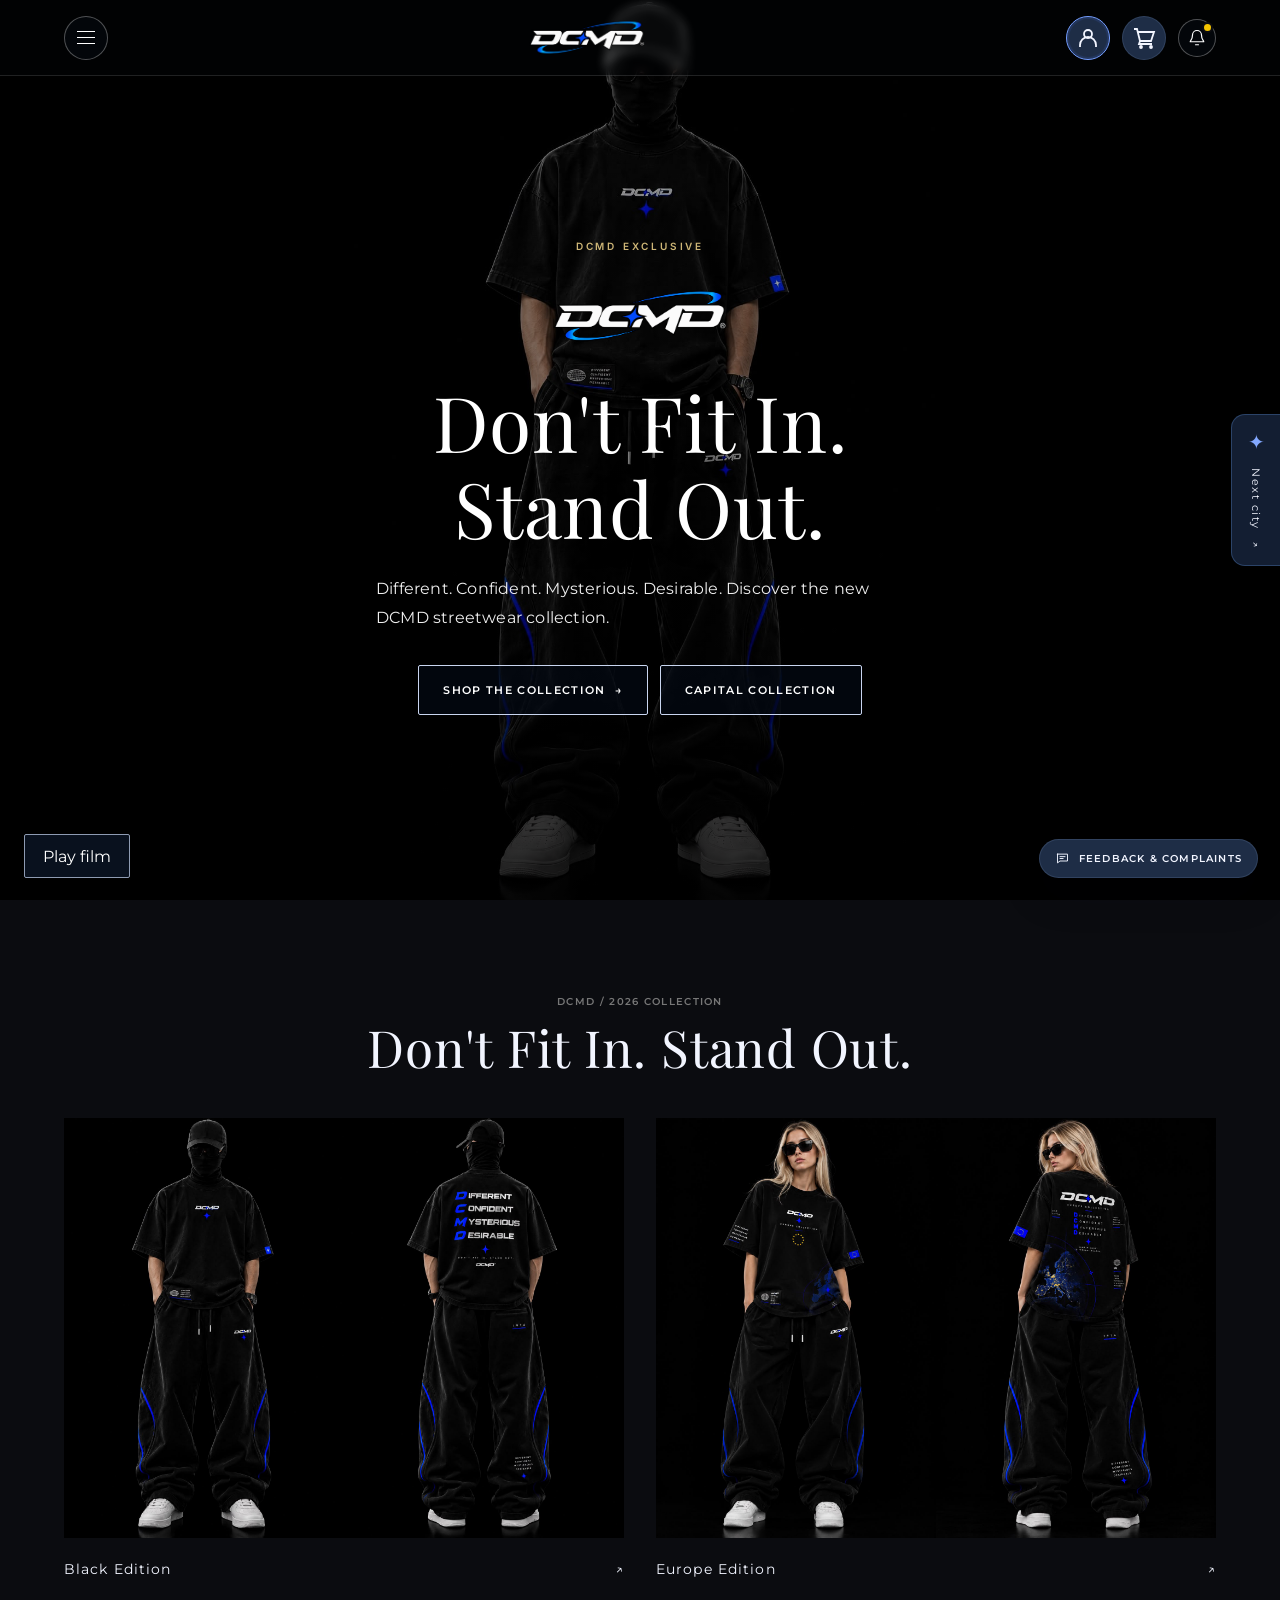
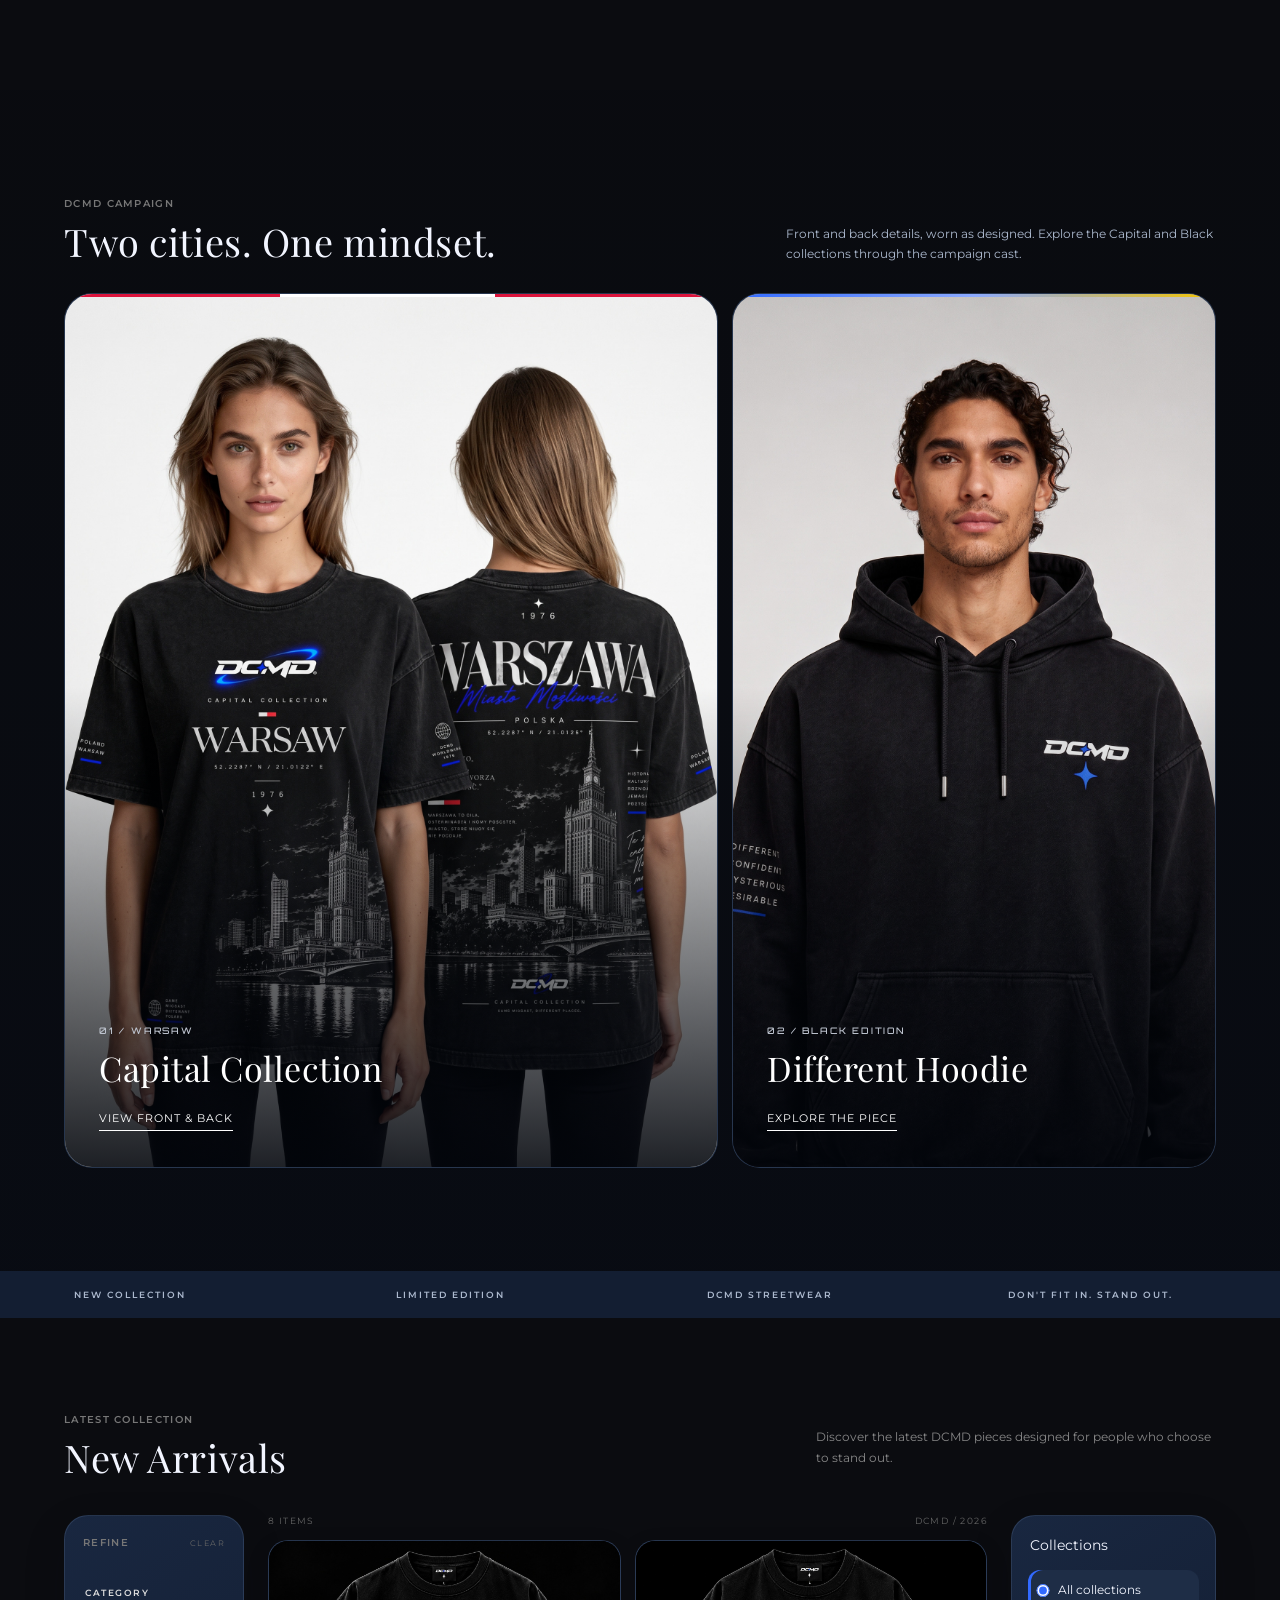
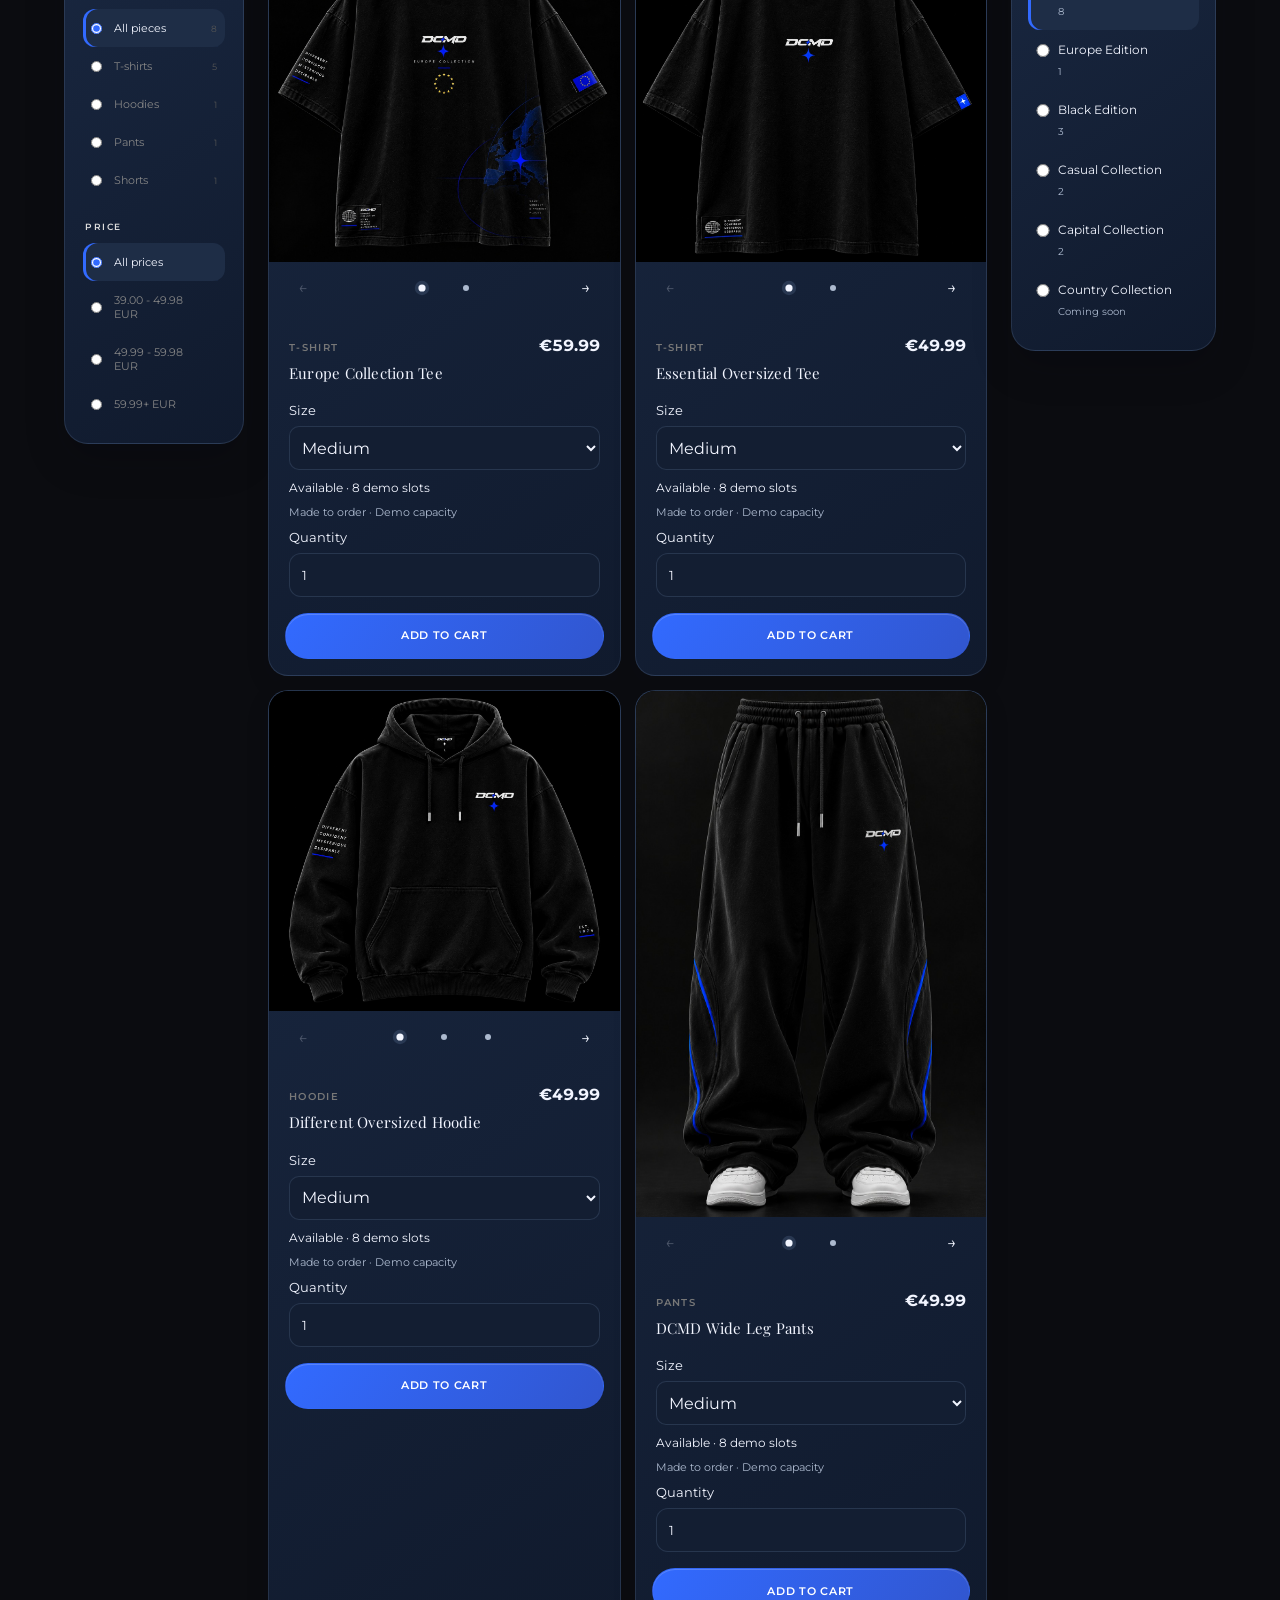
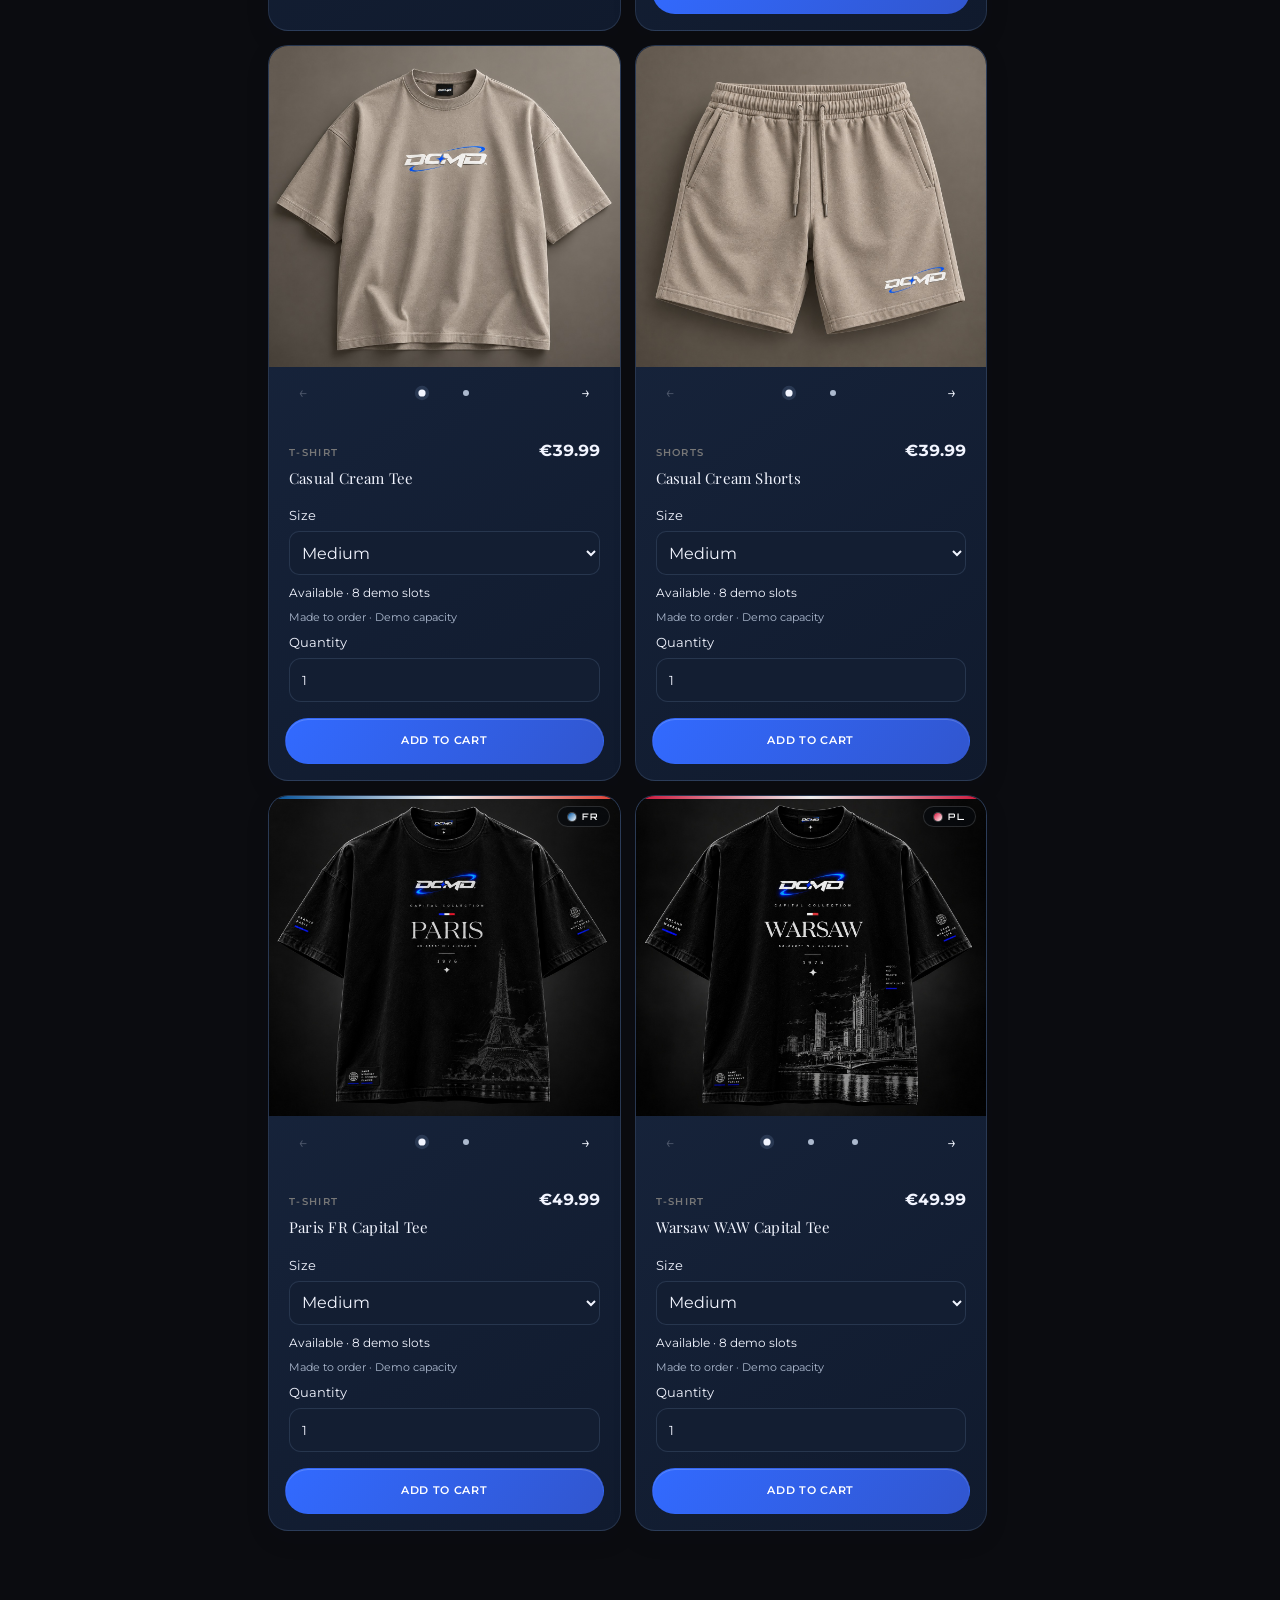
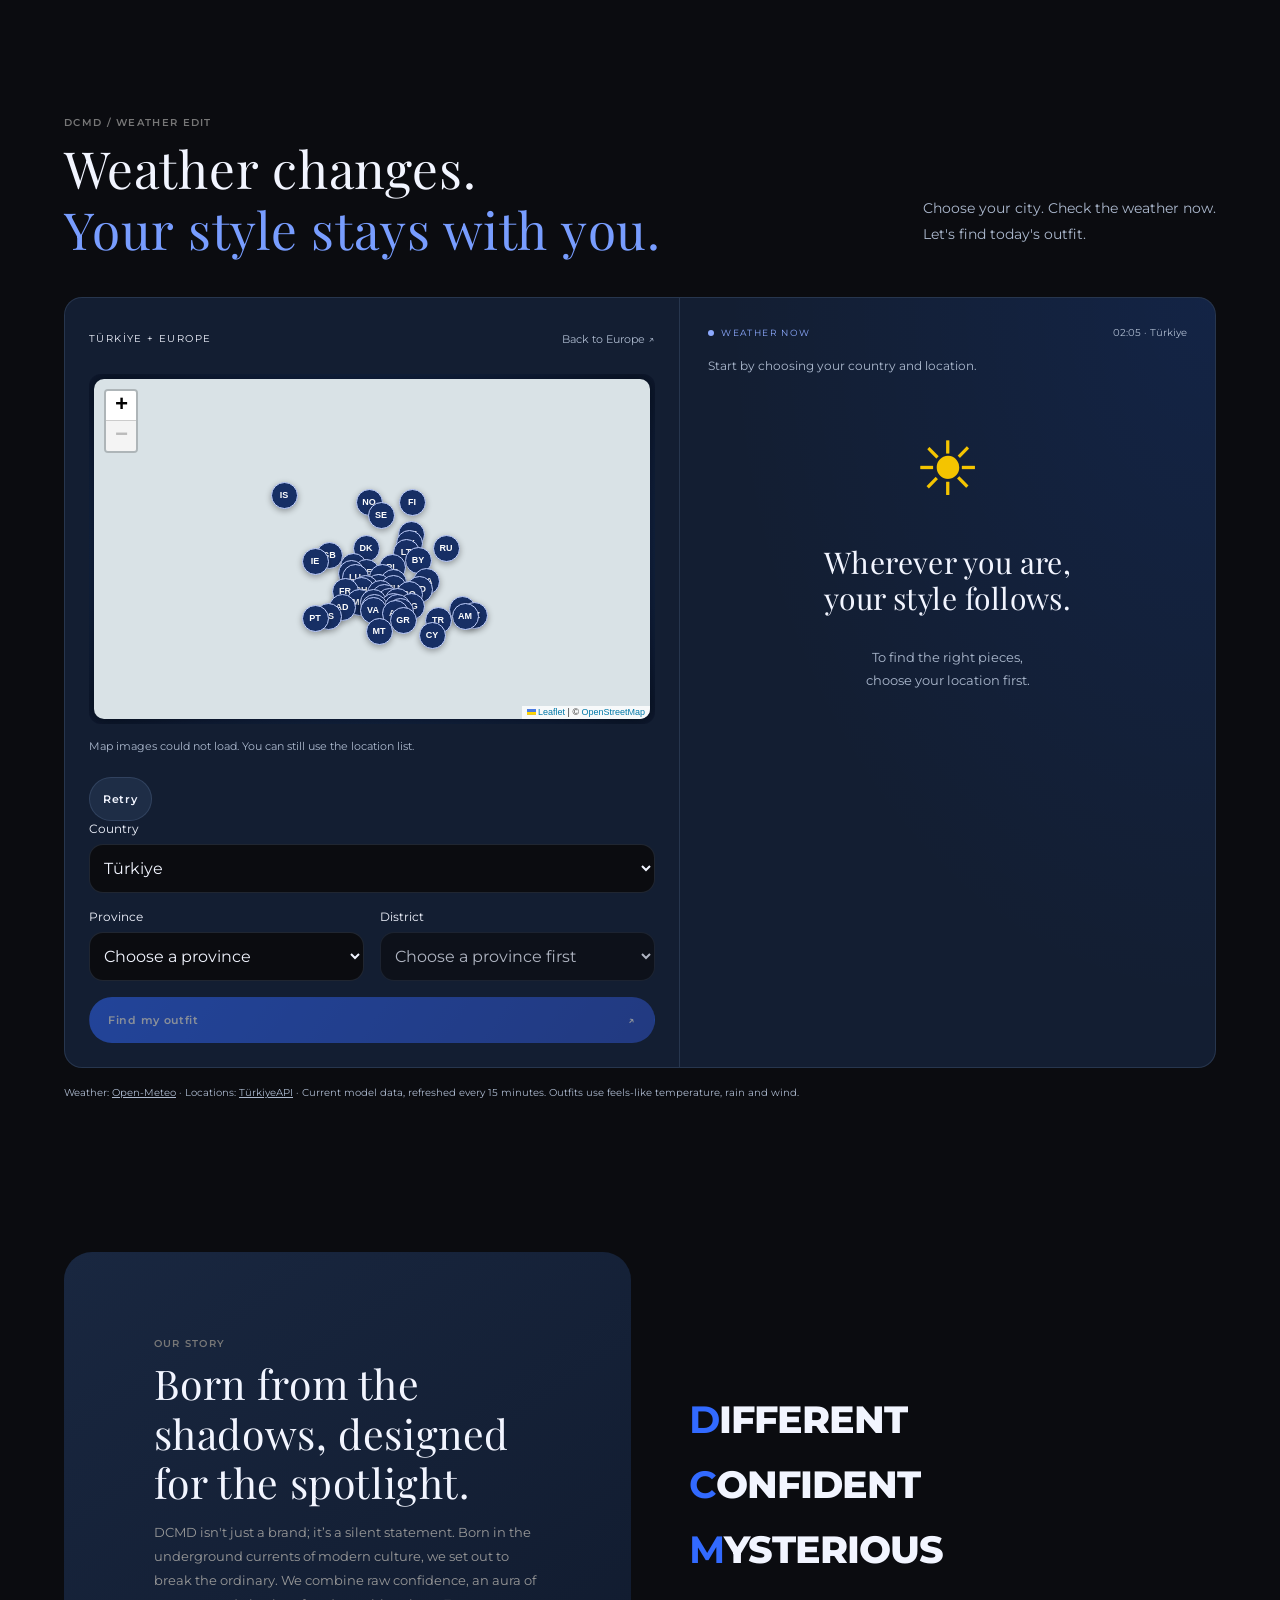
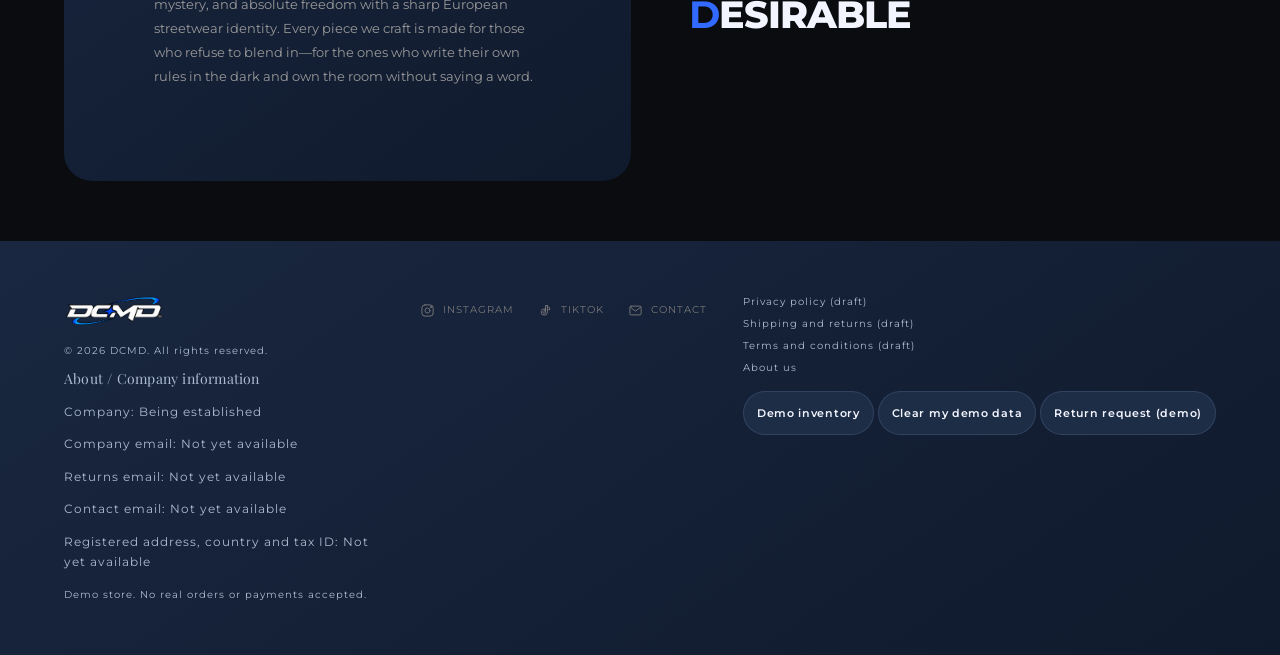
==== index.html @ 9ed7d3ac "Fix story translation source mismatch and assert paragraph localization" ====
<!DOCTYPE html>
<html lang="en">
<head>
  <meta charset="UTF-8">
  <meta name="viewport" content="width=device-width, initial-scale=1.0">
  <title>DCMD Store</title>
  <link rel="preconnect" href="https://fonts.googleapis.com">
  <link rel="preconnect" href="https://fonts.gstatic.com" crossorigin>
  <link href="https://fonts.googleapis.com/css2?family=Montserrat:wght@300;400;500;600&amp;family=Playfair+Display:ital,wght@0,400;0,600;1,400&amp;display=swap" rel="stylesheet">
  <link rel="stylesheet" href="style.css?v=poll-1">
  <link rel="stylesheet" href="vendor/leaflet.css">
  <link rel="stylesheet" href="weather.css?v=recovery-1">
  <link rel="stylesheet" href="languages.css">
  <link rel="stylesheet" href="dcmd-enhance.css?v=4">
  <link rel="stylesheet" href="dcmd-system.css?v=3">
  <link rel="stylesheet" href="dcmd-editorial.css?v=luxury-4">
</head>
<body>
  <div class="site-stars site-stars-one" aria-hidden="true"></div>
  <div class="site-stars site-stars-two" aria-hidden="true"></div>

  <nav class="site-nav" aria-label="Main navigation">
    <button id="menuOpen" class="menu-toggle" type="button" aria-label="Open menu" aria-haspopup="dialog" aria-controls="siteMenu" aria-expanded="false"><span></span><span></span><span></span></button>
    <a class="nav-brand" href="#" aria-label="DCMD home"><img src="images/dcmd-logo-transparent.png" alt="DCMD logo"></a>
    <button class="icon cart-trigger" id="accountOpen" type="button" aria-label="Sign in" aria-haspopup="dialog" aria-controls="accountDialog"><svg viewBox="0 0 24 24" aria-hidden="true"><circle cx="12" cy="8" r="4"></circle><path d="M4 21v-2a8 8 0 0 1 16 0v2"></path></svg></button>
    <button class="icon cart-trigger" id="cartButton" type="button" aria-label="CART" aria-controls="cartPanel"><svg viewBox="0 0 24 24" aria-hidden="true"><path d="M2 3h3l3 12h11l3-9H6M8 15l-1 3h13"></path><circle cx="9" cy="21" r="1"></circle><circle cx="19" cy="21" r="1"></circle></svg><span id="cartBadge" class="cart-badge" hidden>0</span></button>
    <span id="cartAnnouncement" class="sr-only" role="status" aria-live="polite"></span>
    <button id="notificationsButton" class="notifications-button" type="button" aria-label="Bildirimler" aria-haspopup="dialog" aria-controls="notificationsDialog" title="Bildirimler">
      <svg viewBox="0 0 24 24" aria-hidden="true"><path d="M18 8a6 6 0 0 0-12 0c0 7-3 7-3 9h18c0-2-3-2-3-9Z"></path><path d="M10 21h4"></path></svg>
      <span id="notificationsUnread" class="notifications-unread" aria-label="Yeni duyurular"></span>
    </button>
  </nav>

  <dialog id="accountDialog" class="checkout-dialog account-dialog" aria-labelledby="accountTitle">
    <div class="checkout-heading"><h2 id="accountTitle">Sign in</h2><button id="accountClose" type="button" aria-label="CLOSE">×</button></div>
    <p>Accounts are not available yet. No email or password is collected.</p>
    <fieldset class="checkout-fields" disabled><legend>Email &amp; password</legend>
      <label>Email<input type="email" autocomplete="off" disabled></label>
      <label>Password<input type="password" autocomplete="off" disabled></label>
      <button class="checkout-submit" type="button" disabled>Sign in / Create account</button>
    </fieldset>
    <p>Planned account features: profile, order history and saved preferences.</p>
  </dialog>
  <dialog id="siteMenu" class="site-menu" aria-labelledby="menuTitle">
    <div class="menu-heading"><h2 id="menuTitle">DCMD</h2><button id="menuClose" class="menu-close" type="button" aria-label="Close menu">&times;</button></div>
    <div class="menu-links">
      <a class="menu-featured" href="#products" data-collection-link="all">New Arrivals <span aria-hidden="true">&#8599;</span></a>
      <p class="eyebrow">Collections</p>
      <a href="#products" data-collection-link="europe">Europe Edition <span aria-hidden="true">&#8599;</span></a>
      <a href="#products" data-collection-link="black">Black Edition <span aria-hidden="true">&#8599;</span></a>
      <a href="#products" data-collection-link="country">Country Collection <span aria-hidden="true">&#8599;</span></a>
      <a href="#products" data-collection-link="casual">Casual Collection <span aria-hidden="true">&#8599;</span></a>
      <a href="#products" data-collection-link="capital">Capital Collection <span aria-hidden="true">&#8599;</span></a>
      <div class="menu-secondary"><a href="#weather-style">Havaya G&#246;re Giyin</a><a href="#story">Our Story</a><a href="#contact">Contact</a></div>
    </div>
    <div class="menu-language"><p class="eyebrow">Language</p>
    <div class="language-switcher" role="group" aria-label="Language">
      <span aria-hidden="true">◎</span>
      <button type="button" data-language="en" lang="en" title="English">EN</button>
      <button type="button" data-language="tr" lang="tr" title="Türkçe">TR</button>
      <button type="button" data-language="pl" lang="pl" title="Polski">PL</button>
      <button type="button" data-language="de" lang="de" title="Deutsch">DE</button>
      <button type="button" data-language="ru" lang="ru" title="Русский">RU</button>
      <button type="button" data-language="zh" lang="zh" title="中文（简体）">中文</button>
    </div>
    </div>
    <div class="menu-tools">
    <div class="navright">
      <button class="theme-toggle" id="themeToggle" type="button" aria-label="Switch to light mode" title="Switch theme">
        <span class="theme-orb" aria-hidden="true"></span>
      </button>
      <button class="icon" id="searchButton" type="button">SEARCH</button>

    </div>
    </div>
  </dialog>

  <header class="hero hero--split hero--luxury">

  <div class="stars stars-one" aria-hidden="true"></div>
  <div class="stars stars-two" aria-hidden="true"></div>
  <div class="shooting-star" aria-hidden="true"></div>

  <div class="hero-media" aria-hidden="true">
    <video id="campaignVideo" muted loop playsinline preload="none" poster="images/campaign-black-front.jpeg" tabindex="-1" data-src="images/dcmd-campaign.mp4"></video>
  </div>

  <div class="hero-copy">
    <span class="eyebrow hero-eyebrow">DCMD EXCLUSIVE</span>
    <img
      class="logo"
      src="images/dcmd-logo-transparent.png"
      alt="DCMD logo"
     >
     
     <h1>Don't Fit In.<br>Stand Out.</h1>

     <p>
      Different. Confident. Mysterious. Desirable.
      Discover the new DCMD streetwear collection.
     </p>

     <div class="hero-cta-row">
       <a class="cta-pill" href="#products" data-collection-link="all">
        Shop the collection <span aria-hidden="true">&#8594;</span>
       </a>
       <a class="cta-pill-outline" href="#products" data-collection-link="capital">
        Capital Collection
       </a>
     </div>
     <a class="mobile-weather-link" href="#weather-style">⌖ Haritadan havana göre kombin bul ↗</a>
  </div>
  <button id="campaignPlayback" class="campaign-playback" type="button" aria-controls="campaignVideo" aria-pressed="false">Play film</button>
  </header>

  <section class="campaign-editorial" aria-labelledby="campaignTitle">
    <div class="campaign-heading"><span class="eyebrow">DCMD / 2026 COLLECTION</span><h2 id="campaignTitle">Don't Fit In. Stand Out.</h2></div>
    <div class="campaign-pairs">
      <article class="campaign-pair">
        <div class="campaign-photos">
          <img src="images/campaign-black-front.jpeg" width="1024" height="1536" loading="lazy" alt="DCMD Black Edition — front">
          <img src="images/campaign-black-back.jpeg" width="1024" height="1536" loading="lazy" alt="DCMD Black Edition — back">
        </div>
        <a href="#products" data-collection-link="black">Black Edition <span aria-hidden="true">↗</span></a>
      </article>
      <article class="campaign-pair">
        <div class="campaign-photos">
          <img src="images/campaign-europe-front.jpeg" width="1024" height="1536" loading="lazy" alt="DCMD Europe Edition — front">
          <img src="images/campaign-europe-back.jpeg" width="1024" height="1536" loading="lazy" alt="DCMD Europe Edition — back">
        </div>
        <a href="#products" data-collection-link="europe">Europe Edition <span aria-hidden="true">↗</span></a>
      </article>
    </div>
  </section>

  <section class="model-showcase" aria-labelledby="modelShowcaseTitle">
    <div class="model-showcase-head">
      <div>
        <span class="eyebrow">DCMD campaign</span>
        <h2 id="modelShowcaseTitle">Two cities. One mindset.</h2>
      </div>
      <p>Front and back details, worn as designed. Explore the Capital and Black collections through the campaign cast.</p>
    </div>

    <div class="model-showcase-grid">
      <article class="model-window model-window-warsaw">
        <img src="images/model-warsaw-front-back.jpg" alt="Female model showing the front and back of the DCMD Warsaw Capital Collection T-shirt">
        <div class="model-window-copy">
          <span>01 / WARSAW</span>
          <h3>Capital Collection</h3>
          <a href="#products" data-collection-link="capital">View front &amp; back</a>
        </div>
      </article>

      <article class="model-window model-window-black">
        <img src="images/model-black-hoodie-front.jpg" alt="Male model wearing the DCMD Black Edition hoodie">
        <div class="model-window-copy">
          <span>02 / BLACK EDITION</span>
          <h3>Different Hoodie</h3>
          <a href="#products" data-collection-link="black">Explore the piece</a>
        </div>
      </article>
    </div>
  </section>

  <!-- Moving announcement bar -->
  <div class="marquee">
    <div class="marquee-track">
      <div class="marquee-content">
        <span>NEW COLLECTION</span>
        <span>LIMITED EDITION</span>
        <span>DCMD STREETWEAR</span>
        <span>DON'T FIT IN. STAND OUT.</span>
      </div>

      <div class="marquee-content" aria-hidden="true">
        <span>NEW COLLECTION</span>
        <span>LIMITED EDITION</span>
        <span>DCMD STREETWEAR</span>
        <span>DON'T FIT IN. STAND OUT.</span>
      </div>
    </div>
  </div>




<!-- Products section -->
  <section id="products">
    <div class="section-head">
      <div>
        <span class="eyebrow">Latest collection</span>
        <h2 id="selectedCollectionTitle">New Arrivals</h2>
      </div>

      <p>
        Discover the latest DCMD pieces designed for people
        who choose to stand out.
      </p>
    </div>

    <div class="shop-layout">

      <aside class="filters" aria-label="Product filters">
        <div class="filter-heading">
          <span class="eyebrow">Refine</span>
          <button id="clearFilters" type="button">CLEAR</button>
        </div>

        <fieldset>
          <legend>Category</legend>

          <label>
            <input type="radio" name="category" value="all" checked>
            <span>All pieces</span>
            <small>4</small>
          </label>

          <label>
            <input type="radio" name="category" value="tshirt">
            <span>T-shirts</span>
            <small>2</small>
          </label>

          <label>
            <input type="radio" name="category" value="hoodie">
            <span>Hoodies</span>
            <small>1</small>
          </label>

          <label>
            <input type="radio" name="category" value="pants">
            <span>Pants</span>
            <small>1</small>
          </label>
          <label><input type="radio" name="category" value="shorts"><span>Shorts</span><small>1</small></label>
        </fieldset>

        <fieldset>
          <legend>Price</legend>

          <label>
            <input type="radio" name="price" value="all" checked>
            <span>All prices</span>
          </label>

          <label>
            <input type="radio" name="price" value="39-49.98">
            <span>39.00 - 49.98 EUR</span>
          </label>

          <label>
            <input type="radio" name="price" value="49.99-59.98">
            <span>49.99 - 59.98 EUR</span>
          </label>

          <label>
            <input type="radio" name="price" value="59.99-999">
            <span>59.99+ EUR</span>
          </label>
        </fieldset>
      </aside>

      <div class="products-area">
        <div class="results-line">
          <span id="resultCount">4 pieces</span>
          <span>DCMD / 2026</span>
        </div>

        <div class="grid">

      <!-- Europe T-Shirt -->
      <article class="product-card" data-collection="europe" data-category="tshirt" data-price="59.99" data-name="Europe Collection Tee">
        <div class="product-gallery" role="group" aria-label="DCMD Europe Collection T-shirt">
          <div class="product-img" tabindex="0" aria-label="Product photos">
            <img src="images/europe-tshirt-front.jpeg" alt="DCMD Europe Collection T-shirt - front" draggable="false">
            <img src="images/europe-tshirt-back.jpeg?v=poll-1" alt="DCMD Europe Collection T-shirt - back" loading="lazy" draggable="false">
          </div>
          <div class="gallery-controls"><button type="button" class="gallery-prev" aria-label="Previous photo">&#8592;</button><div class="gallery-dots"><button type="button" aria-label="Front" aria-pressed="true" data-slide="0"></button><button type="button" aria-label="Back" aria-pressed="false" data-slide="1"></button></div><button type="button" class="gallery-next" aria-label="Next photo">&#8594;</button></div>
        </div>

        <div class="product-info">
          <div>
            <span class="eyebrow">T-shirt</span>
            <h3>Europe Collection Tee</h3>
          </div>

          <strong>59.99 EUR</strong>
        </div>

        <button class="add" type="button">
          ADD TO CART
        </button>
      </article>

      <!-- Essential T-shirt -->
      <article class="product-card" data-collection="black" data-category="tshirt" data-price="49.99" data-name="Essential Oversized Tee">
        <div class="product-gallery" role="group" aria-label="DCMD Essential Collection T-shirt">
          <div class="product-img" tabindex="0" aria-label="Product photos">
            <img src="images/essential-tshirt-front.jpeg" alt="DCMD Essential Collection T-shirt - front" draggable="false">
            <img src="images/essential-tshirt-back.jpeg?v=poll-1" alt="DCMD Essential Collection T-shirt - back" loading="lazy" draggable="false">
          </div>
          <div class="gallery-controls"><button type="button" class="gallery-prev" aria-label="Previous photo">&#8592;</button><div class="gallery-dots"><button type="button" aria-label="Front" aria-pressed="true" data-slide="0"></button><button type="button" aria-label="Back" aria-pressed="false" data-slide="1"></button></div><button type="button" class="gallery-next" aria-label="Next photo">&#8594;</button></div>
        </div>

        <div class="product-info">
          <div>
            <span class="eyebrow">T-shirt</span>
            <h3>Essential Oversized Tee</h3>
          </div>

          <strong>49.99 EUR</strong>
        </div>

        <button class="add" type="button">
          ADD TO CART
        </button>
      </article>

      <!-- Hoodie -->
      <article class="product-card" data-collection="black" data-category="hoodie" data-price="49.99" data-name="Different Oversized Hoodie">
        <div class="product-gallery" role="group" aria-label="DCMD Black Hoodie">
          <div class="product-img" tabindex="0" aria-label="Product photos">
            <img src="images/hoodie-front.jpeg" alt="DCMD Black Hoodie - front" draggable="false">
            <img src="images/hoodie-back.jpeg?v=poll-1" alt="DCMD Black Hoodie - back" loading="lazy" draggable="false">
            <img src="images/model-black-hoodie-front.jpg" alt="DCMD Black Hoodie worn by a male campaign model" loading="lazy" draggable="false">
          </div>
          <div class="gallery-controls"><button type="button" class="gallery-prev" aria-label="Previous photo">&#8592;</button><div class="gallery-dots"><button type="button" aria-label="Front" aria-pressed="true" data-slide="0"></button><button type="button" aria-label="Back" aria-pressed="false" data-slide="1"></button><button type="button" aria-label="On model" aria-pressed="false" data-slide="2"></button></div><button type="button" class="gallery-next" aria-label="Next photo">&#8594;</button></div>
        </div>

        <div class="product-info">
          <div>
            <span class="eyebrow">Hoodie</span>
            <h3>Different Oversized Hoodie</h3>
          </div>

          <strong>49.99 EUR</strong>
        </div>

        <button class="add" type="button">
          ADD TO CART
        </button>
      </article>

      <!-- Pants -->
      <article class="product-card" data-collection="black" data-category="pants" data-price="49.99" data-name="DCMD Wide Leg Pants">
        <div class="product-gallery" role="group" aria-label="DCMD Black Pants">
          <div class="product-img" tabindex="0" aria-label="Product photos">
            <img src="images/pants-front.jpeg" alt="DCMD Black Pants - front" draggable="false">
            <img src="images/pants-back.jpeg?v=poll-1" alt="DCMD Black Pants - back" loading="lazy" draggable="false">
          </div>
          <div class="gallery-controls"><button type="button" class="gallery-prev" aria-label="Previous photo">&#8592;</button><div class="gallery-dots"><button type="button" aria-label="Front" aria-pressed="true" data-slide="0"></button><button type="button" aria-label="Back" aria-pressed="false" data-slide="1"></button></div><button type="button" class="gallery-next" aria-label="Next photo">&#8594;</button></div>
        </div>

        <div class="product-info">
          <div>
            <span class="eyebrow">Pants</span>
            <h3>DCMD Wide Leg Pants</h3>
          </div>

          <strong>49.99 EUR</strong>
        </div>

        <button class="add" type="button">
          ADD TO CART
        </button>
      </article>

<article class="product-card" data-collection="casual" data-category="tshirt" data-price="39.99" data-name="Casual Cream Tee">
        <div class="product-gallery" role="group" aria-label="Casual Cream Tee">
          <div class="product-img" tabindex="0" aria-label="Product photos">
            <img src="images/casual-tee-front.jpeg" alt="Casual Cream Tee - front" draggable="false">
            <img src="images/casual-tee-back.jpeg?v=poll-1" alt="Casual Cream Tee - back" loading="lazy" draggable="false">
          </div>
          <div class="gallery-controls"><button type="button" class="gallery-prev" aria-label="Previous photo">&#8592;</button><div class="gallery-dots"><button type="button" aria-label="Front" aria-pressed="true" data-slide="0"></button><button type="button" aria-label="Back" aria-pressed="false" data-slide="1"></button></div><button type="button" class="gallery-next" aria-label="Next photo">&#8594;</button></div>
        </div>

        <div class="product-info">
          <div>
            <span class="eyebrow">T-shirt</span>
            <h3>Casual Cream Tee</h3>
          </div>

          <strong>39.99 EUR</strong>
        </div>

        <button class="add" type="button">
          ADD TO CART
        </button>
      </article>
<article class="product-card" data-collection="casual" data-category="shorts" data-price="39.99" data-name="Casual Cream Shorts">
        <div class="product-gallery" role="group" aria-label="Casual Cream Shorts">
          <div class="product-img" tabindex="0" aria-label="Product photos">
            <img src="images/casual-shorts-front.jpeg" alt="Casual Cream Shorts - front" draggable="false">
            <img src="images/casual-shorts-back.jpeg?v=poll-1" alt="Casual Cream Shorts - back" loading="lazy" draggable="false">
          </div>
          <div class="gallery-controls"><button type="button" class="gallery-prev" aria-label="Previous photo">&#8592;</button><div class="gallery-dots"><button type="button" aria-label="Front" aria-pressed="true" data-slide="0"></button><button type="button" aria-label="Back" aria-pressed="false" data-slide="1"></button></div><button type="button" class="gallery-next" aria-label="Next photo">&#8594;</button></div>
        </div>

        <div class="product-info">
          <div>
            <span class="eyebrow">Shorts</span>
            <h3>Casual Cream Shorts</h3>
          </div>

          <strong>39.99 EUR</strong>
        </div>

        <button class="add" type="button">
          ADD TO CART
        </button>
      </article>
<article class="product-card" data-collection="capital" data-country="fr" data-category="tshirt" data-price="49.99" data-name="Paris FR Capital Tee">
        <div class="product-gallery" role="group" aria-label="Paris FR Capital Tee">
          <div class="product-img" tabindex="0" aria-label="Product photos">
            <img src="images/capital-paris-front.jpeg" alt="Paris FR Capital Tee - front" draggable="false">
            <img src="images/capital-paris-back.jpeg?v=poll-1" alt="Paris FR Capital Tee - back" loading="lazy" draggable="false">
          </div>
          <div class="gallery-controls"><button type="button" class="gallery-prev" aria-label="Previous photo">&#8592;</button><div class="gallery-dots"><button type="button" aria-label="Front" aria-pressed="true" data-slide="0"></button><button type="button" aria-label="Back" aria-pressed="false" data-slide="1"></button></div><button type="button" class="gallery-next" aria-label="Next photo">&#8594;</button></div>
        </div>

        <div class="product-info">
          <div>
            <span class="eyebrow">T-shirt</span>
            <h3>Paris FR Capital Tee</h3>
          </div>

          <strong>49.99 EUR</strong>
        </div>

        <button class="add" type="button">
          ADD TO CART
        </button>
      </article>
<article class="product-card" data-collection="capital" data-country="pl" data-category="tshirt" data-price="49.99" data-name="Warsaw WAW Capital Tee">
        <div class="product-gallery" role="group" aria-label="Warsaw WAW Capital Tee">
          <div class="product-img" tabindex="0" aria-label="Product photos">
            <img src="images/capital-warsaw-front.jpeg" alt="Warsaw WAW Capital Tee - front" draggable="false">
            <img src="images/capital-warsaw-back.jpeg?v=poll-1" alt="Warsaw WAW Capital Tee - back" loading="lazy" draggable="false">
            <img src="images/model-warsaw-front-back.jpg" alt="Warsaw Capital Collection T-shirt shown on female campaign models, front and back" loading="lazy" draggable="false">
          </div>
          <div class="gallery-controls"><button type="button" class="gallery-prev" aria-label="Previous photo">&#8592;</button><div class="gallery-dots"><button type="button" aria-label="Front" aria-pressed="true" data-slide="0"></button><button type="button" aria-label="Back" aria-pressed="false" data-slide="1"></button><button type="button" aria-label="On models" aria-pressed="false" data-slide="2"></button></div><button type="button" class="gallery-next" aria-label="Next photo">&#8594;</button></div>
        </div>

        <div class="product-info">
          <div>
            <span class="eyebrow">T-shirt</span>
            <h3>Warsaw WAW Capital Tee</h3>
          </div>

          <strong>49.99 EUR</strong>
        </div>

        <button class="add" type="button">
          ADD TO CART
        </button>
      </article>
        </div><p id="productsEmpty" role="status" hidden></p>
      </div>
      <aside class="collection-picker" aria-label="Collections"><fieldset><legend>Collections</legend><label><input type="radio" name="collection" value="all" checked><span>All collections</span><small data-collection-count="all"></small></label><label><input type="radio" name="collection" value="europe" ><span>Europe Edition</span><small data-collection-count="europe"></small></label><label><input type="radio" name="collection" value="black" ><span>Black Edition</span><small data-collection-count="black"></small></label><label><input type="radio" name="collection" value="casual" ><span>Casual Collection</span><small data-collection-count="casual"></small></label><label><input type="radio" name="collection" value="capital" ><span>Capital Collection</span><small data-collection-count="capital"></small></label><label><input type="radio" name="collection" value="country" ><span>Country Collection</span><small data-collection-count="country"></small></label></fieldset></aside>
    </div>
  </section>

  <section id="weather-style" class="weather-style" lang="tr" aria-labelledby="weather-title">
    <div class="weather-heading">
      <div><span class="eyebrow">DCMD / WEATHER EDIT</span><h2 id="weather-title">Hava değişir.<br><span>Tarzın seninle.</span></h2></div>
      <p>Şehrini seç. Şu anın havasını keşfet.<br>Bugünün kombinini birlikte bulalım.</p>
    </div>
    <div class="weather-layout">
      <div class="weather-location">
        <div class="weather-map-head"><span id="weatherMapTitle">TÜRKİYE + AVRUPA</span><button id="resetWeatherMap" type="button">Avrupa'ya dön ↗</button></div>
        <div class="weather-map-space"><div id="weatherMap" aria-label="Türkiye ve Avrupa ülke seçim haritası"></div></div>
        <button id="expandWeatherMap" class="weather-map-expand" type="button" aria-controls="weatherMap" aria-expanded="false">Haritayı büyüt ⤢</button>
        <p class="map-hint" id="mapHint">Haritadaki ülke noktalarına dokun veya listeden ülkeni seç.</p>
        <form id="weatherForm" class="weather-form">
          <label class="weather-country">Ülke<select id="weatherCountry" disabled><option value="TR">Türkiye</option></select></label>
          <label id="weatherProvinceLabel">İl<select id="weatherProvince" required disabled><option value="">İller yükleniyor…</option></select></label>
          <label id="weatherDistrictLabel">İlçe<select id="weatherDistrict" disabled><option value="">Önce il seç</option></select></label>
          <div id="weatherCitySearch" class="weather-city-search" hidden>
            <label for="weatherCityQuery">Şehir / bölge / posta kodu</label>
            <div><input id="weatherCityQuery" type="search" placeholder="Örn. Varşova, Kraków…" minlength="2" maxlength="100" autocomplete="off"><button id="weatherFindCity" type="button">Ara</button></div>
            <p id="weatherCityStatus" role="status"></p>
            <label for="weatherCityResult">Bulunan konum<select id="weatherCityResult" disabled><option value="">Önce şehir ara</option></select></label>
          </div>
          <button id="weatherSubmit" type="submit" disabled>Kombinimi bul <span>↗</span></button>
        </form>
      </div>
      <div class="weather-panel" id="weatherPanel" aria-busy="false">
        <div class="weather-panel-top"><span class="weather-live">ŞU ANIN HAVASI</span><span id="turkeyClock"></span></div>
        <p id="weatherStatus" role="status" aria-live="polite">Ülkeni ve bulunduğun yeri seçerek başlayabilirsin.</p>
        <div id="weatherEmpty" class="weather-empty"><span aria-hidden="true">☀</span><h3>Sen neredesin,<br>tarzın orada.</h3><p>Sana uygun parçaları bulmak için<br>önce bulunduğun yeri seç.</p></div>
        <div id="weatherResult" hidden>
          <div class="weather-place"><h3 id="weatherPlace"></h3><span id="weatherDay"></span></div>
          <div class="weather-temperature"><strong id="weatherTemp"></strong><span id="weatherSymbol" aria-hidden="true"></span></div>
          <p id="weatherDescription"></p>
          <div class="weather-metrics"><div>Hissedilen<strong id="weatherFeels"></strong></div><div>Rüzgâr<strong id="weatherWind"></strong></div><div>Yağış<strong id="weatherRain"></strong></div></div>
          <p class="weather-timestamp" id="weatherTimestamp"></p>
          <div class="outfit-intro"><span class="eyebrow">ŞİMDİ NE GİYSEM?</span><h3 id="outfitTitle"></h3><p id="outfitReason"></p></div>
          <div id="outfitProducts" class="outfit-products"></div>
        </div>
      </div>
    </div>
    <p class="weather-credit">Hava: <a href="https://open-meteo.com/" target="_blank" rel="noopener">Open-Meteo</a> · Konumlar: <a href="https://turkiyeapi.dev/" target="_blank" rel="noopener">TürkiyeAPI</a> · Seçilen konumun güncel model verisi; 15 dakikada bir yenilenir. Öneriler hissedilen sıcaklık, yağış ve rüzgâra göre hazırlanır.</p>
  </section>

  <section class="story" id="story">
    <div>
      <span class="eyebrow">OUR STORY</span>
      <h2>Born from the shadows, designed for the spotlight.</h2>
      <p>DCMD isn't just a brand; it’s a silent statement. Born in the underground currents of modern culture, we set out to break the ordinary. We combine raw confidence, an aura of mystery, and absolute freedom with a sharp European streetwear identity. Every piece we craft is made for those who refuse to blend in—for the ones who write their own rules in the dark and own the room without saying a word.</p>
    </div>

    <div class="manifesto">
      <div><b>D</b>IFFERENT</div>
      <div><b>C</b>ONFIDENT</div>
      <div><b>M</b>YSTERIOUS</div>
      <div><b>D</b>ESIRABLE</div>
    </div>
  </section>

  <button id="pollOpen" class="poll-tab" type="button" aria-haspopup="dialog" aria-controls="capitalVote" aria-expanded="false" lang="tr"><span class="poll-tab-star" aria-hidden="true">✦</span><span>Sıradaki şehir</span><span aria-hidden="true">↗</span></button>
  <dialog id="capitalVote" class="capital-poll poll-dialog" aria-labelledby="pollTitle" lang="tr">
    <div class="poll-topline"><span class="eyebrow">DCMD / COMMUNITY EDIT</span><button id="pollClose" type="button" aria-label="Anketi kapat">×</button></div>
    <div class="poll-intro"><span class="poll-orbit" aria-hidden="true">✦</span><span class="eyebrow">CAPITAL COLLECTION — NEXT CHAPTER</span><h2 id="pollTitle">Bir şehir.<br>Senin izin.</h2><p>Sıradaki tasarıma yön ver.<br>Hangi başkenti üzerinde taşımak istersin?</p></div>
    <form id="capitalPoll">
      <fieldset class="city-options"><legend class="sr-only">Başkentini seç</legend>
        <label class="city-choice"><input type="radio" name="city" value="Berlin" required><span class="city-code">BER</span><span class="city-name">Berlin<small>ALMANYA / DE</small></span><span class="city-check" aria-hidden="true">↗</span></label>
        <label class="city-choice"><input type="radio" name="city" value="Roma" required><span class="city-code">ROM</span><span class="city-name">Roma<small>İTALYA / IT</small></span><span class="city-check" aria-hidden="true">↗</span></label>
        <label class="city-choice"><input type="radio" name="city" value="Madrid" required><span class="city-code">MAD</span><span class="city-name">Madrid<small>İSPANYA / ES</small></span><span class="city-check" aria-hidden="true">↗</span></label>
        <label class="city-choice"><input type="radio" name="city" value="Lizbon" required><span class="city-code">LIS</span><span class="city-name">Lizbon<small>PORTEKİZ / PT</small></span><span class="city-check" aria-hidden="true">↗</span></label>
        <label class="city-choice"><input type="radio" name="city" value="Ankara" required><span class="city-code">ANK</span><span class="city-name">Ankara<small>TÜRKİYE / TR</small></span><span class="city-check" aria-hidden="true">↗</span></label>
      </fieldset>
      <button class="poll-submit" type="submit"><span>Seçimini bırak</span><span aria-hidden="true">↗</span></button>
    </form>
    <div id="pollConfirmation" class="poll-confirmation" hidden tabindex="-1">
      <span class="poll-confirmation-mark" aria-hidden="true">✓</span>
      <h3>Your selection is saved.</h3>
      <p id="pollStatus" role="status"></p>
      <button id="pollChange" class="poll-submit" type="button">Change selection</button>
    </div>
    <p class="poll-disclaimer">Anket önizlemesi · Seçimin yalnızca bu tarayıcıda saklanır. Ortak oylama henüz açık değil.</p>
  </dialog>
  <footer id="contact">
    <div>
      <img src="images/dcmd-logo-transparent.png" alt="DCMD logo">
      <p>© 2026 DCMD. All rights reserved.</p>
      <div id="companyInfo" lang="tr"><h3>Hakkımızda / Kurumsal bilgiler</h3><p>Şirket unvanı: Kuruluş aşamasında</p><p>Şirket e-postası: Eklenecek</p><p>İade e-postası: Eklenecek</p><p>İletişim e-postası: Eklenecek</p><p>Kayıtlı adres, ülke ve vergi numarası: Eklenecek</p><small>Test mağazası. Gerçek sipariş ve ödeme kabul edilmez.</small></div>
    </div>

    <div class="social-links">
      <a href="https://www.instagram.com/" target="_blank" rel="noopener noreferrer" aria-label="Instagram">
        <svg viewBox="0 0 24 24" aria-hidden="true">
          <rect x="3" y="3" width="18" height="18" rx="5"></rect>
          <circle cx="12" cy="12" r="4"></circle>
          <circle cx="17.5" cy="6.5" r="1"></circle>
        </svg>
        <span>INSTAGRAM</span>
      </a>

      <a href="https://www.tiktok.com/" target="_blank" rel="noopener noreferrer" aria-label="TikTok">
        <svg viewBox="0 0 24 24" aria-hidden="true">
          <path d="M15 4v10.5a5 5 0 1 1-4-4.9v3.2a2 2 0 1 0 1 1.7V4h3c.4 2 1.7 3.3 3.7 3.8V11A8 8 0 0 1 15 9.5"></path>
        </svg>
        <span>TIKTOK</span>
      </a>

      <a href="#companyInfo" aria-label="Contact DCMD">
        <svg viewBox="0 0 24 24" aria-hidden="true">
          <rect x="3" y="5" width="18" height="14" rx="2"></rect>
          <path d="m4 7 8 6 8-6"></path>
        </svg>
        <span>CONTACT</span>
      </a>
    </div>

    <div>
      <a href="policies/privacy.html" target="_blank" rel="noopener">Gizlilik politikası (taslak)</a><br>
      <a href="policies/shipping.html" target="_blank" rel="noopener">Kargo, iade ve cayma (taslak)</a><br>
      <a href="policies/terms.html" target="_blank" rel="noopener">Şartlar ve koşullar (taslak)</a><br>
      <a href="policies/about.html" target="_blank" rel="noopener">Hakkımızda</a><br>
      <button id="inventoryOpen" type="button" class="icon">Test üretim paneli</button>
      <button id="clearDemoData" type="button" class="icon">Test kayıtlarımı temizle</button>
      <button id="returnOpen" type="button" class="icon">Cayma / iade talebi (test)</button>
    </div>
  </footer>

  <div class="search-panel" id="searchPanel" aria-hidden="true">
    <div class="search-box">
      <label for="productSearch">Search the collection</label>
      <div>
        <input id="productSearch" type="search" placeholder="Type a product name..." autocomplete="off">
        <button class="icon" id="closeSearch" type="button">CLOSE</button>
      </div>
    </div>
  </div>

  <dialog class="cart" id="cartPanel" aria-hidden="true" aria-label="YOUR CART">
    <div class="cart-head">
      <strong>YOUR CART</strong>
      <button class="icon" id="closeCart" type="button">CLOSE</button>
    </div>

    <div class="cart-items" id="cartItems">
      <p class="empty-cart">Your cart is currently empty.</p>
    </div>

    <div class="cart-summary">
      <span>TOTAL</span>
      <strong id="cartTotal">0.00 EUR</strong>
    </div>

    <button class="checkout" type="button">CHECKOUT</button>
  </dialog>

  <dialog id="checkoutDialog" class="checkout-dialog" aria-labelledby="checkoutTitle" lang="tr">
    <div class="checkout-heading"><div><span class="eyebrow">DCMD / TEST CHECKOUT</span><h2 id="checkoutTitle">Siparişini tamamla</h2></div><button type="button" id="checkoutClose" aria-label="Ödeme ekranını kapat">×</button></div>
    <p class="checkout-test-note">Test mağazası · Para çekilmez, ürün gönderilmez ve e-posta gönderilmez. Örnek bilgilerle deneyebilirsin.</p>
    <form id="checkoutForm">
      <div class="checkout-columns">
        <div>
          <fieldset class="checkout-fields"><legend>01 / İletişim ve teslimat</legend>
            <label>Ad soyad<input name="customer" autocomplete="off" maxlength="100" placeholder="Adınız ve soyadınız" required></label>
            <label>E-posta<input name="email" type="email" autocomplete="off" maxlength="160" placeholder="E-posta adresiniz" required><small>Sipariş e-postasının önizlemesinde kullanılır.</small></label>
            <label>Teslimat adresi<textarea name="address" autocomplete="off" maxlength="400" placeholder="Cadde, sokak, bina ve daire numarası" required></textarea></label>
            <div class="checkout-field-row"><label>Şehir<input name="city" maxlength="80" placeholder="Şehir" required></label><label>Posta kodu<input name="postal" maxlength="20" placeholder="Posta kodu" required></label></div>
            <label>Ülke<input name="country" maxlength="80" placeholder="Ülke" required></label>
          </fieldset>
          <fieldset class="checkout-fields"><legend>02 / Ödeme yöntemi</legend>
            <div class="payment-methods">
              <label><input type="radio" name="payment" value="credit" checked><span>Kredi kartı</span></label>
              <label><input type="radio" name="payment" value="debit"><span>Banka kartı</span></label>
              <label><input type="radio" name="payment" value="apple"><span>Apple Pay</span></label>
              <label><input type="radio" name="payment" value="paypal"><span>PayPal</span></label>
            </div>
            <div id="demoCard" class="demo-card"><span class="eyebrow">DEMO CARD</span>
              <label>Kart numarası<input value="4242 4242 4242 4242" readonly aria-label="Örnek kart numarası"></label>
              <div class="checkout-field-row"><label>Son kullanma<input value="12/30" readonly></label><label>CVC<input value="123" readonly></label></div>
              <small>Hazır test kartı kullanılır. Gerçek kart bilgisi girilmez veya saklanmaz.</small>
            </div>
            <p id="walletDemo" class="checkout-test-note" hidden></p>
          </fieldset>
        </div>
        <aside class="checkout-order"><h3>Sipariş özeti</h3><div id="checkoutItems"></div><p class="checkout-total"><span>Ürünler</span><strong id="checkoutSubtotal"></strong></p><p class="checkout-total"><span>Test teslimatı</span><span>Ücretsiz</span></p><p class="checkout-total"><span>Toplam (EUR)</span><strong id="checkoutTotal"></strong></p><small>Örnek fiyatlar. Gerçek vergi ve kargo hesaplaması uygulanmaz.</small></aside>
      </div>
      <p>Talep üzerine üretim · Taslak hazırlık süresi 3–7 iş günü. Gerçek teslimat, vergi ve kargo tutarları satış başlamadan kesinleştirilecek.</p>
      <label class="checkout-consent"><input type="checkbox" name="termsAccepted" required><span><a href="policies/terms.html" target="_blank" rel="noopener">Şartlar</a> ve <a href="policies/shipping.html" target="_blank" rel="noopener">kargo/iade taslağını</a> okudum. Bunun gerçek ödeme veya sipariş oluşturmadığını anladım.</span></label>
      <p><a href="policies/privacy.html" target="_blank" rel="noopener">Gizlilik bilgilendirmesi</a>: Form bilgileri test e-posta önizlemesi için kullanılır. Pazarlama izni siparişin koşulu değildir.</p>
      <p class="checkout-test-note">Kart bilgilerinizi bu forma girmeyin. Mevcut sürüm telefon numarası istemez; iletişim ve adres bilgilerini sunucuya göndermez. Barındırma ve dış hizmetler bağlantı sırasında IP/teknik bilgileri işleyebilir. <a href="policies/privacy.html#data">Ayrıntılar</a></p>
      <label class="checkout-consent"><input type="checkbox" name="marketing"><span>Kampanya e-postaları almak istiyorum (isteğe bağlı test tercihi; abonelik oluşturulmaz).</span></label>
      <p id="checkoutError" role="alert"></p>
      <button class="checkout-submit" type="submit">Test siparişini oluştur</button>
    </form>
    <section id="checkoutSuccess" hidden>
      <div class="order-success-mark" aria-hidden="true">✓</div><h3>Test siparişin oluşturuldu</h3><p id="orderConfirmation"></p>
      <a id="orderTrackLink" class="checkout-submit" href="#">Test siparişini takip et ↗</a>
      <p class="checkout-test-note">Takip bağlantısı yalnızca bu tarayıcıdaki test kaydını açar. Gerçek kargo bağlantısı değildir.</p>
      <details class="email-preview" open><summary>Müşteriye gönderilecek e-posta — önizleme</summary><pre id="orderEmailPreview"></pre></details>
      <p>E-posta gönderilmedi. Bu, sipariş bildiriminin taslağıdır.</p>
    </section>
  </dialog>
  <dialog id="returnDialog" class="checkout-dialog tracking-dialog" aria-labelledby="returnTitle" lang="tr">
    <div class="checkout-heading"><h2 id="returnTitle">Cayma / iade talebi</h2><button id="returnClose" type="button" aria-label="İade talebini kapat">×</button></div>
    <p class="checkout-test-note">Bu form yalnızca test önizlemesi oluşturur. Şirkete talep veya e-posta göndermez.</p>
    <form id="returnForm" class="checkout-fields"><label>Sipariş numarası<input name="order" maxlength="80" required></label><label>E-posta<input name="email" type="email" maxlength="160" required></label><label>Açıklama (isteğe bağlı)<textarea name="note" maxlength="1000"></textarea></label><button class="checkout-submit" type="submit">Test talebini önizle</button></form><p id="returnPreview" role="status"></p>
  </dialog>
  <dialog id="trackingDialog" class="checkout-dialog tracking-dialog" aria-labelledby="trackingTitle" lang="tr">
    <div class="checkout-heading"><div><span class="eyebrow">DCMD / DEMO TRACKING</span><h2 id="trackingTitle">Sipariş takibi</h2></div><button id="trackingClose" type="button" aria-label="Takibi kapat">×</button></div>
    <div id="trackingContent"></div>
    <p class="checkout-test-note">Bu ekran bir testtir. Kargo firmasına bağlı değildir ve gerçek teslimat durumunu göstermez.</p>
  </dialog>

  <dialog id="inventoryDialog" class="checkout-dialog" aria-labelledby="inventoryTitle" lang="tr"><div class="checkout-heading"><h2 id="inventoryTitle">Test üretim kapasitesi</h2><button id="inventoryClose" type="button" aria-label="Paneli kapat">&times;</button></div><p>Yalnızca bu sayfa oturumunun örnek kapasitesi. Gerçek yönetici paneli değildir; sayfa yenilenince sıfırlanır. Kritik eşik: 3.</p><button id="inventoryReset" class="icon" type="button">Test kapasitesini sıfırla</button><div class="inventory-scroll"><table><thead><tr><th>Ürün</th><th>Beden</th><th>Kapasite</th><th>Durum</th></tr></thead><tbody id="inventoryRows"></tbody></table></div></dialog>

  <button
    class="feedback-button"
    id="feedbackButton"
    type="button"
    aria-label="Send feedback or a complaint to DCMD support"
  >
    <svg viewBox="0 0 24 24" aria-hidden="true">
      <path d="M4 5h16v11H8l-4 3V5Z"></path>
      <path d="M8 9h8M8 12h5"></path>
    </svg>
    <span>FEEDBACK &amp; COMPLAINTS</span>
  </button>

  <div class="feedback-modal" id="feedbackModal" aria-hidden="true">
    <div class="feedback-dialog" role="dialog" aria-modal="true" aria-labelledby="feedbackTitle">
      <div class="feedback-dialog-head">
        <div>
          <span class="eyebrow">Your voice matters</span>
          <h2 id="feedbackTitle">Feedback</h2>
        </div>

        <button class="icon" id="closeFeedback" type="button">CLOSE</button>
      </div>

      <p class="feedback-intro">
        You can write any complaints and suggestions. Your comments are valuable to us.
      </p>

      <form id="feedbackForm">
        <fieldset class="feedback-type">
          <legend>Message type</legend>

          <label>
            <input type="radio" name="feedbackType" value="Suggestion" checked>
            <span>Suggestion</span>
          </label>

          <label>
            <input type="radio" name="feedbackType" value="Complaint">
            <span>Complaint</span>
          </label>
        </fieldset>

        <label class="form-field">
          <span>Category</span>
          <select name="feedbackCategory" required>
            <option value="Product">Product</option>
            <option value="Order and delivery">Order &amp; delivery</option>
            <option value="Returns">Returns</option>
            <option value="Website experience">Website experience</option>
            <option value="Customer service">Customer service</option>
            <option value="Other">Other</option>
          </select>
        </label>

        <label class="form-field">
          <span>Your message</span>
          <textarea name="feedbackMessage" rows="5" placeholder="Tell us how we can improve..." required></textarea>
        </label>

        <label class="form-field">
          <span>Email <small>(optional)</small></span>
          <input type="email" name="feedbackEmail" placeholder="you@example.com">
        </label>

        <button class="feedback-submit" type="submit">SEND FEEDBACK</button>
        <p class="feedback-status" id="feedbackStatus" role="status"></p>
      </form>
    </div>
  </div>


  <dialog id="notificationsDialog" class="notifications-dialog" aria-labelledby="notificationsTitle">
    <div class="notifications-head"><div><span class="eyebrow">DCMD / NEWS</span><h2 id="notificationsTitle">Senden habersiz olmaz.</h2></div><button id="notificationsClose" type="button" aria-label="Kapat">×</button></div>
    <p class="notifications-intro">Kampanyalar, yeni duraklar ve buluşmalar. DCMD'den haberler burada.</p>
    <article class="notice-card notice-gift">
      <span class="notice-tag">İLK ALIŞVERİŞE ÖZEL</span>
      <h3>İlk adımına bizden bir hediye.</h3>
      <p>DCMD ile ilk alışverişini küçük bir sürprizle karşılıyoruz. Sınırlı süreli hediye kampanyamızın keyfini çıkar; tarzına yeni bir dokunuş kat.</p>
      <a id="noticeShop" href="#products">Koleksiyonu keşfet ↗</a>
    </article>
    <article class="notice-card">
      <span class="notice-tag">YENİ DURAKLARA DOĞRU</span>
      <h3>Bugün burada. Yarın çok daha yakında.</h3>
      <p>Şu an Türkiye ve seçili Avrupa ülkelerindeyiz. Çok yakında bu özenle tasarladığımız deneyimi dünyanın dört bir yanına taşımayı, tarzınıza yeni dokunuşlar katmayı hedefliyoruz.</p>
    </article>
    <div class="notice-events" aria-labelledby="noticeEventsTitle">
      <h3 id="noticeEventsTitle">Etkinlikler</h3>
      <div id="noticeEventsList"></div>
      <p id="noticeEventsEmpty">Şu an duyurulmuş bir etkinliğimiz yok. Senin için yeni buluşmalar hazırlıyoruz. Haberleri burada takip et!</p>
    </div>
  </dialog>

  <script src="languages.js?v=film-4"></script>
  <script src="commerce.js?v=poll-5"></script>
  <script src="script.js?v=film-5"></script>
  <script src="vendor/leaflet.js"></script>
  <script src="weather.js?v=recovery-1"></script>
  <script src="dcmd-enhance.js?v=3"></script>

</body>
</html>
---- style.css ----
@import url('https://fonts.googleapis.com/css2?family=Orbitron:wght@400;500;600;700&family=Space+Grotesk:wght@400;500;600;700&display=swap');

:root { --bg:#070707; --panel:#101010; --line:#242424; --text:#f4f4f4; --muted:#999; --blue:#155cff; --gold:#f4c400; }
* { box-sizing:border-box; }
html { scroll-behavior:smooth; -webkit-text-size-adjust:100%; text-size-adjust:100%; }
html:has(#notificationsDialog[open]) { overflow:hidden; }
body { margin:0; min-height:100vh; background:radial-gradient(circle at 50% 15%,#0c1830 0,#070b14 32%,#050505 72%); color:var(--text); font-family:"Space Grotesk",Arial,sans-serif; isolation:isolate; }
.site-stars { position:fixed; inset:0; z-index:-1; pointer-events:none; background-repeat:repeat; }
.site-stars-one { background-image:radial-gradient(circle,#fff 0 1px,transparent 1.6px); background-size:79px 83px; background-position:13px 21px; opacity:.2; animation:global-twinkle 8s ease-in-out infinite alternate; will-change:opacity; }
.site-stars-two { background-image:radial-gradient(circle,rgba(53,121,255,.9) 0 1.1px,transparent 1.8px); background-size:137px 119px; background-position:47px 33px; opacity:.14; }
.global-shooting-star { position:fixed; top:0; left:0; z-index:3; width:105px; height:1px; border-radius:999px; pointer-events:none; opacity:0; transform-origin:right center; background:linear-gradient(90deg,transparent,rgba(244,196,0,.28),#fff4ad); box-shadow:0 0 8px rgba(244,196,0,.68); will-change:transform,opacity; }
.global-shooting-star::after { content:""; position:absolute; right:-2px; top:50%; width:5px; height:5px; border-radius:50%; background:#fff8cf; box-shadow:0 0 8px #fff,0 0 18px #f4c400; transform:translateY(-50%); }
a { color:inherit; text-decoration:none; }
button { font:inherit; cursor:pointer; }
.top { font-family:Orbitron,sans-serif; font-size:9px; font-weight:400; letter-spacing:2.4px; text-align:center; padding:9px; border-bottom:1px solid var(--line); color:#929292; }
nav.site-nav { height:76px; display:grid; grid-template-columns:1fr auto 1fr; align-items:center; padding:0 5vw; border-bottom:1px solid var(--line); position:sticky; top:0; background:rgba(7,7,7,.94); backdrop-filter:blur(6px); z-index:10; }
nav img { width:120px; max-height:48px; object-fit:contain; }
.navlinks { display:flex; gap:30px; font-family:Orbitron,sans-serif; font-size:10px; font-weight:500; letter-spacing:1.5px; text-transform:uppercase; }
.navlinks a:hover { color:var(--blue); }
.navright { display:flex; gap:10px; align-items:center; }
.icon { border:1px solid var(--line); background:#0c0c0c; color:#fff; padding:10px 13px; border-radius:999px; font-size:11px; }
.theme-toggle { position:relative; width:58px; height:32px; padding:0; overflow:hidden; border:1px solid #284b84; border-radius:999px; background:linear-gradient(145deg,#06162f,#174b87); box-shadow:inset 0 2px 8px rgba(0,0,0,.28); transition:background .55s,border-color .45s,box-shadow .45s; }
.theme-toggle::before, .theme-toggle::after { content:""; position:absolute; width:2px; height:2px; border-radius:50%; background:#bcd7ff; box-shadow:9px 6px #7ea9ed,18px -4px #fff,29px 7px #92b8f4; opacity:.8; transition:opacity .3s; }
.theme-toggle::before { left:8px; top:8px; }
.theme-toggle::after { right:10px; bottom:9px; }
.theme-orb { position:absolute; left:5px; top:4px; width:22px; height:22px; border-radius:50%; background:radial-gradient(circle at 35% 30%,#fff1a6 0,#ffd453 38%,#e7a919 100%); box-shadow:0 0 8px rgba(255,213,83,.42); transition:transform .55s cubic-bezier(.22,.8,.25,1),box-shadow .45s,background .45s; }
.theme-orb::after { content:""; position:absolute; width:19px; height:19px; right:-4px; top:-3px; border-radius:50%; background:#123f79; box-shadow:-1px 1px 2px rgba(4,18,42,.22); transition:opacity .35s,transform .55s,background .45s; }
.hero { min-height:78vh; display:grid; place-items:center; text-align:center; padding:90px 20px; background:radial-gradient(circle at 50% 40%,#111a2d 0,#080808 35%,#050505 70%); position:relative; overflow:hidden; isolation:isolate; }
.hero::before, .hero::after { content:""; position:absolute; left:50%; top:39%; width:min(720px,82vw); aspect-ratio:1; border:1px solid rgba(21,92,255,.3); border-radius:50%; transform:translate(-50%,-50%) scale(.9); z-index:-1; animation:blue-wave 10s ease-in-out infinite; will-change:transform,opacity; }
.hero::after { width:min(560px,68vw); border-color:rgba(0,136,255,.22); animation-delay:-5s; animation-duration:13s; }
.hero > div { position:relative; z-index:1; }
.hero > .stars, .hero > .shooting-star { position:absolute; pointer-events:none; z-index:-1; }
.stars { inset:0; background-repeat:repeat; }
.stars-one { background-image:radial-gradient(circle,#fff 0 1px,transparent 1.6px); background-size:67px 67px; background-position:8px 13px; opacity:.24; animation:star-twinkle 7s ease-in-out infinite alternate; will-change:opacity; }
.stars-two { inset:5% 0 0 3%; background-image:radial-gradient(circle,rgba(74,137,255,.9) 0 1.1px,transparent 1.8px); background-size:113px 97px; background-position:31px 19px; opacity:.15; }
.shooting-star { top:0; left:0; width:150px; height:2px; border-radius:999px; background:linear-gradient(90deg,transparent,rgba(244,196,0,.32),#fff4ad); box-shadow:0 0 8px rgba(255,218,78,.9),0 0 18px rgba(244,196,0,.7); transform-origin:right center; opacity:0; }
.shooting-star::after { content:""; position:absolute; right:-2px; top:50%; width:5px; height:5px; border-radius:50%; background:#fff8cf; box-shadow:0 0 8px #fff,0 0 16px #f4c400; transform:translateY(-50%); }
.hero .logo { width:min(620px,82vw); margin-bottom:35px; filter:drop-shadow(0 0 25px rgba(21,92,255,.35)); }
.hero h1 { max-width:760px; margin:0 auto 22px; font-family:Orbitron,sans-serif; font-size:clamp(30px,5vw,64px); font-weight:500; line-height:1.08; letter-spacing:-1.5px; text-transform:uppercase; }
.hero p { max-width:620px; margin:0 auto 34px; color:#929292; line-height:1.8; font-size:13px; letter-spacing:.2px; }
.cta { display:inline-block; background:#fff; color:#000; padding:15px 25px; border-radius:2px; font-size:11px; font-weight:800; letter-spacing:2px; text-transform:uppercase; border:0; }
.cta:hover { background:var(--blue); color:#fff; }
.marquee { border-block:1px solid var(--line); padding:14px 0; overflow:hidden; contain:paint; white-space:nowrap; color:#777; font-family:Orbitron,sans-serif; font-size:9px; letter-spacing:3.5px; }
.marquee-track { display:flex; width:max-content; animation:marquee-scroll 32s linear infinite; will-change:transform; backface-visibility:hidden; }
.marquee.is-paused .marquee-track { animation-play-state:paused; will-change:auto; }
.marquee-content { display:flex; flex-shrink:0; }
.marquee span { display:inline-block; min-width:260px; margin-right:60px; text-align:center; }

@keyframes marquee-scroll {
  from { transform:translate3d(0,0,0); }
  to { transform:translate3d(-50%,0,0); }
}

@keyframes blue-wave {
  0%, 100% { transform:translate(-50%,-50%) scale(.92); opacity:.22; }
  50% { transform:translate(-50%,-50%) scale(1.02); opacity:.48; }
}

@keyframes star-twinkle {
  0% { opacity:.16; }
  50% { opacity:.3; }
  100% { opacity:.2; }
}

@keyframes shooting-star {
  0%, 3% { left:-20%; top:12%; opacity:0; }
  4% { opacity:1; }
  14% { left:110%; top:62%; opacity:0; }
  100% { left:110%; top:62%; opacity:0; }
}

@media (prefers-reduced-motion:reduce) {
  .marquee-track, .hero::before, .hero::after, .stars, .shooting-star, .site-stars { animation:none; }
}

@keyframes global-twinkle {
  0% { opacity:.14; }
  50% { opacity:.24; }
  100% { opacity:.17; }
}
section { padding:90px 5vw; background:rgba(5,5,7,.18); }
.section-head { display:flex; justify-content:space-between; align-items:end; margin-bottom:35px; }
.eyebrow { font-size:9px; letter-spacing:2.5px; color:#777; text-transform:uppercase; }
h2 { font-family:Orbitron,sans-serif; font-size:38px; font-weight:500; letter-spacing:-1px; margin:8px 0 0; }
.section-head p { max-width:400px; color:#888; font-size:12px; line-height:1.7; }
.shop-layout { display:grid; grid-template-columns:210px minmax(0,1fr); gap:34px; align-items:start; }
.filters { position:sticky; top:105px; padding:20px 18px; border:1px solid var(--line); background:rgba(12,12,12,.92); }
.filter-heading { display:flex; justify-content:space-between; align-items:center; padding-bottom:16px; border-bottom:1px solid var(--line); }
.filter-heading button { padding:0; border:0; background:transparent; color:#666; font-size:8px; letter-spacing:1.5px; }
.filter-heading button:hover { color:var(--blue); }
.filters fieldset { margin:22px 0 0; padding:0; border:0; }
.filters legend { width:100%; margin-bottom:11px; color:#ddd; font-family:Orbitron,sans-serif; font-size:9px; letter-spacing:1.5px; text-transform:uppercase; }
.filters label { display:grid; grid-template-columns:15px 1fr auto; gap:8px; align-items:center; padding:8px 0; color:#858585; font-size:11px; cursor:pointer; transition:color .2s; }
.filters label:hover, .filters label:has(input:checked) { color:#fff; }
.filters input { width:11px; height:11px; margin:0; accent-color:var(--blue); }
.filters small { color:#555; font-size:9px; }
.products-area { min-width:0; }
.results-line { display:flex; justify-content:space-between; margin-bottom:14px; color:#666; font-size:9px; letter-spacing:1.4px; text-transform:uppercase; }
.grid { display:grid; grid-template-columns:repeat(3,1fr); gap:14px; }
.product-card[hidden] { display:none; }
.product-card { background:rgba(16,16,18,.94); border:1px solid var(--line); padding:0; transition:transform .25s,border-color .25s; overflow:hidden; }
.product-card:hover { transform:translateY(-5px); border-color:#444; }
.product-img { aspect-ratio:4/5; background:#0c0c0c; overflow:hidden; }
.product-img img { width:100%; height:100%; object-fit:cover; display:block; transition:.5s; }
.product-card:hover img { transform:scale(1.025); }
.product-info { display:flex; justify-content:space-between; gap:10px; padding:17px 16px 12px; align-items:start; }
.product-info h3 { font-family:Orbitron,sans-serif; font-size:11px; font-weight:500; margin:7px 0 0; letter-spacing:.5px; }
.product-info strong { font-size:12px; white-space:nowrap; }
.add { margin:0 16px 16px; width:calc(100% - 32px); padding:12px; background:#171717; border:1px solid #333; color:#fff; font-size:10px; letter-spacing:1.8px; font-weight:700; }
.add:hover { background:#fff; color:#000; }
.story { display:grid; grid-template-columns:1fr 1fr; border-block:1px solid var(--line); }
.story > div { padding:80px 7vw; }
.story > div:first-child { border-right:1px solid var(--line); background:linear-gradient(145deg,rgba(16,23,39,.72),rgba(8,8,10,.5)); }
.story h2 { font-size:52px; max-width:550px; }
.story p { color:#999; line-height:1.9; font-size:13px; max-width:500px; }
.manifesto { display:grid; gap:18px; align-content:center; }
.manifesto div { font-size:clamp(28px,4vw,55px); font-weight:800; letter-spacing:-2px; }
.manifesto b { color:var(--blue); }
.banner { margin:0 5vw 90px; padding:70px 30px; text-align:center; border:1px solid var(--line); background:radial-gradient(circle,#101b31,#090909 60%); }
.banner h2 { font-size:clamp(32px,5vw,65px); margin-bottom:15px; }
.banner p { color:#999; font-size:12px; }
footer { border-top:1px solid var(--line); padding:50px 5vw; display:flex; justify-content:space-between; align-items:flex-start; gap:30px; color:#777; font-size:10px; letter-spacing:1px; background:rgba(5,8,15,.78); }
footer img { width:100px; }
.social-links { display:flex; align-items:center; gap:24px; padding-top:8px; }
.social-links a { display:inline-flex; align-items:center; gap:8px; color:#777; transition:color .2s,transform .2s; }
.social-links a:hover { color:#fff; transform:translateY(-2px); }
.social-links svg { width:15px; height:15px; fill:none; stroke:currentColor; stroke-width:1.5; stroke-linecap:round; stroke-linejoin:round; }
.cart { position:fixed; right:0; top:0; width:min(390px,100vw); height:100vh; background:#0b0b0b; border-left:1px solid #333; z-index:30; transform:translateX(100%); transition:.3s; padding:25px; display:flex; flex-direction:column; }
.cart.open { transform:translateX(0); }
.cart-head { display:flex; justify-content:space-between; align-items:center; border-bottom:1px solid var(--line); padding-bottom:20px; }
.cart-items { flex:1; padding-top:15px; color:#aaa; font-size:12px; }
.cart-row { display:flex; justify-content:space-between; padding:15px 0; border-bottom:1px solid var(--line); }
.checkout { width:100%; padding:15px; border:0; background:#fff; color:#000; font-weight:800; letter-spacing:1.5px; font-size:10px; }
.cart-summary { display:flex; justify-content:space-between; margin:15px 0; font-size:12px; }
.search-panel { position:fixed; inset:0; z-index:40; display:grid; place-items:start center; padding:120px 5vw 30px; background:rgba(0,0,0,.78); backdrop-filter:blur(14px); opacity:0; visibility:hidden; transition:opacity .25s,visibility .25s; }
.search-panel.open { opacity:1; visibility:visible; }
.search-box { width:min(760px,100%); padding:24px; border:1px solid #333; background:#0b0b0b; box-shadow:0 25px 80px rgba(0,0,0,.55); }
.search-box label { display:block; margin-bottom:15px; color:#777; font-family:Orbitron,sans-serif; font-size:9px; letter-spacing:2px; text-transform:uppercase; }
.search-box > div { display:flex; gap:10px; }
.search-box input { flex:1; min-width:0; padding:15px 16px; border:1px solid #333; outline:0; background:#101010; color:#fff; font:500 14px "Space Grotesk",sans-serif; }
.search-box input:focus { border-color:var(--blue); box-shadow:0 0 0 2px rgba(21,92,255,.12); }
.cart-row { gap:18px; }
.cart-row button { border:0; background:transparent; color:#777; font-size:9px; }
.cart-row button:hover { color:#fff; }
.feedback-button { position:fixed; right:22px; bottom:22px; z-index:25; display:inline-flex; align-items:center; gap:9px; padding:11px 15px; border:1px solid rgba(244,196,0,.42); border-radius:999px; background:rgba(8,10,15,.86); color:#d8d8d8; box-shadow:0 10px 35px rgba(0,0,0,.28),0 0 18px rgba(244,196,0,.08); backdrop-filter:blur(12px); font-family:Orbitron,sans-serif; font-size:8px; letter-spacing:1.2px; transition:transform .2s,border-color .2s,color .2s,box-shadow .2s; }
.feedback-button:hover { transform:translateY(-3px); border-color:rgba(244,196,0,.9); color:#fff4ad; box-shadow:0 13px 38px rgba(0,0,0,.32),0 0 22px rgba(244,196,0,.16); }
.feedback-button svg { width:15px; height:15px; fill:none; stroke:currentColor; stroke-width:1.5; stroke-linecap:round; stroke-linejoin:round; }
.feedback-modal { position:fixed; inset:0; z-index:50; display:grid; place-items:center; padding:24px; background:rgba(0,0,0,.76); backdrop-filter:blur(14px); opacity:0; visibility:hidden; transition:opacity .25s,visibility .25s; }
.feedback-modal.open { opacity:1; visibility:visible; }
.feedback-dialog { width:min(580px,100%); max-height:calc(100vh - 48px); overflow:auto; padding:26px; border:1px solid #343434; background:linear-gradient(145deg,rgba(15,20,31,.98),rgba(8,9,12,.98)); box-shadow:0 28px 90px rgba(0,0,0,.55),0 0 35px rgba(21,92,255,.08); }
.feedback-dialog-head { display:flex; justify-content:space-between; align-items:flex-start; gap:20px; }
.feedback-dialog h2 { margin-top:6px; font-size:28px; }
.feedback-intro { max-width:470px; margin:18px 0 24px; color:#969aa2; font-size:12px; line-height:1.7; }
.feedback-dialog fieldset { margin:0 0 18px; padding:0; border:0; }
.feedback-dialog legend, .form-field > span { display:block; margin-bottom:9px; color:#858a94; font-family:Orbitron,sans-serif; font-size:8px; letter-spacing:1.4px; text-transform:uppercase; }
.feedback-type { display:flex; gap:10px; }
.feedback-type legend { width:100%; }
.feedback-type label { position:relative; }
.feedback-type input { position:absolute; opacity:0; }
.feedback-type label span { display:block; padding:10px 14px; border:1px solid #30343c; color:#898e97; font-size:11px; cursor:pointer; transition:border-color .2s,color .2s,background .2s; }
.feedback-type input:checked + span { border-color:var(--blue); background:rgba(21,92,255,.12); color:#fff; }
.form-field { display:block; margin-bottom:16px; }
.form-field small { color:#656a72; font-family:"Space Grotesk",sans-serif; font-size:8px; letter-spacing:0; text-transform:none; }
.form-field select, .form-field textarea, .form-field input { width:100%; padding:12px 13px; border:1px solid #30343c; outline:0; background:#101319; color:#eceef2; font:12px "Space Grotesk",sans-serif; resize:vertical; }
.form-field select:focus, .form-field textarea:focus, .form-field input:focus { border-color:var(--blue); box-shadow:0 0 0 2px rgba(21,92,255,.12); }
.feedback-submit { width:100%; padding:13px; border:1px solid #315fc5; background:#155cff; color:#fff; font-family:Orbitron,sans-serif; font-size:9px; letter-spacing:1.5px; transition:background .2s,transform .2s; }
.feedback-submit:hover { background:#0c48c7; transform:translateY(-1px); }
.feedback-status { min-height:17px; margin:12px 0 0; color:#9fb9f8; text-align:center; font-size:11px; }

.theme-orb::before { content:""; position:absolute; inset:-5px; border-radius:50%; background:radial-gradient(circle,rgba(255,211,61,.32) 0 45%,rgba(255,211,61,.12) 58%,transparent 72%); opacity:0; transform:scale(.7); transition:opacity .4s,transform .55s; }

html[data-theme="light"] { --bg:#e9e8e2; --panel:#deddd7; --line:#c9c7bd; --text:#15171c; --muted:#5e626a; --blue:#174fbf; }
html[data-theme="light"] body { background:radial-gradient(circle at 50% 12%,#f7f8f5 0,#e9edf2 36%,#dfe3e8 100%); color:var(--text); }
html[data-theme="light"] .site-stars-one { background-image:radial-gradient(circle,rgba(190,142,0,.62) 0 1px,transparent 1.7px); opacity:.22; }
html[data-theme="light"] .site-stars-two { background-image:radial-gradient(circle,rgba(224,170,0,.68) 0 1.2px,transparent 1.9px); opacity:.18; }
html[data-theme="light"] .top { color:#555b65; background:rgba(236,238,239,.7); }
html[data-theme="light"] nav { background:rgba(235,237,238,.86); }
html[data-theme="light"] .navlinks a:hover { color:var(--blue); }
html[data-theme="light"] .icon { border-color:#c4c6ca; background:#dcdee0; color:#16191f; }
html[data-theme="light"] .theme-toggle { border-color:#d3d6d8; background:linear-gradient(145deg,#f8fbff,#dcecff); box-shadow:inset 0 -2px 7px rgba(96,139,184,.12); }
html[data-theme="light"] .theme-toggle::before, html[data-theme="light"] .theme-toggle::after { opacity:0; }
html[data-theme="light"] .theme-orb { transform:translateX(26px); background:radial-gradient(circle at 35% 30%,#fff6bd 0,#ffd84a 40%,#efa916 100%); box-shadow:0 0 9px rgba(229,174,0,.4); }
html[data-theme="light"] .theme-orb::before { opacity:1; transform:scale(1.15); }
html[data-theme="light"] .theme-orb::after { opacity:0; transform:translate(5px,-4px) scale(.6); background:#e8f2ff; }
html[data-theme="light"] .hero { background:radial-gradient(circle at 50% 38%,rgba(191,211,245,.78) 0,rgba(231,235,239,.76) 42%,rgba(222,226,231,.5) 75%); }
html[data-theme="light"] .hero h1, html[data-theme="light"] h2, html[data-theme="light"] .product-info h3 { color:#12151a; }
html[data-theme="light"] .hero p, html[data-theme="light"] .section-head p, html[data-theme="light"] .story p { color:#545a63; }
html[data-theme="light"] .cta { background:#171a20; color:#fff; }
html[data-theme="light"] .marquee, html[data-theme="light"] .results-line, html[data-theme="light"] .eyebrow { color:#5d626b; }
html[data-theme="light"] section { background:rgba(230,232,233,.16); }
html[data-theme="light"] .filters { background:rgba(224,225,221,.78); }
html[data-theme="light"] .filters legend { color:#262a31; }
html[data-theme="light"] .filters label { color:#686d74; }
html[data-theme="light"] .filters label:hover, html[data-theme="light"] .filters label:has(input:checked) { color:#111318; }
html[data-theme="light"] .product-card { background:rgba(222,221,215,.88); }
html[data-theme="light"] .product-info strong { color:#17191e; }
html[data-theme="light"] .add { border-color:#c0c1bc; background:#d1d1cc; color:#181a1e; }
html[data-theme="light"] .add:hover { background:#171a20; color:#fff; }
html[data-theme="light"] .story > div:first-child { background:linear-gradient(145deg,rgba(214,220,230,.82),rgba(230,230,225,.58)); }
html[data-theme="light"] footer { color:#4f555e; background:rgba(220,224,228,.54); }
html[data-theme="light"] .social-links a { color:#4f555e; }
html[data-theme="light"] .search-panel { background:rgba(224,227,231,.8); }
html[data-theme="light"] .search-box, html[data-theme="light"] .cart { border-color:#c0c2c7; background:#e1e2df; color:#16191f; }
html[data-theme="light"] .search-box input { border-color:#c3c4c3; background:#f0f0ec; color:#17191d; }
html[data-theme="light"] .cart-items { color:#50555d; }
html[data-theme="light"] .checkout { background:#171a20; color:#fff; }
html[data-theme="light"] .feedback-button { border-color:rgba(165,120,0,.38); background:rgba(235,235,230,.9); color:#353940; box-shadow:0 10px 30px rgba(42,46,52,.14); }
html[data-theme="light"] .feedback-button:hover { border-color:#b88400; color:#725300; }
html[data-theme="light"] .feedback-modal { background:rgba(218,221,225,.78); }
html[data-theme="light"] .feedback-dialog { border-color:#c4c6ca; background:linear-gradient(145deg,rgba(241,242,239,.99),rgba(220,223,225,.99)); box-shadow:0 28px 80px rgba(43,47,54,.2); }
html[data-theme="light"] .feedback-intro { color:#555b64; }
html[data-theme="light"] .feedback-type label span { border-color:#c3c5c8; color:#555b64; }
html[data-theme="light"] .feedback-type input:checked + span { color:#11151b; }
html[data-theme="light"] .form-field select, html[data-theme="light"] .form-field textarea, html[data-theme="light"] .form-field input { border-color:#c3c5c8; background:#f0f0ec; color:#17191d; }

body, nav, .hero, section, footer, .product-card, .filters, .icon, .search-box, .cart { transition:background-color .45s,background .45s,color .35s,border-color .35s; }

@media (max-width:900px) {
  .shop-layout { grid-template-columns:1fr; }
  .filters { position:static; display:grid; grid-template-columns:1fr 1fr; gap:0 30px; }
  .filter-heading { grid-column:1/-1; }
  .grid { grid-template-columns:repeat(2,1fr); }
  .navlinks { display:none; }
  .story { grid-template-columns:1fr; }
  .story > div:first-child { border-right:0; border-bottom:1px solid var(--line); }
}

@media (max-width:560px) {
  .filters { grid-template-columns:1fr; }
  .filter-heading { grid-column:auto; }
  .grid { grid-template-columns:1fr; }
  section { padding:65px 5vw; }
  h2 { font-size:34px; }
  .hero h1 { letter-spacing:-.5px; }
  .search-box > div { flex-direction:column; }
  footer { flex-direction:column; }
  .social-links { flex-wrap:wrap; gap:16px; }
  .feedback-button { right:12px; bottom:12px; padding:10px 12px; }
  .feedback-button span { display:none; }
}

/* Keep the same low-cost rendering path in both phone orientations. */
@media (hover:none) and (pointer:coarse) {
  .site-stars, .stars, .hero::before, .hero::after { animation:none; will-change:auto; }
  .shooting-star, .global-shooting-star { display:none; }
  nav, .feedback-button { backdrop-filter:none; -webkit-backdrop-filter:none; }
  .hero .logo { filter:none; }
  .marquee span { min-width:200px; margin-right:28px; }
  .marquee { letter-spacing:2px; }
  .hero { min-height:78svh; }
  .section-head { flex-wrap:wrap; gap:16px; }
}
.cart { height:100dvh; }
.cart-items { min-height:0; overflow-y:auto; }
.feedback-dialog { max-height:calc(100dvh - 48px); }
@media (orientation:landscape) and (max-height:500px) {
  .hero { min-height:0; padding:40px 20px; }
  .hero .logo { width:min(360px,60vw); margin-bottom:22px; }
  .hero h1 { font-size:32px; }
  section { padding-block:45px; }
  .feedback-modal { padding:12px; }
  .feedback-dialog { max-height:calc(100dvh - 24px); padding:18px; }
  .cart { padding:14px 20px; }
}

.top-actions { display:flex; align-items:center; gap:10px; }
.notifications-button { position:relative; display:grid; place-items:center; width:38px; height:38px; flex-shrink:0; border:1px solid var(--line); border-radius:50%; background:var(--panel); color:var(--text); }
.notifications-button svg { width:18px; height:18px; fill:none; stroke:currentColor; stroke-width:1.6; stroke-linecap:round; stroke-linejoin:round; }
.notifications-unread { position:absolute; top:4px; right:4px; width:7px; height:7px; border-radius:50%; background:var(--gold); box-shadow:0 0 0 2px var(--bg); }
.notifications-unread[hidden] { display:none; }
.notifications-dialog { width:min(480px,calc(100vw - 24px)); max-height:calc(100dvh - 32px); padding:24px; color:var(--text); background:var(--panel); border:1px solid var(--line); border-radius:18px; box-shadow:0 24px 80px #0008; overflow-y:auto; overscroll-behavior:contain; }
.notifications-dialog::backdrop { background:#020611b8; }
.notifications-head { display:flex; align-items:start; justify-content:space-between; gap:12px; }
.notifications-head h2 { font:500 26px/1.2 "Space Grotesk",Arial,sans-serif; letter-spacing:-.8px; }
.notifications-head button { color:var(--text); background:none; border:1px solid var(--line); border-radius:50%; width:36px; height:36px; font-size:24px; flex-shrink:0; }
.notifications-intro,.notice-card p,.notice-events p { font-size:12px; color:var(--muted); line-height:1.8; }
.notifications-intro { margin:14px 0 20px; }
.notice-card { border:1px solid var(--line); border-radius:12px; padding:18px; margin-top:12px; }
.notice-gift { border-color:#5874bd70; background:linear-gradient(145deg,#155cff14,transparent); }
.notice-tag { color:#8caaff; font-size:9px; letter-spacing:1.2px; }
.notice-card h3,.notice-events h3 { margin:10px 0; font-size:19px; line-height:1.35; font-weight:500; }
.notice-card p { margin:10px 0 0; }
.notice-card a { display:inline-block; margin-top:14px; color:var(--text); font-size:12px; border-bottom:1px solid #748ad5; padding:6px 0; }
.notice-events { margin-top:22px; border-top:1px solid var(--line); padding-top:12px; }
.notifications-dialog :focus-visible,.notifications-button:focus-visible { outline:2px solid #8caaff; outline-offset:3px; }
html[data-theme="light"] .notice-tag { color:#174fbf; }
@media(max-width:400px) { .top-actions { gap:4px; } .top-actions .language-switcher button { min-width:33px; } .notifications-dialog { padding:18px; } }
/* Navigation drawer and collection index */
html:has(#siteMenu[open]) { overflow:hidden; }
.site-nav .nav-brand { grid-column:2; display:flex; justify-content:center; }
.site-nav .notifications-button { justify-self:end; }
.menu-toggle,.menu-close { width:44px; height:44px; color:var(--text); background:transparent; border:1px solid var(--line); border-radius:50%; }
.menu-toggle { display:flex; flex-direction:column; justify-content:center; align-items:center; gap:5px; }
.menu-toggle span { width:18px; height:1px; background:currentColor; }
.site-menu { position:fixed; inset:0 auto 0 0; margin:0; width:min(420px,100%); max-width:100%; height:100dvh; max-height:100dvh; padding:28px; background:var(--panel); color:var(--text); border:0; border-right:1px solid var(--line); overflow-y:auto; overscroll-behavior:contain; }
.site-menu::backdrop { background:#020611b8; backdrop-filter:blur(4px); }
.menu-heading { display:flex; align-items:center; justify-content:space-between; padding-bottom:28px; }
.menu-heading h2 { font-size:24px; letter-spacing:4px; }
.menu-close { font-size:26px; }
.menu-links > a { display:flex; align-items:center; justify-content:space-between; min-height:56px; border-bottom:1px solid var(--line); font-size:18px; }
.menu-links .menu-featured { font-size:25px; padding-bottom:18px; margin-bottom:26px; }
.menu-links > a span { color:var(--muted); }
.menu-secondary { display:grid; gap:0; padding:22px 0; }
.menu-secondary a { display:flex; align-items:center; min-height:44px; font-size:14px; color:var(--muted); }
.menu-language { border-top:1px solid var(--line); padding:22px 0; }
.site-menu .language-switcher { flex-wrap:wrap; justify-content:flex-start; }
.site-menu .language-switcher button { min-height:44px; }
.site-menu .navright { display:flex; flex-wrap:wrap; width:100%; gap:12px; justify-content:flex-start; }
.site-menu .music-dock { flex-basis:100%; width:100%; margin-bottom:12px; }
.site-menu .icon { min-height:44px; }
.site-menu :focus-visible,.site-nav :focus-visible,.product-gallery :focus-visible { outline:2px solid #8caaff; outline-offset:3px; }
.collections-section { padding-block:60px; }
.collection-list { border-top:1px solid var(--line); }
.collection-title { display:flex; gap:24px; align-items:center; border-bottom:1px solid var(--line); padding:28px 0; scroll-margin-top:100px; }
.collection-number { color:var(--muted); font-size:12px; }
.collection-title h3 { font-size:clamp(20px,3.5vw,38px); font-weight:400; letter-spacing:-.6px; margin:0; }
.collection-title > .eyebrow { margin-left:auto; }
#products,#collections { scroll-margin-top:90px; }
.product-gallery .product-img { display:flex; overflow-x:auto; overflow-y:hidden; scroll-snap-type:x mandatory; scrollbar-width:none; overscroll-behavior-x:contain; }
.product-gallery .product-img::-webkit-scrollbar { display:none; }
.product-gallery { position:relative; isolation:isolate; }
.product-gallery::after { content:''; position:absolute; inset:0 0 44px; pointer-events:none; opacity:0; background:linear-gradient(115deg,rgba(21,92,255,.18),transparent 22%,transparent 78%,rgba(75,123,255,.14)); border:1px solid rgba(95,143,255,.45); transition:opacity .22s ease-out; }
.product-gallery.is-changing::after { opacity:1; }
.product-gallery .product-img { background:radial-gradient(ellipse at 50% 80%,#142345,#0c0c0c 72%); }
.gallery-dots button::after { transition:background-color .2s,transform .2s; }
.gallery-dots button[aria-pressed='true']::after { transform:scale(1.2); }
@media(prefers-reduced-motion:reduce) {
  .product-gallery::after { display:none; }
  .gallery-dots button::after { transition:none; }
}
.product-gallery .product-img img { flex:0 0 100%; min-width:0; scroll-snap-align:start; scroll-snap-stop:always; transform:none; object-fit:contain; background:transparent; }
.shop-layout { grid-template-columns:180px minmax(0,1fr) 205px; gap:24px; }
.shop-layout .grid { grid-template-columns:repeat(2,minmax(0,1fr)); }
.collection-picker { position:sticky; top:100px; padding:20px 16px; background:var(--panel); border:1px solid var(--line); }
.collection-picker fieldset { border:0; padding:0; margin:0; min-width:0; }
.collection-picker legend { font-size:14px; margin-bottom:16px; }
.collection-picker label { display:grid; grid-template-columns:14px 1fr; gap:8px; padding:12px 0; font-size:12px; cursor:pointer; border-bottom:1px solid var(--line); }
.collection-picker label:last-child { border-bottom:0; }
.collection-picker input { margin:2px 0 0; accent-color:var(--blue); }
.collection-picker small { grid-column:2; color:var(--muted); font-size:10px; }
.collection-picker label:has(input:checked) { color:#8caaff; }
#productsEmpty { padding:40px 16px; border:1px solid var(--line); color:var(--muted); text-align:center; }
@media(max-width:1100px) {
  .shop-layout { grid-template-columns:170px minmax(0,1fr); }
  .collection-picker { grid-column:1/-1; grid-row:1; position:static; }
  .collection-picker fieldset { display:flex; gap:8px; flex-wrap:wrap; }
  .collection-picker label { border:1px solid var(--line); padding:10px; border-radius:8px; }
  .collection-picker label:last-child { border-bottom:1px solid var(--line); }
  .shop-layout .filters { display:block; }
}
@media(max-width:700px) {
  .shop-layout { grid-template-columns:minmax(0,1fr); }
  .shop-layout .filters { position:static; display:grid; grid-template-columns:1fr 1fr; gap:16px; }
  .shop-layout .filter-heading { grid-column:1/-1; }
}
@media(max-width:560px) { .shop-layout .grid { grid-template-columns:minmax(0,1fr); } }
.gallery-controls { display:flex; align-items:center; justify-content:space-between; padding:0 10px; border-top:1px solid var(--line); }
.gallery-controls button { min-width:44px; height:44px; border:0; background:transparent; color:var(--text); }
.gallery-controls button:disabled { opacity:.25; cursor:default; }
.gallery-dots { display:flex; }
.gallery-dots button::after { content:''; display:block; margin:auto; width:6px; height:6px; border-radius:50%; background:var(--muted); }
.gallery-dots button[aria-pressed='true']::after { background:var(--text); box-shadow:0 0 0 3px var(--line); }
@media(max-width:560px) {
  .site-menu { padding:22px; }
  .collection-title { gap:14px; flex-wrap:wrap; }
  .collection-title > .eyebrow { width:100%; margin-left:30px; }
}
/* Test checkout: scoped styles keep the existing storefront intact. */
html:has(#checkoutDialog[open]),html:has(#trackingDialog[open]) { overflow:hidden; }
.checkout-dialog { width:min(920px,calc(100vw - 24px)); max-height:calc(100dvh - 24px); padding:30px; border:1px solid var(--line); border-radius:18px; color:var(--text); background:var(--panel); overflow-y:auto; }
.checkout-dialog::backdrop { background:#020611cc; }
.checkout-dialog [hidden] { display:none!important; }
.checkout-heading { display:flex; justify-content:space-between; align-items:start; gap:16px; }
.checkout-heading h2 { font:500 clamp(24px,4vw,36px)/1.2 'Space Grotesk',sans-serif; margin:10px 0; }
.checkout-heading button { flex-shrink:0; width:44px; height:44px; border:1px solid var(--line); border-radius:50%; background:transparent; color:var(--text); font-size:24px; }
.checkout-test-note { padding:14px; border:1px solid #557fee55; border-radius:10px; background:#155cff12; font-size:13px; line-height:1.6; }
.checkout-columns { display:grid; grid-template-columns:minmax(0,1.3fr) minmax(0,1fr); gap:28px; margin-top:28px; }
.checkout-fields { border:0; margin:0 0 26px; padding:0; min-width:0; }
.checkout-fields legend { font-size:15px; margin-bottom:18px; }
.checkout-fields label { display:grid; gap:7px; margin-bottom:12px; font-size:13px; }
.checkout-fields input:not([type=radio]),.checkout-fields textarea { box-sizing:border-box; width:100%; min-width:0; min-height:44px; padding:12px; font:inherit; font-size:16px; color:var(--text); background:var(--bg); border:1px solid var(--line); border-radius:8px; }
.checkout-fields textarea { resize:vertical; min-height:80px; }
.checkout-field-row { display:grid; grid-template-columns:1fr 1fr; gap:12px; }
.checkout-dialog small { color:var(--muted); font-size:12px; line-height:1.6; }
.payment-methods { display:grid; grid-template-columns:1fr 1fr; gap:8px; }
.payment-methods label { display:flex; align-items:center; gap:8px; border:1px solid var(--line); border-radius:8px; padding:12px; min-height:48px; cursor:pointer; }
.payment-methods label:has(:checked) { border-color:#8caaff; background:#155cff20; }
.payment-methods input { accent-color:#155cff; }
.demo-card { padding:18px; border-radius:12px; background:linear-gradient(130deg,#155cff16,transparent); border:1px solid var(--line); }
.demo-card > .eyebrow { display:block; margin-bottom:16px; }
.checkout-order { align-self:start; padding:20px; border:1px solid var(--line); border-radius:12px; }
.checkout-order h3 { margin-top:0; }
.checkout-item,.checkout-total { display:flex; gap:14px; justify-content:space-between; font-size:14px; line-height:1.5; }
.checkout-item span { min-width:0; overflow-wrap:anywhere; }
.checkout-item strong { white-space:nowrap; }
.checkout-total { padding-top:14px; border-top:1px solid var(--line); }
.checkout-consent { display:flex; align-items:center; gap:10px; font-size:13px; line-height:1.6; }
.checkout-consent input { width:18px; height:18px; flex-shrink:0; }
.checkout-submit { display:block; width:100%; padding:16px; border:0; border-radius:8px; background:#155cff; color:white; font:600 14px 'Space Grotesk',sans-serif; text-align:center; }
.checkout:disabled { opacity:.45; cursor:not-allowed; }
.checkout-dialog :focus-visible { outline:2px solid #8caaff; outline-offset:3px; }
#checkoutError { color:#ff9a87; }
#checkoutSuccess { padding:24px 0 0; }
#orderConfirmation,#trackingContent { overflow-wrap:anywhere; line-height:1.7; }
.order-success-mark { display:grid; place-items:center; width:50px; height:50px; color:#8caaff; background:#155cff22; border-radius:50%; font-size:24px; }
.email-preview { margin-top:24px; border:1px solid var(--line); border-radius:10px; padding:16px; }
.email-preview summary { cursor:pointer; font-size:14px; }
.email-preview pre { white-space:pre-wrap; overflow-wrap:anywhere; font:13px/1.8 'Space Grotesk',sans-serif; }
.tracking-dialog { max-width:620px; }
.tracking-steps { padding-left:24px; }
.tracking-steps li { padding:12px 0; color:var(--muted); }
.tracking-steps [aria-current] { color:#8caaff; }
@media(max-width:650px) { .checkout-dialog { padding:18px; } .checkout-columns { grid-template-columns:minmax(0,1fr); gap:0; } }
.variant-controls { padding:0 16px 16px; display:grid; gap:8px; }
.variant-controls label { display:grid; gap:8px; font-size:13px; }
.variant-controls select,.capital-poll select { min-height:44px; max-width:100%; background:var(--panel); color:var(--text); border:1px solid var(--line); border-radius:6px; padding:8px; font-size:16px; }
.variant-controls small { color:var(--muted); font-size:11px; }
.stock-status { margin:0; font-size:12px; }
.stock-status[data-level=low] { color:#e3bd65; }
.stock-status[data-level=empty] { color:#e49989; }
.add:disabled { opacity:.5; cursor:not-allowed; }
#companyInfo { max-width:320px; font-size:12px; line-height:1.7; }
#contact { flex-wrap:wrap; gap:30px; align-items:start; }
#contact a { line-height:2.2; }
#contact .icon { margin-top:12px; }
.inventory-scroll { max-width:100%; overflow:auto; }
.inventory-scroll table { width:100%; border-collapse:collapse; font-size:12px; }
.inventory-scroll td,.inventory-scroll th { padding:12px; text-align:left; border-bottom:1px solid var(--line); }
.capital-poll form { display:flex; flex-wrap:wrap; align-items:end; gap:16px; }
.capital-poll label { display:grid; gap:8px; }
.capital-poll p { color:var(--muted); line-height:1.7; }
.policy-page { max-width:860px; margin:auto; padding:40px 24px; line-height:1.8; }
.policy-page h1 { font-size:32px; }
.policy-page pre { white-space:pre-wrap; overflow-wrap:anywhere; font:inherit; }
.checkout-consent a,#checkoutForm > p a { text-decoration:underline; }
@media(prefers-reduced-motion:no-preference) { .checkout-dialog[open] { animation:dialog-enter .18s ease-out; } @keyframes dialog-enter { from {opacity:0;transform:translateY(8px)} to {opacity:1;transform:translateY(0)} } }
/* Compact community tab; the full poll stays in a native modal drawer. */
html:has(#capitalVote[open]) { overflow:hidden; }
.poll-tab { position:fixed; right:0; top:46%; z-index:12; display:flex; align-items:center; gap:12px; padding:15px 12px; writing-mode:vertical-rl; border:1px solid #527bba66; border-right:0; border-radius:14px 0 0 14px; background:var(--panel); color:var(--text); font-size:11px; letter-spacing:1.5px; box-shadow:-4px 0 24px #0003; }
.poll-tab-star { color:#83a8ff; font-size:20px; }
.poll-dialog { position:fixed; inset:0 0 0 auto; margin:0; width:min(520px,100vw); max-width:100vw; height:100dvh; max-height:100dvh; padding:26px 30px; border:0; border-left:1px solid #5378b34d; background:radial-gradient(ellipse at 90% 15%,#155cff20,transparent 55%),var(--panel); color:var(--text); overflow-y:auto; overscroll-behavior:contain; }
.poll-dialog::backdrop { background:#020611b8; }
.poll-topline { display:flex; justify-content:space-between; align-items:center; gap:10px; }
.poll-topline button { width:44px; height:44px; border:1px solid var(--line); border-radius:50%; background:transparent; color:var(--text); font-size:25px; }
.poll-intro { position:relative; padding:32px 0 16px; }
.poll-intro h2 { font-family:'Space Grotesk',sans-serif; font-size:clamp(36px,8vw,56px); line-height:1.03; letter-spacing:-2px; margin:16px 0; }
.poll-orbit { position:absolute; right:5px; top:28px; color:#83a8ff; font-size:48px; }
.poll-dialog #capitalPoll { display:block; }
.poll-dialog .city-options { border:0; padding:0; margin:0; display:grid; gap:9px; min-width:0; }
.poll-dialog .city-choice { position:relative; display:flex; align-items:center; gap:16px; padding:14px 16px; min-height:72px; border:1px solid var(--line); border-radius:12px; cursor:pointer; background:var(--bg); transition:border-color .18s,background-color .18s,transform .18s; }
.city-choice input { position:absolute; width:1px; height:1px; opacity:0; }
.city-choice:has(input:focus-visible) { outline:2px solid #8caaff; outline-offset:3px; }
.poll-dialog .city-choice:has(input:checked) { border-color:#80a6ff; background:#155cff1c; }
.city-code { color:#7e96c1; font:500 17px 'Orbitron',sans-serif; width:56px; flex-shrink:0; }
.city-name { font-size:19px; }
.city-name small { display:block; font-size:9px; letter-spacing:1.8px; color:var(--muted); margin-top:5px; }
.city-check { margin-left:auto; color:#8caaff; }
.city-choice:has(input:checked) .city-check { transform:rotate(45deg); }
.poll-submit { display:flex; justify-content:space-between; align-items:center; width:100%; min-height:52px; border:1px solid #5c84dd; border-radius:10px; padding:14px 18px; margin-top:18px; background:#155cff; color:white; font-size:14px; }
.poll-dialog .poll-disclaimer { font-size:11px; line-height:1.7; color:var(--muted); }
.poll-dialog #pollStatus { font-size:13px; color:#8caaff; }
.poll-tab:focus-visible,.poll-dialog button:focus-visible { outline:2px solid #8caaff; outline-offset:3px; }
@media(hover:hover) { .poll-tab:hover { background:#142345; color:#fff; } .poll-dialog .city-choice:hover { transform:translateX(-3px); border-color:#6d8bbb; } }
@media(prefers-reduced-motion:no-preference) { .poll-dialog[open] { animation:poll-enter .24s ease-out; } @keyframes poll-enter { from {opacity:0;transform:translateX(24px)} to {opacity:1;transform:translateX(0)} } }
@media(prefers-reduced-motion:reduce) { .poll-dialog .city-choice { transition:none; } }
@media(max-width:560px) { .poll-tab { top:auto; bottom:90px; padding:12px 8px; font-size:10px; gap:8px; } .poll-dialog { padding:20px; } .poll-intro { padding-top:22px; } }
---- vendor/leaflet.css ----
/* required styles */

.leaflet-pane,
.leaflet-tile,
.leaflet-marker-icon,
.leaflet-marker-shadow,
.leaflet-tile-container,
.leaflet-pane > svg,
.leaflet-pane > canvas,
.leaflet-zoom-box,
.leaflet-image-layer,
.leaflet-layer {
	position: absolute;
	left: 0;
	top: 0;
	}
.leaflet-container {
	overflow: hidden;
	}
.leaflet-tile,
.leaflet-marker-icon,
.leaflet-marker-shadow {
	-webkit-user-select: none;
	   -moz-user-select: none;
	        user-select: none;
	  -webkit-user-drag: none;
	}
/* Prevents IE11 from highlighting tiles in blue */
.leaflet-tile::selection {
	background: transparent;
}
/* Safari renders non-retina tile on retina better with this, but Chrome is worse */
.leaflet-safari .leaflet-tile {
	image-rendering: -webkit-optimize-contrast;
	}
/* hack that prevents hw layers "stretching" when loading new tiles */
.leaflet-safari .leaflet-tile-container {
	width: 1600px;
	height: 1600px;
	-webkit-transform-origin: 0 0;
	}
.leaflet-marker-icon,
.leaflet-marker-shadow {
	display: block;
	}
/* .leaflet-container svg: reset svg max-width decleration shipped in Joomla! (joomla.org) 3.x */
/* .leaflet-container img: map is broken in FF if you have max-width: 100% on tiles */
.leaflet-container .leaflet-overlay-pane svg {
	max-width: none !important;
	max-height: none !important;
	}
.leaflet-container .leaflet-marker-pane img,
.leaflet-container .leaflet-shadow-pane img,
.leaflet-container .leaflet-tile-pane img,
.leaflet-container img.leaflet-image-layer,
.leaflet-container .leaflet-tile {
	max-width: none !important;
	max-height: none !important;
	width: auto;
	padding: 0;
	}

.leaflet-container img.leaflet-tile {
	/* See: https://bugs.chromium.org/p/chromium/issues/detail?id=600120 */
	mix-blend-mode: plus-lighter;
}

.leaflet-container.leaflet-touch-zoom {
	-ms-touch-action: pan-x pan-y;
	touch-action: pan-x pan-y;
	}
.leaflet-container.leaflet-touch-drag {
	-ms-touch-action: pinch-zoom;
	/* Fallback for FF which doesn't support pinch-zoom */
	touch-action: none;
	touch-action: pinch-zoom;
}
.leaflet-container.leaflet-touch-drag.leaflet-touch-zoom {
	-ms-touch-action: none;
	touch-action: none;
}
.leaflet-container {
	-webkit-tap-highlight-color: transparent;
}
.leaflet-container a {
	-webkit-tap-highlight-color: rgba(51, 181, 229, 0.4);
}
.leaflet-tile {
	filter: inherit;
	visibility: hidden;
	}
.leaflet-tile-loaded {
	visibility: inherit;
	}
.leaflet-zoom-box {
	width: 0;
	height: 0;
	-moz-box-sizing: border-box;
	     box-sizing: border-box;
	z-index: 800;
	}
/* workaround for https://bugzilla.mozilla.org/show_bug.cgi?id=888319 */
.leaflet-overlay-pane svg {
	-moz-user-select: none;
	}

.leaflet-pane         { z-index: 400; }

.leaflet-tile-pane    { z-index: 200; }
.leaflet-overlay-pane { z-index: 400; }
.leaflet-shadow-pane  { z-index: 500; }
.leaflet-marker-pane  { z-index: 600; }
.leaflet-tooltip-pane   { z-index: 650; }
.leaflet-popup-pane   { z-index: 700; }

.leaflet-map-pane canvas { z-index: 100; }
.leaflet-map-pane svg    { z-index: 200; }

.leaflet-vml-shape {
	width: 1px;
	height: 1px;
	}
.lvml {
	behavior: url(#default#VML);
	display: inline-block;
	position: absolute;
	}


/* control positioning */

.leaflet-control {
	position: relative;
	z-index: 800;
	pointer-events: visiblePainted; /* IE 9-10 doesn't have auto */
	pointer-events: auto;
	}
.leaflet-top,
.leaflet-bottom {
	position: absolute;
	z-index: 1000;
	pointer-events: none;
	}
.leaflet-top {
	top: 0;
	}
.leaflet-right {
	right: 0;
	}
.leaflet-bottom {
	bottom: 0;
	}
.leaflet-left {
	left: 0;
	}
.leaflet-control {
	float: left;
	clear: both;
	}
.leaflet-right .leaflet-control {
	float: right;
	}
.leaflet-top .leaflet-control {
	margin-top: 10px;
	}
.leaflet-bottom .leaflet-control {
	margin-bottom: 10px;
	}
.leaflet-left .leaflet-control {
	margin-left: 10px;
	}
.leaflet-right .leaflet-control {
	margin-right: 10px;
	}


/* zoom and fade animations */

.leaflet-fade-anim .leaflet-popup {
	opacity: 0;
	-webkit-transition: opacity 0.2s linear;
	   -moz-transition: opacity 0.2s linear;
	        transition: opacity 0.2s linear;
	}
.leaflet-fade-anim .leaflet-map-pane .leaflet-popup {
	opacity: 1;
	}
.leaflet-zoom-animated {
	-webkit-transform-origin: 0 0;
	    -ms-transform-origin: 0 0;
	        transform-origin: 0 0;
	}
svg.leaflet-zoom-animated {
	will-change: transform;
}

.leaflet-zoom-anim .leaflet-zoom-animated {
	-webkit-transition: -webkit-transform 0.25s cubic-bezier(0,0,0.25,1);
	   -moz-transition:    -moz-transform 0.25s cubic-bezier(0,0,0.25,1);
	        transition:         transform 0.25s cubic-bezier(0,0,0.25,1);
	}
.leaflet-zoom-anim .leaflet-tile,
.leaflet-pan-anim .leaflet-tile {
	-webkit-transition: none;
	   -moz-transition: none;
	        transition: none;
	}

.leaflet-zoom-anim .leaflet-zoom-hide {
	visibility: hidden;
	}


/* cursors */

.leaflet-interactive {
	cursor: pointer;
	}
.leaflet-grab {
	cursor: -webkit-grab;
	cursor:    -moz-grab;
	cursor:         grab;
	}
.leaflet-crosshair,
.leaflet-crosshair .leaflet-interactive {
	cursor: crosshair;
	}
.leaflet-popup-pane,
.leaflet-control {
	cursor: auto;
	}
.leaflet-dragging .leaflet-grab,
.leaflet-dragging .leaflet-grab .leaflet-interactive,
.leaflet-dragging .leaflet-marker-draggable {
	cursor: move;
	cursor: -webkit-grabbing;
	cursor:    -moz-grabbing;
	cursor:         grabbing;
	}

/* marker & overlays interactivity */
.leaflet-marker-icon,
.leaflet-marker-shadow,
.leaflet-image-layer,
.leaflet-pane > svg path,
.leaflet-tile-container {
	pointer-events: none;
	}

.leaflet-marker-icon.leaflet-interactive,
.leaflet-image-layer.leaflet-interactive,
.leaflet-pane > svg path.leaflet-interactive,
svg.leaflet-image-layer.leaflet-interactive path {
	pointer-events: visiblePainted; /* IE 9-10 doesn't have auto */
	pointer-events: auto;
	}

/* visual tweaks */

.leaflet-container {
	background: #ddd;
	outline-offset: 1px;
	}
.leaflet-container a {
	color: #0078A8;
	}
.leaflet-zoom-box {
	border: 2px dotted #38f;
	background: rgba(255,255,255,0.5);
	}


/* general typography */
.leaflet-container {
	font-family: "Helvetica Neue", Arial, Helvetica, sans-serif;
	font-size: 12px;
	font-size: 0.75rem;
	line-height: 1.5;
	}


/* general toolbar styles */

.leaflet-bar {
	box-shadow: 0 1px 5px rgba(0,0,0,0.65);
	border-radius: 4px;
	}
.leaflet-bar a {
	background-color: #fff;
	border-bottom: 1px solid #ccc;
	width: 26px;
	height: 26px;
	line-height: 26px;
	display: block;
	text-align: center;
	text-decoration: none;
	color: black;
	}
.leaflet-bar a,
.leaflet-control-layers-toggle {
	background-position: 50% 50%;
	background-repeat: no-repeat;
	display: block;
	}
.leaflet-bar a:hover,
.leaflet-bar a:focus {
	background-color: #f4f4f4;
	}
.leaflet-bar a:first-child {
	border-top-left-radius: 4px;
	border-top-right-radius: 4px;
	}
.leaflet-bar a:last-child {
	border-bottom-left-radius: 4px;
	border-bottom-right-radius: 4px;
	border-bottom: none;
	}
.leaflet-bar a.leaflet-disabled {
	cursor: default;
	background-color: #f4f4f4;
	color: #bbb;
	}

.leaflet-touch .leaflet-bar a {
	width: 30px;
	height: 30px;
	line-height: 30px;
	}
.leaflet-touch .leaflet-bar a:first-child {
	border-top-left-radius: 2px;
	border-top-right-radius: 2px;
	}
.leaflet-touch .leaflet-bar a:last-child {
	border-bottom-left-radius: 2px;
	border-bottom-right-radius: 2px;
	}

/* zoom control */

.leaflet-control-zoom-in,
.leaflet-control-zoom-out {
	font: bold 18px 'Lucida Console', Monaco, monospace;
	text-indent: 1px;
	}

.leaflet-touch .leaflet-control-zoom-in, .leaflet-touch .leaflet-control-zoom-out  {
	font-size: 22px;
	}


/* layers control */

.leaflet-control-layers {
	box-shadow: 0 1px 5px rgba(0,0,0,0.4);
	background: #fff;
	border-radius: 5px;
	}
.leaflet-control-layers-toggle {
	background-image: url(images/layers.png);
	width: 36px;
	height: 36px;
	}
.leaflet-retina .leaflet-control-layers-toggle {
	background-image: url(images/layers-2x.png);
	background-size: 26px 26px;
	}
.leaflet-touch .leaflet-control-layers-toggle {
	width: 44px;
	height: 44px;
	}
.leaflet-control-layers .leaflet-control-layers-list,
.leaflet-control-layers-expanded .leaflet-control-layers-toggle {
	display: none;
	}
.leaflet-control-layers-expanded .leaflet-control-layers-list {
	display: block;
	position: relative;
	}
.leaflet-control-layers-expanded {
	padding: 6px 10px 6px 6px;
	color: #333;
	background: #fff;
	}
.leaflet-control-layers-scrollbar {
	overflow-y: scroll;
	overflow-x: hidden;
	padding-right: 5px;
	}
.leaflet-control-layers-selector {
	margin-top: 2px;
	position: relative;
	top: 1px;
	}
.leaflet-control-layers label {
	display: block;
	font-size: 13px;
	font-size: 1.08333em;
	}
.leaflet-control-layers-separator {
	height: 0;
	border-top: 1px solid #ddd;
	margin: 5px -10px 5px -6px;
	}

/* Default icon URLs */
.leaflet-default-icon-path { /* used only in path-guessing heuristic, see L.Icon.Default */
	background-image: url(images/marker-icon.png);
	}


/* attribution and scale controls */

.leaflet-container .leaflet-control-attribution {
	background: #fff;
	background: rgba(255, 255, 255, 0.8);
	margin: 0;
	}
.leaflet-control-attribution,
.leaflet-control-scale-line {
	padding: 0 5px;
	color: #333;
	line-height: 1.4;
	}
.leaflet-control-attribution a {
	text-decoration: none;
	}
.leaflet-control-attribution a:hover,
.leaflet-control-attribution a:focus {
	text-decoration: underline;
	}
.leaflet-attribution-flag {
	display: inline !important;
	vertical-align: baseline !important;
	width: 1em;
	height: 0.6669em;
	}
.leaflet-left .leaflet-control-scale {
	margin-left: 5px;
	}
.leaflet-bottom .leaflet-control-scale {
	margin-bottom: 5px;
	}
.leaflet-control-scale-line {
	border: 2px solid #777;
	border-top: none;
	line-height: 1.1;
	padding: 2px 5px 1px;
	white-space: nowrap;
	-moz-box-sizing: border-box;
	     box-sizing: border-box;
	background: rgba(255, 255, 255, 0.8);
	text-shadow: 1px 1px #fff;
	}
.leaflet-control-scale-line:not(:first-child) {
	border-top: 2px solid #777;
	border-bottom: none;
	margin-top: -2px;
	}
.leaflet-control-scale-line:not(:first-child):not(:last-child) {
	border-bottom: 2px solid #777;
	}

.leaflet-touch .leaflet-control-attribution,
.leaflet-touch .leaflet-control-layers,
.leaflet-touch .leaflet-bar {
	box-shadow: none;
	}
.leaflet-touch .leaflet-control-layers,
.leaflet-touch .leaflet-bar {
	border: 2px solid rgba(0,0,0,0.2);
	background-clip: padding-box;
	}


/* popup */

.leaflet-popup {
	position: absolute;
	text-align: center;
	margin-bottom: 20px;
	}
.leaflet-popup-content-wrapper {
	padding: 1px;
	text-align: left;
	border-radius: 12px;
	}
.leaflet-popup-content {
	margin: 13px 24px 13px 20px;
	line-height: 1.3;
	font-size: 13px;
	font-size: 1.08333em;
	min-height: 1px;
	}
.leaflet-popup-content p {
	margin: 17px 0;
	margin: 1.3em 0;
	}
.leaflet-popup-tip-container {
	width: 40px;
	height: 20px;
	position: absolute;
	left: 50%;
	margin-top: -1px;
	margin-left: -20px;
	overflow: hidden;
	pointer-events: none;
	}
.leaflet-popup-tip {
	width: 17px;
	height: 17px;
	padding: 1px;

	margin: -10px auto 0;
	pointer-events: auto;

	-webkit-transform: rotate(45deg);
	   -moz-transform: rotate(45deg);
	    -ms-transform: rotate(45deg);
	        transform: rotate(45deg);
	}
.leaflet-popup-content-wrapper,
.leaflet-popup-tip {
	background: white;
	color: #333;
	box-shadow: 0 3px 14px rgba(0,0,0,0.4);
	}
.leaflet-container a.leaflet-popup-close-button {
	position: absolute;
	top: 0;
	right: 0;
	border: none;
	text-align: center;
	width: 24px;
	height: 24px;
	font: 16px/24px Tahoma, Verdana, sans-serif;
	color: #757575;
	text-decoration: none;
	background: transparent;
	}
.leaflet-container a.leaflet-popup-close-button:hover,
.leaflet-container a.leaflet-popup-close-button:focus {
	color: #585858;
	}
.leaflet-popup-scrolled {
	overflow: auto;
	}

.leaflet-oldie .leaflet-popup-content-wrapper {
	-ms-zoom: 1;
	}
.leaflet-oldie .leaflet-popup-tip {
	width: 24px;
	margin: 0 auto;

	-ms-filter: "progid:DXImageTransform.Microsoft.Matrix(M11=0.70710678, M12=0.70710678, M21=-0.70710678, M22=0.70710678)";
	filter: progid:DXImageTransform.Microsoft.Matrix(M11=0.70710678, M12=0.70710678, M21=-0.70710678, M22=0.70710678);
	}

.leaflet-oldie .leaflet-control-zoom,
.leaflet-oldie .leaflet-control-layers,
.leaflet-oldie .leaflet-popup-content-wrapper,
.leaflet-oldie .leaflet-popup-tip {
	border: 1px solid #999;
	}


/* div icon */

.leaflet-div-icon {
	background: #fff;
	border: 1px solid #666;
	}


/* Tooltip */
/* Base styles for the element that has a tooltip */
.leaflet-tooltip {
	position: absolute;
	padding: 6px;
	background-color: #fff;
	border: 1px solid #fff;
	border-radius: 3px;
	color: #222;
	white-space: nowrap;
	-webkit-user-select: none;
	-moz-user-select: none;
	-ms-user-select: none;
	user-select: none;
	pointer-events: none;
	box-shadow: 0 1px 3px rgba(0,0,0,0.4);
	}
.leaflet-tooltip.leaflet-interactive {
	cursor: pointer;
	pointer-events: auto;
	}
.leaflet-tooltip-top:before,
.leaflet-tooltip-bottom:before,
.leaflet-tooltip-left:before,
.leaflet-tooltip-right:before {
	position: absolute;
	pointer-events: none;
	border: 6px solid transparent;
	background: transparent;
	content: "";
	}

/* Directions */

.leaflet-tooltip-bottom {
	margin-top: 6px;
}
.leaflet-tooltip-top {
	margin-top: -6px;
}
.leaflet-tooltip-bottom:before,
.leaflet-tooltip-top:before {
	left: 50%;
	margin-left: -6px;
	}
.leaflet-tooltip-top:before {
	bottom: 0;
	margin-bottom: -12px;
	border-top-color: #fff;
	}
.leaflet-tooltip-bottom:before {
	top: 0;
	margin-top: -12px;
	margin-left: -6px;
	border-bottom-color: #fff;
	}
.leaflet-tooltip-left {
	margin-left: -6px;
}
.leaflet-tooltip-right {
	margin-left: 6px;
}
.leaflet-tooltip-left:before,
.leaflet-tooltip-right:before {
	top: 50%;
	margin-top: -6px;
	}
.leaflet-tooltip-left:before {
	right: 0;
	margin-right: -12px;
	border-left-color: #fff;
	}
.leaflet-tooltip-right:before {
	left: 0;
	margin-left: -12px;
	border-right-color: #fff;
	}

/* Printing */

@media print {
	/* Prevent printers from removing background-images of controls. */
	.leaflet-control {
		-webkit-print-color-adjust: exact;
		print-color-adjust: exact;
		}
	}
---- weather.css ----
.weather-style { scroll-margin-top:85px; }
.mobile-weather-link,.weather-map-expand { display:none; }
.weather-heading { display:flex; justify-content:space-between; align-items:end; gap:25px; margin-bottom:36px; }
.weather-heading h2 { font:500 clamp(30px,4vw,52px)/1.15 "Space Grotesk",sans-serif; letter-spacing:-2px; }
.weather-heading h2 span { color:#789dff; }
.weather-heading > p { color:var(--muted); font-size:14px; line-height:1.8; }
.weather-layout { display:grid; grid-template-columns:minmax(0,1.15fr) minmax(0,1fr); border:1px solid var(--line); border-radius:18px; overflow:hidden; background:var(--panel); }
.weather-location { padding:24px; min-width:0; border-right:1px solid var(--line); }
.weather-map-head,.weather-panel-top { display:flex; justify-content:space-between; align-items:center; gap:10px; font-size:10px; letter-spacing:1.4px; margin-bottom:18px; }
.weather-map-head button { background:none; border:0; color:var(--muted); padding:10px 0; font-size:11px; letter-spacing:0; }
#weatherMap { height:340px; border-radius:10px; background:#d9e2e6; z-index:0; }
#weatherMap .leaflet-control-attribution { font-size:9px; }
.province-dot { display:grid; place-items:center; background:transparent; border:0; }
.province-dot span { width:14px; height:14px; background:#155cff; border:2px solid white; border-radius:50%; box-shadow:0 1px 5px #0006; }
.province-dot.is-selected span { background:#f4c400; box-shadow:0 0 0 5px #f4c40040; }
.map-hint { font-size:11px; color:var(--muted); line-height:1.6; margin:14px 0 22px; }
.weather-form { display:grid; grid-template-columns:1fr 1fr; gap:16px; }
.weather-country,.weather-city-search { grid-column:1/-1; }
.weather-form [hidden] { display:none!important; }
.weather-city-search > div { display:flex; gap:8px; margin:8px 0; }
.weather-city-search input { min-width:0; width:100%; font:16px "Space Grotesk",sans-serif; background:var(--bg); color:var(--text); border:1px solid var(--line); border-radius:7px; padding:12px; }
.weather-city-search button { border:0; border-radius:7px; padding:10px 18px; color:white; background:#155cff; }
#weatherCityStatus { font-size:11px; color:var(--muted); line-height:1.5; }
.weather-map-space { border-radius:12px; padding:5px; background:radial-gradient(ellipse at center,#152f59,#030914); box-shadow:inset 0 0 20px #557aca33; }
.country-dot { border-radius:50%; background:#172f65; color:white; border:1px solid #c1d0ff; text-align:center; line-height:25px; font-size:9px; font-weight:bold; box-shadow:0 2px 6px #0005; }
.weather-form label { display:flex; flex-direction:column; gap:8px; font-size:12px; min-width:0; }
.weather-form select { width:100%; color:var(--text); background:var(--bg); border:1px solid var(--line); border-radius:7px; padding:13px 10px; font:16px "Space Grotesk",sans-serif; }
.weather-form > button { grid-column:1/-1; display:flex; justify-content:space-between; background:#155cff; color:white; border:0; border-radius:7px; padding:15px 18px; font-weight:600; min-height:48px; }
.weather-form > button:disabled { opacity:.5; cursor:wait; }
.weather-form select:focus-visible,.weather-style button:focus-visible { outline:2px solid #91adff; outline-offset:3px; }
.weather-panel { padding:28px; min-width:0; background:radial-gradient(ellipse at 100% 0%,#155cff18,transparent 65%); }
.weather-live { color:#8daaff; font-size:9px; }
.weather-live::before { content:""; display:inline-block; width:6px; height:6px; background:#8daaff; border-radius:50%; margin-right:7px; }
#turkeyClock { color:var(--muted); font-size:10px; letter-spacing:0; }
#weatherStatus { font-size:12px; color:var(--muted); line-height:1.5; }
#weatherStatus.is-error { color:#ff998b; }
.weather-empty { padding:35px 0; text-align:center; }
.weather-empty > span { font-size:75px; color:#f4c400; }
.weather-empty h3 { font-size:30px; font-weight:500; letter-spacing:-1px; }
.weather-empty p { color:var(--muted); font-size:13px; line-height:1.8; }
.weather-place { display:flex; align-items:center; justify-content:space-between; gap:10px; }
.weather-place h3 { font-size:20px; margin:14px 0 0; font-weight:500; }
.weather-place > span { font-size:11px; color:var(--muted); }
.weather-temperature { display:flex; align-items:center; justify-content:space-between; gap:15px; margin-top:12px; }
.weather-temperature strong { font-size:76px; font-weight:400; letter-spacing:-5px; }
.weather-temperature > span { font-size:65px; color:#f4c400; }
#weatherDescription { margin:0 0 24px; font-size:14px; color:var(--muted); }
.weather-metrics { display:grid; grid-template-columns:repeat(3,1fr); gap:10px; border-block:1px solid var(--line); padding:16px 0; }
.weather-metrics div { color:var(--muted); font-size:11px; }
.weather-metrics strong { display:block; color:var(--text); font-size:15px; font-weight:500; margin-top:8px; }
.weather-timestamp { color:var(--muted); font-size:10px; }
.outfit-intro { margin-top:28px; }
.outfit-intro h3 { font-size:22px; font-weight:500; margin:8px 0; }
.outfit-intro p { font-size:12px; color:var(--muted); line-height:1.7; }
.outfit-products { display:grid; gap:10px; }
.outfit-product { display:grid; grid-template-columns:56px 1fr auto; align-items:center; gap:12px; border:1px solid var(--line); padding:9px; border-radius:8px; }
.outfit-product img { width:56px; height:65px; object-fit:cover; border-radius:4px; }
.outfit-product h4 { font-size:12px; margin:0 0 5px; font-weight:500; }
.outfit-product p { font-size:10px; color:var(--muted); margin:0; line-height:1.5; }
.outfit-product button { border:1px solid var(--line); background:var(--bg); color:var(--text); padding:10px; border-radius:5px; min-height:44px; font-size:11px; }
.weather-credit { color:var(--muted); font-size:10px; line-height:1.8; margin:16px 0 0; }
.weather-credit a { text-decoration:underline; }
html[data-theme="light"] .weather-heading h2 span,html[data-theme="light"] .weather-live { color:#174fbf; }
html[data-theme="light"] #weatherStatus.is-error { color:#b52323; }
@media(max-width:1000px) { .weather-layout { grid-template-columns:1fr; } .weather-location { border-right:0; border-bottom:1px solid var(--line); } }
@media(max-width:560px) { .weather-heading { display:block; } .weather-location,.weather-panel { padding:18px; } #weatherMap { height:260px; } .weather-heading h2 { letter-spacing:-1px; } .weather-form { gap:12px; } .weather-temperature strong { font-size:64px; } .outfit-product { grid-template-columns:44px 1fr auto; gap:8px; } .outfit-product img { width:44px; height:58px; } nav { padding-inline:12px; } nav img { width:80px; } .navright { gap:5px; } .navright .icon { padding:10px 8px; } .section-head { flex-direction:column; align-items:start; } }
@media(max-width:1080px) {
  .mobile-weather-link { display:block; width:fit-content; margin:18px auto 0; color:#9cb5ff; font-size:12px; line-height:1.6; padding:8px; }
  html[data-theme="light"] .mobile-weather-link { color:#174fbf; }
}
@media(max-width:600px), (hover:none) and (pointer:coarse) {
  #weatherMap { display:block; width:100%; height:200px; min-height:180px; }
  .weather-map-space { width:100%; min-width:0; }
  .weather-map-expand { display:block; margin:8px 0 0 auto; min-height:36px; padding:8px 10px; border:1px solid var(--line); border-radius:6px; background:var(--bg); color:var(--text); font-size:11px; }
  .weather-location.map-expanded #weatherMap { height: min(360px,65svh); }
  .weather-map-head { margin-bottom:10px; letter-spacing:.6px; }
  .map-hint { margin:8px 0 16px; }
}
#weatherMap[hidden], #weatherRetry[hidden] { display:none !important; }
---- languages.css ----
.top { display:flex; align-items:center; justify-content:space-between; gap:10px; padding:5px 5vw; }
.top > span { line-height:1.6; }
.language-switcher { display:flex; align-items:center; gap:3px; flex-shrink:0; font-family:"Space Grotesk",Arial,sans-serif; letter-spacing:0; }
.language-switcher > span { font-size:18px; margin-right:4px; color:var(--muted); }
.language-switcher button { min-width:35px; min-height:34px; padding:6px; color:var(--muted); background:transparent; border:1px solid transparent; border-radius:6px; font:600 11px "Space Grotesk",Arial,sans-serif; }
.language-switcher button[aria-pressed="true"] { color:var(--text); background:#155cff22; border-color:#557fee; }
.language-switcher button:focus-visible { outline:2px solid #8daaff; outline-offset:2px; }
.weather-heading h2,.weather-empty h3,.weather-place h3 { overflow-wrap:anywhere; }
.story > div { min-width:0; }
.story h2,.story p { overflow-wrap:anywhere; }
@media(max-width:700px) { .top { flex-direction:column; gap:2px; padding:6px 10px; } .top > span { font-size:8px; letter-spacing:1px; } .language-switcher { justify-content:center; } .language-switcher button { min-width:39px; min-height:36px; } }
@media(max-width:560px) { .navright { gap:4px; } .navright .icon { font-size:10px; padding-inline:6px; } }
html[lang="ru"] h1,html[lang="zh"] h1 { font-family:"Space Grotesk",Arial,sans-serif; }

/* Shared touch layout for all panels, including translated labels. */
@media (max-width:600px), (hover:none) and (pointer:coarse) {
  .language-switcher button,.notifications-button { min-height:44px; }
  .notifications-button { width:44px; }
  .search-box input,.form-field input,.form-field select,.form-field textarea { font-size:16px; }
  .search-panel { padding: max(16px,env(safe-area-inset-top)) max(12px,env(safe-area-inset-right)) max(16px,env(safe-area-inset-bottom)) max(12px,env(safe-area-inset-left)); place-items:center; overflow:auto; }
  .search-box { padding:18px; max-height:100%; overflow:auto; }
  .search-box button,.feedback-submit,.checkout,.add,.outfit-product button,.weather-map-expand,.weather-map-head button { min-height:44px; }
  .feedback-type { flex-wrap:wrap; }
  .feedback-dialog-head { gap:10px; }
  .feedback-dialog-head h2 { font-size:26px; overflow-wrap:anywhere; }
  .feedback-dialog,.notifications-dialog { overflow-wrap:anywhere; }
  .cart-head,.cart-summary,.checkout { flex-shrink:0; }
  .cart-row { gap:8px; }
  .cart-row span { min-width:0; overflow-wrap:anywhere; }
  .cart-row button { min-height:44px; }
  .weather-map-head { flex-wrap:wrap; }
  .weather-place { flex-wrap:wrap; }
  .weather-metrics strong { font-size:13px; }
  .outfit-product { grid-template-columns:44px minmax(0,1fr); }
  .outfit-product button { grid-column:2; justify-self:start; }
  .weather-panel-top { flex-wrap:wrap; }
  .story > div { padding:40px 5vw; }
  .story h2 { font-size:clamp(28px,6vw,40px); }
  .music-player { max-width:calc(100vw - 16px); }
  .music-dock button { min-height:36px; }
}
@media(max-width:400px) {
  .navright { width:100%; justify-content:space-between; row-gap:8px; }
  .navright > .icon { min-height:40px; }
  .music-dock { flex-shrink:1; }
  .music-dock input { width:26px; }
  .top-actions .language-switcher button { min-width:32px; }
}
---- dcmd-enhance.css ----
@import url('https://fonts.googleapis.com/css2?family=Inter:wght@400;500;600&family=Playfair+Display:wght@700;800&family=Poppins:wght@600;700&display=swap');

/* ==========================================================================
   DCMD — enhance layer (additive, non-breaking)
   Bu dosya mevcut style.css / weather.css / music.css / languages.css
   dosyalarının HİÇBİRİNİ değiştirmez. Sadece üzerine ekleme yapar.
   Sırayla en son <link> olarak eklenmeli ki override edebilsin.
   ========================================================================== */

/* --------------------------------------------------------------------
   1) SIGNATURE SCROLL REVEAL
   Tek imza hareket: yukarı doğru yükselme + eyebrow altında mavi→altın
   bir çizginin açılması (mevcut --blue / --gold token'larını kullanır).
   Her bölüme (section) girişte BİR KERE oynar, abartısız.
   -------------------------------------------------------------------- */
[data-reveal] {
  opacity: 0;
  transform: translateY(26px);
  transition:
    opacity .7s cubic-bezier(.22,.7,.3,1),
    transform .7s cubic-bezier(.22,.7,.3,1);
  will-change: opacity, transform;
}
[data-reveal].is-revealed {
  opacity: 1;
  transform: translateY(0);
}
/* Grid'in kendisi kaymaz; sadece içindeki kartlar kayar (stagger) */
[data-reveal="stagger"] {
  opacity: 1;
  transform: none;
}
[data-reveal-item] {
  opacity: 0;
  transform: translateY(18px);
  transition:
    opacity .55s cubic-bezier(.22,.7,.3,1),
    transform .55s cubic-bezier(.22,.7,.3,1);
  transition-delay: calc(var(--i, 0) * 70ms);
}
[data-reveal="stagger"].is-revealed [data-reveal-item] {
  opacity: 1;
  transform: translateY(0);
}

/* Eyebrow altında imza çizgi (mavi -> altın), sadece reveal edilen
   bölümlerin içinde. Marka zaten bu iki rengi taşıdığı için tutarlı. */
[data-reveal] .eyebrow {
  position: relative;
  display: inline-block;
}
[data-reveal] .eyebrow::after {
  content: '';
  display: block;
  margin-top: 9px;
  height: 1px;
  width: 64px;
  background: linear-gradient(90deg, var(--blue), var(--gold));
  transform: scaleX(0);
  transform-origin: left;
  transition: transform .9s cubic-bezier(.22,.7,.3,1) .25s;
}
[data-reveal].is-revealed .eyebrow::after {
  transform: scaleX(1);
}

@media (prefers-reduced-motion: reduce) {
  [data-reveal], [data-reveal-item] {
    opacity: 1 !important;
    transform: none !important;
    transition: none !important;
  }
  [data-reveal] .eyebrow::after { transform: scaleX(1) !important; transition: none !important; }
}

/* --------------------------------------------------------------------
   2) CAPITAL COLLECTION — ülke bayrağı renk aksanı
   Her .product-card[data-country="xx"] için JS, --flag-a/b/c
   CSS değişkenlerini set ediyor. Yeni ülke eklemek için tek yapman
   gereken: HTML'de data-country="xx" eklemek + dcmd-enhance.js
   içindeki FLAG_COLORS tablosuna bir satır eklemek.
   -------------------------------------------------------------------- */
.product-card[data-country] {
  --flag-a: var(--blue);
  --flag-b: var(--gold);
  --flag-c: var(--blue);
}
.product-card[data-country] .product-gallery {
  position: relative;
  isolation: isolate;
}
.product-card[data-country] .product-gallery::before {
  content: '';
  position: absolute;
  inset: 0 0 auto 0;
  height: 3px;
  background: linear-gradient(90deg, var(--flag-a), var(--flag-b), var(--flag-c));
  z-index: 2;
  opacity: .92;
}
.capital-flag-badge {
  position: absolute;
  top: 10px;
  right: 10px;
  z-index: 3;
  display: inline-flex;
  align-items: center;
  gap: 6px;
  padding: 5px 10px;
  border-radius: 999px;
  background: rgba(8,10,15,.72);
  backdrop-filter: blur(6px);
  -webkit-backdrop-filter: blur(6px);
  border: 1px solid rgba(255,255,255,.14);
  font: 600 9px/1 "Orbitron", sans-serif;
  letter-spacing: 1.4px;
  color: #fff;
  pointer-events: none;
}
.capital-flag-badge .flag-dot {
  width: 8px;
  height: 8px;
  border-radius: 50%;
  background: linear-gradient(135deg, var(--flag-a), var(--flag-b));
  box-shadow: 0 0 0 1px rgba(255,255,255,.25);
}
html[data-theme="light"] .capital-flag-badge {
  background: rgba(233,232,226,.82);
  color: #15171c;
  border-color: rgba(0,0,0,.12);
}

/* --------------------------------------------------------------------
   4) CAMPAIGN MODEL SHOWCASE
   Two calm editorial windows: Capital Collection + Black Edition.
   -------------------------------------------------------------------- */
.model-showcase {
  padding-block: clamp(64px, 8vw, 110px);
  background: linear-gradient(180deg, rgba(4,7,13,.2), rgba(7,11,20,.66));
}
.model-showcase-head {
  display: flex;
  justify-content: space-between;
  align-items: end;
  gap: 32px;
  margin-bottom: 28px;
}
.model-showcase-head h2 { max-width: 720px; }
.model-showcase-head p {
  max-width: 430px;
  margin: 0;
  color: var(--muted);
  font-size: 12px;
  line-height: 1.7;
}
.model-showcase-grid {
  display: grid;
  grid-template-columns: 1.15fr .85fr;
  gap: 14px;
}
.model-window {
  position: relative;
  min-height: min(72vw, 760px);
  overflow: hidden;
  border: 1px solid var(--line);
  background: var(--panel);
  isolation: isolate;
}
.model-window::after {
  content: '';
  position: absolute;
  inset: 0;
  z-index: 1;
  pointer-events: none;
  background: linear-gradient(180deg, transparent 45%, rgba(2,5,11,.88) 100%);
}
.model-window-warsaw::before,
.model-window-black::before {
  content: '';
  position: absolute;
  inset: 0 0 auto;
  z-index: 2;
  height: 3px;
}
.model-window-warsaw::before { background: linear-gradient(90deg,#dc143c 0 33%,#fff 33% 66%,#dc143c 66%); }
.model-window-black::before { background: linear-gradient(90deg,var(--blue),#8caaff,var(--gold)); }
.model-window img {
  width: 100%;
  height: 100%;
  min-height: inherit;
  display: block;
  object-fit: cover;
  object-position: center top;
  transition: transform .8s cubic-bezier(.22,.7,.3,1);
}
.model-window:hover img { transform: scale(1.018); }
.model-window-copy {
  position: absolute;
  z-index: 3;
  left: clamp(18px,3vw,34px);
  right: clamp(18px,3vw,34px);
  bottom: clamp(20px,3vw,36px);
  color: #fff;
}
.model-window-copy > span {
  color: #bfc5d0;
  font: 500 9px/1 Orbitron,sans-serif;
  letter-spacing: 1.8px;
}
.model-window-copy h3 {
  margin: 10px 0 18px;
  font: 500 clamp(20px,3vw,34px)/1.1 Orbitron,sans-serif;
}
.model-window-copy a {
  display: inline-flex;
  padding-bottom: 5px;
  border-bottom: 1px solid currentColor;
  font-size: 11px;
  letter-spacing: 1px;
  text-transform: uppercase;
}
html[data-theme="light"] .model-showcase {
  background: linear-gradient(180deg,rgba(229,232,236,.28),rgba(209,216,225,.62));
}
@media (max-width: 760px) {
  .model-showcase-head { display: block; }
  .model-showcase-head p { margin-top: 16px; }
  .model-showcase-grid { grid-template-columns: 1fr; }
  .model-window { min-height: 118vw; max-height: 760px; }
}
@media (prefers-reduced-motion: reduce) {
  .model-window img { transition: none; }
  .model-window:hover img { transform: none; }
}

/* --------------------------------------------------------------------
   5) SPLIT HERO
   Editorial photo, restrained copy and two collection shortcuts.
   -------------------------------------------------------------------- */
.hero--split {
  position: relative;
  min-height: min(88vh,820px);
  display: flex;
  align-items: center;
  overflow: hidden;
  padding: 0;
  text-align: left;
  background: #05070b;
}
.hero--split::before,
.hero--split::after { display: none; }
.hero--split .hero-media {
  position: absolute;
  inset: 0;
  z-index: 0;
}
.hero--split .hero-media img {
  width: 100%;
  height: 100%;
  display: block;
  object-fit: cover;
  object-position: 72% 28%;
  opacity: .94;
}
.hero--split .hero-media::after {
  content: '';
  position: absolute;
  inset: 0;
  background:
    linear-gradient(90deg,rgba(4,6,10,.97) 0%,rgba(4,6,10,.78) 34%,rgba(4,6,10,.2) 64%,rgba(4,6,10,.04) 82%),
    linear-gradient(0deg,rgba(4,6,10,.78),transparent 46%);
}
.hero--split > .stars,
.hero--split > .shooting-star { z-index: 2; opacity: .32; }
.hero--split .hero-copy {
  position: relative;
  z-index: 3;
  width: min(680px,62vw);
  padding: 112px 5vw 92px;
}
.hero--split .logo {
  width: min(270px,54vw);
  margin: 20px 0 34px;
}
.hero--split .hero-eyebrow { color: #8caaff; }
.hero--split h1 {
  max-width: 650px;
  margin: 0 0 20px;
  color: #fff;
  text-align: left;
}
.hero--split p {
  max-width: 560px;
  margin: 0 0 30px;
  color: #aeb4bf;
  text-align: left;
}
.hero-cta-row {
  display: flex;
  flex-wrap: wrap;
  gap: 12px;
}
.cta-pill,
.cta-pill-outline {
  display: inline-flex;
  align-items: center;
  gap: 9px;
  min-height: 46px;
  padding: 0 23px;
  border-radius: 999px;
  font: 700 10px/1 "Space Grotesk",sans-serif;
  letter-spacing: 1.45px;
  text-transform: uppercase;
  transition: transform .2s,background-color .2s,border-color .2s;
}
.cta-pill { border: 1px solid var(--blue); background: var(--blue); color: #fff; }
.cta-pill-outline { border: 1px solid rgba(255,255,255,.3); background: rgba(7,9,14,.68); color: #fff; }
.cta-pill:hover,
.cta-pill-outline:hover { transform: translateY(-2px); }
.cta-pill:hover { background: #0d49d6; }
.cta-pill-outline:hover { border-color: #fff; background: rgba(7,9,14,.88); }
.cta-pill span { transition: transform .2s; }
.cta-pill:hover span { transform: translateX(3px); }
html[data-theme="light"] .hero--split h1 { color: #fff; }
html[data-theme="light"] .hero--split p { color: #d0d4dc; }
@media (max-width: 700px) {
  .hero--split { min-height: 760px; align-items: end; }
  .hero--split .hero-media img { object-position: 58% top; opacity: .82; }
  .hero--split .hero-media::after {
    background: linear-gradient(0deg,rgba(4,6,10,.98) 8%,rgba(4,6,10,.72) 52%,rgba(4,6,10,.12) 100%);
  }
  .hero--split .hero-copy { width: 100%; padding: 150px 6vw 64px; }
  .hero--split .logo { width: min(230px,58vw); margin-bottom: 28px; }
  .hero--split h1 { font-size: clamp(30px,10vw,46px); }
  .hero-cta-row { display: grid; grid-template-columns: 1fr; }
  .cta-pill,.cta-pill-outline { justify-content: center; }
}
@media (prefers-reduced-motion: reduce) {
  .cta-pill,.cta-pill-outline,.cta-pill span { transition: none; }
}

/* Capital Collection ürün kartına hafif, tek seferlik hover glow —
   mevcut .product-card:hover davranışını EZMEZ, üstüne ekler. */
.product-card[data-country]:hover .product-gallery::before {
  opacity: 1;
  box-shadow: 0 0 14px -2px var(--flag-a);
}

/* --------------------------------------------------------------------
   3) Capital Collection çoklu model galerisi (erkek/kadın) düzeni
   İsteğe bağlı: index.html'de bu 4 görselli yapıyı kullanırsan
   (bkz. sohbetteki HTML parçası) galeri noktaları otomatik ortaya çıkar,
   script.js hiçbir değişiklik gerektirmez.
   -------------------------------------------------------------------- */
.gallery-dots[data-model-gallery] button {
  width: 20px;
}
.gallery-dots[data-model-gallery] button[data-slide="0"]::after,
.gallery-dots[data-model-gallery] button[data-slide="1"]::after {
  background: #8caaff; /* erkek görselleri işareti */
}
.gallery-dots[data-model-gallery] button[data-slide="2"]::after,
.gallery-dots[data-model-gallery] button[data-slide="3"]::after {
  background: #f4c400; /* kadın görselleri işareti */
}

/* Reference-inspired typography and transparent photo navigation. */
body { font-family:Inter,Arial,sans-serif; }
h2, h3, .product-info h3, .model-window-copy h3 { font-family:Poppins,Arial,sans-serif; font-weight:700; letter-spacing:-.025em; }
.product-info h3 { font-size:13px; line-height:1.5; }
.navlinks, .marquee, .filters legend, .feedback-button, .feedback-submit,
.feedback-dialog legend, .form-field > span, .cta-pill, .cta-pill-outline {
  font-family:Inter,Arial,sans-serif;
  font-weight:600;
}
nav.site-nav, html[data-theme="light"] nav.site-nav {
  position:fixed; inset:0 0 auto; height:76px;
  background:rgba(12,19,29,.12); border-bottom:1px solid rgba(255,255,255,.12);
  backdrop-filter:blur(4px); color:#fff;
}
.site-nav .menu-toggle, .site-nav .notifications-button {
  background:rgba(12,19,29,.3); color:#fff; border-color:rgba(255,255,255,.3);
}
.hero--split {
  min-height:780px; min-height:max(780px,100svh);
  background:#050b11;
}
.hero--split .hero-media { left:38%; }
.hero--split .hero-media img {
  object-fit:contain; object-position:center top; opacity:1;
}
.hero--split .hero-media::after {
  background:linear-gradient(90deg,#050b11,transparent 24%),linear-gradient(0deg,#050b11,transparent 14%);
}
.hero--split .hero-copy { width:52%; max-width:790px; padding:140px 5vw 80px; }
.hero--split .logo { display:block; width:190px; margin:24px 0 32px; filter:none; }
.hero--split h1 {
  font-family:'Playfair Display',Georgia,serif; font-weight:800;
  font-size:clamp(44px,4.8vw,76px); line-height:1.1;
  letter-spacing:-.035em; text-transform:none;
}
.hero--split p { font-family:Inter,Arial,sans-serif; font-size:14px; line-height:1.85; max-width:440px; }
.hero--split .stars { display:none; }
.hero--split .hero-eyebrow { font-family:Inter,Arial,sans-serif; font-weight:600; letter-spacing:2px; }
@media(max-width:700px) {
  .hero--split { min-height:940px; align-items:flex-end; }
  .hero--split .hero-media { inset:50px 0 auto; height:560px; }
  .hero--split .hero-media img { object-fit:contain; object-position:center top; }
  .hero--split .hero-media::after { background:linear-gradient(0deg,#050b11,transparent 38%); }
  .hero--split .hero-copy { width:100%; padding:480px 7vw 60px; }
  .hero--split .logo { width:145px; margin:16px 0 22px; }
  .hero--split h1 { font-size:clamp(38px,10vw,55px); }
  .hero--split p { font-size:13px; }
}
---- dcmd-system.css ----
/* Shared visual language across the storefront and its utility panels. */
body nav.site-nav { gap:10px; }
body nav.site-nav .cart-trigger { display:grid; place-items:center; overflow:visible; flex:0 0 44px; width:44px; height:44px; padding:9px; }
body nav.site-nav .cart-trigger svg { display:block; width:24px; height:24px; stroke-width:1.8; }
.order-status { display:inline-flex; align-items:center; gap:8px; border-radius:999px; padding:10px 16px; font-size:14px; font-weight:600; }
.order-status::before { content:''; width:8px; height:8px; border-radius:50%; background:currentColor; }
.order-status[data-status="processing"] { color:#ffe098; background:#483817; }
.order-status[data-status="shipped"] { color:#a4f0bf; background:#193f2a; }
.order-status[data-status="cancelled"] { color:#ffb9b3; background:#4a2329; }
.order-support { padding:12px 16px; border:1px solid #9a792d; border-radius:14px; }
.order-support summary { cursor:pointer; color:#ffe098; font-size:13px; }
html[data-theme="light"] .order-status[data-status="processing"] { color:#6c4700; background:#fff0c2; }
html[data-theme="light"] .order-status[data-status="shipped"] { color:#165c32; background:#d9f6e3; }
html[data-theme="light"] .order-status[data-status="cancelled"] { color:#972f25; background:#ffe2de; }
html[data-theme="light"] .order-support summary { color:#765300; }
body .account-dialog { max-width:480px; }
body .cart.open { animation:drawer-enter .22s ease-out; }
body dialog[open], body .feedback-modal.open .feedback-dialog, body .search-panel.open .search-box { animation:panel-enter .2s ease-out; }
@keyframes panel-enter { from { opacity:0; transform:translateY(8px); } to { opacity:1; transform:translateY(0); } }
@keyframes drawer-enter { from { opacity:0; translate:18px 0; } to { opacity:1; translate:0 0; } }
@media(max-width:480px) {
  body nav.site-nav { padding-inline:12px; gap:7px; }
  body .site-nav .nav-brand img { max-width:90px; }
  body nav.site-nav .cart-trigger { flex-basis:40px; width:40px; height:40px; min-height:40px; }
}
@media(prefers-reduced-motion:reduce) {
  body .cart.open, body dialog[open], body .feedback-modal.open .feedback-dialog, body .search-panel.open .search-box { animation:none; }
}
.sr-only { position:absolute; width:1px; height:1px; padding:0; margin:-1px; overflow:hidden; clip-path:inset(50%); white-space:nowrap; border:0; }
body nav.site-nav { display:flex; gap:12px; }
body .nav-brand { margin-inline:auto; }
body .cart-trigger { position:relative; width:46px; height:46px; flex-shrink:0; padding:11px; color:white; background:rgba(14,24,42,.65); }
.cart-trigger svg { width:22px; height:22px; fill:none; stroke:currentColor; stroke-width:1.6; }
.cart-badge { position:absolute; right:-5px; top:-5px; min-width:20px; height:20px; padding:0 5px; display:grid; place-items:center; background:#245be0; color:white; border-radius:20px; font-size:11px; }
.cart-badge[hidden] { display:none; }
body .product-card .add { display:block; visibility:visible; opacity:1; min-height:46px; white-space:normal; line-height:1.4; }
body .product-card .add:disabled { opacity:.55; }
html[data-theme="light"] body :is(.checkout-fields,.checkout-order,.demo-card,.payment-methods label,.capital-poll,.weather-panel,.weather-map-shell,.outfit-product,.gallery-controls,.cart-row,.tracking-steps li,.email-preview,.checkout-success) { background:var(--panel); color:var(--text); border-color:var(--line); }
html[data-theme="light"] body :is(.checkout-test-note,.weather-credit,.weather-metrics,.poll-disclaimer,.stock-status,.variant-controls small,.checkout-fields small,.product-info p,.collection-title p) { color:#465974; }
html[data-theme="light"] body .stock-status[data-level="low"] { color:#815500; }
html[data-theme="light"] body .stock-status[data-level="empty"] { color:#a12e26; }
html[data-theme="light"] body :is(input,select,textarea) { color:#17243a; background-color:#f5f7fb; border-color:#adbcd1; }
html[data-theme="light"] body :is(input,textarea)::placeholder { color:#5b6980; opacity:1; }
html[data-theme="light"] body :is(.menu-links a,.menu-heading,.checkout-heading,.cart-head,.poll-intro,.weather-heading,.outfit-intro,.payment-methods label,.checkout-order h3,.checkout-total,.email-preview pre,.city-option) { color:var(--text); }
html[data-theme="light"] body .payment-methods label:has(input:checked) { background:#d5e1fb; border-color:#245be0; }
html[data-theme="light"] body .cart-trigger { color:white; background:#182b49; }
:root {
  --bg:#080e1b; --panel:#131e32; --text:#f2f5ff; --muted:#acb9ce;
  --line:rgba(157,185,235,.15); --blue:#326aff;
  --surface:linear-gradient(145deg,#192740,#101a2d);
  --control:#1e2d46; --depth:0 16px 40px rgba(0,5,18,.18);
}
html[data-theme="light"] {
  --bg:#edf1f7; --panel:#e3eaf4; --text:#17243a; --muted:#53647d;
  --line:rgba(43,72,120,.16); --blue:#245be0;
  --surface:linear-gradient(145deg,#f8faff,#dfe7f3);
  --control:#d9e3f2; --depth:0 14px 35px rgba(32,59,99,.09);
}
html body { background:var(--bg); color:var(--text); font-family:Inter,Arial,sans-serif; }
body :is(button,input,select,textarea,label,.eyebrow,.marquee,.language-switcher,.results-line) { font-family:Inter,Arial,sans-serif; }
body :is(h2,h3,.weather-heading h2,.music-intro h2,.poll-intro h2,.collection-title h3,.model-window-copy h3) {
  font-family:Poppins,Arial,sans-serif; font-weight:700; letter-spacing:-.025em; line-height:1.2;
}
body :is(p,legend,.form-field > span,.search-box label,.filters legend) { font-family:Inter,Arial,sans-serif; }
body .eyebrow { font-size:10px; letter-spacing:1.3px; font-weight:600; }
body [data-reveal] .eyebrow::after { display:none; }
body .site-stars { display:none; }
body section { background:transparent; }
body .section-head { gap:24px; }
body :is(.filters,.collection-picker,.product-card,.search-box,.feedback-dialog,.checkout-dialog,.notifications-dialog,.site-menu,.music-player,.weather-map-shell,.notice-card) {
  background:var(--surface); color:var(--text); border:1px solid var(--line);
  border-radius:24px; box-shadow:var(--depth); backdrop-filter:none;
}
html[data-theme="light"] body :is(.filters,.collection-picker,.product-card,.search-box,.feedback-dialog,.checkout-dialog,.notifications-dialog,.site-menu,.music-player,.notice-card) {
  background:var(--surface); color:var(--text); border-color:var(--line);
}
body .product-card { overflow:hidden; }
body .product-info { padding:22px 20px 18px; gap:12px; }
body .product-info h3 { font-size:14px; line-height:1.45; }
body .gallery-controls { border-top:0; padding:4px 12px; }
body .filters label, body .collection-picker label { border:0; border-radius:12px; padding:12px 8px; }
body .filters label:has(input:checked), body .collection-picker label:has(input:checked) { background:var(--control); color:var(--text); }
body .filter-heading { border:0; }
body :is(.icon,.add,.checkout,.feedback-submit,.checkout-submit,.poll-submit,.cta,.cta-pill,.cta-pill-outline,.weather-form > button,.weather-city-search button,.outfit-product button) {
  font-family:Inter,Arial,sans-serif; font-weight:600; font-size:11px;
  letter-spacing:.7px; border-radius:999px; min-height:44px;
  border:1px solid var(--line); background:var(--control); color:var(--text);
  transition:background-color .18s,transform .18s;
}
html[data-theme="light"] body :is(.icon,.add,.checkout,.cta,.outfit-product button) { background:var(--control); color:var(--text); border-color:var(--line); }
body :is(.add,.checkout,.feedback-submit,.checkout-submit,.poll-submit,.cta-pill,.weather-form > button,.weather-city-search button) {
  background:linear-gradient(125deg,#326aff,#3156cf); color:#fff; border-color:transparent;
}
html[data-theme="light"] body :is(.add,.checkout,.feedback-submit,.checkout-submit,.poll-submit,.cta-pill,.weather-form > button,.weather-city-search button) { background:linear-gradient(125deg,#326aff,#3156cf); color:#fff; }
body :is(.add,.checkout,.feedback-submit,.checkout-submit,.poll-submit,.cta-pill):hover { transform:translateY(-1px); filter:brightness(1.08); }
body :is(button,a):focus-visible { outline:3px solid #8eafff; outline-offset:3px; }
body :is(button,input):disabled { opacity:.45; cursor:not-allowed; }
body :is(.form-field input,.form-field textarea,.form-field select,.search-box input,.weather-form select,.weather-city-search input,.checkout-fields input,.checkout-fields textarea) {
  background:var(--bg); color:var(--text); border:1px solid var(--line); border-radius:14px; font-family:Inter,Arial,sans-serif;
}
html[data-theme="light"] body :is(.form-field input,.form-field textarea,.form-field select,.search-box input) { background:var(--bg); color:var(--text); border-color:var(--line); }
body .cart { background:var(--surface); color:var(--text); border:1px solid var(--line); box-shadow:var(--depth); }
html[data-theme="light"] body .cart { background:var(--surface); color:var(--text); }
body .story { border:0; gap:18px; padding:60px 5vw; }
body .story > div:first-child { border:0; border-radius:28px; background:var(--surface); }
body .manifesto { padding:40px; }
body .manifesto div { font-family:Poppins,Arial,sans-serif; font-size:clamp(24px,3vw,44px); letter-spacing:-1px; }
body .model-window { border-radius:28px; }
body footer { background:var(--surface); border:0; color:var(--muted); gap:32px; }
html[data-theme="light"] body footer { background:var(--surface); color:var(--muted); }
body .feedback-button { border-color:var(--line); background:var(--control); color:var(--text); font:600 10px Inter,Arial,sans-serif; box-shadow:var(--depth); }
body .marquee { border:0; background:var(--panel); padding:18px 0; color:var(--muted); letter-spacing:2px; }
body .capital-flag-badge { backdrop-filter:none; }
@media(max-width:700px) {
  body .section-head { flex-direction:column; align-items:flex-start; }
  body :is(.filters,.collection-picker,.product-card,.feedback-dialog,.checkout-dialog) { border-radius:18px; }
  body .story { padding:40px 5vw; }
  body .story h2 { font-size:32px; }
  body .manifesto { padding:24px; }
}
@media(prefers-reduced-motion:reduce) {
  body :is(.icon,.add,.checkout,.feedback-submit,.checkout-submit,.poll-submit,.cta,.cta-pill,.cta-pill-outline) { transition:none; }
}
---- dcmd-editorial.css ----
/* Original DCMD adaptation: editorial spacing, blue accents and foreground motion.
   No Shopify theme source or generic .card/.inner utility rules are imported. */
:root { --dcmd-radius:12px; --dcmd-gap:12px; --dcmd-touch:44px; }
body dialog.cart { margin:0 0 0 auto; left:auto; top:0; bottom:0; height:100dvh; max-height:100dvh; max-width:100vw; }
body dialog.cart:not([open]) { display:none; }
body dialog.cart::backdrop { background:rgba(3,8,20,.58); }
body:has(dialog.cart[open]) { overflow:hidden; }
body .quantity-input { width:100%; min-height:var(--dcmd-touch); padding:10px 12px; border-radius:var(--dcmd-radius); border:1px solid var(--line); background:var(--panel); color:var(--text); font:inherit; }
body [data-reveal], body [data-reveal-item] {
  opacity:1; transform:none; transition:none; will-change:auto;
}
body .product-card { border-radius:20px; box-shadow:0 8px 24px rgba(0,8,26,.10); }
body .product-info h3 { font-size:15px; line-height:1.5; }
body .product-info strong { font-size:16px; font-variant-numeric:tabular-nums; }
body .variant-controls { gap:10px; padding-inline:20px; }
body .size-select { border-radius:10px; }
body .filters label:has(input:checked), body .collection-picker label:has(input:checked) {
  box-shadow:inset 3px 0 var(--blue);
}
body :is(.add,.checkout-submit,.feedback-submit) {
  background:linear-gradient(135deg,#326aff,#284cb7);
  box-shadow:inset 0 1px rgba(255,255,255,.18);
  border-radius:12px;
}
body .search-box > div { position:relative; gap:12px; }
body .search-box > div::before {
  content:'⌕'; position:absolute; left:16px; top:10px; font-size:24px;
  line-height:28px; color:var(--muted); pointer-events:none;
}
body .search-box input { min-width:0; min-height:48px; padding-left:48px; border-radius:12px; }
body :is(.search-box input,.form-field input,.form-field textarea,.size-select):focus-visible {
  outline:2px solid var(--blue); outline-offset:3px;
}
body #checkoutError:not(:empty) {
  padding:14px 18px; border:1px solid #b95862; border-radius:12px;
  color:#ffc9cf; background:#40232c; line-height:1.6;
}
html[data-theme="light"] body #checkoutError:not(:empty) { color:#92283a; background:#fff0f1; }
body #checkoutError:empty { display:none; }
body #weatherPanel[aria-busy="true"] { position:relative; }
body #weatherPanel[aria-busy="true"]::before {
  content:'✦'; display:block; width:28px; height:28px; margin-bottom:12px;
  color:var(--blue); font-size:26px; line-height:28px;
  animation:dcmd-loading-star 1.6s linear infinite;
}
@keyframes dcmd-loading-star { to { transform:rotate(360deg); } }
body #menuOpen span { transition:transform .18s,opacity .18s; }
body #menuOpen[aria-expanded="true"] span:nth-child(1) { transform:translateY(7px) rotate(45deg); }
body #menuOpen[aria-expanded="true"] span:nth-child(2) { opacity:0; }
body #menuOpen[aria-expanded="true"] span:nth-child(3) { transform:translateY(-7px) rotate(-45deg); }
body #accountOpen { border:1px solid #749dff; box-shadow:inset 0 0 0 2px rgba(72,118,241,.12); }
@media(hover:hover) {
  body .product-card { transition:border-color .18s,box-shadow .18s; }
  body .product-card:hover { border-color:#6b8fe0; box-shadow:0 12px 28px rgba(19,48,109,.15); }
}
@media(prefers-reduced-motion:reduce) {
  body #weatherPanel[aria-busy="true"]::before { animation:none; }
  body #menuOpen span, body .product-card { transition:none; }
}
/* Story and poll: content stays readable without relying on motion. */
.story > div:first-child { min-width: 0; }
.story p { max-width: 65ch; line-height: 1.85; }
body .story h2 { font-size: clamp(1.8rem, 3.2vw, 3.6rem); text-wrap: balance; }
#capitalPoll[hidden], #pollConfirmation[hidden] { display: none !important; }
.poll-confirmation { padding: 28px 16px; text-align: center; }
.poll-confirmation h3 { font-size: clamp(1.4rem, 3vw, 2rem); }
.poll-confirmation p { line-height: 1.7; }
.poll-confirmation-mark { display: inline-grid; place-items: center; width: 64px; height: 64px; border-radius: 50%; background: #2f64ff22; color: #6892ff; font-size: 2rem; }
@media (prefers-reduced-motion: no-preference) {
  .poll-confirmation:not([hidden]) { animation: poll-confirm-in .28s ease-out; }
  @keyframes poll-confirm-in { from { opacity: .4; transform: translateY(8px); } to { opacity: 1; transform: none; } }
}
/* Luxury editorial layer: DCMD blue remains the primary action colour. */
:root { --luxury-serif: 'Playfair Display', Georgia, serif; --luxury-sans: Montserrat, Arial, sans-serif; --gold-muted: #cfb777; }
html body { background: var(--bg); font-family: var(--luxury-sans); }
html:not([data-theme="light"]) { --bg: #0b0c10; }
body :is(button,input,select,textarea,label,p,legend,.eyebrow,.marquee,.language-switcher,.results-line,.menu-links a,.product-info p,.stock-status,.manifesto div,.feedback-button) { font-family: var(--luxury-sans); }
body :is(h1,h2,h3,.product-info h3,.model-window-copy h3,.luxury-title) { font-family: var(--luxury-serif); font-weight: 400; letter-spacing: .015em; }
body :is(.icon,.add,.checkout,.feedback-submit,.checkout-submit,.poll-submit,.cta,.cta-pill,.cta-pill-outline,.weather-form > button,.weather-city-search button,.outfit-product button) { font-family: var(--luxury-sans); }
body .hero.hero--luxury { min-height: 100svh; height: auto; display: grid; place-items: center; isolation: isolate; background: #030407; }
body .hero--luxury .hero-media { position: absolute; inset: 0; height: 100%; }
body .hero--luxury .hero-media video { width: 100%; height: 100%; object-fit: contain; object-position: center; display: block; background: #000; }
body .hero--luxury .hero-media::after { background: linear-gradient(180deg,rgba(0,0,0,.3),rgba(0,0,0,.42) 50%,rgba(0,0,0,.85)); }
body .hero--luxury .hero-copy { position: relative; z-index: 3; width: min(900px,100%); padding: 150px 24px 100px; text-align: center; }
body .hero--luxury .logo { width: min(180px,42vw); margin: 26px auto; }
body .hero--luxury .hero-eyebrow { color: var(--gold-muted); letter-spacing: .28em; }
body .hero--luxury h1 { font-family: var(--luxury-serif); font-weight: 400; font-size: clamp(2.6rem,6vw,5.5rem); line-height: 1.12; letter-spacing: .01em; color: #fff; text-shadow: 0 2px 24px #000; text-align: center; margin-inline: auto; }
body .hero--luxury p { font-family: var(--luxury-sans); margin: 24px auto 32px; max-width: 48ch; color: #eee; font-size: clamp(.85rem,1.25vw,1.05rem); line-height: 1.85; }
body .hero--luxury .hero-cta-row { justify-content: center; }
body .hero--luxury :is(.cta-pill,.cta-pill-outline) { border-radius: 2px; min-height: 50px; padding: 16px 24px; letter-spacing: .12em; border: 1px solid #c9d5ef; background: rgba(4,10,22,.6); color: white; }
body .hero--luxury :is(.cta-pill,.cta-pill-outline):hover { background: #e8edf7; color: #101727; }
body .hero--luxury > :is(.stars,.shooting-star) { display: none; }
.campaign-playback { position: absolute; left: 24px; bottom: 22px; z-index: 4; min-height: 44px; padding: 10px 18px; color: #fff; background: #0b1424d9; border: 1px solid #8e9bb2; border-radius: 2px; cursor: pointer; }
.campaign-editorial { padding: clamp(48px,7vw,110px) 5vw; }
.campaign-heading { text-align: center; margin-bottom: 40px; }
.campaign-heading h2 { font-size: clamp(1.8rem,4vw,3.3rem); }
.campaign-pairs { display: grid; grid-template-columns: 1fr 1fr; gap: 32px; }
.campaign-photos { display: grid; grid-template-columns: 1fr 1fr; background: black; }
.campaign-photos img { width: 100%; height: auto; display: block; object-fit: contain; }
.campaign-pair > a { display: flex; justify-content: space-between; padding: 22px 0; font-size: 14px; letter-spacing: .08em; color: var(--text); }
html[data-theme="light"] body { background-color: var(--bg); }
html[data-theme="light"] body .campaign-playback { color: white; background: #0b1424d9; }
@media (max-width: 700px) {
  .campaign-pairs { grid-template-columns: 1fr; gap: 28px; }
  body .hero--luxury .hero-copy { padding-top: 125px; }
  body .hero--luxury .hero-cta-row { display: flex; flex-wrap: wrap; }
  .campaign-playback { left: 16px; bottom: 14px; }
}
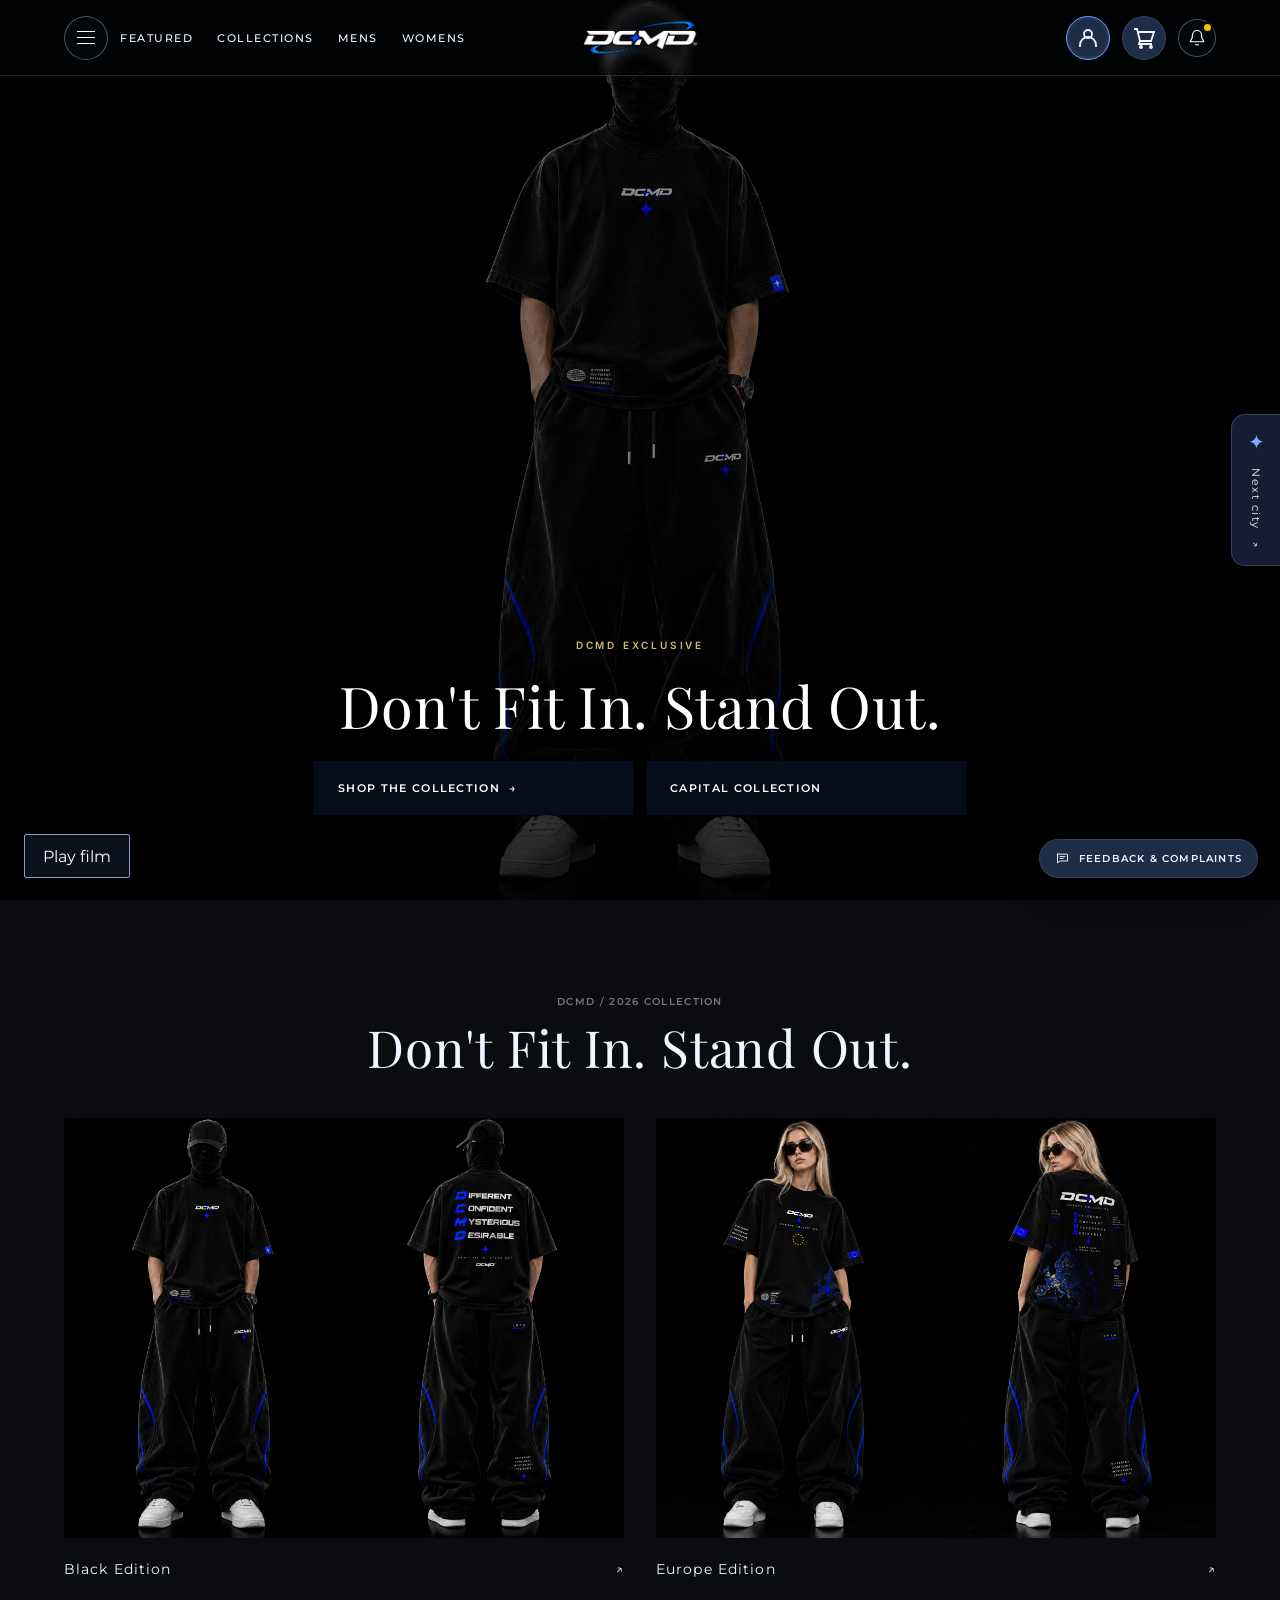
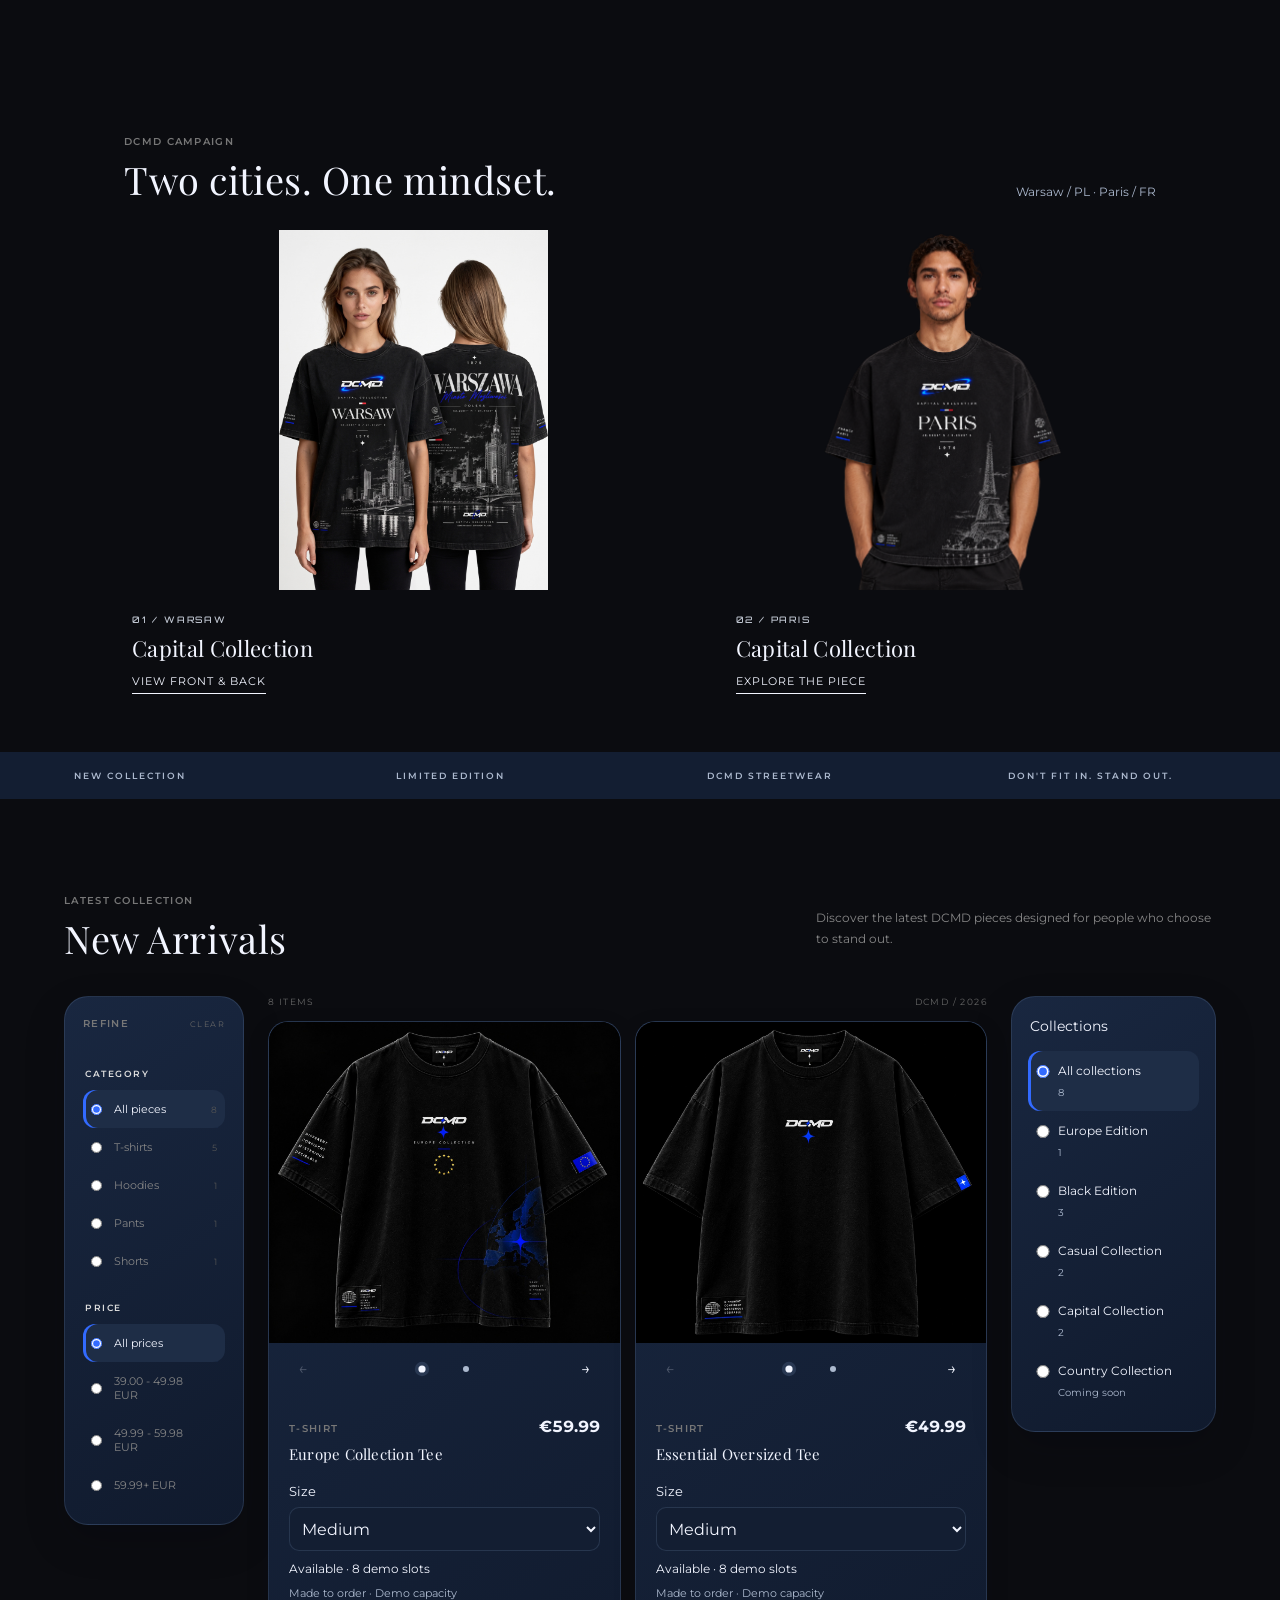
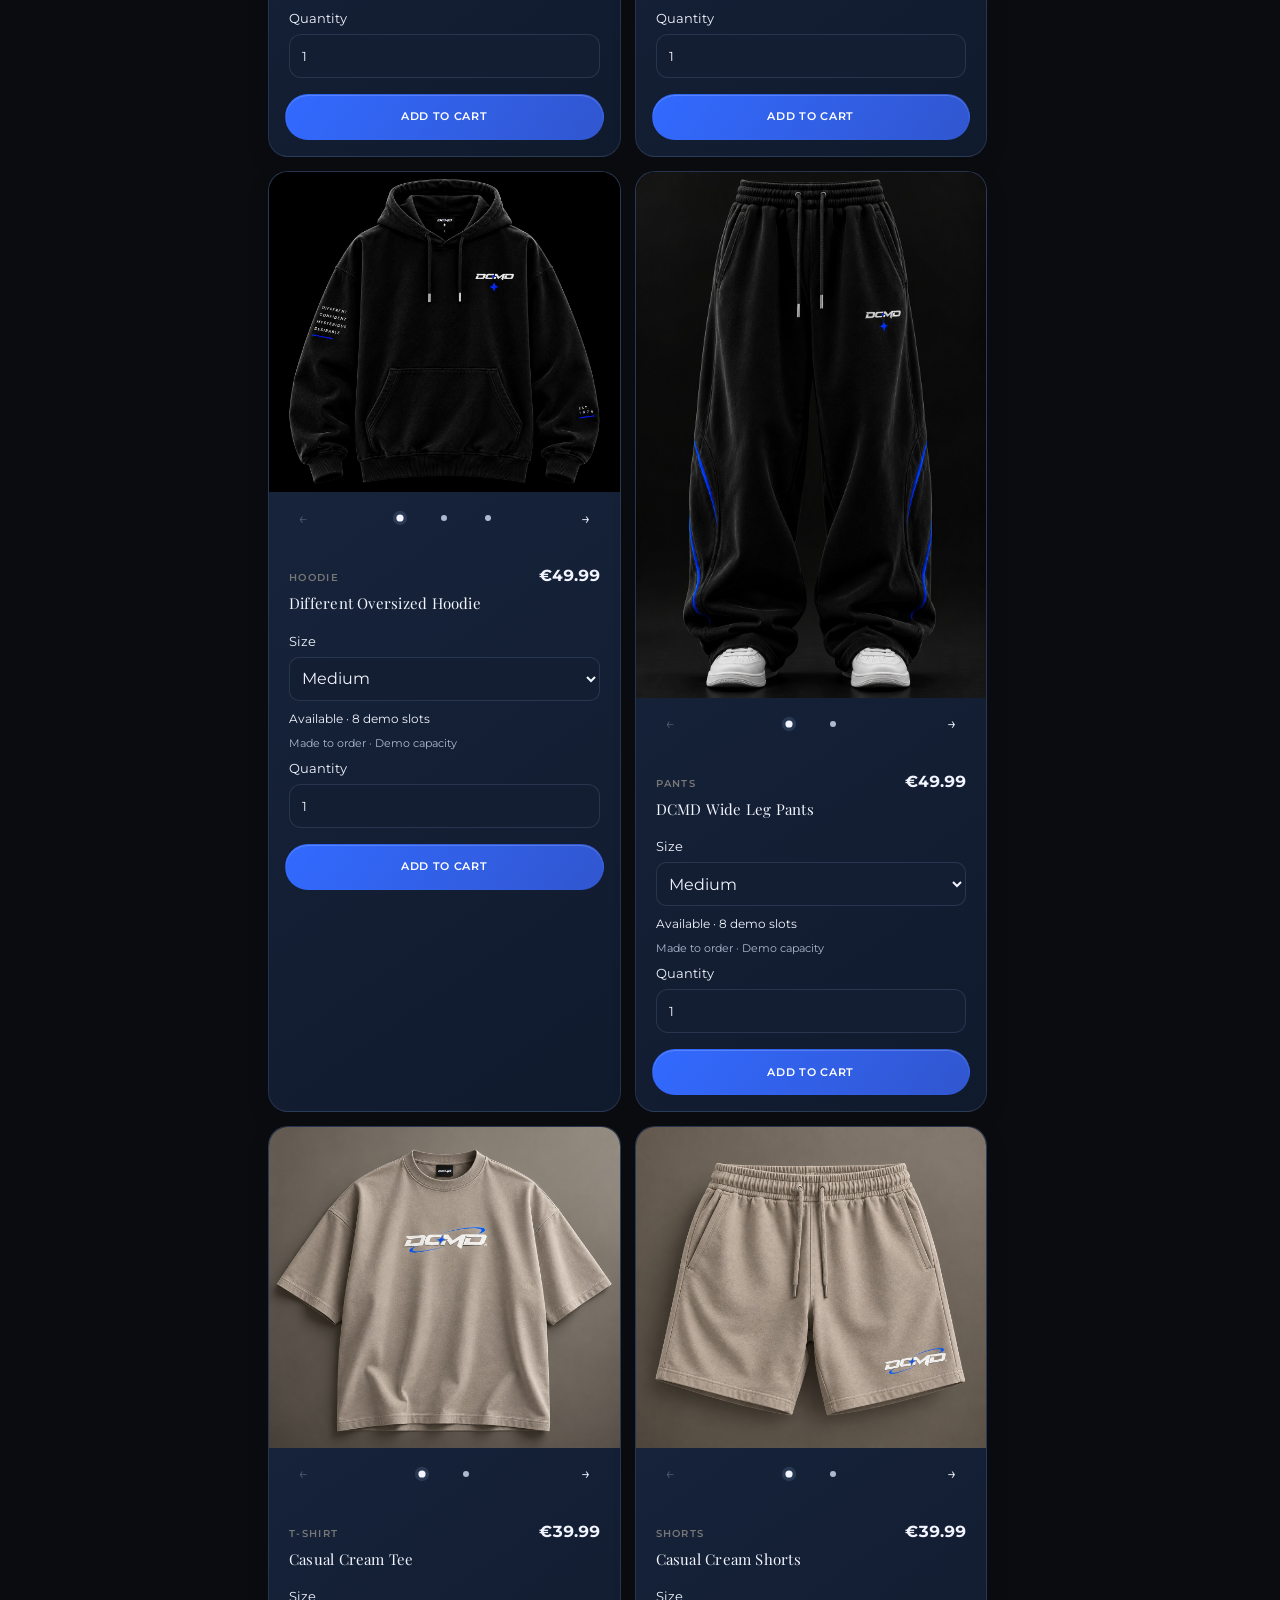
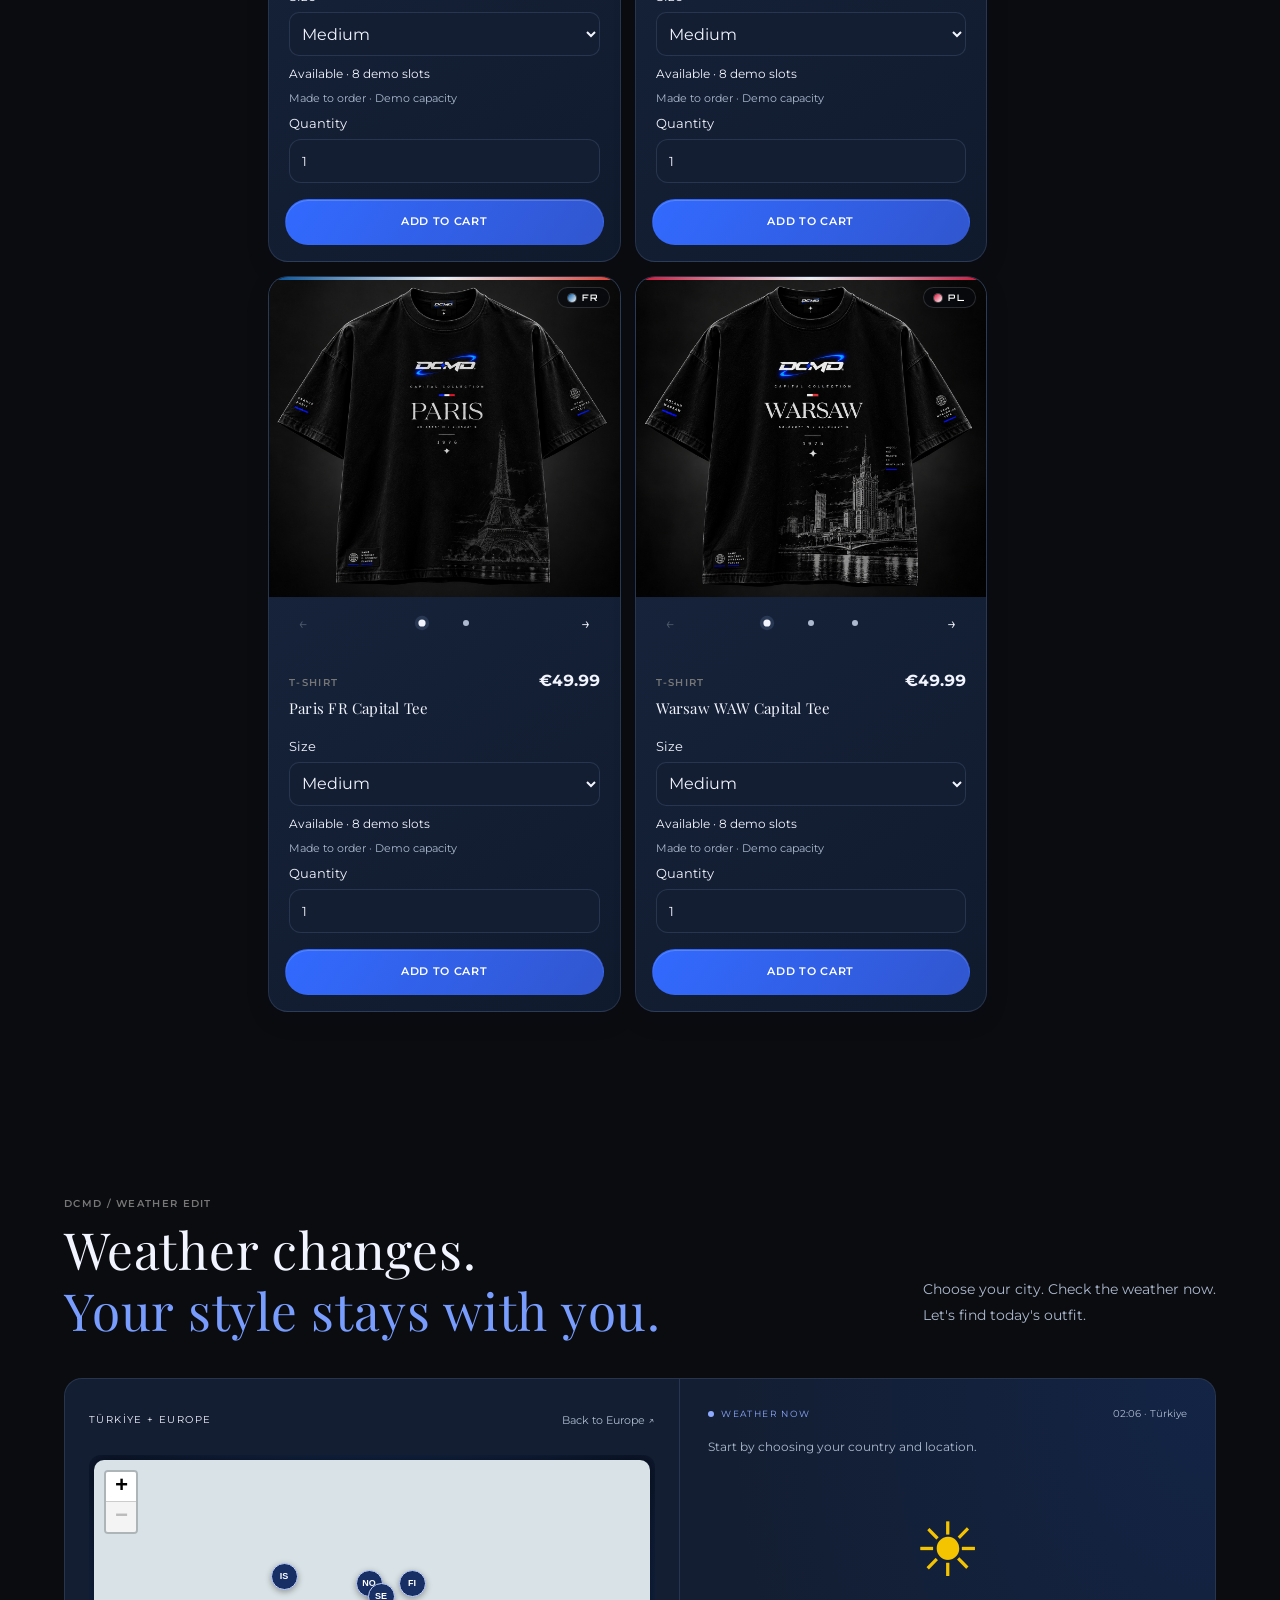
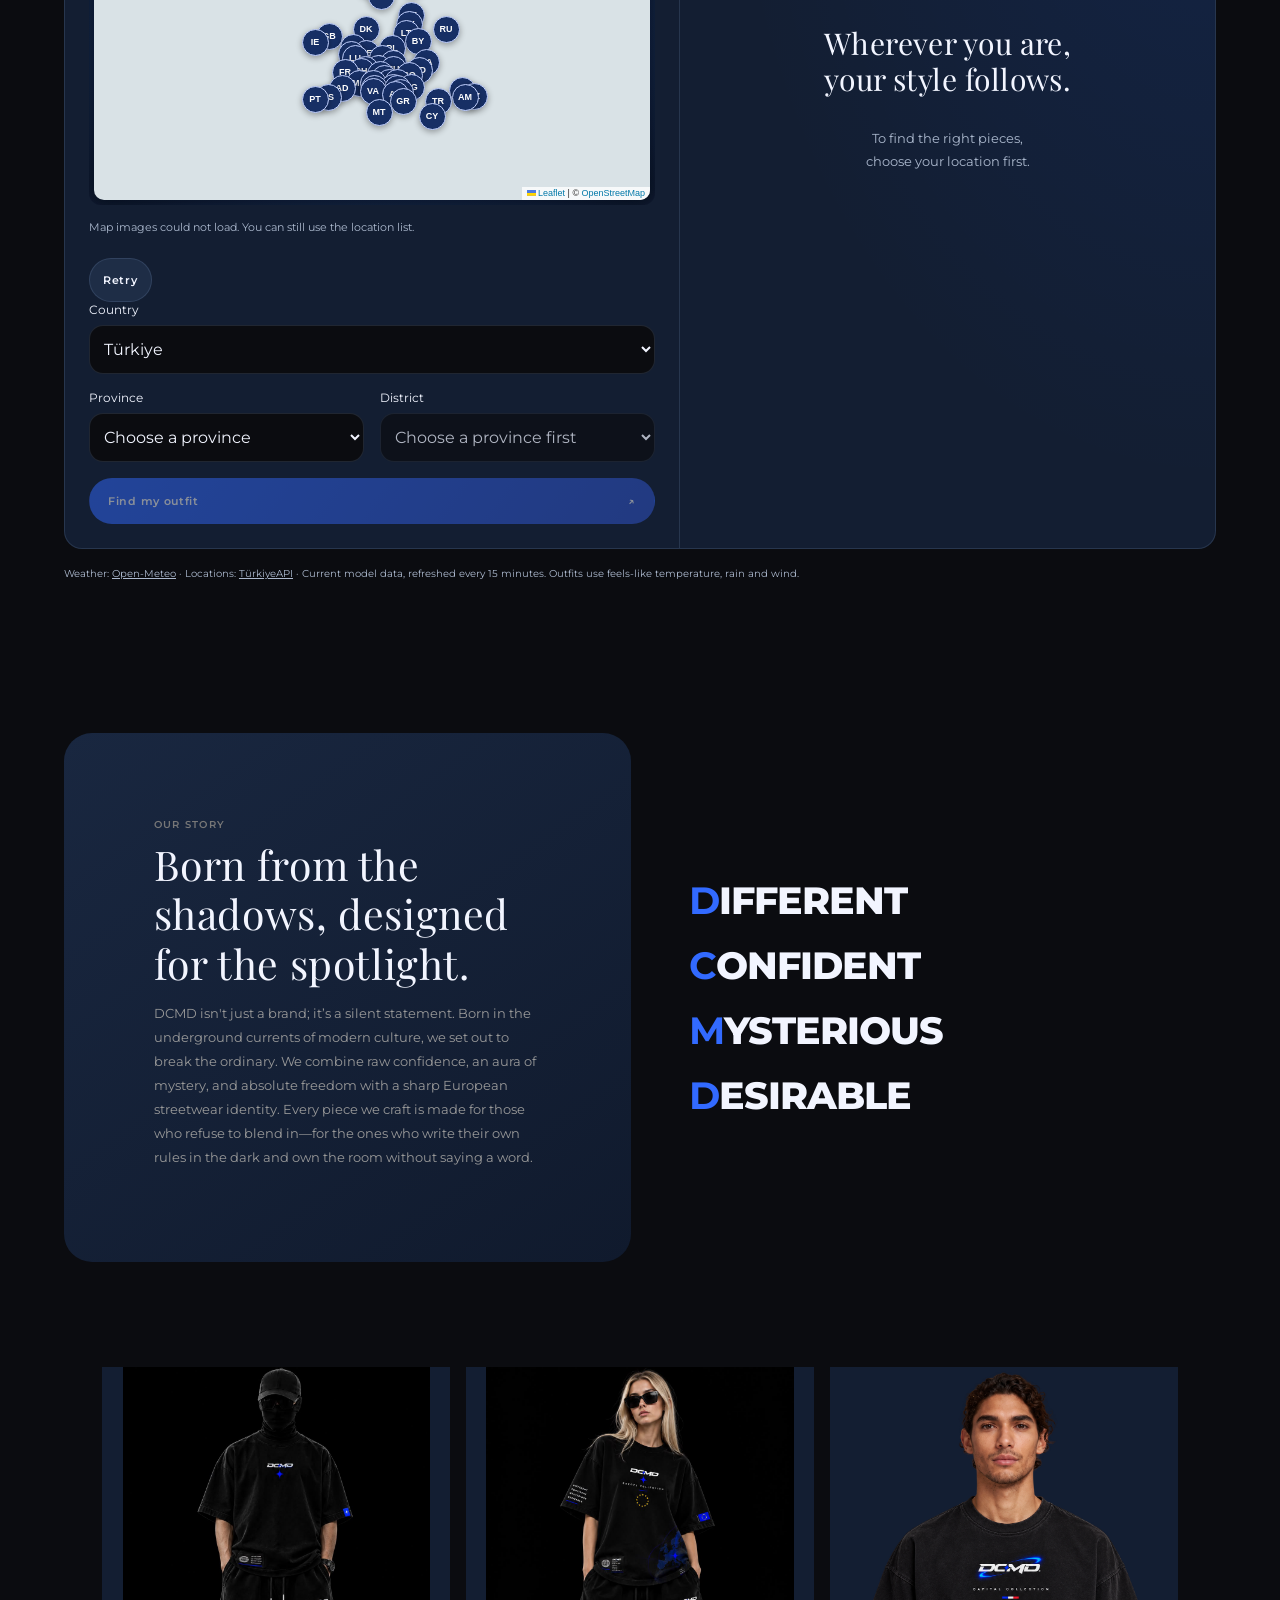
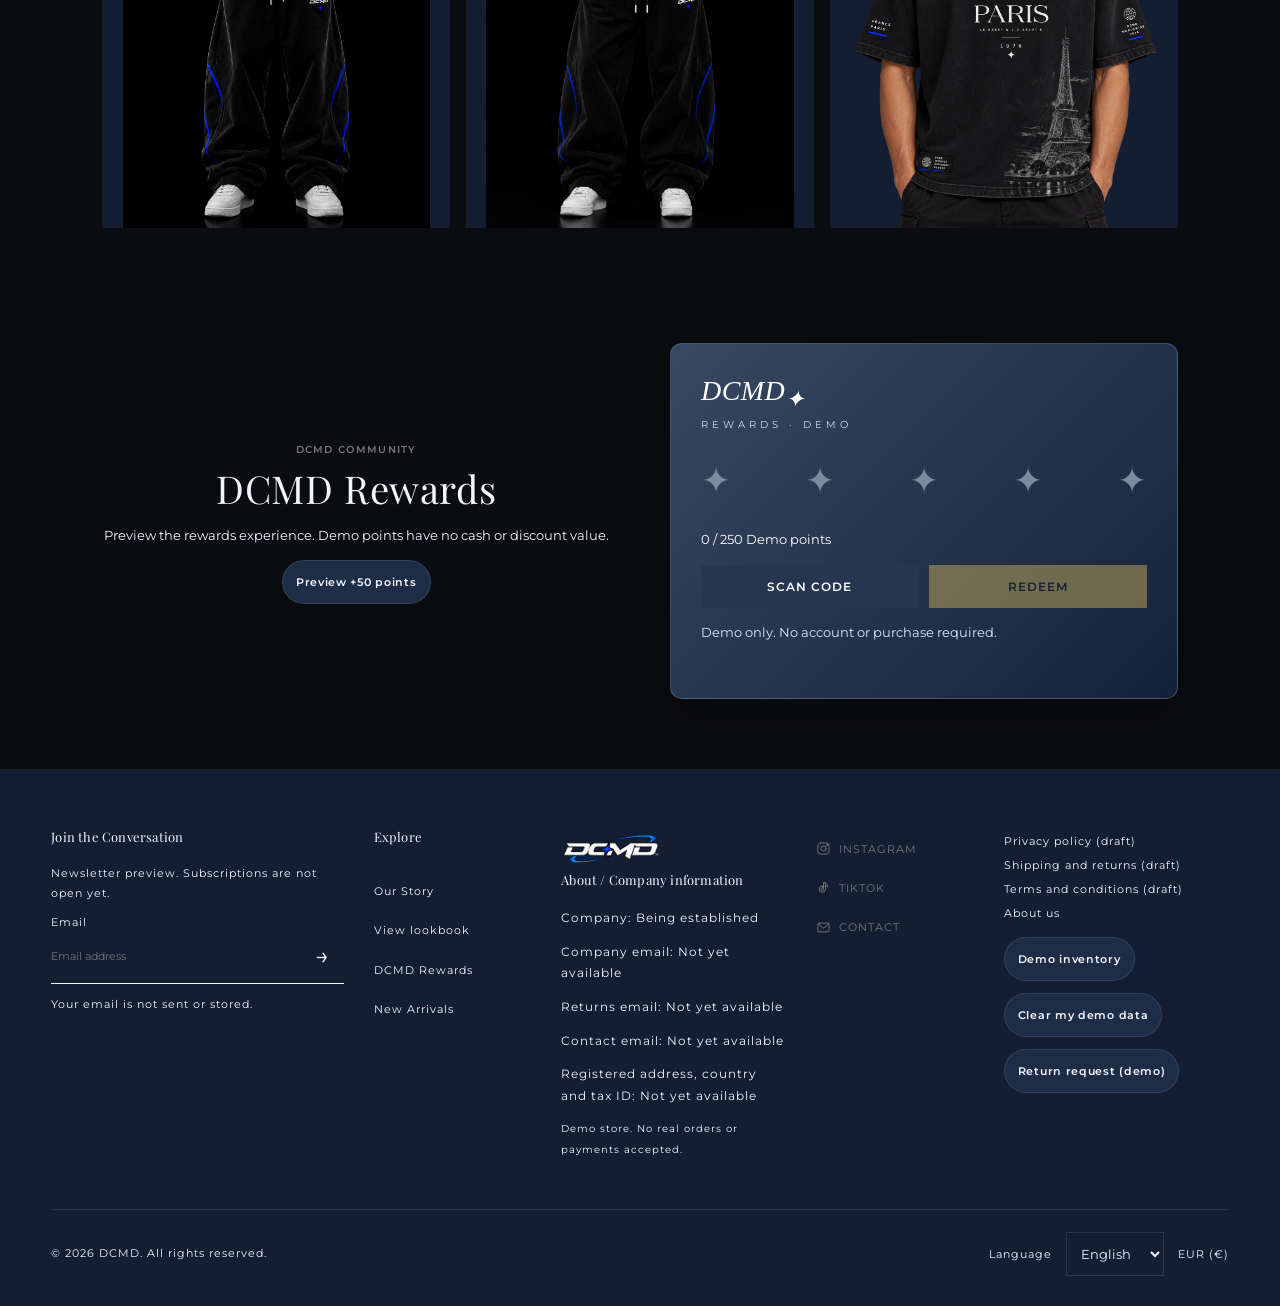
==== commit 1142e61f: "Adapt reference mega menus, lookbook, rewards preview and newsletter footer to DCMD" ====
--- a/index.html
+++ b/index.html
@@ -13,7 +13,8 @@
   <link rel="stylesheet" href="languages.css">
   <link rel="stylesheet" href="dcmd-enhance.css?v=4">
   <link rel="stylesheet" href="dcmd-system.css?v=3">
-  <link rel="stylesheet" href="dcmd-editorial.css?v=luxury-4">
+  <link rel="stylesheet" href="dcmd-editorial.css?v=compact-models-5">
+  <link rel="stylesheet" href="dcmd-reference.css?v=1">
 </head>
 <body>
   <div class="site-stars site-stars-one" aria-hidden="true"></div>
@@ -21,6 +22,12 @@
 
   <nav class="site-nav" aria-label="Main navigation">
     <button id="menuOpen" class="menu-toggle" type="button" aria-label="Open menu" aria-haspopup="dialog" aria-controls="siteMenu" aria-expanded="false"><span></span><span></span><span></span></button>
+    <div class="reference-nav">
+      <a href="#campaignLooks">FEATURED</a>
+      <button type="button" data-mega-view="collections" aria-controls="megaPanel" aria-expanded="false">Collections</button>
+      <button type="button" data-mega-view="mens" aria-controls="megaPanel" aria-expanded="false">Mens</button>
+      <button type="button" data-mega-view="womens" aria-controls="megaPanel" aria-expanded="false">Womens</button>
+    </div>
     <a class="nav-brand" href="#" aria-label="DCMD home"><img src="images/dcmd-logo-transparent.png" alt="DCMD logo"></a>
     <button class="icon cart-trigger" id="accountOpen" type="button" aria-label="Sign in" aria-haspopup="dialog" aria-controls="accountDialog"><svg viewBox="0 0 24 24" aria-hidden="true"><circle cx="12" cy="8" r="4"></circle><path d="M4 21v-2a8 8 0 0 1 16 0v2"></path></svg></button>
     <button class="icon cart-trigger" id="cartButton" type="button" aria-label="CART" aria-controls="cartPanel"><svg viewBox="0 0 24 24" aria-hidden="true"><path d="M2 3h3l3 12h11l3-9H6M8 15l-1 3h13"></path><circle cx="9" cy="21" r="1"></circle><circle cx="19" cy="21" r="1"></circle></svg><span id="cartBadge" class="cart-badge" hidden>0</span></button>
@@ -30,6 +37,24 @@
       <span id="notificationsUnread" class="notifications-unread" aria-label="Yeni duyurular"></span>
     </button>
   </nav>
+  <div id="megaPanel" class="megamenu-dropdown-content" hidden aria-label="Collections">
+    <div class="megamenu-links">
+      <span class="eyebrow">DCMD / COLLECTIONS</span>
+      <a href="#products" data-collection-link="all">New Arrivals</a>
+      <a href="#products" data-collection-link="capital">Capital Collection</a>
+      <a href="#products" data-collection-link="europe">Europe Edition</a>
+      <a href="#products" data-collection-link="black">Black Edition</a>
+      <a href="#products" data-collection-link="casual">Casual Collection</a>
+      <a href="#campaignLooks">View lookbook</a>
+      <a href="#rewards">DCMD Rewards</a>
+      <p>Unisex pieces. One shared collection.</p>
+    </div>
+    <div class="megamenu-visuals">
+      <a class="visual-card" href="#products" data-collection-link="europe"><img src="images/campaign-europe-front.jpeg" alt="Europe Edition" loading="lazy"><span>Europe Edition</span></a>
+      <a class="visual-card" href="#products" data-collection-link="black"><img src="images/campaign-black-front.jpeg" alt="Black Edition" loading="lazy"><span>Black Edition</span></a>
+    </div>
+    <button id="megaClose" class="icon" type="button" aria-label="Close menu">×</button>
+  </div>
 
   <dialog id="accountDialog" class="checkout-dialog account-dialog" aria-labelledby="accountTitle">
     <div class="checkout-heading"><h2 id="accountTitle">Sign in</h2><button id="accountClose" type="button" aria-label="CLOSE">×</button></div>
@@ -51,7 +76,8 @@
       <a href="#products" data-collection-link="country">Country Collection <span aria-hidden="true">&#8599;</span></a>
       <a href="#products" data-collection-link="casual">Casual Collection <span aria-hidden="true">&#8599;</span></a>
       <a href="#products" data-collection-link="capital">Capital Collection <span aria-hidden="true">&#8599;</span></a>
-      <div class="menu-secondary"><a href="#weather-style">Havaya G&#246;re Giyin</a><a href="#story">Our Story</a><a href="#contact">Contact</a></div>
+      <div class="menu-secondary"><a href="#campaignLooks">View lookbook</a><a href="#rewards">DCMD Rewards</a><a href="#weather-style">Havaya G&#246;re Giyin</a><a href="#story">Our Story</a><a href="#contact">Contact</a></div>
+      <div class="mobile-menu-visuals"><a href="#products" data-collection-link="europe"><img src="images/campaign-europe-front.jpeg" alt="Europe Edition" loading="lazy"></a><a href="#products" data-collection-link="black"><img src="images/campaign-black-front.jpeg" alt="Black Edition" loading="lazy"></a></div>
     </div>
     <div class="menu-language"><p class="eyebrow">Language</p>
     <div class="language-switcher" role="group" aria-label="Language">
@@ -93,7 +119,7 @@
       alt="DCMD logo"
      >
      
-     <h1>Don't Fit In.<br>Stand Out.</h1>
+     <h1>Don't Fit In. <br>Stand Out.</h1>
 
      <p>
       Different. Confident. Mysterious. Desirable.
@@ -113,7 +139,7 @@
   <button id="campaignPlayback" class="campaign-playback" type="button" aria-controls="campaignVideo" aria-pressed="false">Play film</button>
   </header>
 
-  <section class="campaign-editorial" aria-labelledby="campaignTitle">
+  <section class="campaign-editorial" id="campaignLooks" aria-labelledby="campaignTitle">
     <div class="campaign-heading"><span class="eyebrow">DCMD / 2026 COLLECTION</span><h2 id="campaignTitle">Don't Fit In. Stand Out.</h2></div>
     <div class="campaign-pairs">
       <article class="campaign-pair">
@@ -139,7 +165,7 @@
         <span class="eyebrow">DCMD campaign</span>
         <h2 id="modelShowcaseTitle">Two cities. One mindset.</h2>
       </div>
-      <p>Front and back details, worn as designed. Explore the Capital and Black collections through the campaign cast.</p>
+      <p>Warsaw / PL · Paris / FR</p>
     </div>
 
     <div class="model-showcase-grid">
@@ -152,12 +178,12 @@
         </div>
       </article>
 
-      <article class="model-window model-window-black">
-        <img src="images/model-black-hoodie-front.jpg" alt="Male model wearing the DCMD Black Edition hoodie">
+      <article class="model-window model-window-paris">
+        <img src="images/model-paris-cutout.png" loading="lazy" alt="DCMD Paris FR Capital Collection">
         <div class="model-window-copy">
-          <span>02 / BLACK EDITION</span>
-          <h3>Different Hoodie</h3>
-          <a href="#products" data-collection-link="black">Explore the piece</a>
+          <span>02 / PARIS</span>
+          <h3>Capital Collection</h3>
+          <a href="#products" data-collection-link="capital">Explore the piece</a>
         </div>
       </article>
     </div>
@@ -540,10 +566,31 @@
     </div>
     <p class="poll-disclaimer">Anket önizlemesi · Seçimin yalnızca bu tarayıcıda saklanır. Ortak oylama henüz açık değil.</p>
   </dialog>
-  <footer id="contact">
+  <section class="reference-lookbook" aria-label="View lookbook">
+    <a class="lookbook-tile" href="#products" data-collection-link="black"><img src="images/campaign-black-front.jpeg" alt="Black Edition" loading="lazy"><span><b>01</b><small>View look</small></span></a>
+    <a class="lookbook-tile" href="#products" data-collection-link="europe"><img src="images/campaign-europe-front.jpeg" alt="Europe Edition" loading="lazy"><span><b>02</b><small>View look</small></span></a>
+    <a class="lookbook-tile" href="#products" data-collection-link="capital"><img src="images/model-paris-cutout.png" alt="Capital Collection" loading="lazy"><span><b>03</b><small>View look</small></span></a>
+  </section>
+  <section id="rewards" class="rewards-section" aria-labelledby="rewardsTitle">
+    <div><span class="eyebrow">DCMD COMMUNITY</span><h2 id="rewardsTitle">DCMD Rewards</h2><p>Preview the rewards experience. Demo points have no cash or discount value.</p><button id="previewPoints" class="icon" type="button">Preview +50 points</button></div>
+    <div class="rewards-card">
+      <div class="rewards-header"><h3>DCMD<sub>✦</sub></h3><span>REWARDS · DEMO</span></div>
+      <div id="rewardStars" class="rewards-icons" aria-hidden="true"><span>✦</span><span>✦</span><span>✦</span><span>✦</span><span>✦</span></div>
+      <p class="rewards-balance"><output id="rewardBalance">0 / 250</output> <span>Demo points</span></p>
+      <div class="rewards-actions"><button id="scanRewards" class="btn-scan" type="button">SCAN CODE</button><button id="redeemRewards" class="btn-redeem" type="button" disabled>REDEEM</button></div>
+      <p id="rewardsStatus" role="status">Demo only. No account or purchase required.</p>
+    </div>
+  </section>
+  <div id="pointsPopup" class="points-popup" hidden>
+    <div class="popup-brand" aria-hidden="true">✦</div><div class="popup-content" role="status"><span>+50 POINTS</span><small>DEMO</small></div><button id="pointsClose" class="popup-close" type="button" aria-label="CLOSE">×</button>
+  </div>
+  <footer id="contact" class="luxury-footer">
+    <div class="newsletter-box"><h3>Join the Conversation</h3><p>Newsletter preview. Subscriptions are not open yet.</p>
+      <form id="newsletterForm"><label for="newsletterEmail">Email</label><div class="input-group"><input id="newsletterEmail" type="email" autocomplete="email" placeholder="Email address" required aria-describedby="newsletterStatus"><button type="submit" aria-label="Preview newsletter">→</button></div><p id="newsletterStatus" role="status">Your email is not sent or stored.</p></form>
+    </div>
+    <div class="footer-explore"><h3>Explore</h3><a href="#story">Our Story</a><a href="#campaignLooks">View lookbook</a><a href="#rewards">DCMD Rewards</a><a href="#products" data-collection-link="all">New Arrivals</a></div>
     <div>
       <img src="images/dcmd-logo-transparent.png" alt="DCMD logo">
-      <p>© 2026 DCMD. All rights reserved.</p>
       <div id="companyInfo" lang="tr"><h3>Hakkımızda / Kurumsal bilgiler</h3><p>Şirket unvanı: Kuruluş aşamasında</p><p>Şirket e-postası: Eklenecek</p><p>İade e-postası: Eklenecek</p><p>İletişim e-postası: Eklenecek</p><p>Kayıtlı adres, ülke ve vergi numarası: Eklenecek</p><small>Test mağazası. Gerçek sipariş ve ödeme kabul edilmez.</small></div>
     </div>
 
@@ -582,6 +629,7 @@
       <button id="clearDemoData" type="button" class="icon">Test kayıtlarımı temizle</button>
       <button id="returnOpen" type="button" class="icon">Cayma / iade talebi (test)</button>
     </div>
+    <div class="footer-bottom"><p>© 2026 DCMD. All rights reserved.</p><div class="footer-selectors"><label for="footerLanguage">Language</label><select id="footerLanguage"><option value="en">English</option><option value="tr">Türkçe</option><option value="pl">Polski</option><option value="de">Deutsch</option><option value="ru">Русский</option><option value="zh">中文</option></select><span>EUR (€)</span></div></div>
   </footer>
 
   <div class="search-panel" id="searchPanel" aria-hidden="true">
@@ -764,12 +812,13 @@
     </div>
   </dialog>
 
-  <script src="languages.js?v=film-4"></script>
+  <script src="languages.js?v=reference-6"></script>
   <script src="commerce.js?v=poll-5"></script>
-  <script src="script.js?v=film-5"></script>
+  <script src="script.js?v=reference-6"></script>
   <script src="vendor/leaflet.js"></script>
   <script src="weather.js?v=recovery-1"></script>
   <script src="dcmd-enhance.js?v=3"></script>
+  <script src="dcmd-reference.js?v=1"></script>
 
 </body>
 </html>
--- a/dcmd-editorial.css
+++ b/dcmd-editorial.css
@@ -106,3 +106,17 @@
   body .hero--luxury .hero-cta-row { display: flex; flex-wrap: wrap; }
   .campaign-playback { left: 16px; bottom: 14px; }
 }
+/* Compact Capital editorial: keep model cutouts on the page background. */
+body .model-showcase { max-width: 1080px; margin-inline: auto; padding: 40px 24px; background: transparent; }
+body .model-showcase-grid { gap: 24px; }
+body .model-window { min-height: 0; max-height: none; background: transparent; border: 0; border-radius: 0; overflow: hidden; }
+body .model-window::before, body .model-window::after { display: none; }
+body .model-window img { position: static; display: block; width: 100%; height: 360px; object-fit: contain; object-position: center bottom; transform: none; }
+body .model-window:hover img { transform: none; }
+body .model-window-copy { position: static; padding: 18px 8px; color: var(--text); background: transparent; }
+body .model-window-copy h3 { font-size: 22px; margin-block: 8px; }
+body .model-window-copy a { color: var(--text); }
+@media(max-width:700px) {
+  body .model-showcase { padding: 28px 20px; }
+  body .model-window img { height: 300px; }
+}
--- a/dcmd-reference.css
+++ b/dcmd-reference.css
@@ -0,0 +1,71 @@
+/* CAPTURE 1–10 layout adaptation. Namespaced to preserve store interactions. */
+.reference-nav { display:flex; align-items:center; gap:24px; }
+.reference-nav a,.reference-nav button { color:#f2f5ff; background:none; border:0; font:500 11px Montserrat,Arial,sans-serif; letter-spacing:1.5px; text-transform:uppercase; cursor:pointer; padding:12px 0; }
+@media(min-width:1101px) { body .site-nav .nav-brand { position:absolute; left:50%; transform:translateX(-50%); margin:0; } body .site-nav #accountOpen { margin-left:auto; } }
+.reference-nav button[aria-expanded="true"] { border-bottom:1px solid var(--blue); }
+.megamenu-dropdown-content { position:fixed; inset:76px 0 auto; z-index:12; display:flex; justify-content:space-between; gap:40px; padding:38px 5vw; background:var(--panel); color:var(--text); border-bottom:1px solid var(--line); box-shadow:0 18px 35px #0003; max-height:calc(100dvh - 76px); overflow:auto; }
+.megamenu-dropdown-content[hidden],.points-popup[hidden] { display:none !important; }
+.megamenu-links { display:flex; flex-direction:column; gap:16px; flex:1; min-width:0; }
+.megamenu-links a { font-size:12px; letter-spacing:1.5px; text-transform:uppercase; color:var(--text); }
+.megamenu-links p { max-width:28ch; color:var(--muted); font-size:12px; }
+.megamenu-visuals { display:flex; gap:24px; }
+.visual-card { display:flex; flex-direction:column; gap:12px; font-size:11px; letter-spacing:1.5px; text-transform:uppercase; }
+.visual-card img { width:clamp(160px,19vw,280px); height:330px; object-fit:contain; background:#030303; }
+#megaClose { position:absolute; top:8px; right:14px; }
+.mobile-menu-visuals { display:grid; grid-template-columns:1fr 1fr; gap:12px; }
+.mobile-menu-visuals img { width:100%; height:150px; object-fit:contain; background:#000; }
+body .hero.hero--luxury { align-items:end; }
+body .hero--luxury .hero-copy { max-width:1100px; width:100%; padding:100px 24px 85px; }
+body .hero--luxury .hero-copy > .logo,body .hero--luxury .hero-copy > p { display:none; }
+body .hero--luxury h1 { font-size:clamp(2rem,4.5vw,4.5rem); max-width:none; margin-block:20px 24px; }
+body .hero--luxury h1 br { display:none; }
+body .hero--luxury .hero-cta-row a { width:min(320px,42vw); background:#050c1a; border:0; border-radius:0; min-height:54px; }
+body .hero--luxury .hero-cta-row a:hover { background:#e6edfa; color:#111; }
+.reference-lookbook { display:grid; grid-template-columns:repeat(3,minmax(0,1fr)); gap:16px; padding:45px 8vw; }
+.lookbook-tile { position:relative; display:block; background:var(--panel); overflow:hidden; }
+.lookbook-tile img { display:block; width:100%; height:clamp(240px,36vw,520px); object-fit:contain; }
+.lookbook-tile > span { position:absolute; inset:0; display:flex; flex-direction:column; align-items:center; justify-content:center; gap:24px; color:var(--text); background:color-mix(in srgb,var(--panel) 88%,transparent); opacity:0; transition:opacity .2s; }
+.lookbook-tile:hover > span,.lookbook-tile:focus-visible > span { opacity:1; }
+.lookbook-tile b { font:400 72px 'Playfair Display',Georgia,serif; }
+.lookbook-tile small { padding-bottom:10px; border-bottom:1px solid currentColor; font-size:11px; letter-spacing:1px; }
+.rewards-section { display:grid; grid-template-columns:1fr 1fr; align-items:center; gap:60px; padding:70px 8vw; }
+.rewards-section > div:first-child { text-align:center; }
+.rewards-section > div { min-width:0; overflow-wrap:anywhere; }
+.rewards-section h2 { font-size:clamp(26px,3vw,40px); }
+.rewards-section p { font-size:13px; line-height:1.8; }
+.rewards-card { background:linear-gradient(135deg,#384862,#142239); border:1px solid #7187aa66; border-radius:12px; padding:30px; width:100%; max-width:550px; color:#fff; box-shadow:0 20px 40px #0003; }
+.rewards-header h3 { font:italic 600 28px Montserrat,Arial,sans-serif; margin:0; }
+.rewards-header span { font-size:10px; letter-spacing:4px; color:#d4ddeb; }
+.rewards-icons { display:flex; justify-content:space-between; margin:26px 0; font-size:36px; color:#7d8a9e; }
+.rewards-icons .active { color:#e1c06c; }
+.rewards-actions { display:flex; gap:10px; }
+.rewards-actions button { flex:1; min-width:0; padding:14px 8px; border:0; font-size:12px; font-weight:600; letter-spacing:1px; cursor:pointer; overflow-wrap:anywhere; }
+.btn-scan { background:#273650; color:#fff; }.btn-redeem { background:#d6b860; color:#10131a; }.btn-redeem:disabled { opacity:.45; cursor:not-allowed; }
+.rewards-card #rewardsStatus { margin-bottom:0; color:#e0e8f5; min-height:3.6em; }
+.points-popup { position:fixed; bottom:82px; right:20px; display:flex; align-items:center; gap:15px; padding:10px 14px 10px 10px; background:var(--panel); color:var(--text); box-shadow:0 10px 30px #0004; border:1px solid var(--line); z-index:20; }
+.popup-brand { padding:10px 15px; background:#172b52; color:#83a6ff; font-size:24px; }
+.popup-content { font-weight:600; letter-spacing:1px; font-size:13px; }.popup-content small { display:block; color:var(--muted); font-size:9px; margin-top:4px; }
+.popup-close { background:none; border:0; color:inherit; font-size:24px; cursor:pointer; min-width:44px; min-height:44px; }
+body footer.luxury-footer { display:grid; grid-template-columns:1.3fr .7fr 1fr .7fr 1fr; gap:32px; padding:60px 4vw 30px; background:var(--panel); color:var(--text); font-size:11px; align-items:start; }
+.luxury-footer h3 { font:500 13px Montserrat,Arial,sans-serif; margin:0 0 20px; }
+.luxury-footer .footer-explore { display:flex; flex-direction:column; gap:15px; }
+.luxury-footer .input-group { display:flex; align-items:center; width:100%; border-bottom:1px solid var(--text); padding:5px 0; }
+.luxury-footer .input-group input { min-width:0; width:100%; border:0; background:transparent; color:var(--text); padding:12px 0; font:inherit; }
+.luxury-footer .input-group button { border:0; background:transparent; color:var(--text); font-size:24px; min-width:44px; min-height:44px; cursor:pointer; }
+.luxury-footer p { line-height:1.8; }.luxury-footer .social-links { flex-wrap:wrap; gap:15px; }
+.luxury-footer > div { min-width:0; overflow-wrap:anywhere; }
+.luxury-footer .footer-bottom { grid-column:1 / -1; display:flex; justify-content:space-between; align-items:center; gap:20px; flex-wrap:wrap; border-top:1px solid var(--line); padding-top:22px; margin-top:20px; }
+.footer-selectors { display:flex; gap:14px; align-items:center; flex-wrap:wrap; }.footer-selectors select { min-height:44px; padding:10px; color:var(--text); background:var(--panel); border:1px solid var(--line); max-width:100%; }
+.luxury-footer :focus-visible,.megamenu-dropdown-content :focus-visible,.rewards-section :focus-visible { outline:2px solid #7fa4ff; outline-offset:4px; }
+@media(max-width:1100px) { .reference-nav { display:none; } #megaPanel { display:none; } body footer.luxury-footer { grid-template-columns:repeat(2,minmax(0,1fr)); } }
+@media(max-width:650px) {
+ .reference-lookbook { grid-template-columns:1fr; padding:30px 20px; }
+ .lookbook-tile img { height:350px; }.lookbook-tile > span { opacity:1; inset:auto 0 0; flex-direction:row; gap:20px; padding:12px; }.lookbook-tile b { font-size:26px; }.lookbook-tile small { padding-bottom:2px; }
+ .rewards-section { grid-template-columns:1fr; padding:40px 20px; gap:24px; }.rewards-card { padding:22px; }
+ body footer.luxury-footer { grid-template-columns:1fr; padding:36px 24px; }
+ body .hero--luxury .hero-cta-row a { width:auto; flex:1; font-size:10px; padding:14px 12px; }
+ body .hero--luxury .hero-copy { padding-bottom:120px; }
+ .points-popup { right:12px; max-width:calc(100vw - 24px); }
+}
+@media(prefers-reduced-motion:no-preference) { .points-popup:not([hidden]) { animation:reference-slide-up .3s ease; } @keyframes reference-slide-up { from {transform:translateY(30px);opacity:0;} to {transform:none;opacity:1;} } }
+@media(prefers-reduced-motion:reduce) { .lookbook-tile > span { transition:none; } }
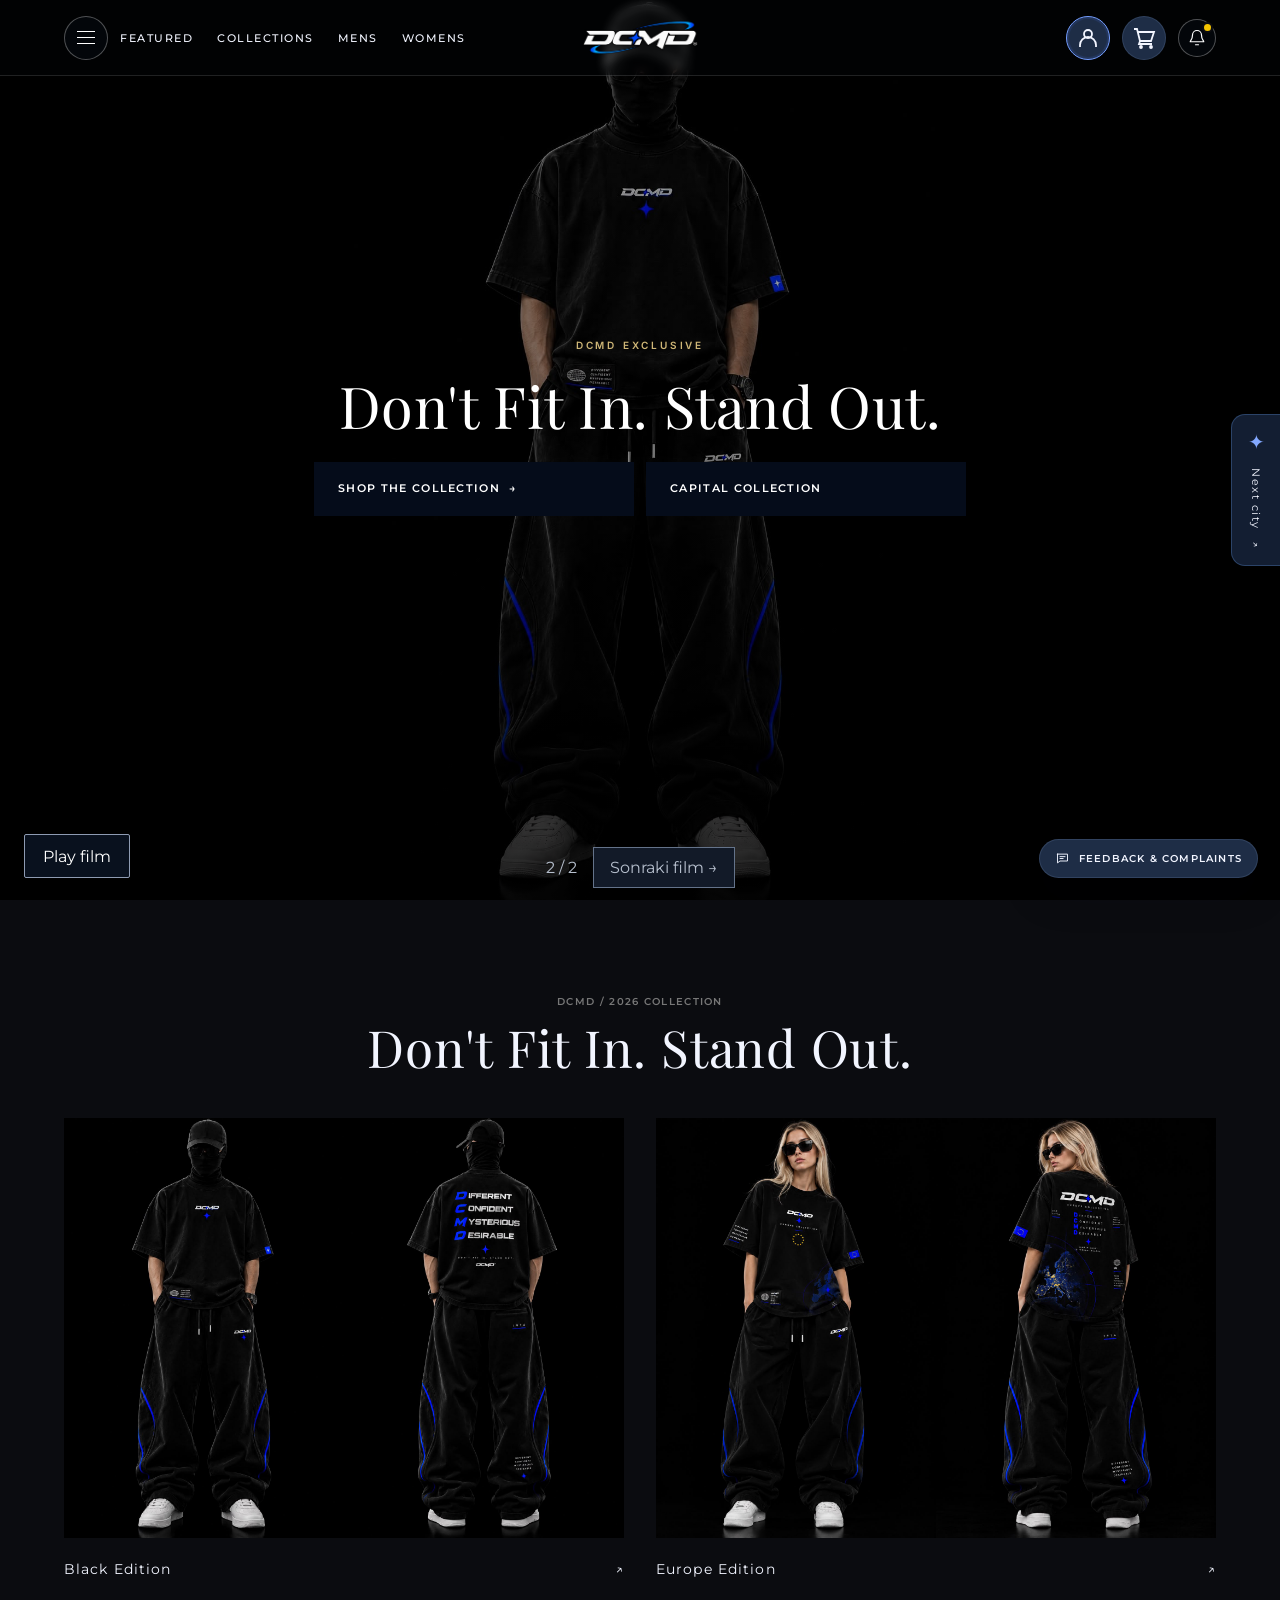
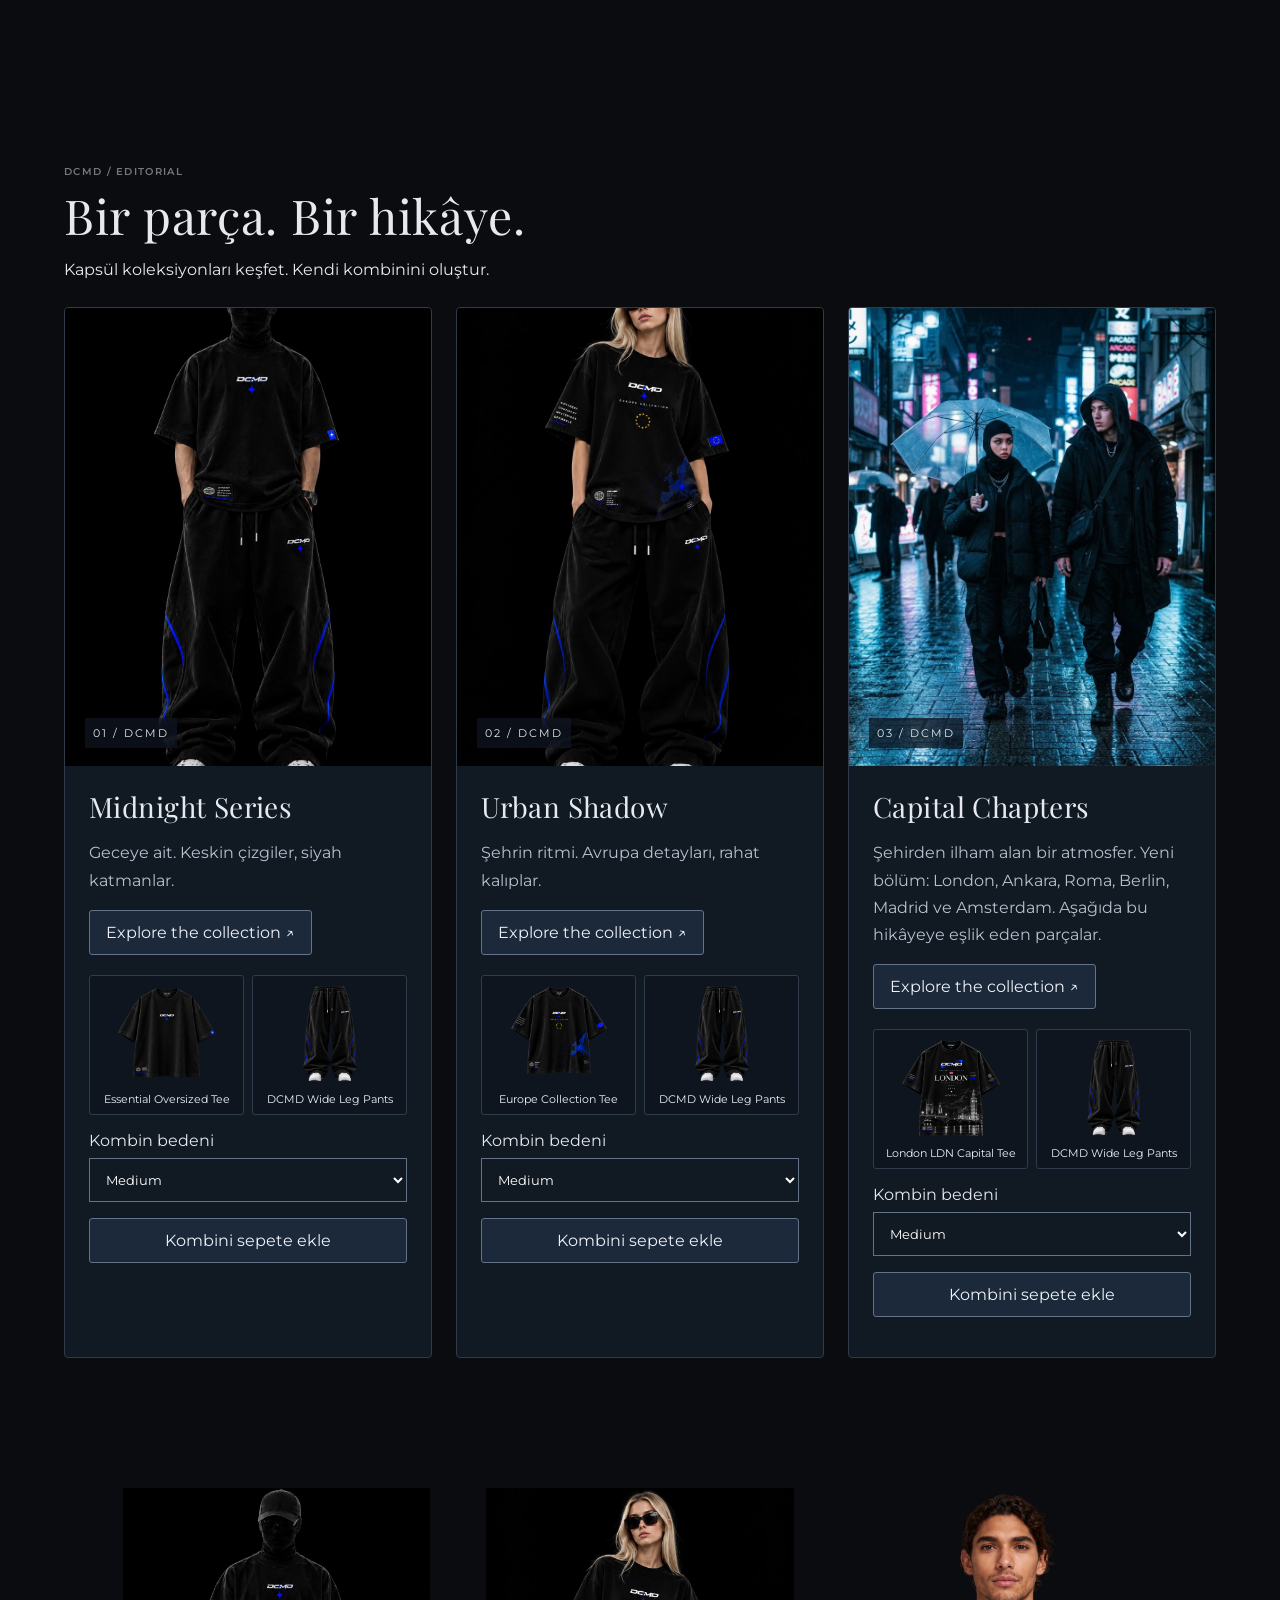
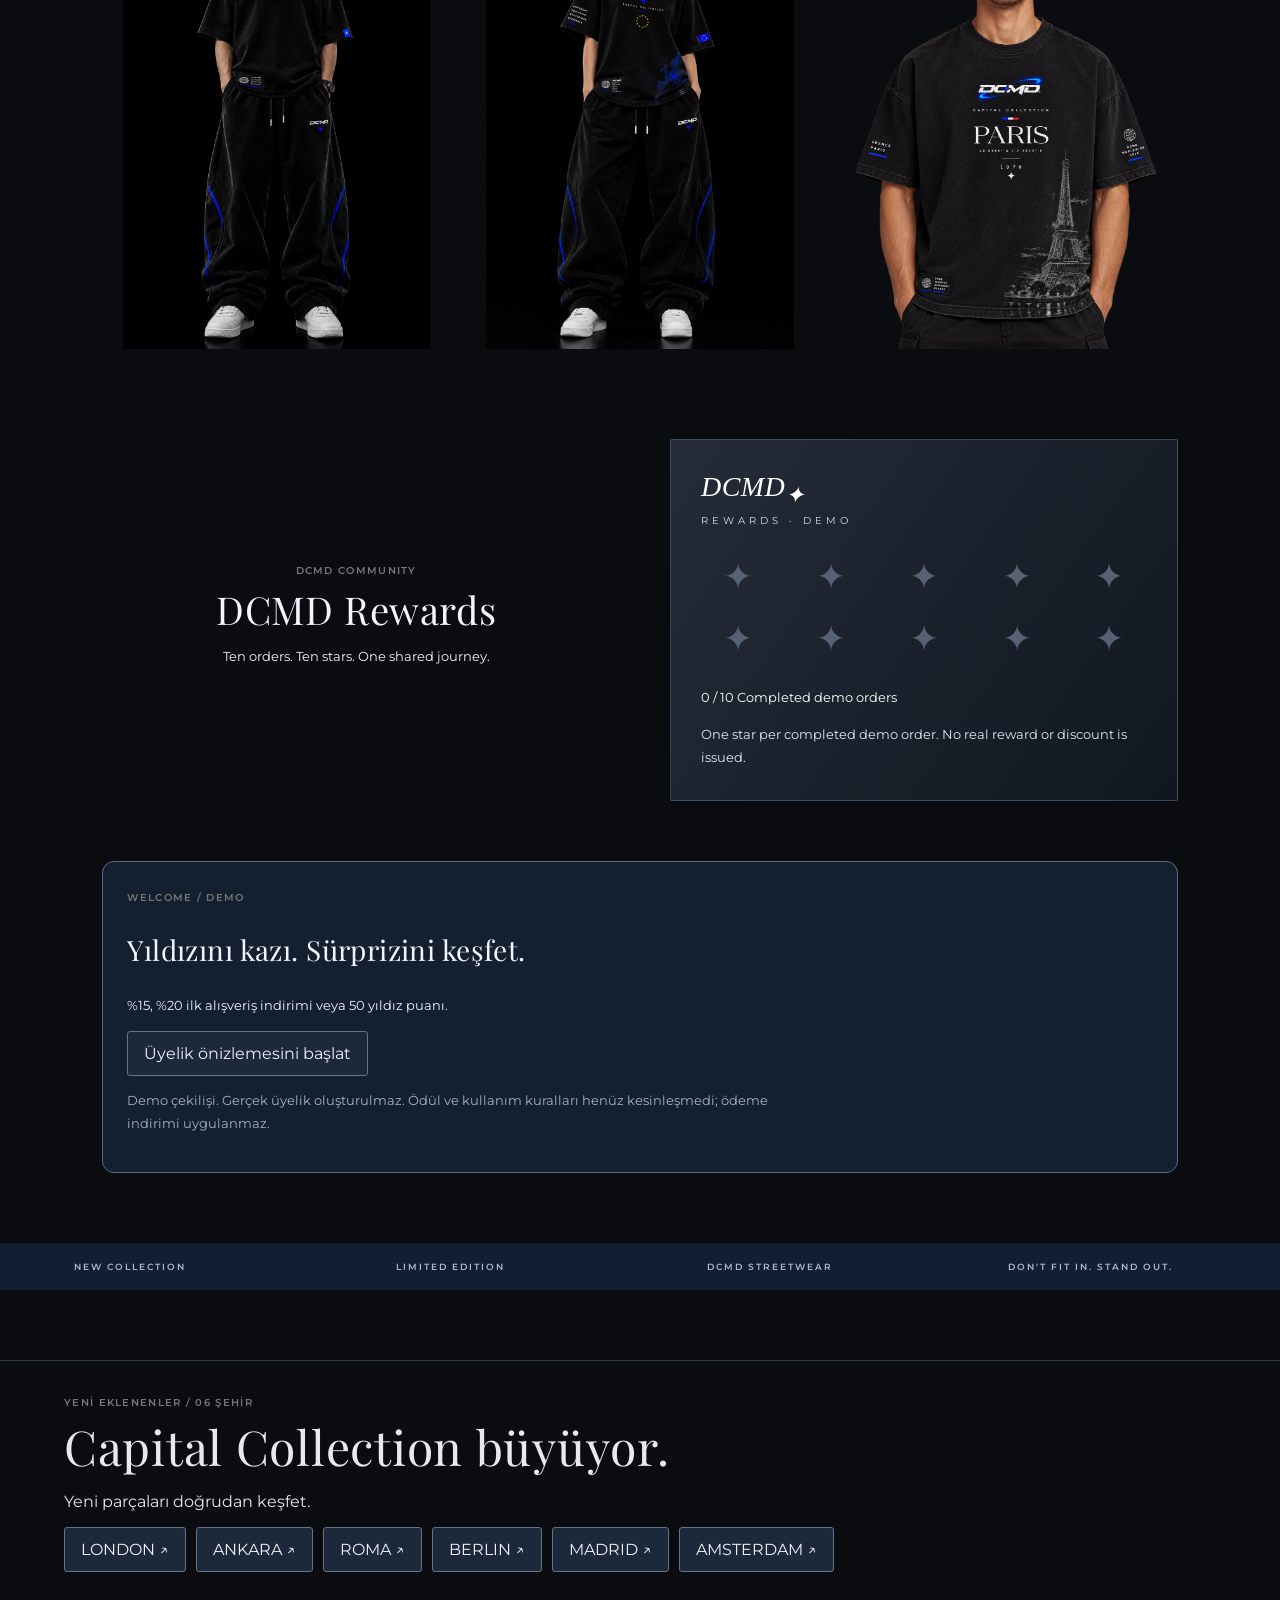
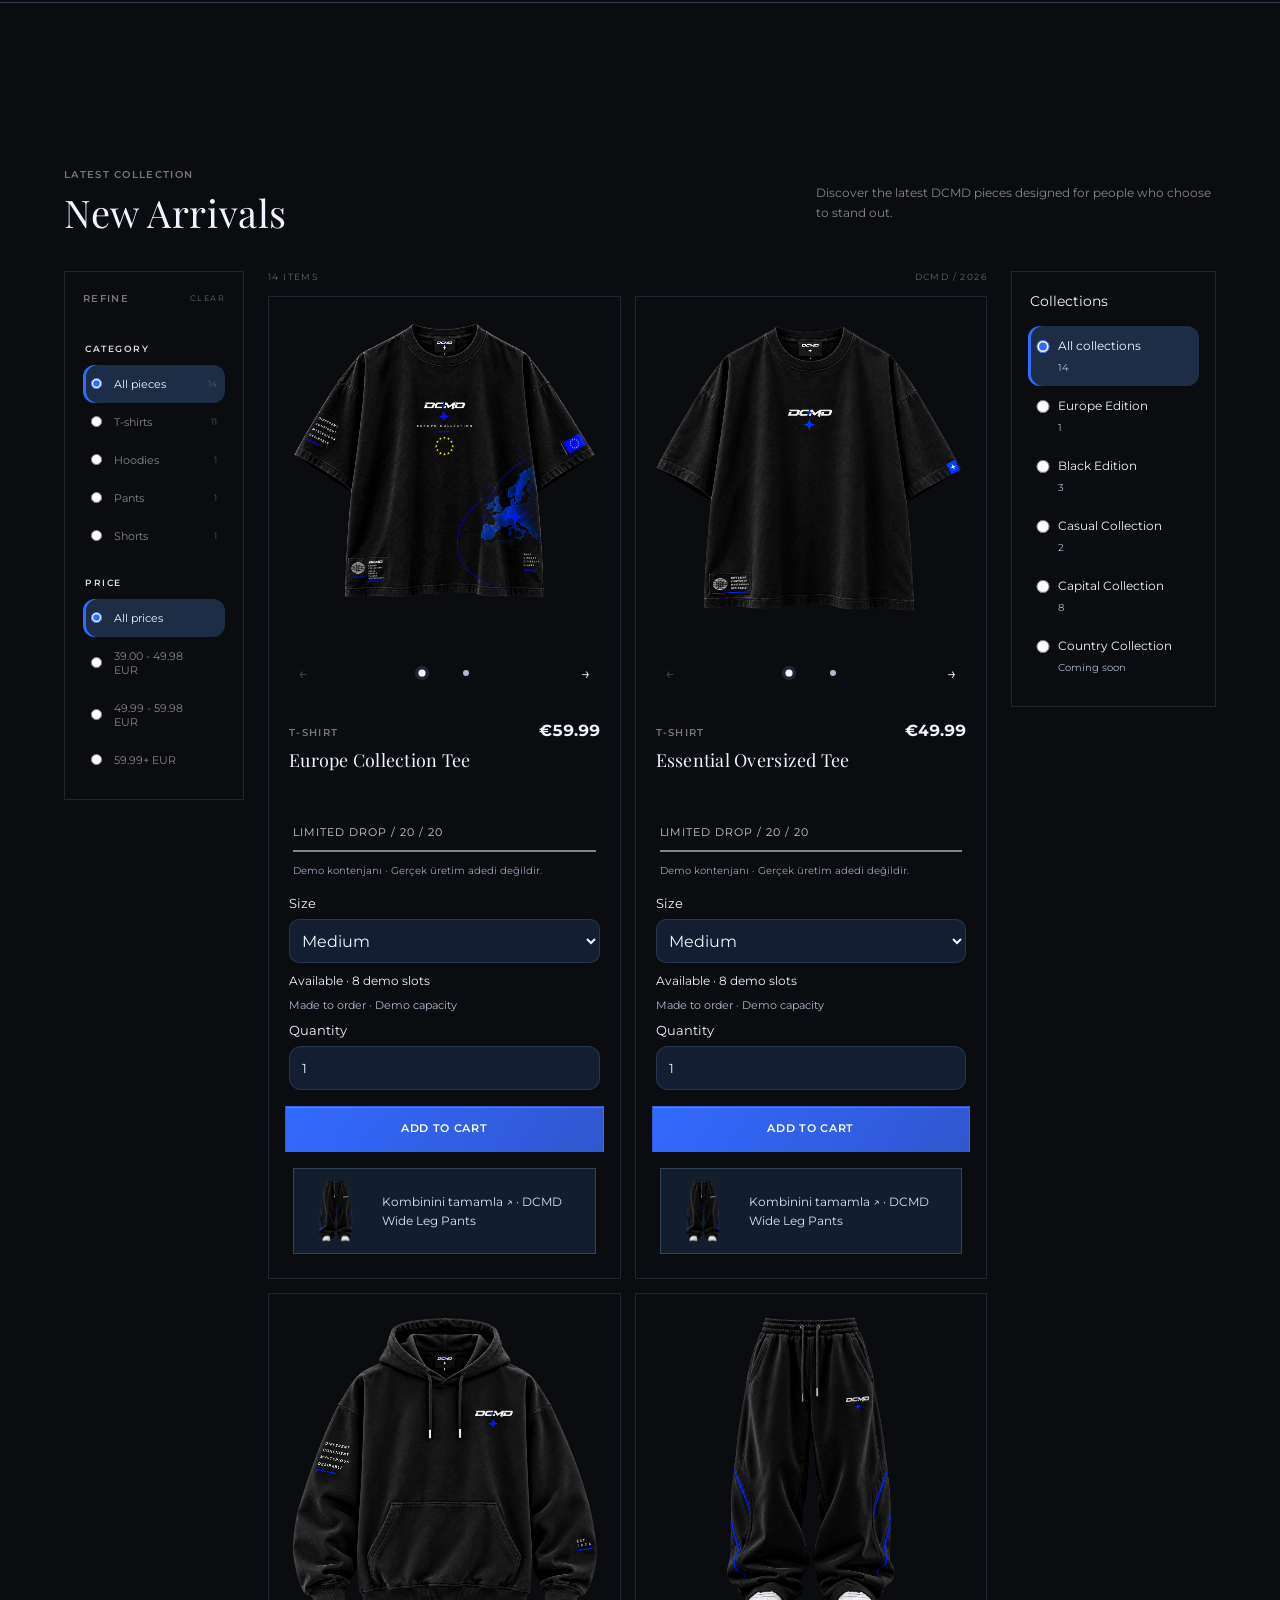
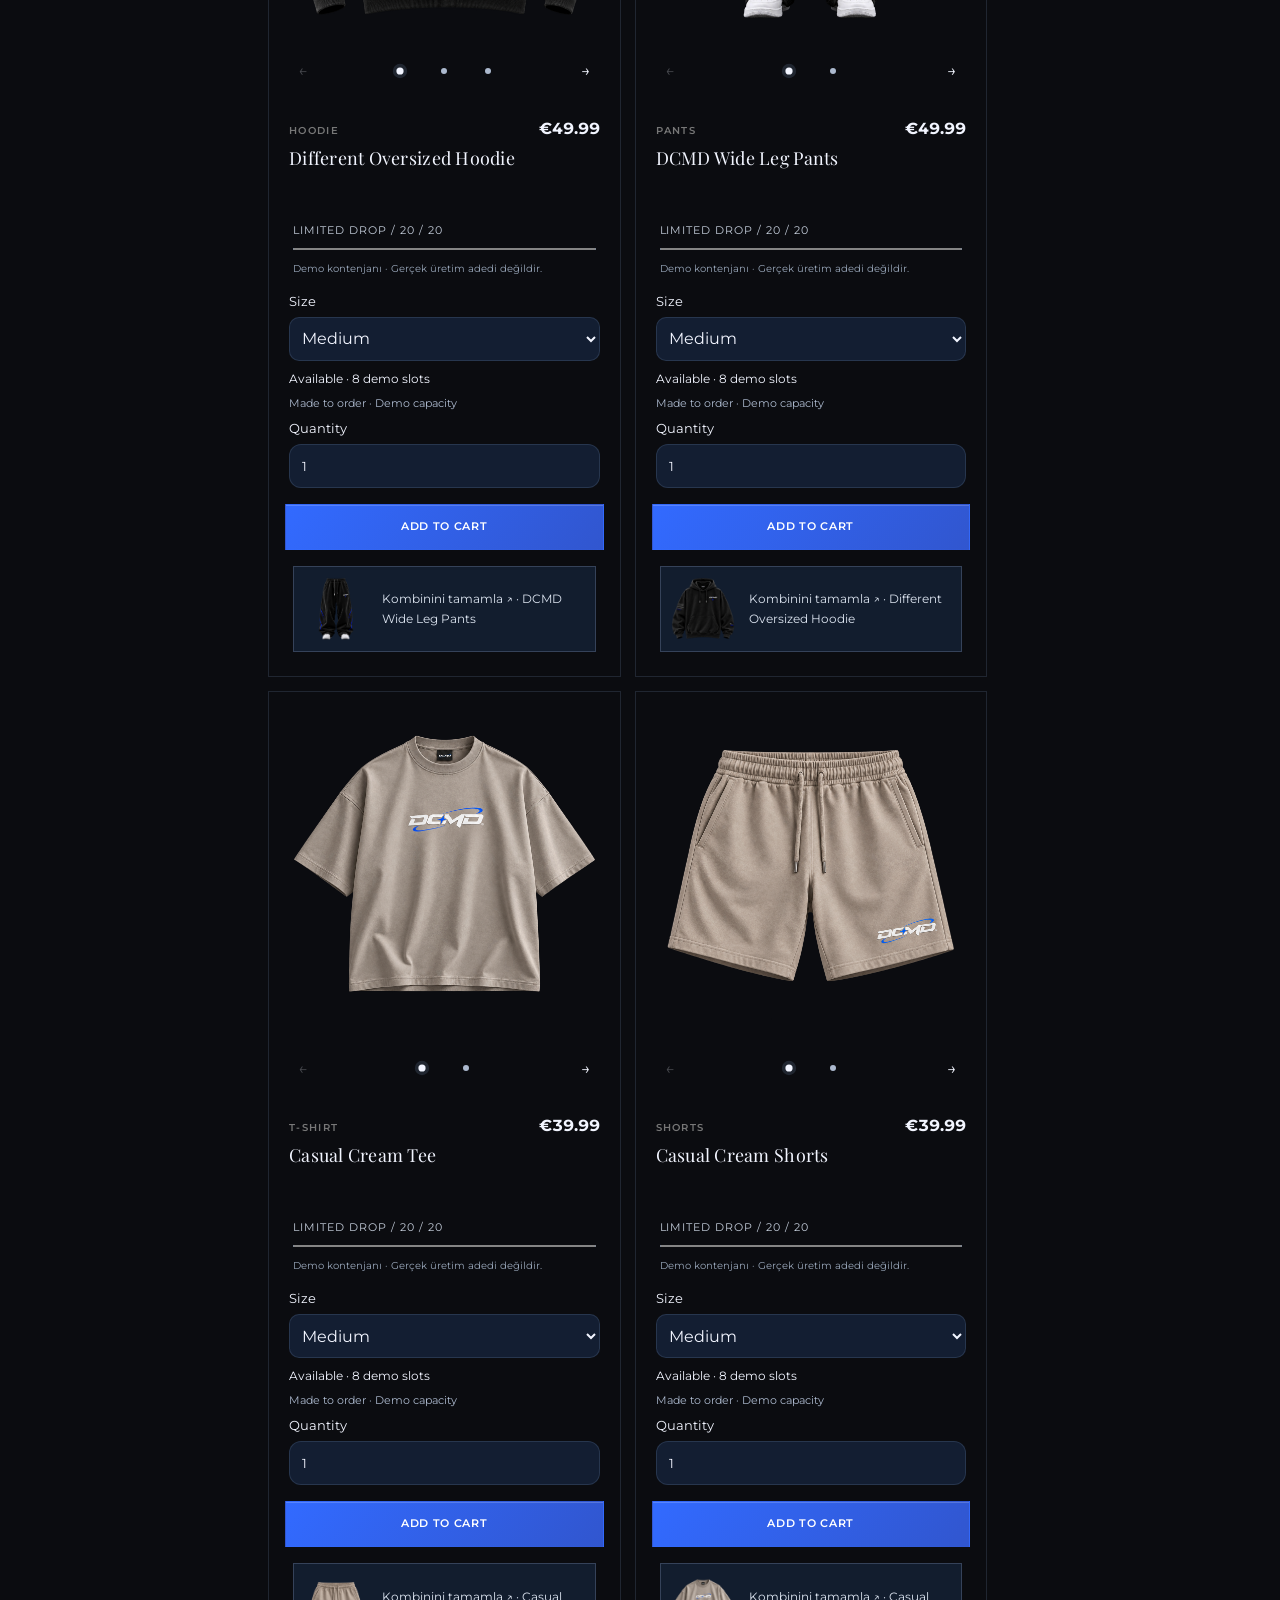
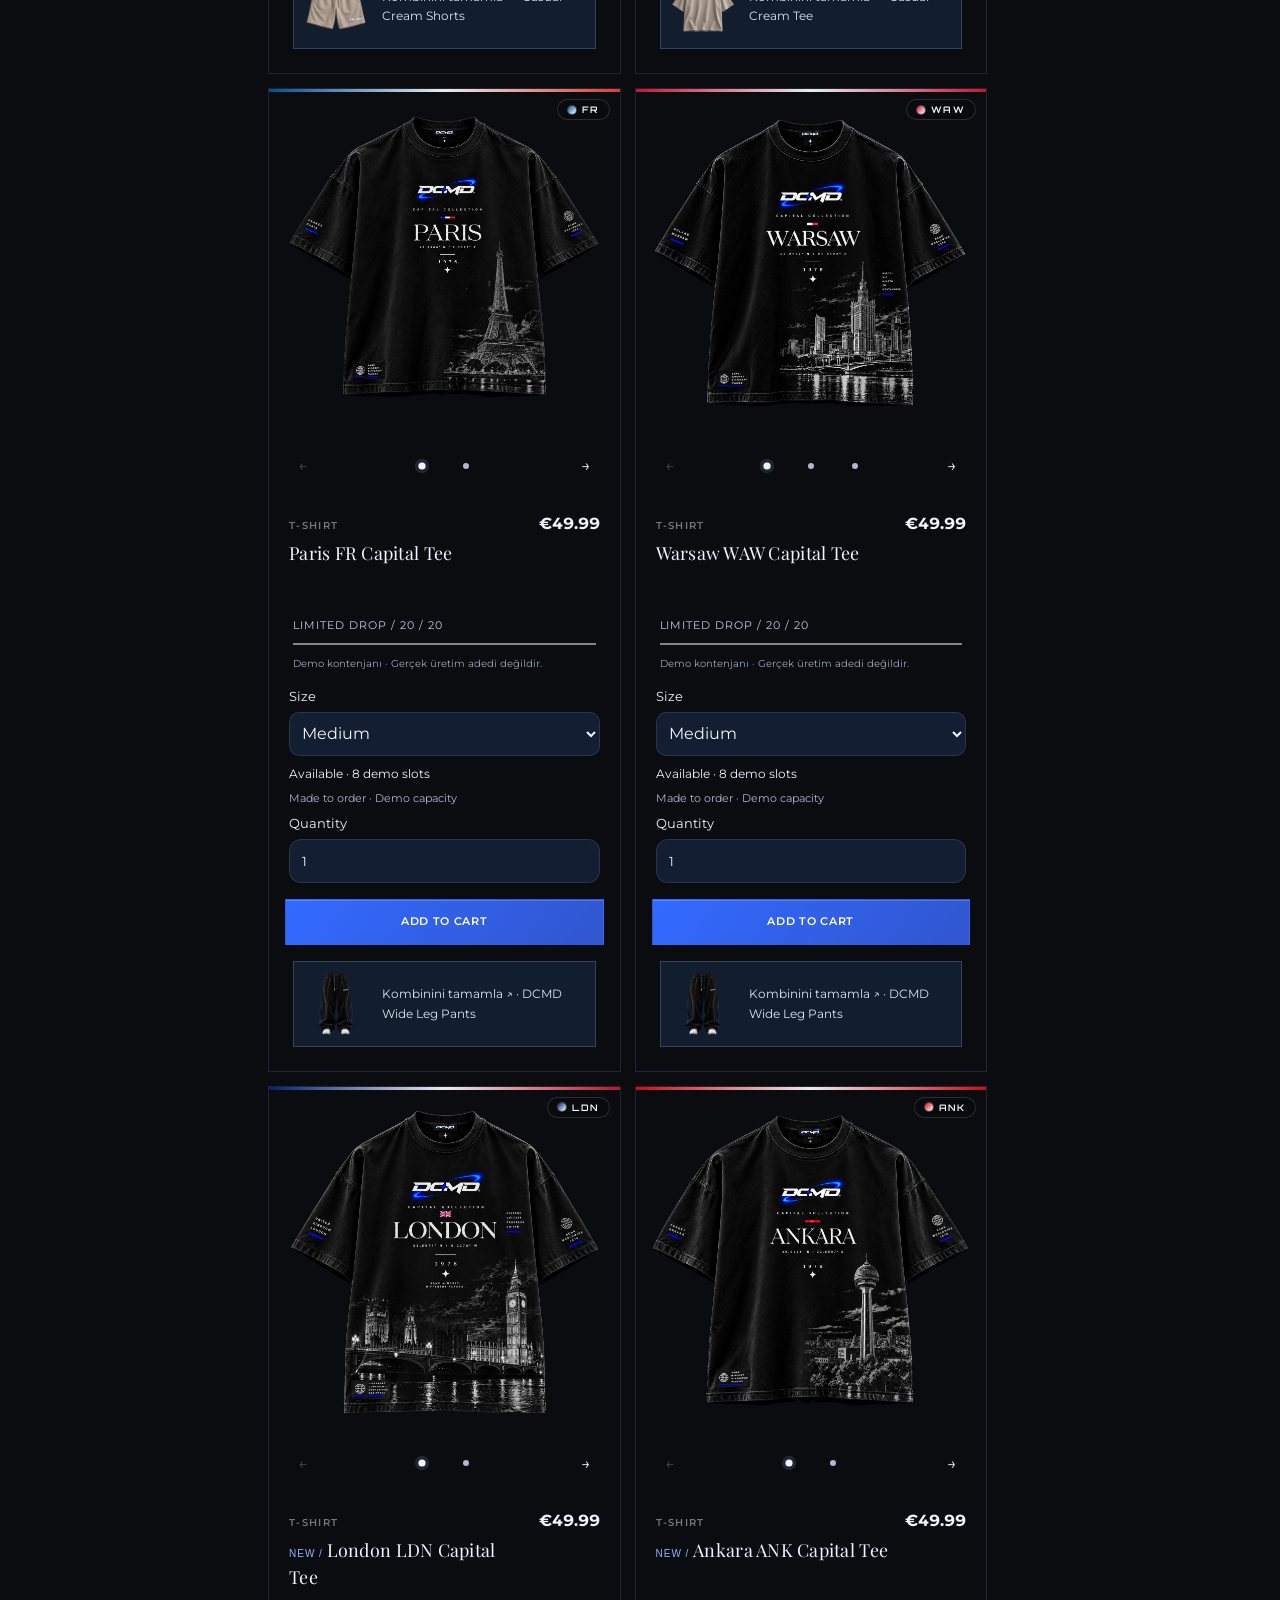
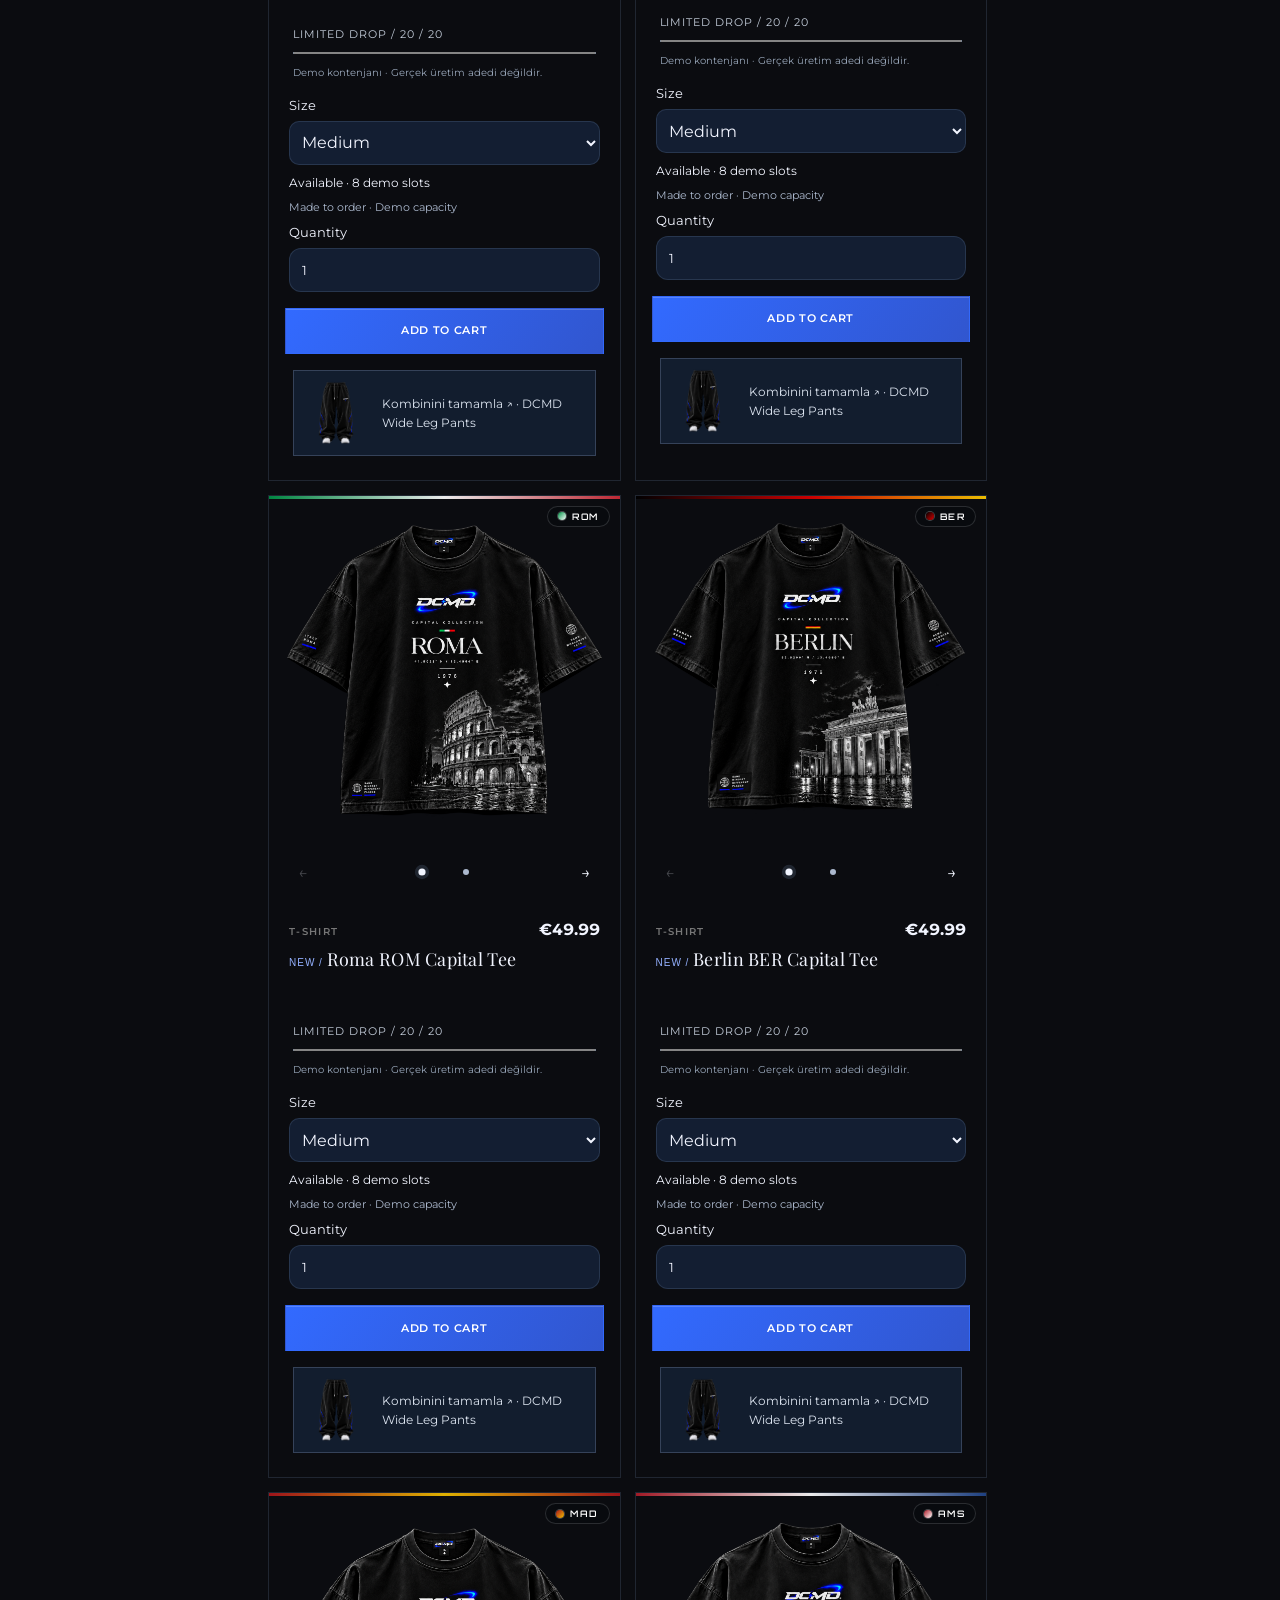
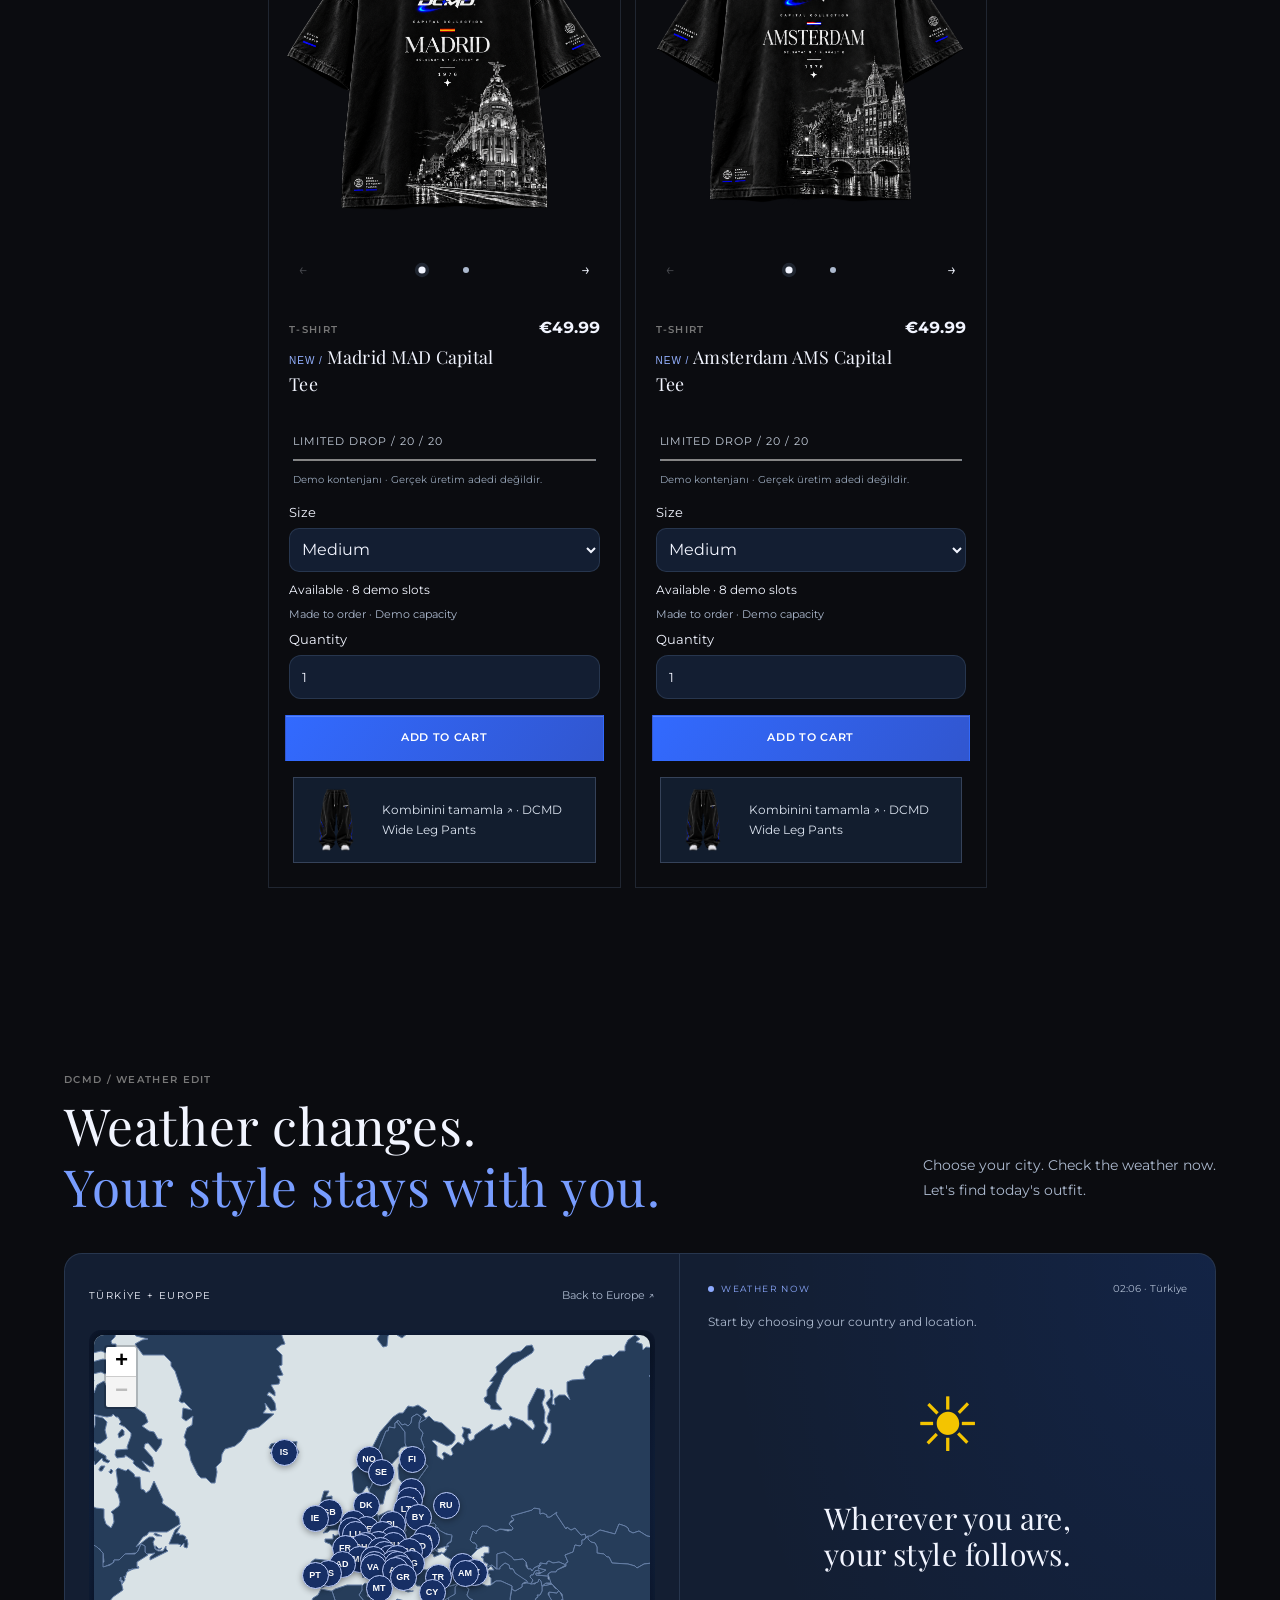
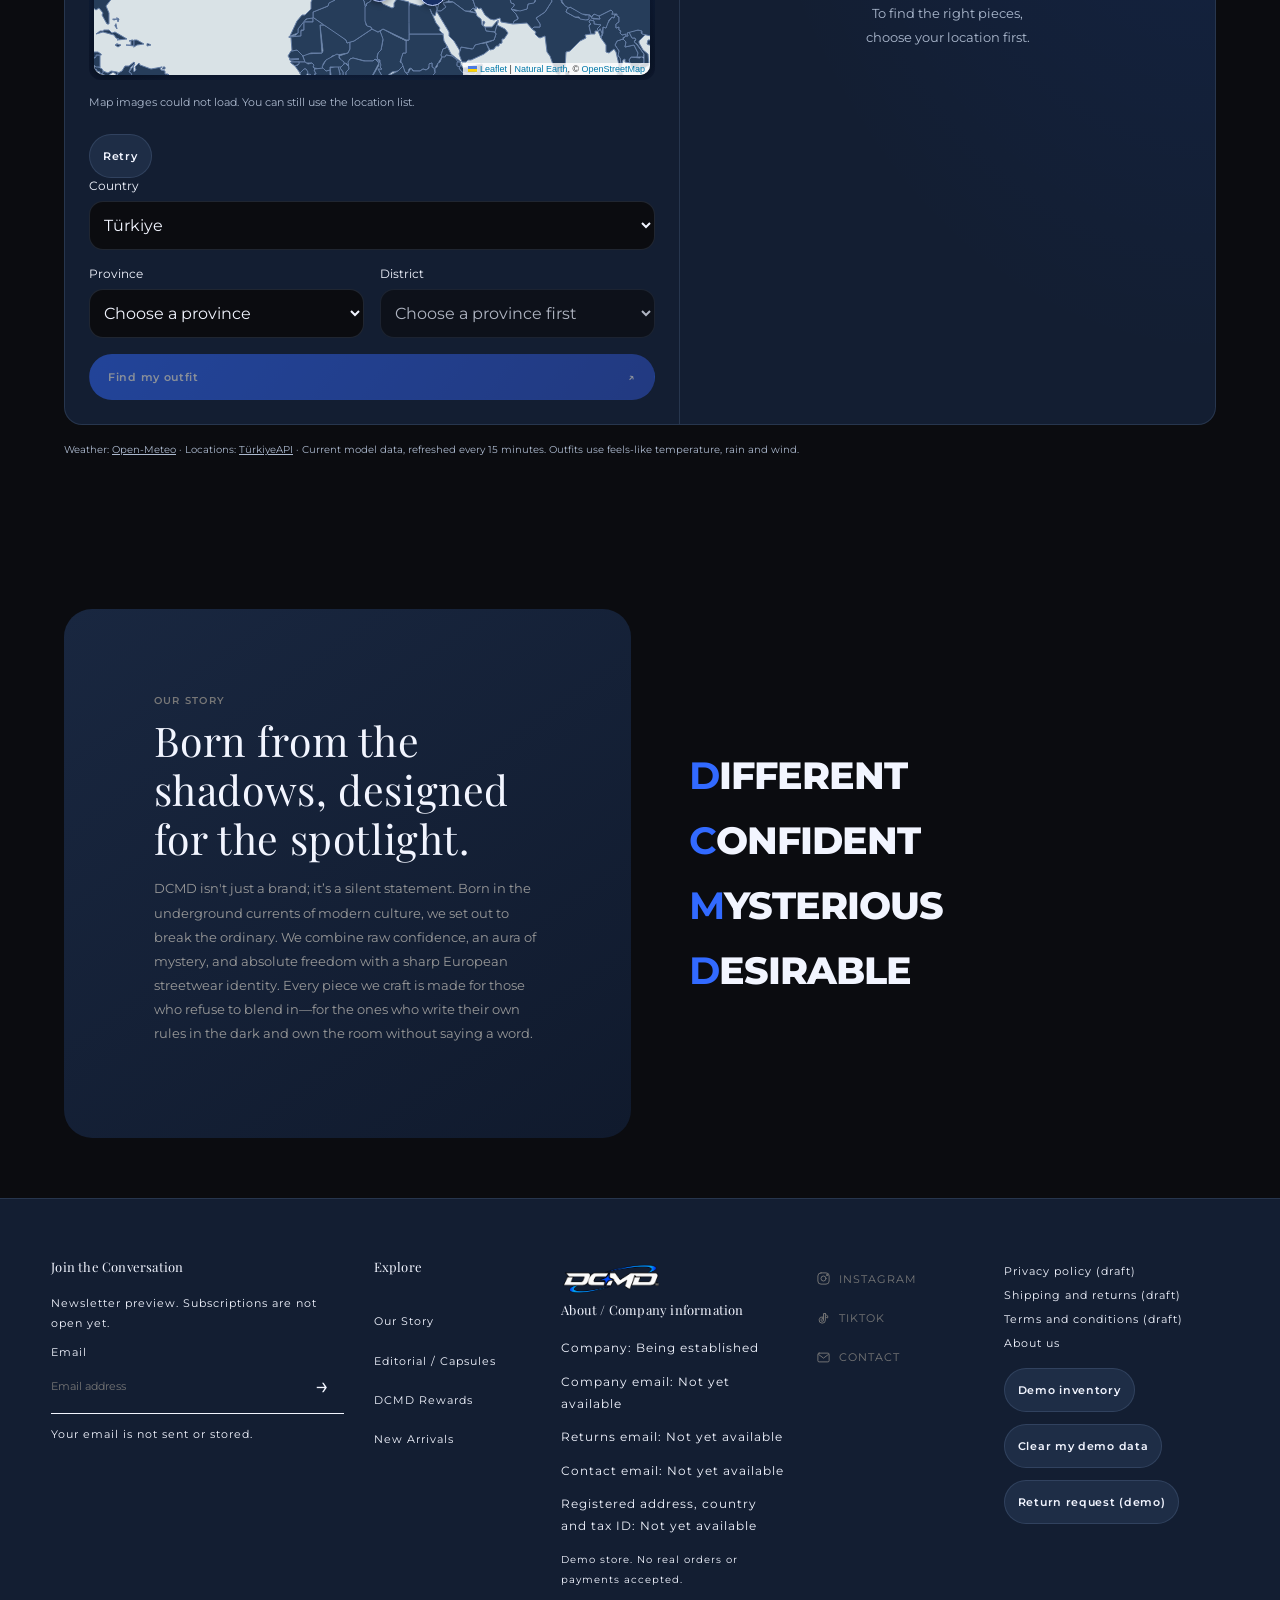
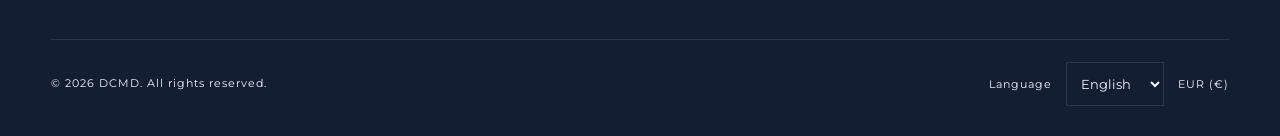
==== commit 2e7035a0: "Complete product imagery, weather recovery, boutique features and campaign playlist" ====
--- a/index.html
+++ b/index.html
@@ -9,12 +9,13 @@
   <link href="https://fonts.googleapis.com/css2?family=Montserrat:wght@300;400;500;600&amp;family=Playfair+Display:ital,wght@0,400;0,600;1,400&amp;display=swap" rel="stylesheet">
   <link rel="stylesheet" href="style.css?v=poll-1">
   <link rel="stylesheet" href="vendor/leaflet.css">
-  <link rel="stylesheet" href="weather.css?v=recovery-1">
+  <link rel="stylesheet" href="weather.css?v=recovery-2">
   <link rel="stylesheet" href="languages.css">
   <link rel="stylesheet" href="dcmd-enhance.css?v=4">
   <link rel="stylesheet" href="dcmd-system.css?v=3">
   <link rel="stylesheet" href="dcmd-editorial.css?v=compact-models-5">
-  <link rel="stylesheet" href="dcmd-reference.css?v=1">
+  <link rel="stylesheet" href="dcmd-reference.css?v=photos-3">
+  <link rel="stylesheet" href="dcmd-boutique.css?v=1">
 </head>
 <body>
   <div class="site-stars site-stars-one" aria-hidden="true"></div>
@@ -45,7 +46,7 @@
       <a href="#products" data-collection-link="europe">Europe Edition</a>
       <a href="#products" data-collection-link="black">Black Edition</a>
       <a href="#products" data-collection-link="casual">Casual Collection</a>
-      <a href="#campaignLooks">View lookbook</a>
+      <a href="#capsules">Editorial / Capsules</a>
       <a href="#rewards">DCMD Rewards</a>
       <p>Unisex pieces. One shared collection.</p>
     </div>
@@ -76,7 +77,7 @@
       <a href="#products" data-collection-link="country">Country Collection <span aria-hidden="true">&#8599;</span></a>
       <a href="#products" data-collection-link="casual">Casual Collection <span aria-hidden="true">&#8599;</span></a>
       <a href="#products" data-collection-link="capital">Capital Collection <span aria-hidden="true">&#8599;</span></a>
-      <div class="menu-secondary"><a href="#campaignLooks">View lookbook</a><a href="#rewards">DCMD Rewards</a><a href="#weather-style">Havaya G&#246;re Giyin</a><a href="#story">Our Story</a><a href="#contact">Contact</a></div>
+      <div class="menu-secondary"><a href="#capsules">Editorial / Capsules</a><a href="#rewards">DCMD Rewards</a><a href="#weather-style">Havaya G&#246;re Giyin</a><a href="#story">Our Story</a><a href="#contact">Contact</a></div>
       <div class="mobile-menu-visuals"><a href="#products" data-collection-link="europe"><img src="images/campaign-europe-front.jpeg" alt="Europe Edition" loading="lazy"></a><a href="#products" data-collection-link="black"><img src="images/campaign-black-front.jpeg" alt="Black Edition" loading="lazy"></a></div>
     </div>
     <div class="menu-language"><p class="eyebrow">Language</p>
@@ -108,7 +109,7 @@
   <div class="shooting-star" aria-hidden="true"></div>
 
   <div class="hero-media" aria-hidden="true">
-    <video id="campaignVideo" muted loop playsinline preload="none" poster="images/campaign-black-front.jpeg" tabindex="-1" data-src="images/dcmd-campaign.mp4"></video>
+    <video id="campaignVideo" muted playsinline preload="none" poster="images/campaign-black-front.jpeg" tabindex="-1" data-src="images/dcmd-campaign.mp4"></video>
   </div>
 
   <div class="hero-copy">
@@ -137,6 +138,7 @@
      <a class="mobile-weather-link" href="#weather-style">⌖ Haritadan havana göre kombin bul ↗</a>
   </div>
   <button id="campaignPlayback" class="campaign-playback" type="button" aria-controls="campaignVideo" aria-pressed="false">Play film</button>
+  <div class="campaign-sequence"><span id="campaignCounter" aria-live="polite">1 / 2</span><button id="campaignNext" type="button" aria-controls="campaignVideo">Sonraki film →</button></div>
   </header>
 
   <section class="campaign-editorial" id="campaignLooks" aria-labelledby="campaignTitle">
@@ -159,33 +161,18 @@
     </div>
   </section>
 
-  <section class="model-showcase" aria-labelledby="modelShowcaseTitle">
-    <div class="model-showcase-head">
-      <div>
-        <span class="eyebrow">DCMD campaign</span>
-        <h2 id="modelShowcaseTitle">Two cities. One mindset.</h2>
-      </div>
-      <p>Warsaw / PL · Paris / FR</p>
-    </div>
-
-    <div class="model-showcase-grid">
-      <article class="model-window model-window-warsaw">
-        <img src="images/model-warsaw-front-back.jpg" alt="Female model showing the front and back of the DCMD Warsaw Capital Collection T-shirt">
-        <div class="model-window-copy">
-          <span>01 / WARSAW</span>
-          <h3>Capital Collection</h3>
-          <a href="#products" data-collection-link="capital">View front &amp; back</a>
-        </div>
-      </article>
-
-      <article class="model-window model-window-paris">
-        <img src="images/model-paris-cutout.png" loading="lazy" alt="DCMD Paris FR Capital Collection">
-        <div class="model-window-copy">
-          <span>02 / PARIS</span>
-          <h3>Capital Collection</h3>
-          <a href="#products" data-collection-link="capital">Explore the piece</a>
-        </div>
-      </article>
+  <section class="reference-lookbook" aria-label="View lookbook">
+    <a class="lookbook-tile" href="#products" data-collection-link="black"><img src="images/campaign-black-front.jpeg" alt="Black Edition" loading="lazy"><span><b>01</b><small>View look</small></span></a>
+    <a class="lookbook-tile" href="#products" data-collection-link="europe"><img src="images/campaign-europe-front.jpeg" alt="Europe Edition" loading="lazy"><span><b>02</b><small>View look</small></span></a>
+    <a class="lookbook-tile" href="#products" data-collection-link="capital"><img src="images/model-paris-cutout.png" alt="Capital Collection" loading="lazy"><span><b>03</b><small>View look</small></span></a>
+  </section>
+  <section id="rewards" class="rewards-section" aria-labelledby="rewardsTitle">
+    <div><span class="eyebrow">DCMD COMMUNITY</span><h2 id="rewardsTitle">DCMD Rewards</h2><p>Ten orders. Ten stars. One shared journey.</p></div>
+    <div class="rewards-card">
+      <div class="rewards-header"><h3>DCMD<sub>✦</sub></h3><span>REWARDS · DEMO</span></div>
+      <div id="rewardStars" class="rewards-icons" aria-hidden="true"><span>✦</span><span>✦</span><span>✦</span><span>✦</span><span>✦</span><span>✦</span><span>✦</span><span>✦</span><span>✦</span><span>✦</span></div>
+      <p class="rewards-balance"><output id="rewardBalance">0 / 10</output> <span>Completed demo orders</span></p>
+      <p id="rewardsStatus" role="status">One star per completed demo order. No real reward or discount is issued.</p>
     </div>
   </section>
 
@@ -299,8 +286,8 @@
       <article class="product-card" data-collection="europe" data-category="tshirt" data-price="59.99" data-name="Europe Collection Tee">
         <div class="product-gallery" role="group" aria-label="DCMD Europe Collection T-shirt">
           <div class="product-img" tabindex="0" aria-label="Product photos">
-            <img src="images/europe-tshirt-front.jpeg" alt="DCMD Europe Collection T-shirt - front" draggable="false">
-            <img src="images/europe-tshirt-back.jpeg?v=poll-1" alt="DCMD Europe Collection T-shirt - back" loading="lazy" draggable="false">
+            <img src="images/europe-tshirt-front-cutout.png" alt="DCMD Europe Collection T-shirt - front" draggable="false">
+            <img src="images/europe-tshirt-back-cutout.png?v=poll-1" alt="DCMD Europe Collection T-shirt - back" loading="lazy" draggable="false">
           </div>
           <div class="gallery-controls"><button type="button" class="gallery-prev" aria-label="Previous photo">&#8592;</button><div class="gallery-dots"><button type="button" aria-label="Front" aria-pressed="true" data-slide="0"></button><button type="button" aria-label="Back" aria-pressed="false" data-slide="1"></button></div><button type="button" class="gallery-next" aria-label="Next photo">&#8594;</button></div>
         </div>
@@ -323,8 +310,8 @@
       <article class="product-card" data-collection="black" data-category="tshirt" data-price="49.99" data-name="Essential Oversized Tee">
         <div class="product-gallery" role="group" aria-label="DCMD Essential Collection T-shirt">
           <div class="product-img" tabindex="0" aria-label="Product photos">
-            <img src="images/essential-tshirt-front.jpeg" alt="DCMD Essential Collection T-shirt - front" draggable="false">
-            <img src="images/essential-tshirt-back.jpeg?v=poll-1" alt="DCMD Essential Collection T-shirt - back" loading="lazy" draggable="false">
+            <img src="images/essential-tshirt-front-cutout.png" alt="DCMD Essential Collection T-shirt - front" draggable="false">
+            <img src="images/essential-tshirt-back-cutout.png?v=poll-1" alt="DCMD Essential Collection T-shirt - back" loading="lazy" draggable="false">
           </div>
           <div class="gallery-controls"><button type="button" class="gallery-prev" aria-label="Previous photo">&#8592;</button><div class="gallery-dots"><button type="button" aria-label="Front" aria-pressed="true" data-slide="0"></button><button type="button" aria-label="Back" aria-pressed="false" data-slide="1"></button></div><button type="button" class="gallery-next" aria-label="Next photo">&#8594;</button></div>
         </div>
@@ -347,9 +334,9 @@
       <article class="product-card" data-collection="black" data-category="hoodie" data-price="49.99" data-name="Different Oversized Hoodie">
         <div class="product-gallery" role="group" aria-label="DCMD Black Hoodie">
           <div class="product-img" tabindex="0" aria-label="Product photos">
-            <img src="images/hoodie-front.jpeg" alt="DCMD Black Hoodie - front" draggable="false">
-            <img src="images/hoodie-back.jpeg?v=poll-1" alt="DCMD Black Hoodie - back" loading="lazy" draggable="false">
-            <img src="images/model-black-hoodie-front.jpg" alt="DCMD Black Hoodie worn by a male campaign model" loading="lazy" draggable="false">
+            <img src="images/hoodie-front-cutout.png" alt="DCMD Black Hoodie - front" draggable="false">
+            <img src="images/hoodie-back-cutout.png?v=poll-1" alt="DCMD Black Hoodie - back" loading="lazy" draggable="false">
+            <img src="images/model-black-hoodie-front-cutout.png" alt="DCMD Black Hoodie worn by a male campaign model" loading="lazy" draggable="false">
           </div>
           <div class="gallery-controls"><button type="button" class="gallery-prev" aria-label="Previous photo">&#8592;</button><div class="gallery-dots"><button type="button" aria-label="Front" aria-pressed="true" data-slide="0"></button><button type="button" aria-label="Back" aria-pressed="false" data-slide="1"></button><button type="button" aria-label="On model" aria-pressed="false" data-slide="2"></button></div><button type="button" class="gallery-next" aria-label="Next photo">&#8594;</button></div>
         </div>
@@ -372,8 +359,8 @@
       <article class="product-card" data-collection="black" data-category="pants" data-price="49.99" data-name="DCMD Wide Leg Pants">
         <div class="product-gallery" role="group" aria-label="DCMD Black Pants">
           <div class="product-img" tabindex="0" aria-label="Product photos">
-            <img src="images/pants-front.jpeg" alt="DCMD Black Pants - front" draggable="false">
-            <img src="images/pants-back.jpeg?v=poll-1" alt="DCMD Black Pants - back" loading="lazy" draggable="false">
+            <img src="images/pants-front-cutout.png" alt="DCMD Black Pants - front" draggable="false">
+            <img src="images/pants-back-cutout.png?v=poll-1" alt="DCMD Black Pants - back" loading="lazy" draggable="false">
           </div>
           <div class="gallery-controls"><button type="button" class="gallery-prev" aria-label="Previous photo">&#8592;</button><div class="gallery-dots"><button type="button" aria-label="Front" aria-pressed="true" data-slide="0"></button><button type="button" aria-label="Back" aria-pressed="false" data-slide="1"></button></div><button type="button" class="gallery-next" aria-label="Next photo">&#8594;</button></div>
         </div>
@@ -395,8 +382,8 @@
 <article class="product-card" data-collection="casual" data-category="tshirt" data-price="39.99" data-name="Casual Cream Tee">
         <div class="product-gallery" role="group" aria-label="Casual Cream Tee">
           <div class="product-img" tabindex="0" aria-label="Product photos">
-            <img src="images/casual-tee-front.jpeg" alt="Casual Cream Tee - front" draggable="false">
-            <img src="images/casual-tee-back.jpeg?v=poll-1" alt="Casual Cream Tee - back" loading="lazy" draggable="false">
+            <img src="images/casual-tee-front-cutout.png" alt="Casual Cream Tee - front" draggable="false">
+            <img src="images/casual-tee-back-cutout.png?v=poll-1" alt="Casual Cream Tee - back" loading="lazy" draggable="false">
           </div>
           <div class="gallery-controls"><button type="button" class="gallery-prev" aria-label="Previous photo">&#8592;</button><div class="gallery-dots"><button type="button" aria-label="Front" aria-pressed="true" data-slide="0"></button><button type="button" aria-label="Back" aria-pressed="false" data-slide="1"></button></div><button type="button" class="gallery-next" aria-label="Next photo">&#8594;</button></div>
         </div>
@@ -417,8 +404,8 @@
 <article class="product-card" data-collection="casual" data-category="shorts" data-price="39.99" data-name="Casual Cream Shorts">
         <div class="product-gallery" role="group" aria-label="Casual Cream Shorts">
           <div class="product-img" tabindex="0" aria-label="Product photos">
-            <img src="images/casual-shorts-front.jpeg" alt="Casual Cream Shorts - front" draggable="false">
-            <img src="images/casual-shorts-back.jpeg?v=poll-1" alt="Casual Cream Shorts - back" loading="lazy" draggable="false">
+            <img src="images/casual-shorts-front-cutout.png" alt="Casual Cream Shorts - front" draggable="false">
+            <img src="images/casual-shorts-back-cutout.png?v=poll-1" alt="Casual Cream Shorts - back" loading="lazy" draggable="false">
           </div>
           <div class="gallery-controls"><button type="button" class="gallery-prev" aria-label="Previous photo">&#8592;</button><div class="gallery-dots"><button type="button" aria-label="Front" aria-pressed="true" data-slide="0"></button><button type="button" aria-label="Back" aria-pressed="false" data-slide="1"></button></div><button type="button" class="gallery-next" aria-label="Next photo">&#8594;</button></div>
         </div>
@@ -439,8 +426,8 @@
 <article class="product-card" data-collection="capital" data-country="fr" data-category="tshirt" data-price="49.99" data-name="Paris FR Capital Tee">
         <div class="product-gallery" role="group" aria-label="Paris FR Capital Tee">
           <div class="product-img" tabindex="0" aria-label="Product photos">
-            <img src="images/capital-paris-front.jpeg" alt="Paris FR Capital Tee - front" draggable="false">
-            <img src="images/capital-paris-back.jpeg?v=poll-1" alt="Paris FR Capital Tee - back" loading="lazy" draggable="false">
+            <img src="images/capital-paris-front-cutout.png" alt="Paris FR Capital Tee - front" draggable="false">
+            <img src="images/capital-paris-back-cutout.png?v=poll-1" alt="Paris FR Capital Tee - back" loading="lazy" draggable="false">
           </div>
           <div class="gallery-controls"><button type="button" class="gallery-prev" aria-label="Previous photo">&#8592;</button><div class="gallery-dots"><button type="button" aria-label="Front" aria-pressed="true" data-slide="0"></button><button type="button" aria-label="Back" aria-pressed="false" data-slide="1"></button></div><button type="button" class="gallery-next" aria-label="Next photo">&#8594;</button></div>
         </div>
@@ -461,9 +448,9 @@
 <article class="product-card" data-collection="capital" data-country="pl" data-category="tshirt" data-price="49.99" data-name="Warsaw WAW Capital Tee">
         <div class="product-gallery" role="group" aria-label="Warsaw WAW Capital Tee">
           <div class="product-img" tabindex="0" aria-label="Product photos">
-            <img src="images/capital-warsaw-front.jpeg" alt="Warsaw WAW Capital Tee - front" draggable="false">
-            <img src="images/capital-warsaw-back.jpeg?v=poll-1" alt="Warsaw WAW Capital Tee - back" loading="lazy" draggable="false">
-            <img src="images/model-warsaw-front-back.jpg" alt="Warsaw Capital Collection T-shirt shown on female campaign models, front and back" loading="lazy" draggable="false">
+            <img src="images/capital-warsaw-front-cutout.png" alt="Warsaw WAW Capital Tee - front" draggable="false">
+            <img src="images/capital-warsaw-back-cutout.png?v=poll-1" alt="Warsaw WAW Capital Tee - back" loading="lazy" draggable="false">
+            <img src="images/model-warsaw-front-back-cutout.png" alt="Warsaw Capital Collection T-shirt shown on female campaign models, front and back" loading="lazy" draggable="false">
           </div>
           <div class="gallery-controls"><button type="button" class="gallery-prev" aria-label="Previous photo">&#8592;</button><div class="gallery-dots"><button type="button" aria-label="Front" aria-pressed="true" data-slide="0"></button><button type="button" aria-label="Back" aria-pressed="false" data-slide="1"></button><button type="button" aria-label="On models" aria-pressed="false" data-slide="2"></button></div><button type="button" class="gallery-next" aria-label="Next photo">&#8594;</button></div>
         </div>
@@ -480,6 +467,72 @@
         <button class="add" type="button">
           ADD TO CART
         </button>
+      </article>
+      <article class="product-card" data-collection="capital" data-country="gb" data-city="LDN" data-category="tshirt" data-price="49.99" data-name="London LDN Capital Tee">
+        <div class="product-gallery" role="group" aria-label="London LDN Capital Tee">
+          <div class="product-img" tabindex="0" aria-label="Product photos">
+            <img src="images/capital-london-front-cutout.png" alt="London LDN Capital Tee - front" loading="lazy" draggable="false">
+            <img src="images/capital-london-back-cutout.png" alt="London LDN Capital Tee - back" loading="lazy" draggable="false">
+          </div>
+          <div class="gallery-controls"><button type="button" class="gallery-prev" aria-label="Previous photo">&#8592;</button><div class="gallery-dots"><button type="button" aria-label="Front" aria-pressed="true" data-slide="0"></button><button type="button" aria-label="Back" aria-pressed="false" data-slide="1"></button></div><button type="button" class="gallery-next" aria-label="Next photo">&#8594;</button></div>
+        </div>
+        <div class="product-info"><div><span class="eyebrow">T-shirt</span><h3>London LDN Capital Tee</h3></div><strong>49.99 EUR</strong></div>
+        <button class="add" type="button">ADD TO CART</button>
+      </article>
+      <article class="product-card" data-collection="capital" data-country="tr" data-city="ANK" data-category="tshirt" data-price="49.99" data-name="Ankara ANK Capital Tee">
+        <div class="product-gallery" role="group" aria-label="Ankara ANK Capital Tee">
+          <div class="product-img" tabindex="0" aria-label="Product photos">
+            <img src="images/capital-ankara-front-cutout.png" alt="Ankara ANK Capital Tee - front" loading="lazy" draggable="false">
+            <img src="images/capital-ankara-back-cutout.png" alt="Ankara ANK Capital Tee - back" loading="lazy" draggable="false">
+          </div>
+          <div class="gallery-controls"><button type="button" class="gallery-prev" aria-label="Previous photo">&#8592;</button><div class="gallery-dots"><button type="button" aria-label="Front" aria-pressed="true" data-slide="0"></button><button type="button" aria-label="Back" aria-pressed="false" data-slide="1"></button></div><button type="button" class="gallery-next" aria-label="Next photo">&#8594;</button></div>
+        </div>
+        <div class="product-info"><div><span class="eyebrow">T-shirt</span><h3>Ankara ANK Capital Tee</h3></div><strong>49.99 EUR</strong></div>
+        <button class="add" type="button">ADD TO CART</button>
+      </article>
+      <article class="product-card" data-collection="capital" data-country="it" data-city="ROM" data-category="tshirt" data-price="49.99" data-name="Roma ROM Capital Tee">
+        <div class="product-gallery" role="group" aria-label="Roma ROM Capital Tee">
+          <div class="product-img" tabindex="0" aria-label="Product photos">
+            <img src="images/capital-roma-front-cutout.png" alt="Roma ROM Capital Tee - front" loading="lazy" draggable="false">
+            <img src="images/capital-roma-back-cutout.png" alt="Roma ROM Capital Tee - back" loading="lazy" draggable="false">
+          </div>
+          <div class="gallery-controls"><button type="button" class="gallery-prev" aria-label="Previous photo">&#8592;</button><div class="gallery-dots"><button type="button" aria-label="Front" aria-pressed="true" data-slide="0"></button><button type="button" aria-label="Back" aria-pressed="false" data-slide="1"></button></div><button type="button" class="gallery-next" aria-label="Next photo">&#8594;</button></div>
+        </div>
+        <div class="product-info"><div><span class="eyebrow">T-shirt</span><h3>Roma ROM Capital Tee</h3></div><strong>49.99 EUR</strong></div>
+        <button class="add" type="button">ADD TO CART</button>
+      </article>
+      <article class="product-card" data-collection="capital" data-country="de" data-city="BER" data-category="tshirt" data-price="49.99" data-name="Berlin BER Capital Tee">
+        <div class="product-gallery" role="group" aria-label="Berlin BER Capital Tee">
+          <div class="product-img" tabindex="0" aria-label="Product photos">
+            <img src="images/capital-berlin-front-cutout.png" alt="Berlin BER Capital Tee - front" loading="lazy" draggable="false">
+            <img src="images/capital-berlin-back-cutout.png" alt="Berlin BER Capital Tee - back" loading="lazy" draggable="false">
+          </div>
+          <div class="gallery-controls"><button type="button" class="gallery-prev" aria-label="Previous photo">&#8592;</button><div class="gallery-dots"><button type="button" aria-label="Front" aria-pressed="true" data-slide="0"></button><button type="button" aria-label="Back" aria-pressed="false" data-slide="1"></button></div><button type="button" class="gallery-next" aria-label="Next photo">&#8594;</button></div>
+        </div>
+        <div class="product-info"><div><span class="eyebrow">T-shirt</span><h3>Berlin BER Capital Tee</h3></div><strong>49.99 EUR</strong></div>
+        <button class="add" type="button">ADD TO CART</button>
+      </article>
+      <article class="product-card" data-collection="capital" data-country="es" data-city="MAD" data-category="tshirt" data-price="49.99" data-name="Madrid MAD Capital Tee">
+        <div class="product-gallery" role="group" aria-label="Madrid MAD Capital Tee">
+          <div class="product-img" tabindex="0" aria-label="Product photos">
+            <img src="images/capital-madrid-front-cutout.png" alt="Madrid MAD Capital Tee - front" loading="lazy" draggable="false">
+            <img src="images/capital-madrid-back-cutout.png" alt="Madrid MAD Capital Tee - back" loading="lazy" draggable="false">
+          </div>
+          <div class="gallery-controls"><button type="button" class="gallery-prev" aria-label="Previous photo">&#8592;</button><div class="gallery-dots"><button type="button" aria-label="Front" aria-pressed="true" data-slide="0"></button><button type="button" aria-label="Back" aria-pressed="false" data-slide="1"></button></div><button type="button" class="gallery-next" aria-label="Next photo">&#8594;</button></div>
+        </div>
+        <div class="product-info"><div><span class="eyebrow">T-shirt</span><h3>Madrid MAD Capital Tee</h3></div><strong>49.99 EUR</strong></div>
+        <button class="add" type="button">ADD TO CART</button>
+      </article>
+      <article class="product-card" data-collection="capital" data-country="nl" data-city="AMS" data-category="tshirt" data-price="49.99" data-name="Amsterdam AMS Capital Tee">
+        <div class="product-gallery" role="group" aria-label="Amsterdam AMS Capital Tee">
+          <div class="product-img" tabindex="0" aria-label="Product photos">
+            <img src="images/capital-amsterdam-front-cutout.png" alt="Amsterdam AMS Capital Tee - front" loading="lazy" draggable="false">
+            <img src="images/capital-amsterdam-back-cutout.png" alt="Amsterdam AMS Capital Tee - back" loading="lazy" draggable="false">
+          </div>
+          <div class="gallery-controls"><button type="button" class="gallery-prev" aria-label="Previous photo">&#8592;</button><div class="gallery-dots"><button type="button" aria-label="Front" aria-pressed="true" data-slide="0"></button><button type="button" aria-label="Back" aria-pressed="false" data-slide="1"></button></div><button type="button" class="gallery-next" aria-label="Next photo">&#8594;</button></div>
+        </div>
+        <div class="product-info"><div><span class="eyebrow">T-shirt</span><h3>Amsterdam AMS Capital Tee</h3></div><strong>49.99 EUR</strong></div>
+        <button class="add" type="button">ADD TO CART</button>
       </article>
         </div><p id="productsEmpty" role="status" hidden></p>
       </div>
@@ -566,29 +619,14 @@
     </div>
     <p class="poll-disclaimer">Anket önizlemesi · Seçimin yalnızca bu tarayıcıda saklanır. Ortak oylama henüz açık değil.</p>
   </dialog>
-  <section class="reference-lookbook" aria-label="View lookbook">
-    <a class="lookbook-tile" href="#products" data-collection-link="black"><img src="images/campaign-black-front.jpeg" alt="Black Edition" loading="lazy"><span><b>01</b><small>View look</small></span></a>
-    <a class="lookbook-tile" href="#products" data-collection-link="europe"><img src="images/campaign-europe-front.jpeg" alt="Europe Edition" loading="lazy"><span><b>02</b><small>View look</small></span></a>
-    <a class="lookbook-tile" href="#products" data-collection-link="capital"><img src="images/model-paris-cutout.png" alt="Capital Collection" loading="lazy"><span><b>03</b><small>View look</small></span></a>
-  </section>
-  <section id="rewards" class="rewards-section" aria-labelledby="rewardsTitle">
-    <div><span class="eyebrow">DCMD COMMUNITY</span><h2 id="rewardsTitle">DCMD Rewards</h2><p>Preview the rewards experience. Demo points have no cash or discount value.</p><button id="previewPoints" class="icon" type="button">Preview +50 points</button></div>
-    <div class="rewards-card">
-      <div class="rewards-header"><h3>DCMD<sub>✦</sub></h3><span>REWARDS · DEMO</span></div>
-      <div id="rewardStars" class="rewards-icons" aria-hidden="true"><span>✦</span><span>✦</span><span>✦</span><span>✦</span><span>✦</span></div>
-      <p class="rewards-balance"><output id="rewardBalance">0 / 250</output> <span>Demo points</span></p>
-      <div class="rewards-actions"><button id="scanRewards" class="btn-scan" type="button">SCAN CODE</button><button id="redeemRewards" class="btn-redeem" type="button" disabled>REDEEM</button></div>
-      <p id="rewardsStatus" role="status">Demo only. No account or purchase required.</p>
-    </div>
-  </section>
   <div id="pointsPopup" class="points-popup" hidden>
-    <div class="popup-brand" aria-hidden="true">✦</div><div class="popup-content" role="status"><span>+50 POINTS</span><small>DEMO</small></div><button id="pointsClose" class="popup-close" type="button" aria-label="CLOSE">×</button>
+    <div class="popup-brand" aria-hidden="true">✦</div><div class="popup-content" role="status"><span>+1 STAR</span><small>DEMO</small></div><button id="pointsClose" class="popup-close" type="button" aria-label="CLOSE">×</button>
   </div>
   <footer id="contact" class="luxury-footer">
     <div class="newsletter-box"><h3>Join the Conversation</h3><p>Newsletter preview. Subscriptions are not open yet.</p>
       <form id="newsletterForm"><label for="newsletterEmail">Email</label><div class="input-group"><input id="newsletterEmail" type="email" autocomplete="email" placeholder="Email address" required aria-describedby="newsletterStatus"><button type="submit" aria-label="Preview newsletter">→</button></div><p id="newsletterStatus" role="status">Your email is not sent or stored.</p></form>
     </div>
-    <div class="footer-explore"><h3>Explore</h3><a href="#story">Our Story</a><a href="#campaignLooks">View lookbook</a><a href="#rewards">DCMD Rewards</a><a href="#products" data-collection-link="all">New Arrivals</a></div>
+    <div class="footer-explore"><h3>Explore</h3><a href="#story">Our Story</a><a href="#capsules">Editorial / Capsules</a><a href="#rewards">DCMD Rewards</a><a href="#products" data-collection-link="all">New Arrivals</a></div>
     <div>
       <img src="images/dcmd-logo-transparent.png" alt="DCMD logo">
       <div id="companyInfo" lang="tr"><h3>Hakkımızda / Kurumsal bilgiler</h3><p>Şirket unvanı: Kuruluş aşamasında</p><p>Şirket e-postası: Eklenecek</p><p>İade e-postası: Eklenecek</p><p>İletişim e-postası: Eklenecek</p><p>Kayıtlı adres, ülke ve vergi numarası: Eklenecek</p><small>Test mağazası. Gerçek sipariş ve ödeme kabul edilmez.</small></div>
@@ -687,8 +725,13 @@
             </div>
             <p id="walletDemo" class="checkout-test-note" hidden></p>
           </fieldset>
-        </div>
-        <aside class="checkout-order"><h3>Sipariş özeti</h3><div id="checkoutItems"></div><p class="checkout-total"><span>Ürünler</span><strong id="checkoutSubtotal"></strong></p><p class="checkout-total"><span>Test teslimatı</span><span>Ücretsiz</span></p><p class="checkout-total"><span>Toplam (EUR)</span><strong id="checkoutTotal"></strong></p><small>Örnek fiyatlar. Gerçek vergi ve kargo hesaplaması uygulanmaz.</small></aside>
+          <fieldset class="checkout-fields gift-fields"><legend>03 / Hediye ambalajı</legend>
+            <label class="gift-choice"><input type="checkbox" name="gift"><span>Bu bir hediye mi? Özel mühürlü kutu ile gelsin.</span></label>
+            <small>Demo seçeneği · Ek ücret yok. Satış koşulları açılışta kesinleşecek.</small>
+            <label hidden>Hediye notu (isteğe bağlı)<textarea name="giftNote" maxlength="250" disabled placeholder="Kısa bir not bırak…"></textarea></label>
+          </fieldset>
+        </div>
+        <aside class="checkout-order"><h3>Sipariş özeti</h3><p id="giftSummary">Standart ambalaj</p><div id="checkoutItems"></div><p class="checkout-total"><span>Ürünler</span><strong id="checkoutSubtotal"></strong></p><p class="checkout-total"><span>Test teslimatı</span><span>Ücretsiz</span></p><p class="checkout-total"><span>Toplam (EUR)</span><strong id="checkoutTotal"></strong></p><small>Örnek fiyatlar. Gerçek vergi ve kargo hesaplaması uygulanmaz.</small></aside>
       </div>
       <p>Talep üzerine üretim · Taslak hazırlık süresi 3–7 iş günü. Gerçek teslimat, vergi ve kargo tutarları satış başlamadan kesinleştirilecek.</p>
       <label class="checkout-consent"><input type="checkbox" name="termsAccepted" required><span><a href="policies/terms.html" target="_blank" rel="noopener">Şartlar</a> ve <a href="policies/shipping.html" target="_blank" rel="noopener">kargo/iade taslağını</a> okudum. Bunun gerçek ödeme veya sipariş oluşturmadığını anladım.</span></label>
@@ -812,13 +855,17 @@
     </div>
   </dialog>
 
-  <script src="languages.js?v=reference-6"></script>
-  <script src="commerce.js?v=poll-5"></script>
-  <script src="script.js?v=reference-6"></script>
+  <script src="languages.js?v=capital-7"></script>
+  <script src="commerce.js?v=boutique-6"></script>
+  <script src="campaign-playlist.js?v=1"></script>
+  <script src="script.js?v=boutique-8"></script>
   <script src="vendor/leaflet.js"></script>
-  <script src="weather.js?v=recovery-1"></script>
-  <script src="dcmd-enhance.js?v=3"></script>
-  <script src="dcmd-reference.js?v=1"></script>
+  <script src="data/locations.js?v=1"></script>
+  <script src="weather-direct.js?v=1"></script>
+  <script src="weather.js?v=recovery-2"></script>
+  <script src="dcmd-enhance.js?v=capital-4"></script>
+  <script src="dcmd-reference.js?v=capital-2"></script>
+  <script src="dcmd-boutique.js?v=1"></script>
 
 </body>
 </html>
--- a/weather.css
+++ b/weather.css
@@ -54,7 +54,7 @@
 .outfit-intro p { font-size:12px; color:var(--muted); line-height:1.7; }
 .outfit-products { display:grid; gap:10px; }
 .outfit-product { display:grid; grid-template-columns:56px 1fr auto; align-items:center; gap:12px; border:1px solid var(--line); padding:9px; border-radius:8px; }
-.outfit-product img { width:56px; height:65px; object-fit:cover; border-radius:4px; }
+.outfit-product img { width:56px; height:65px; object-fit:contain; object-position:center; border-radius:4px; }
 .outfit-product h4 { font-size:12px; margin:0 0 5px; font-weight:500; }
 .outfit-product p { font-size:10px; color:var(--muted); margin:0; line-height:1.5; }
 .outfit-product button { border:1px solid var(--line); background:var(--bg); color:var(--text); padding:10px; border-radius:5px; min-height:44px; font-size:11px; }
--- a/dcmd-reference.css
+++ b/dcmd-reference.css
@@ -36,8 +36,8 @@
 .rewards-card { background:linear-gradient(135deg,#384862,#142239); border:1px solid #7187aa66; border-radius:12px; padding:30px; width:100%; max-width:550px; color:#fff; box-shadow:0 20px 40px #0003; }
 .rewards-header h3 { font:italic 600 28px Montserrat,Arial,sans-serif; margin:0; }
 .rewards-header span { font-size:10px; letter-spacing:4px; color:#d4ddeb; }
-.rewards-icons { display:flex; justify-content:space-between; margin:26px 0; font-size:36px; color:#7d8a9e; }
-.rewards-icons .active { color:#e1c06c; }
+.rewards-icons { display:grid; grid-template-columns:repeat(5,minmax(0,1fr)); gap:18px; text-align:center; margin:26px 0; font-size:36px; color:#566174; }
+.rewards-icons .active { color:#a9c4ff; text-shadow:0 0 18px #628fff; }
 .rewards-actions { display:flex; gap:10px; }
 .rewards-actions button { flex:1; min-width:0; padding:14px 8px; border:0; font-size:12px; font-weight:600; letter-spacing:1px; cursor:pointer; overflow-wrap:anywhere; }
 .btn-scan { background:#273650; color:#fff; }.btn-redeem { background:#d6b860; color:#10131a; }.btn-redeem:disabled { opacity:.45; cursor:not-allowed; }
@@ -69,3 +69,29 @@
 }
 @media(prefers-reduced-motion:no-preference) { .points-popup:not([hidden]) { animation:reference-slide-up .3s ease; } @keyframes reference-slide-up { from {transform:translateY(30px);opacity:0;} to {transform:none;opacity:1;} } }
 @media(prefers-reduced-motion:reduce) { .lookbook-tile > span { transition:none; } }
+
+/* Editorial storefront: shared image geometry, quiet surfaces, restrained accents. */
+body .product-card { border-radius:0; box-shadow:none; background:var(--bg); border-color:var(--line); }
+body .product-card:hover { box-shadow:none; }
+body .product-gallery { min-width:0; }
+body .product-gallery .product-img { width:100%; height:auto; aspect-ratio:1 / 1; background:transparent; }
+body .product-gallery .product-img img { box-sizing:border-box; padding:5%; height:100%; width:100%; max-height:100%; object-fit:contain; object-position:center; align-self:stretch; }
+body .product-gallery .product-img { cursor:zoom-in; }
+body.product-zoom-open { overflow:hidden; }
+.product-lightbox { box-sizing:border-box; width:min(1000px,96vw); max-width:96vw; max-height:94dvh; padding:48px 16px 16px; border:1px solid #607293; border-radius:16px; background:#152034; color:#fff; }
+.product-lightbox::backdrop { background:rgba(0,0,0,.85); }
+.product-lightbox > img { display:block; width:100%; height:min(72dvh,800px); object-fit:contain; }
+.product-lightbox button { min-width:44px; min-height:44px; color:inherit; background:#263651; border:1px solid #607293; border-radius:8px; cursor:pointer; }
+.product-lightbox button:disabled { opacity:.4; cursor:default; }
+.lightbox-close { position:absolute; right:12px; top:8px; font-size:24px; }
+.lightbox-controls { display:flex; align-items:center; gap:12px; margin-top:12px; }
+.lightbox-controls p { flex:1; text-align:center; font-size:13px; }
+body .product-info { min-height:108px; align-items:start; }
+body .product-info h3 { font-size:clamp(16px,1.4vw,21px); }
+body .product-card .add { border-radius:0; }
+body .filters,body .collection-picker { border-radius:0; box-shadow:none; background:transparent; }
+body .lookbook-tile { background:transparent; }
+body .reference-lookbook { max-width:1440px; margin:auto; padding-block:60px 20px; }
+body .rewards-section { max-width:1440px; margin:auto; }
+body .rewards-card { border-radius:2px; background:linear-gradient(125deg,#252c37,#101721); box-shadow:none; }
+body .luxury-footer { border-top:1px solid var(--line); }
--- a/dcmd-boutique.css
+++ b/dcmd-boutique.css
@@ -0,0 +1,3 @@
+.boutique-editorial,.new-chapters{max-width:1440px;margin:70px auto;padding:0 5%;color:#e6e9ee}.boutique-editorial header{max-width:620px;margin-bottom:28px}.boutique-editorial h2,.new-chapters h2{font-family:Georgia,serif;font-size:clamp(28px,4vw,48px);font-weight:400}.capsule-grid{display:grid;grid-template-columns:repeat(3,minmax(0,1fr));gap:24px}.capsule-card{overflow:hidden;background:#111923;border:1px solid #303b4b;border-radius:4px}.capsule-photo{position:relative;aspect-ratio:4/5;overflow:hidden}.capsule-photo>img{width:100%;height:100%;object-fit:cover}.capsule-photo>span{position:absolute;bottom:18px;left:20px;background:#10151fbd;padding:8px;font-size:11px;letter-spacing:.18em}.capsule-copy{padding:24px}.capsule-copy h3{font:28px Georgia,serif;margin:0 0 12px}.capsule-copy p{color:#b7c0ce;line-height:1.7}.capsule-copy button,.new-chapters button,.reward-register,.scratch-reveal{padding:12px 16px;border:1px solid #64738a;background:#1b293b;color:#eef2f8;border-radius:3px;cursor:pointer}.capsule-copy label{display:grid;gap:8px;margin:16px 0}.capsule-copy select{width:100%;padding:12px;background:#111923;color:#fff;border:1px solid #64738a}.look-add{width:100%}.look-pieces{display:flex;gap:8px;margin-top:20px}.capsule-copy .look-piece{width:50%;padding:8px;background:#0e151f;border-color:#303b4b}.look-piece img{display:block;width:100%;height:100px;object-fit:contain}.look-piece span{display:block;font-size:11px;margin-top:8px}.new-chapters{border-block:1px solid #303b4b;padding-block:30px}.new-chapters>div{display:flex;flex-wrap:wrap;gap:10px}.limited-drop{margin:18px 24px;color:#c3ccd9;font-size:11px;letter-spacing:.09em}.limited-drop progress{display:block;width:100%;height:4px;margin:10px 0;accent-color:#8b9fbd}.limited-drop small{letter-spacing:0;font-size:10px;color:#99a7ba}.complete-look{display:flex;align-items:center;gap:14px;margin:0 24px 24px;padding:10px;border:1px solid #354259;background:#121d2e;color:#dce4f0;text-align:left;cursor:pointer}.complete-look img{width:64px;height:64px;object-fit:contain;flex:none}.complete-look span{font-size:12px;line-height:1.6}.product-card[data-new-arrival=true] .product-info h3:before{content:'NEW / ';font:10px sans-serif;letter-spacing:.1em;color:#94b1ff}.welcome-reward{padding:24px;border:1px solid #5a6c89;background:#141f30;width:100%;grid-column:1/-1;border-radius:12px}.welcome-reward h3{font:28px Georgia,serif}.scratch-area{position:relative;width:min(320px,100%);height:180px;margin:20px 0;background:#101724;border:1px solid #566883;border-radius:8px;overflow:hidden}.scratch-area canvas{position:absolute;inset:0;width:100%;height:100%;touch-action:none;cursor:crosshair}.scratch-result{display:grid;place-items:center;height:100%;padding:28px;text-align:center;font-weight:700;font-size:24px;color:#e8d9b7;box-sizing:border-box}.reward-disclaimer{font-size:12px;line-height:1.7;color:#a5b3c6;max-width:650px}.gift-fields input[type=checkbox]{width:auto}.gift-fields label.gift-choice{display:flex;align-items:center;gap:12px}.campaign-sequence{display:flex;align-items:center;justify-content:center;gap:16px;padding:12px;color:#b7c0ce}.campaign-sequence button{border:1px solid #64738a;color:inherit;background:#121a28;padding:10px 16px;cursor:pointer}.order-thumb{width:64px;height:64px;object-fit:contain;flex:none}.cart-row{grid-template-columns:64px minmax(0,1fr) auto!important}.cart-row button{grid-column:2/-1}.checkout-item{align-items:center;gap:12px}.checkout-item span{flex:1;min-width:0}
+.cart-row{display:grid;align-items:center}
+@media(max-width:900px){.capsule-grid{grid-template-columns:1fr}.capsule-card{display:grid;grid-template-columns:1fr 1fr}.capsule-photo{height:100%;aspect-ratio:auto;min-height:400px}}@media(max-width:560px){.capsule-card{display:block}.capsule-photo{aspect-ratio:4/5;min-height:0}.boutique-editorial,.new-chapters{margin-block:40px}.capsule-copy{padding:18px}.checkout-item{flex-wrap:wrap}.order-thumb{width:48px;height:48px}.cart-row{grid-template-columns:48px minmax(0,1fr) auto!important}}
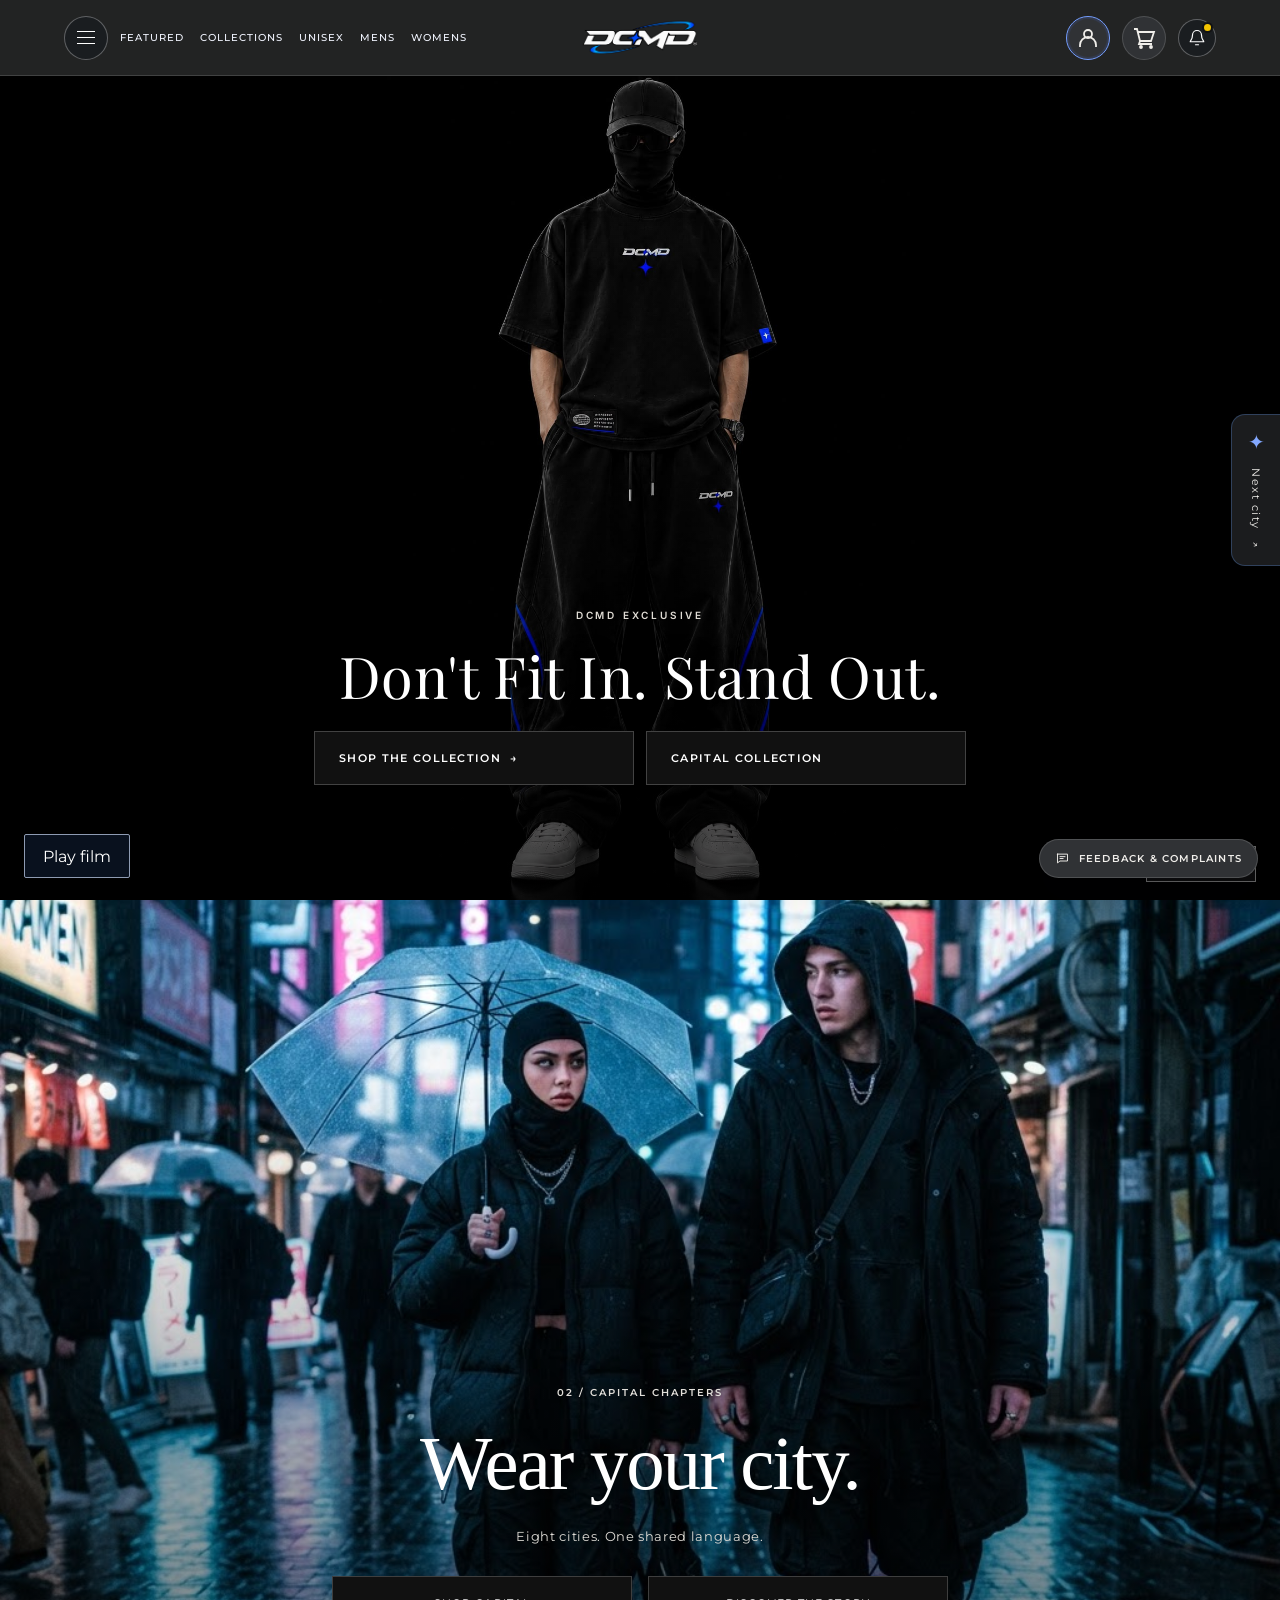
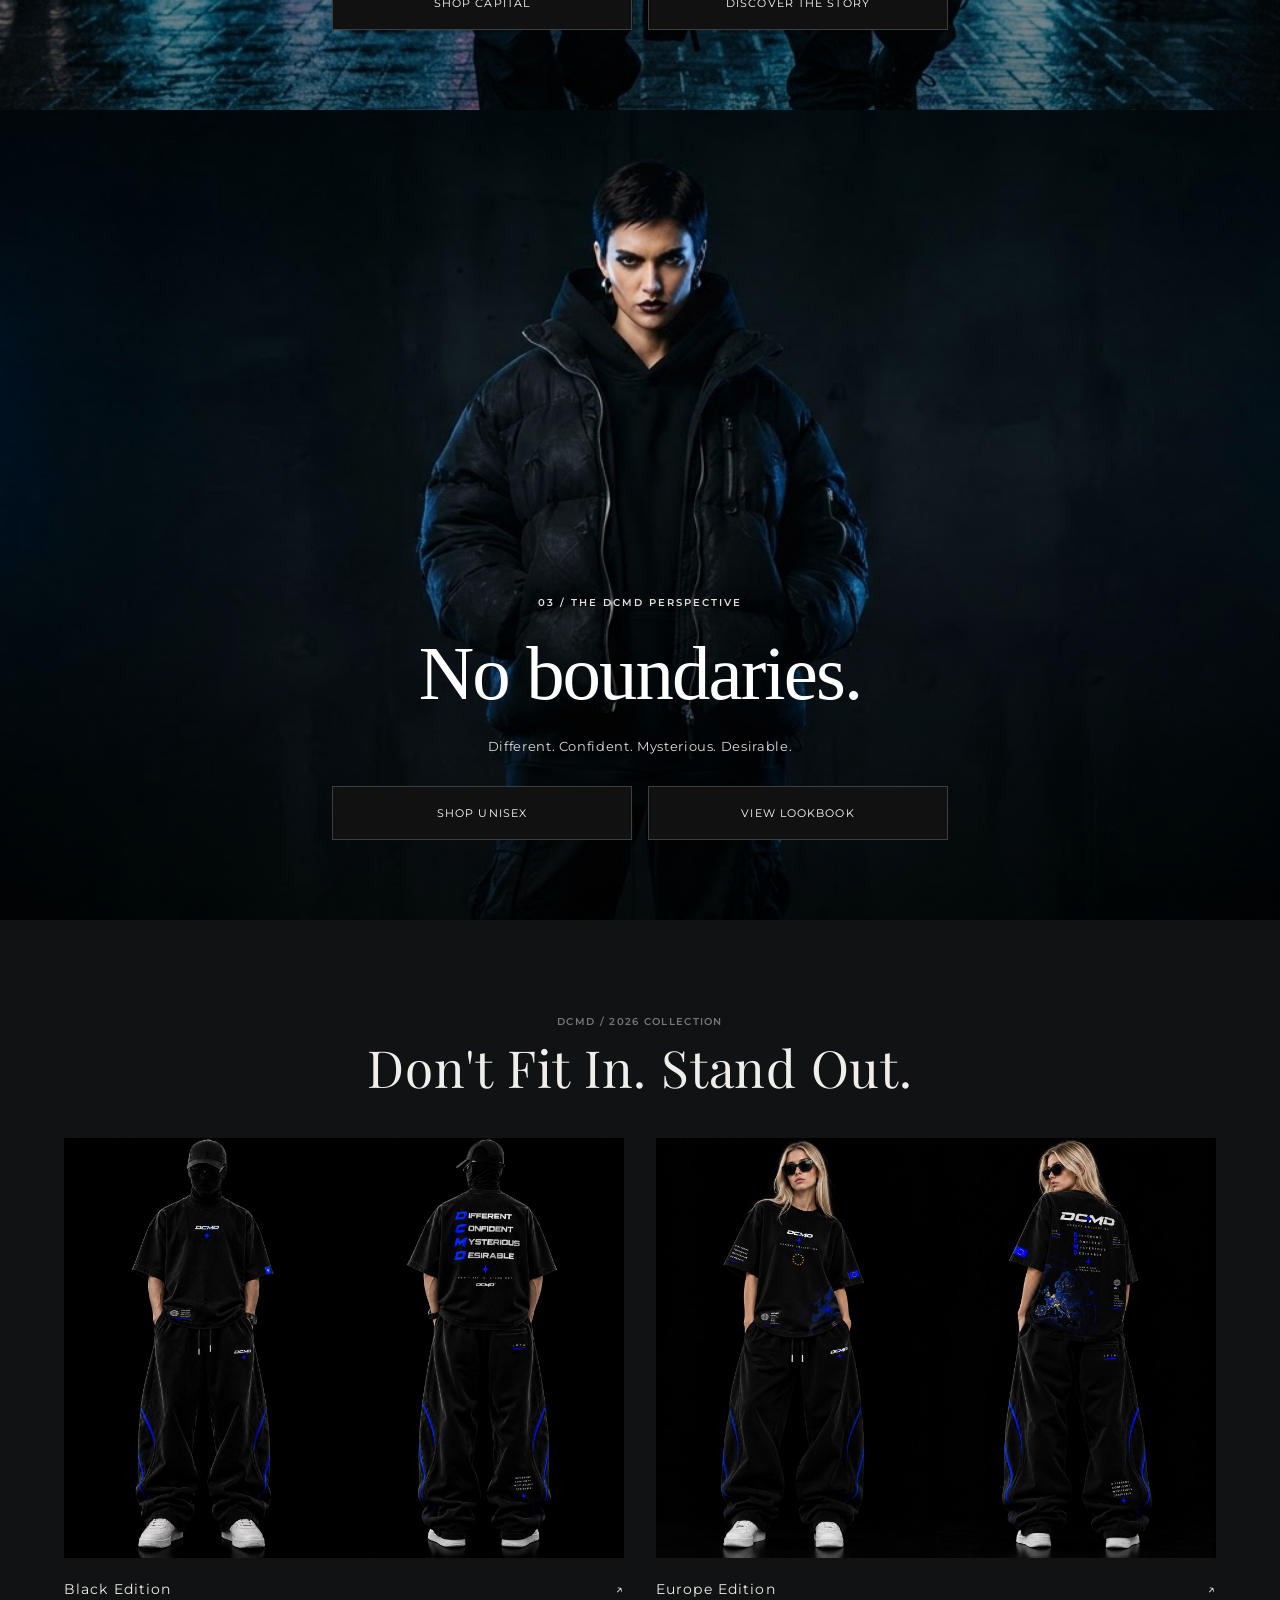
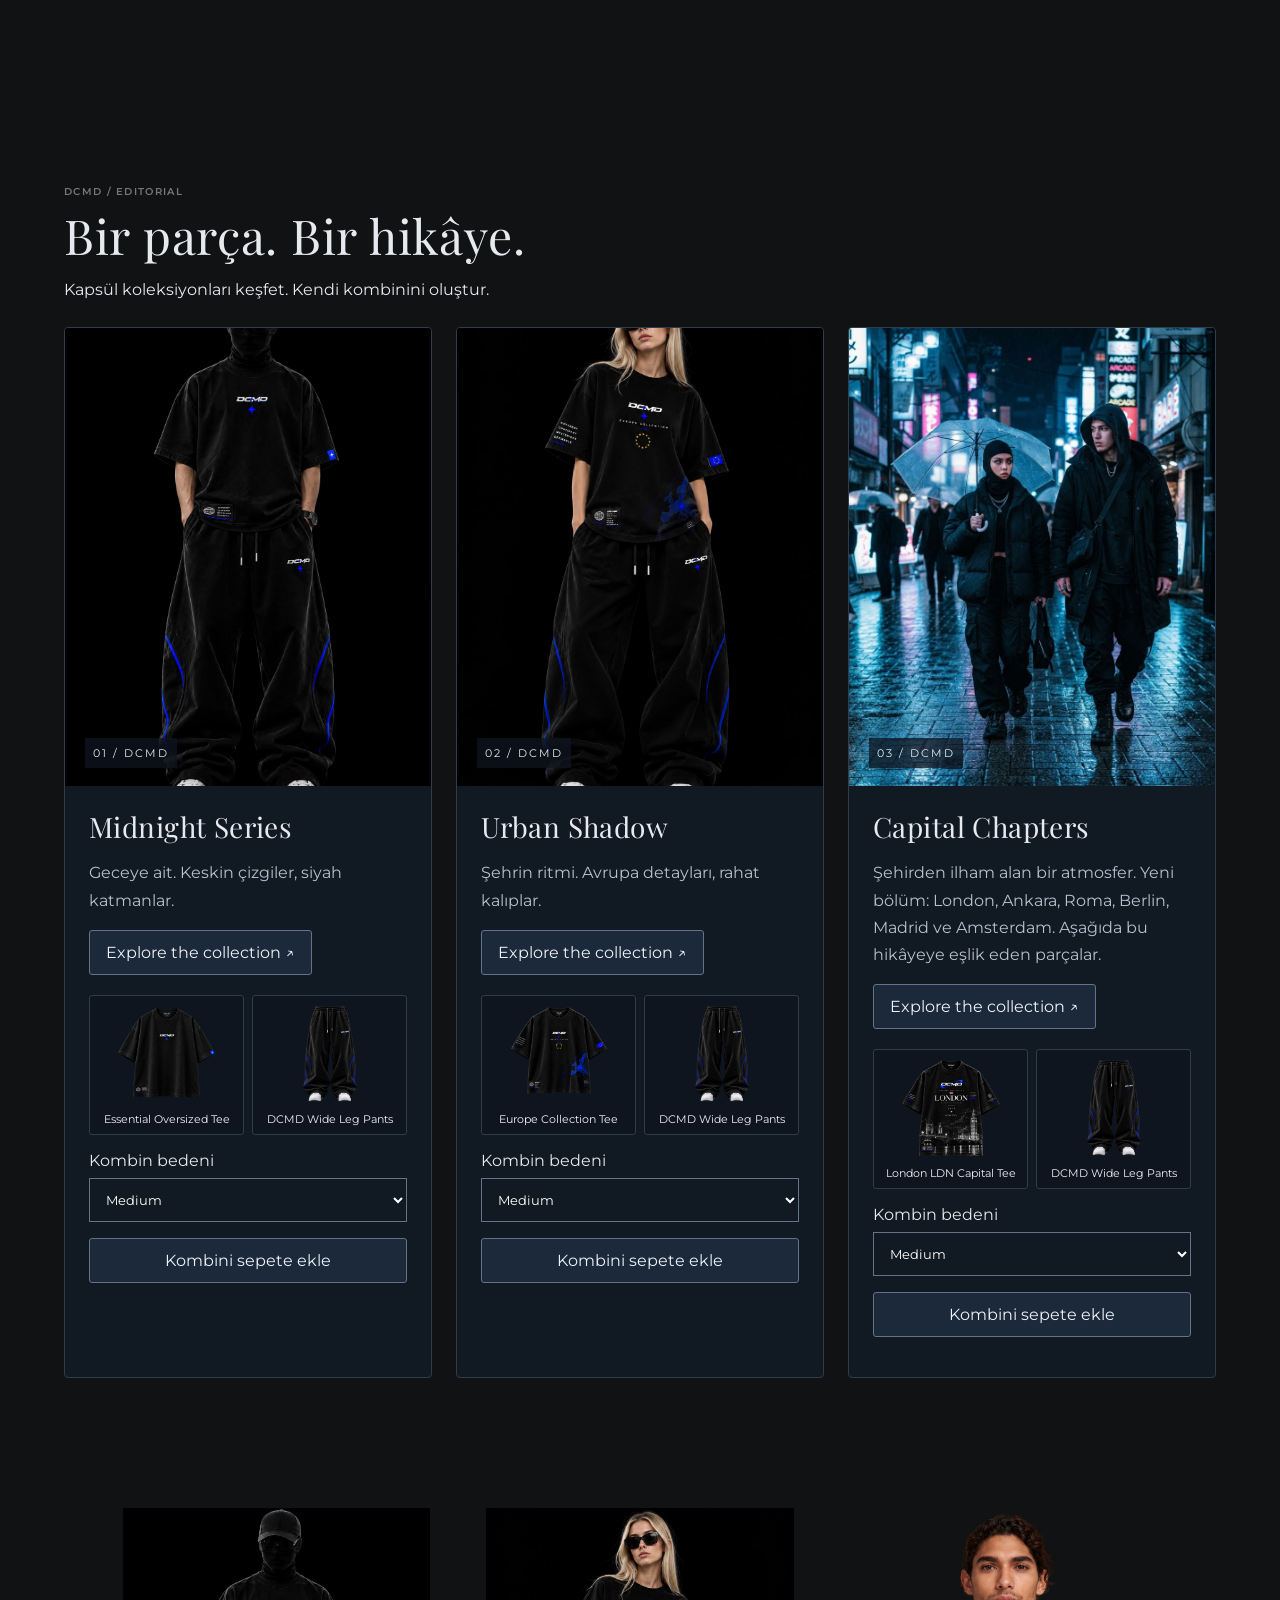
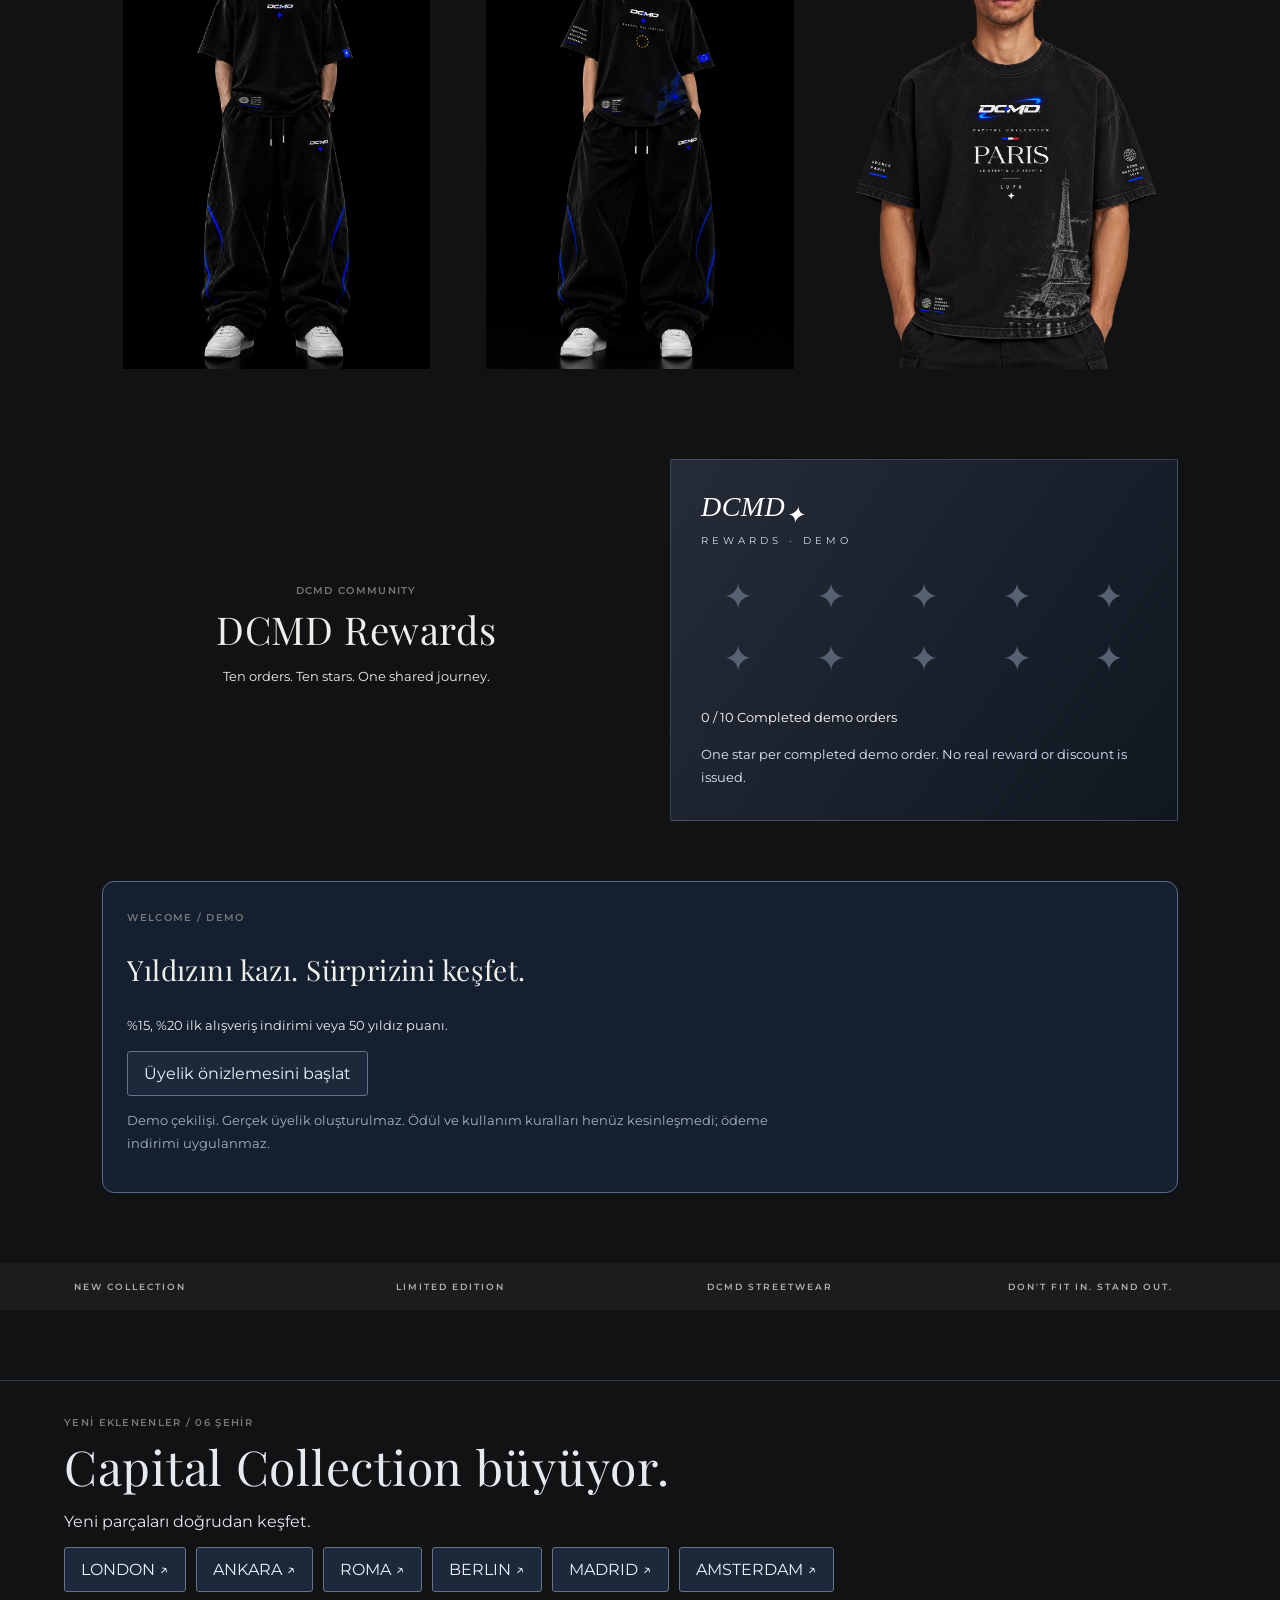
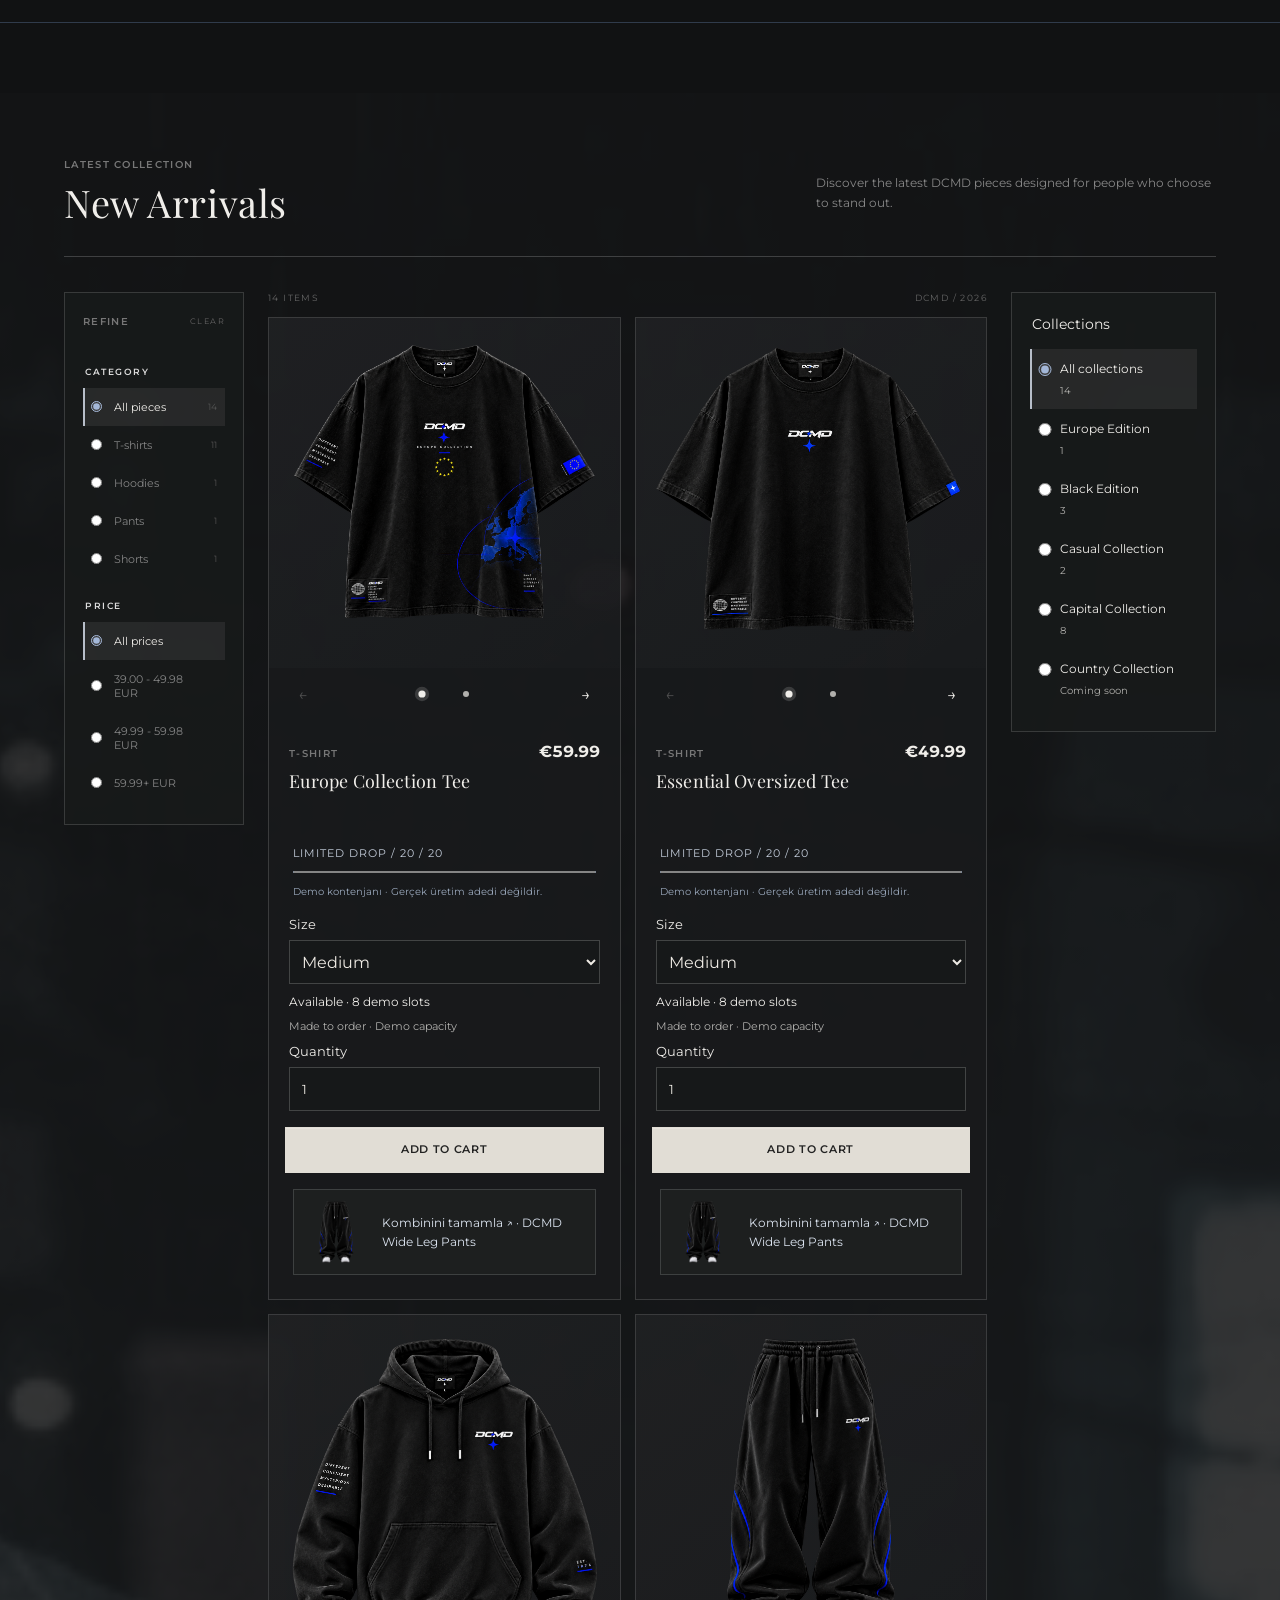
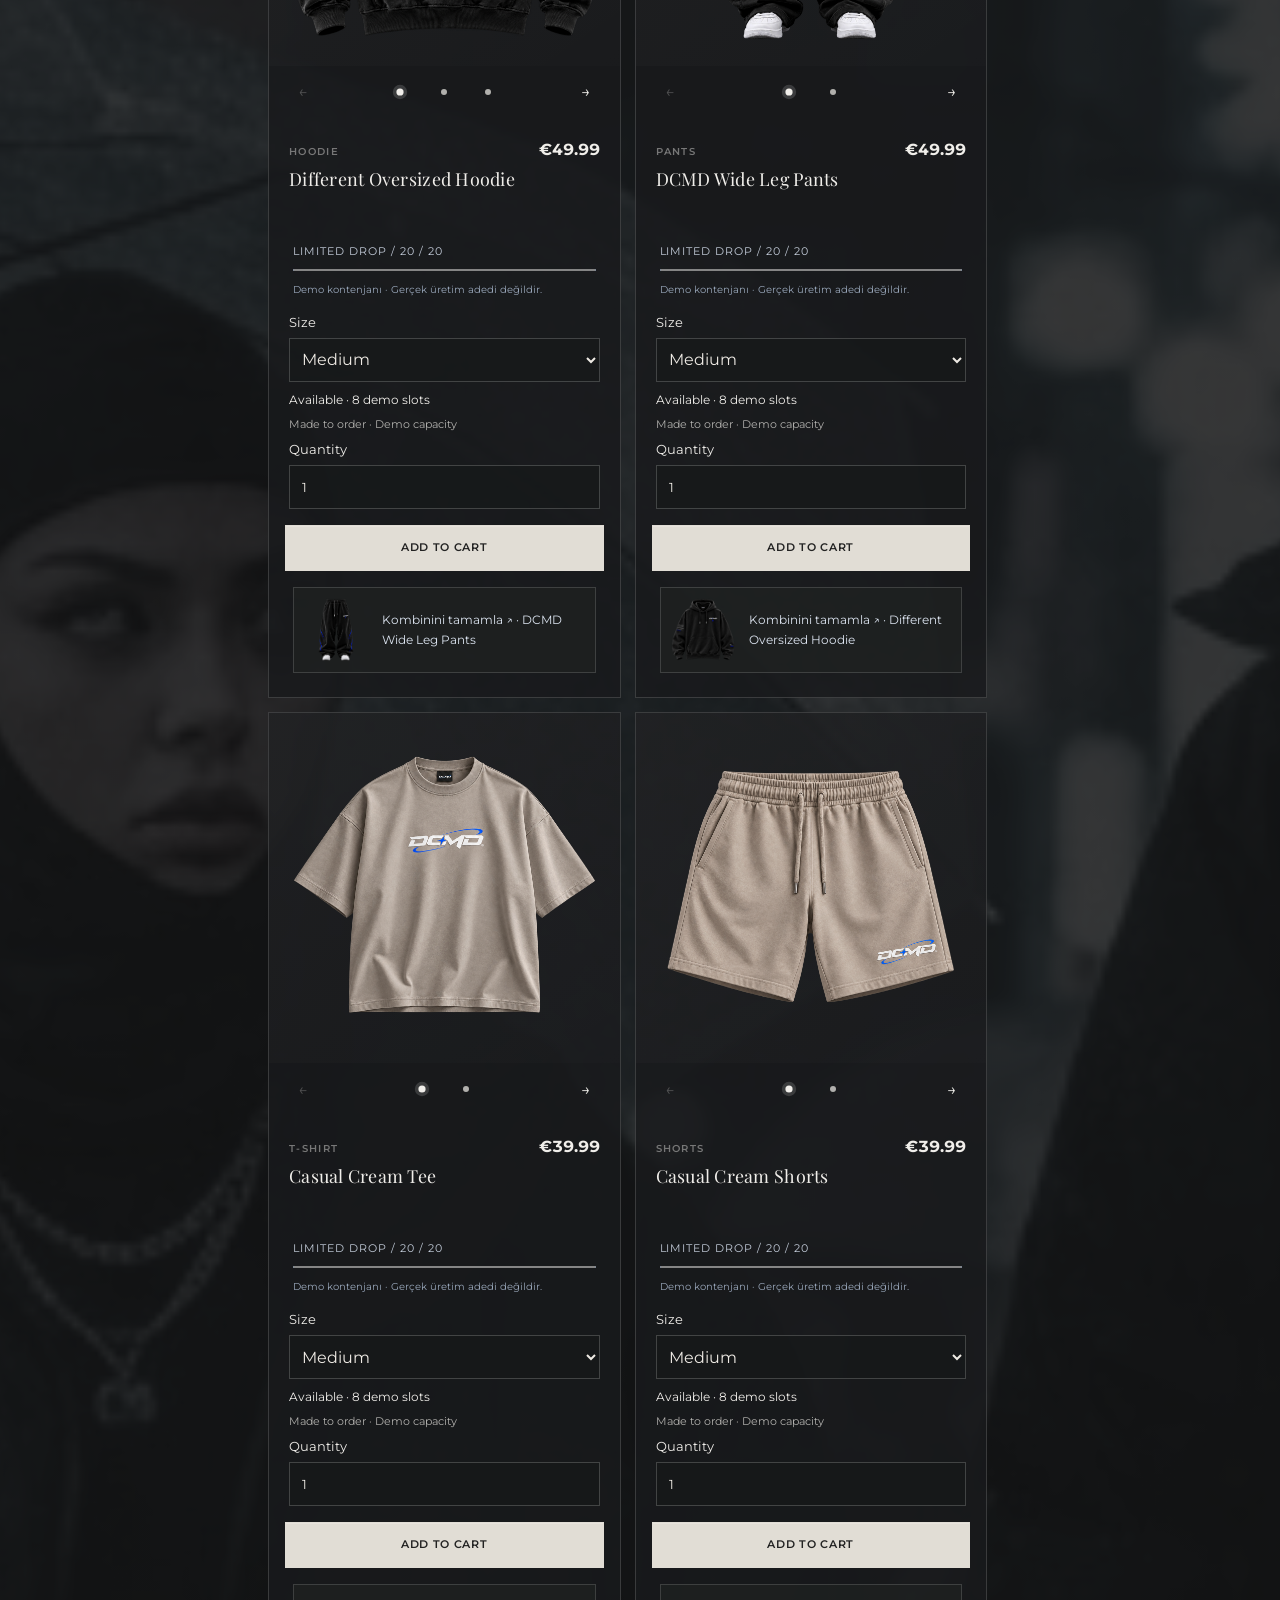
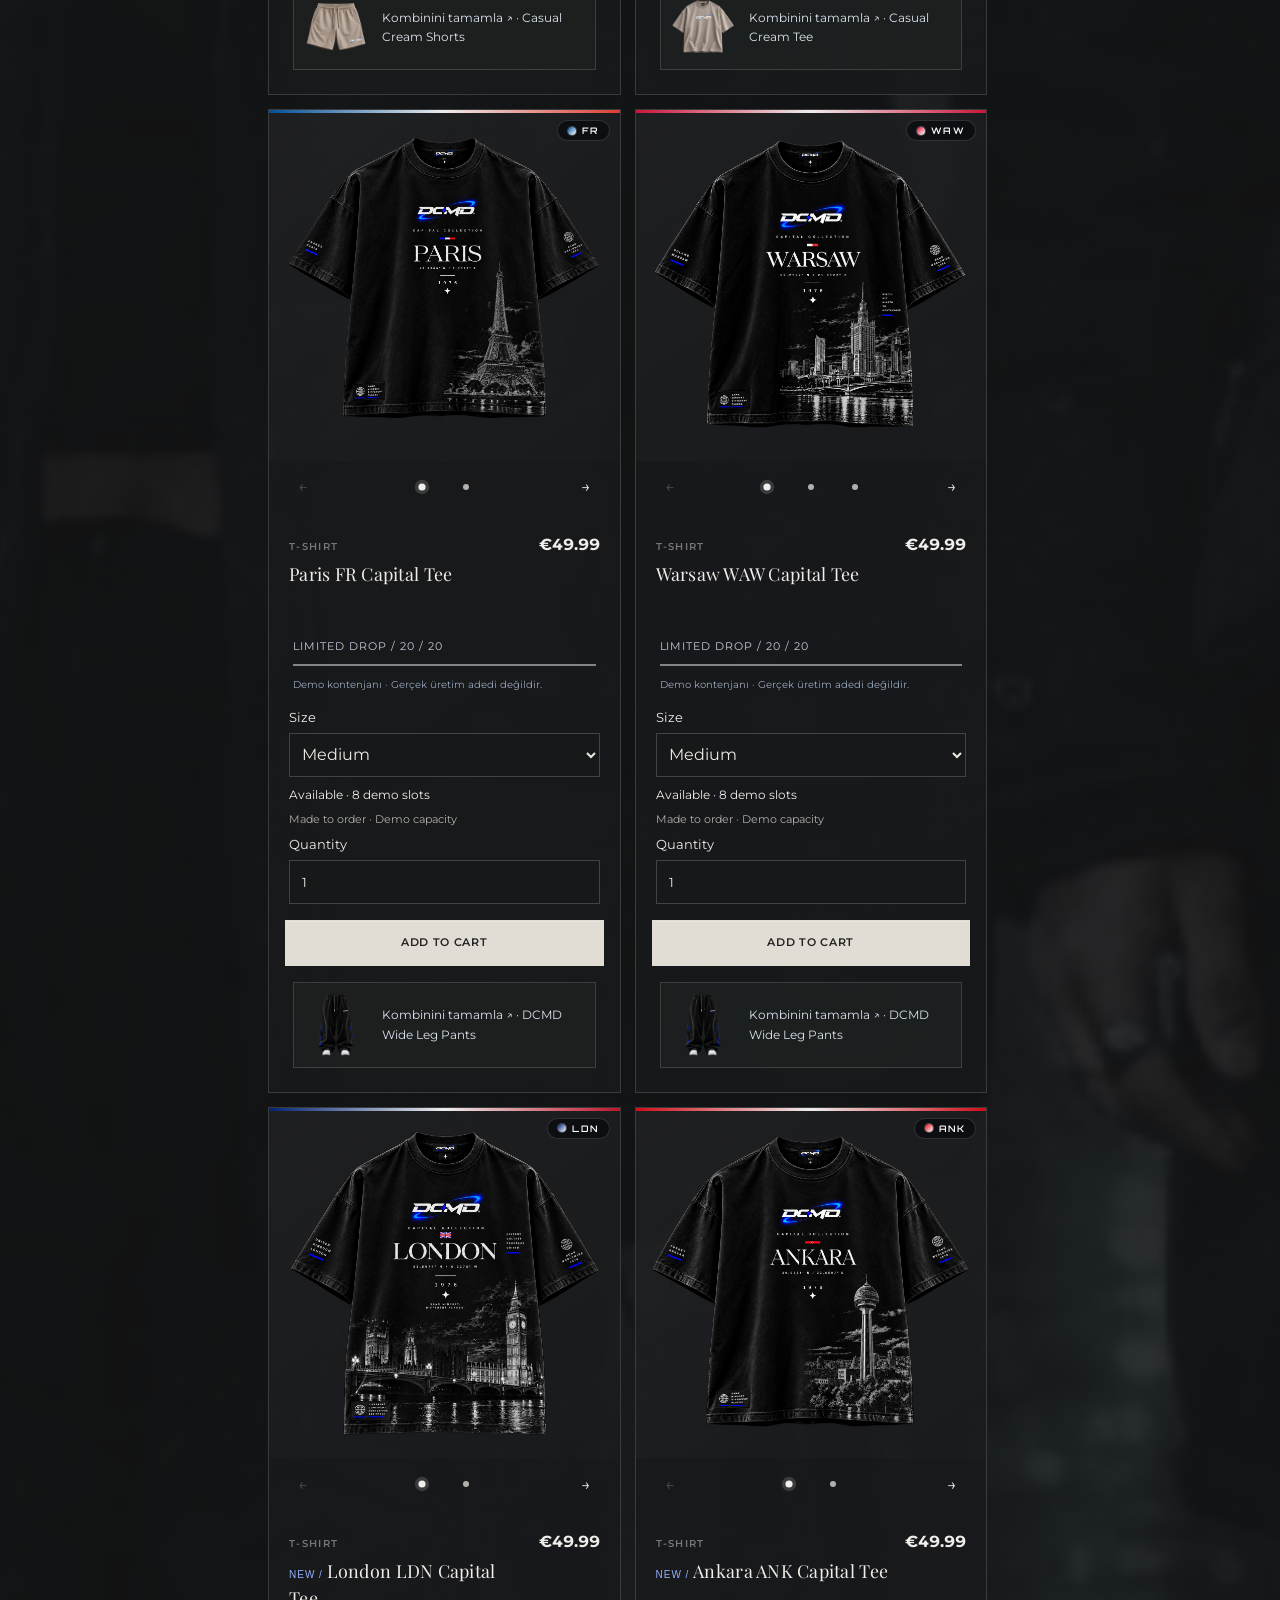
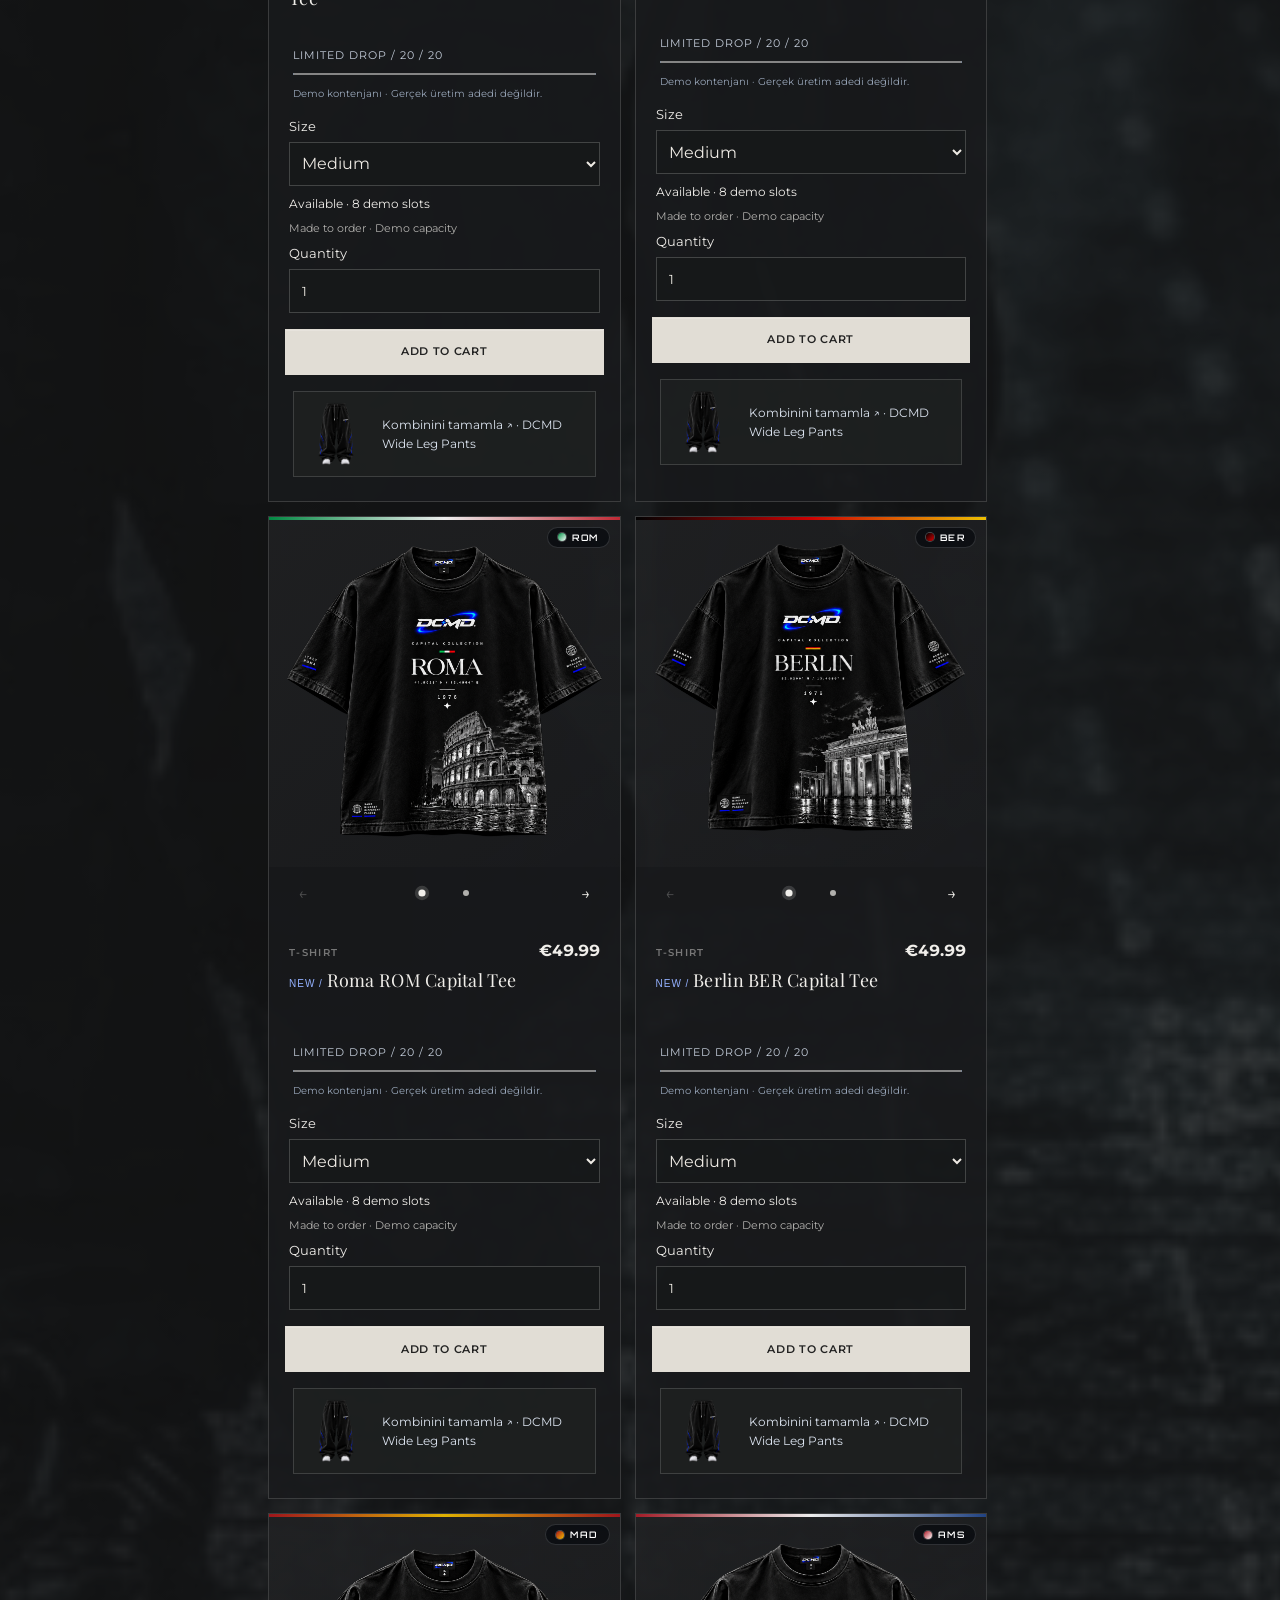
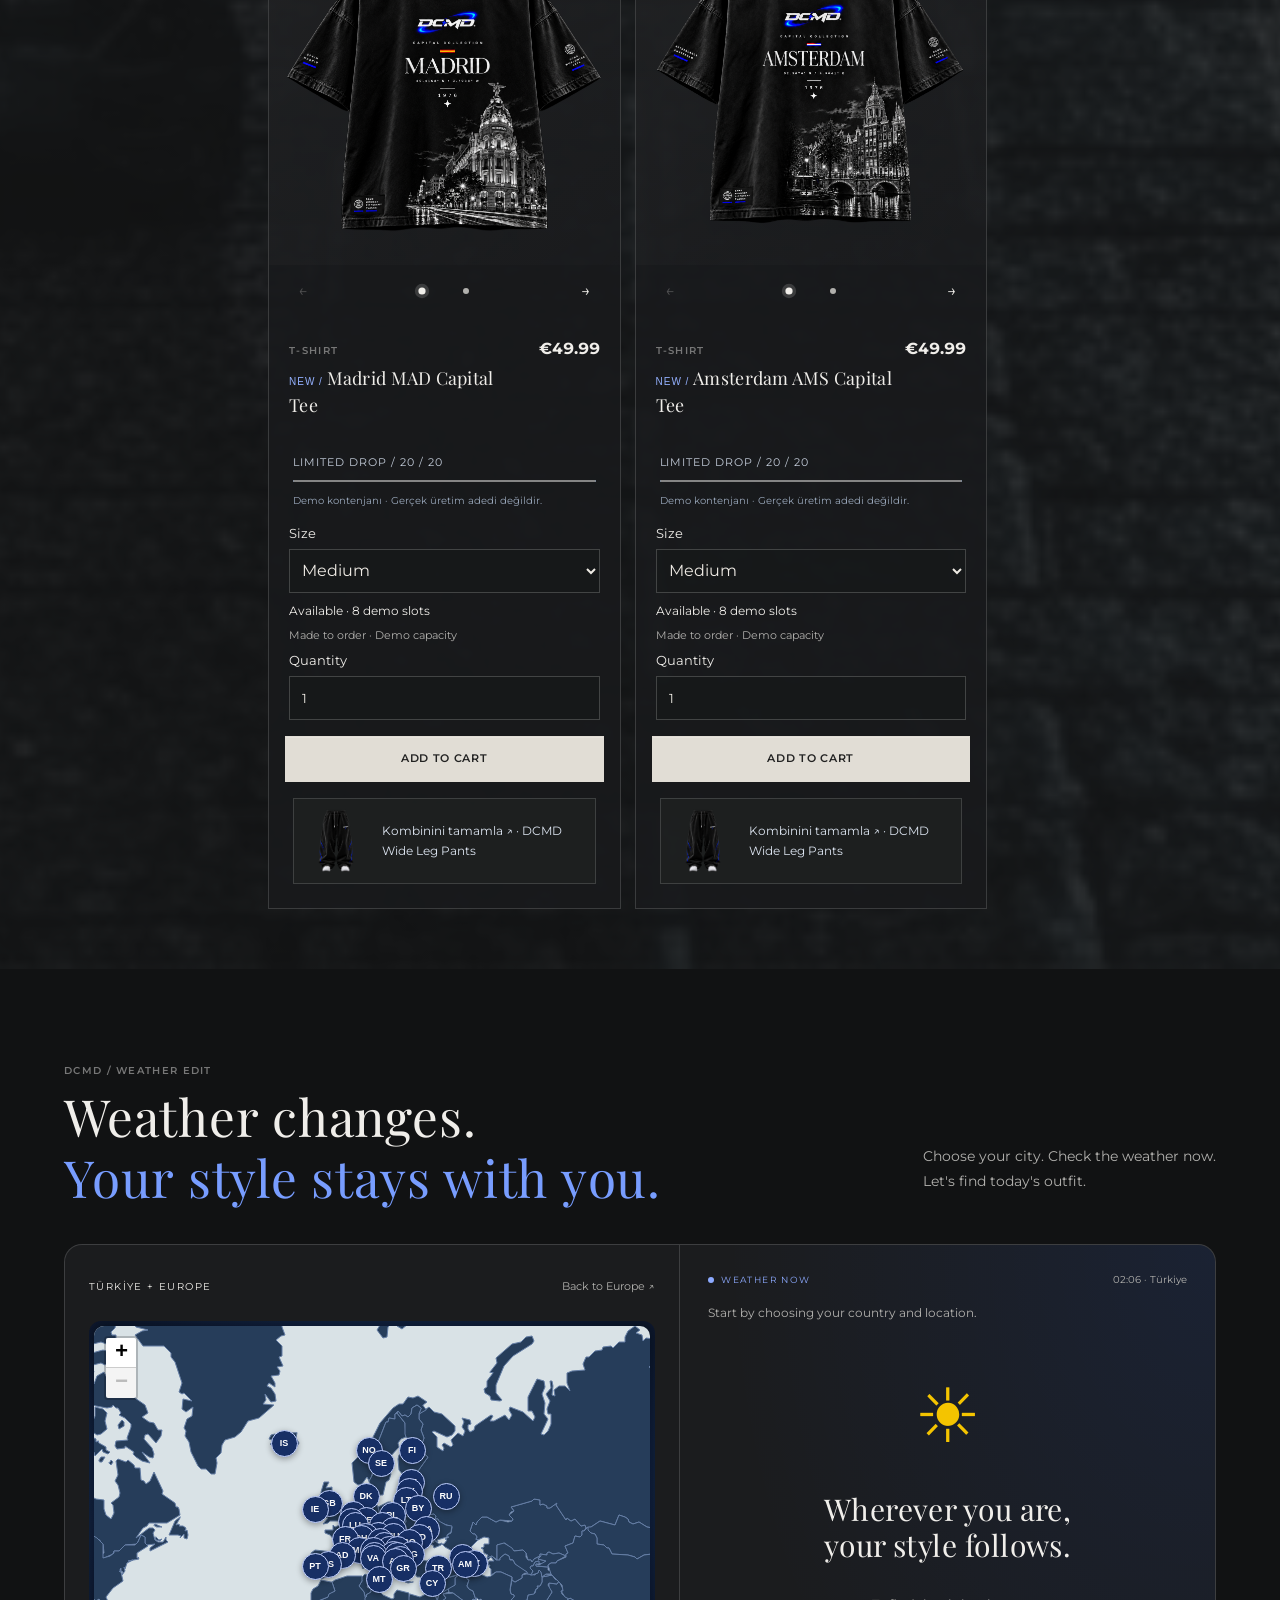
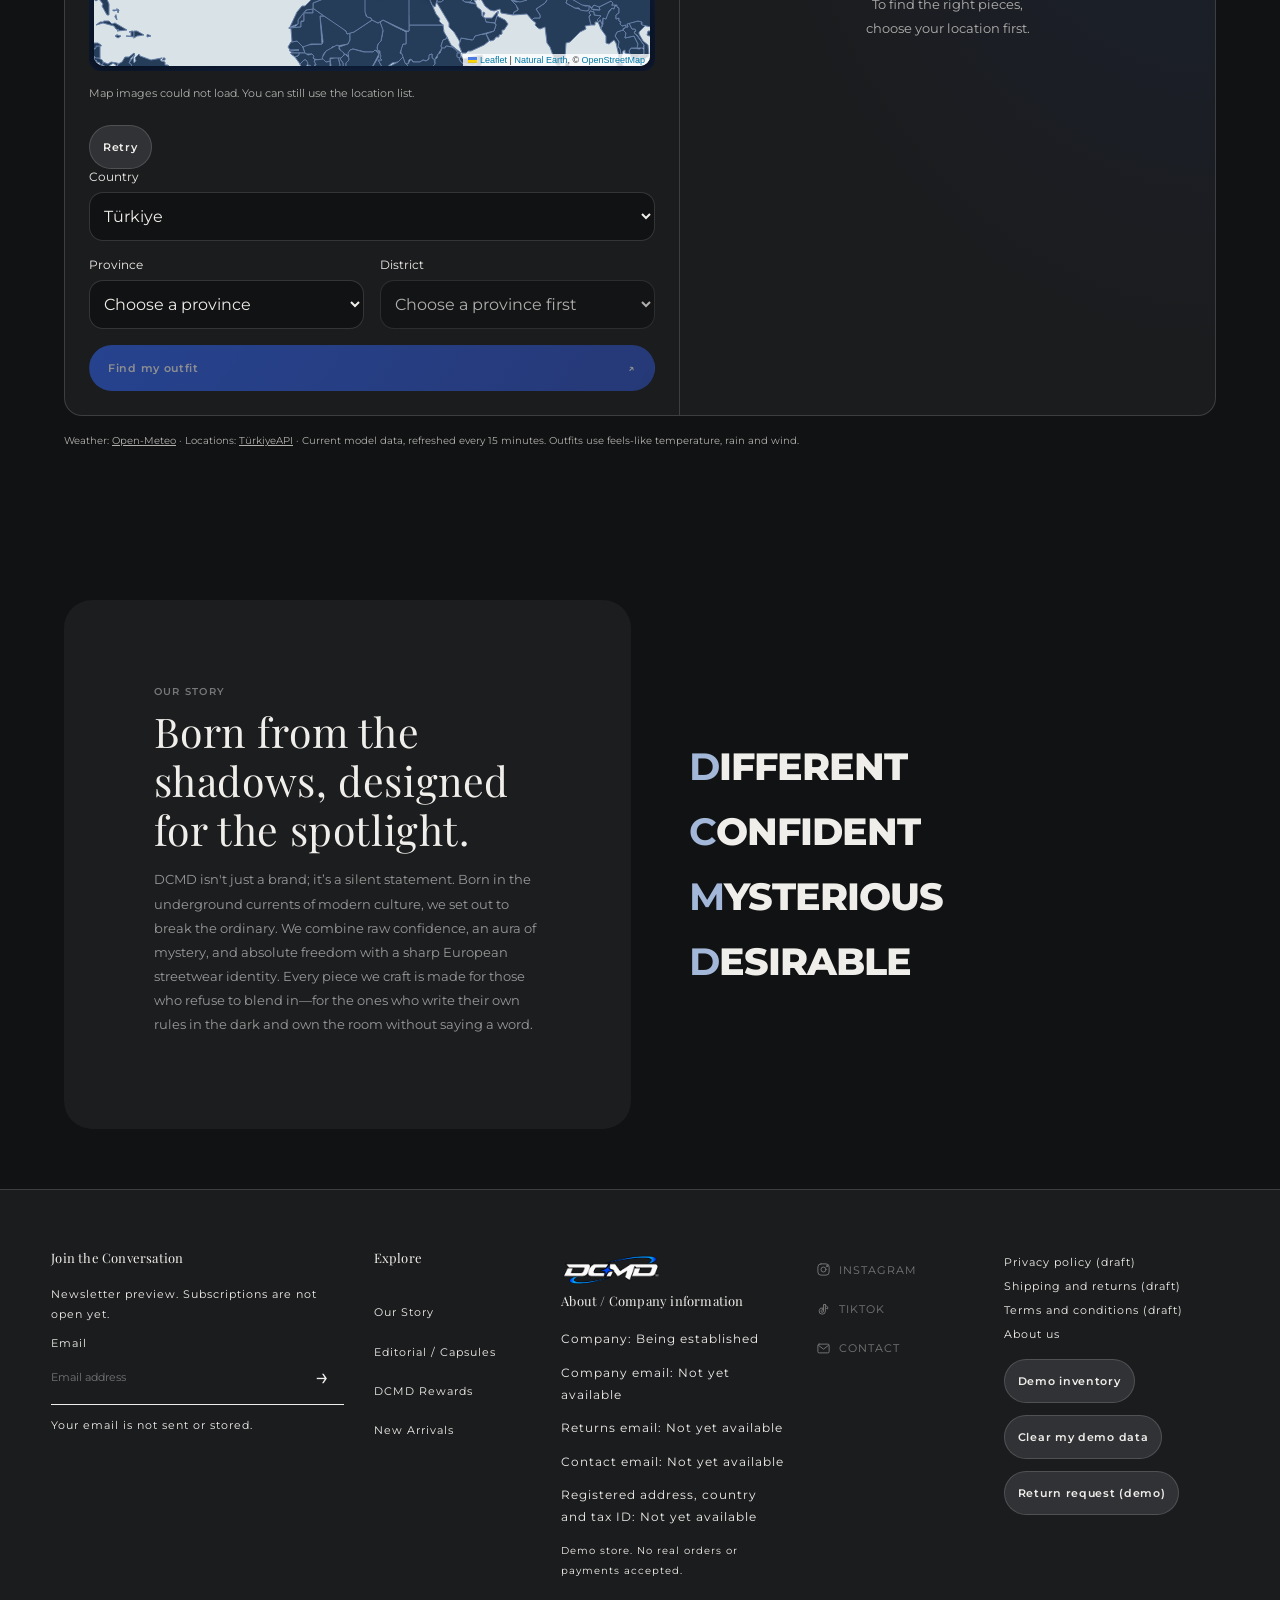
==== commit 8c511d13: "Refine unisex navigation and three-chapter editorial storefront" ====
--- a/index.html
+++ b/index.html
@@ -14,8 +14,8 @@
   <link rel="stylesheet" href="dcmd-enhance.css?v=4">
   <link rel="stylesheet" href="dcmd-system.css?v=3">
   <link rel="stylesheet" href="dcmd-editorial.css?v=compact-models-5">
-  <link rel="stylesheet" href="dcmd-reference.css?v=photos-3">
-  <link rel="stylesheet" href="dcmd-boutique.css?v=1">
+  <link rel="stylesheet" href="dcmd-reference.css?v=editorial-4">
+  <link rel="stylesheet" href="dcmd-boutique.css?v=editorial-2">
 </head>
 <body>
   <div class="site-stars site-stars-one" aria-hidden="true"></div>
@@ -26,6 +26,7 @@
     <div class="reference-nav">
       <a href="#campaignLooks">FEATURED</a>
       <button type="button" data-mega-view="collections" aria-controls="megaPanel" aria-expanded="false">Collections</button>
+      <button type="button" data-mega-view="unisex" aria-controls="megaPanel" aria-expanded="false">Unisex</button>
       <button type="button" data-mega-view="mens" aria-controls="megaPanel" aria-expanded="false">Mens</button>
       <button type="button" data-mega-view="womens" aria-controls="megaPanel" aria-expanded="false">Womens</button>
     </div>
@@ -70,6 +71,7 @@
   <dialog id="siteMenu" class="site-menu" aria-labelledby="menuTitle">
     <div class="menu-heading"><h2 id="menuTitle">DCMD</h2><button id="menuClose" class="menu-close" type="button" aria-label="Close menu">&times;</button></div>
     <div class="menu-links">
+      <div class="mobile-departments"><button type="button" data-mega-view="collections" aria-controls="megaPanel" aria-expanded="false">Collections ↗</button><button type="button" data-mega-view="unisex" aria-controls="megaPanel" aria-expanded="false">Unisex ↗</button><button type="button" data-mega-view="mens" aria-controls="megaPanel" aria-expanded="false">Mens / Coming soon</button><button type="button" data-mega-view="womens" aria-controls="megaPanel" aria-expanded="false">Womens / Coming soon</button></div>
       <a class="menu-featured" href="#products" data-collection-link="all">New Arrivals <span aria-hidden="true">&#8599;</span></a>
       <p class="eyebrow">Collections</p>
       <a href="#products" data-collection-link="europe">Europe Edition <span aria-hidden="true">&#8599;</span></a>
@@ -140,6 +142,15 @@
   <button id="campaignPlayback" class="campaign-playback" type="button" aria-controls="campaignVideo" aria-pressed="false">Play film</button>
   <div class="campaign-sequence"><span id="campaignCounter" aria-live="polite">1 / 2</span><button id="campaignNext" type="button" aria-controls="campaignVideo">Sonraki film →</button></div>
   </header>
+
+  <section class="home-scene scene-capital" aria-labelledby="capitalSceneTitle">
+    <img src="images/theme-lifestyle.png" alt="DCMD streetwear — city at night" loading="lazy">
+    <div class="scene-copy"><span class="eyebrow">02 / CAPITAL CHAPTERS</span><h2 id="capitalSceneTitle">Wear your city.</h2><p>Eight cities. One shared language.</p><div><a href="#products" data-collection-link="capital">SHOP CAPITAL</a><a href="#capsules">DISCOVER THE STORY</a></div></div>
+  </section>
+  <section class="home-scene scene-unisex" aria-labelledby="unisexSceneTitle">
+    <img src="images/theme-hero.png" alt="DCMD editorial atmosphere — dark layered streetwear" loading="lazy">
+    <div class="scene-copy"><span class="eyebrow">03 / THE DCMD PERSPECTIVE</span><h2 id="unisexSceneTitle">No boundaries.</h2><p>Different. Confident. Mysterious. Desirable.</p><div><a href="#products" data-collection-link="all">SHOP UNISEX</a><a href="#campaignLooks">VIEW LOOKBOOK</a></div></div>
+  </section>
 
   <section class="campaign-editorial" id="campaignLooks" aria-labelledby="campaignTitle">
     <div class="campaign-heading"><span class="eyebrow">DCMD / 2026 COLLECTION</span><h2 id="campaignTitle">Don't Fit In. Stand Out.</h2></div>
@@ -864,7 +875,7 @@
   <script src="weather-direct.js?v=1"></script>
   <script src="weather.js?v=recovery-2"></script>
   <script src="dcmd-enhance.js?v=capital-4"></script>
-  <script src="dcmd-reference.js?v=capital-2"></script>
+  <script src="dcmd-reference.js?v=editorial-3"></script>
   <script src="dcmd-boutique.js?v=1"></script>
 
 </body>
--- a/dcmd-reference.css
+++ b/dcmd-reference.css
@@ -1,4 +1,4 @@
-/* CAPTURE 1–10 layout adaptation. Namespaced to preserve store interactions. */
+/* DCMD adaptation of the reference's editorial navigation. */
 .reference-nav { display:flex; align-items:center; gap:24px; }
 .reference-nav a,.reference-nav button { color:#f2f5ff; background:none; border:0; font:500 11px Montserrat,Arial,sans-serif; letter-spacing:1.5px; text-transform:uppercase; cursor:pointer; padding:12px 0; }
 @media(min-width:1101px) { body .site-nav .nav-brand { position:absolute; left:50%; transform:translateX(-50%); margin:0; } body .site-nav #accountOpen { margin-left:auto; } }
@@ -57,7 +57,7 @@
 .luxury-footer .footer-bottom { grid-column:1 / -1; display:flex; justify-content:space-between; align-items:center; gap:20px; flex-wrap:wrap; border-top:1px solid var(--line); padding-top:22px; margin-top:20px; }
 .footer-selectors { display:flex; gap:14px; align-items:center; flex-wrap:wrap; }.footer-selectors select { min-height:44px; padding:10px; color:var(--text); background:var(--panel); border:1px solid var(--line); max-width:100%; }
 .luxury-footer :focus-visible,.megamenu-dropdown-content :focus-visible,.rewards-section :focus-visible { outline:2px solid #7fa4ff; outline-offset:4px; }
-@media(max-width:1100px) { .reference-nav { display:none; } #megaPanel { display:none; } body footer.luxury-footer { grid-template-columns:repeat(2,minmax(0,1fr)); } }
+@media(max-width:1100px) { .reference-nav { display:none; } body footer.luxury-footer { grid-template-columns:repeat(2,minmax(0,1fr)); } }
 @media(max-width:650px) {
  .reference-lookbook { grid-template-columns:1fr; padding:30px 20px; }
  .lookbook-tile img { height:350px; }.lookbook-tile > span { opacity:1; inset:auto 0 0; flex-direction:row; gap:20px; padding:12px; }.lookbook-tile b { font-size:26px; }.lookbook-tile small { padding-bottom:2px; }
--- a/dcmd-boutique.css
+++ b/dcmd-boutique.css
@@ -1,3 +1,59 @@
 .boutique-editorial,.new-chapters{max-width:1440px;margin:70px auto;padding:0 5%;color:#e6e9ee}.boutique-editorial header{max-width:620px;margin-bottom:28px}.boutique-editorial h2,.new-chapters h2{font-family:Georgia,serif;font-size:clamp(28px,4vw,48px);font-weight:400}.capsule-grid{display:grid;grid-template-columns:repeat(3,minmax(0,1fr));gap:24px}.capsule-card{overflow:hidden;background:#111923;border:1px solid #303b4b;border-radius:4px}.capsule-photo{position:relative;aspect-ratio:4/5;overflow:hidden}.capsule-photo>img{width:100%;height:100%;object-fit:cover}.capsule-photo>span{position:absolute;bottom:18px;left:20px;background:#10151fbd;padding:8px;font-size:11px;letter-spacing:.18em}.capsule-copy{padding:24px}.capsule-copy h3{font:28px Georgia,serif;margin:0 0 12px}.capsule-copy p{color:#b7c0ce;line-height:1.7}.capsule-copy button,.new-chapters button,.reward-register,.scratch-reveal{padding:12px 16px;border:1px solid #64738a;background:#1b293b;color:#eef2f8;border-radius:3px;cursor:pointer}.capsule-copy label{display:grid;gap:8px;margin:16px 0}.capsule-copy select{width:100%;padding:12px;background:#111923;color:#fff;border:1px solid #64738a}.look-add{width:100%}.look-pieces{display:flex;gap:8px;margin-top:20px}.capsule-copy .look-piece{width:50%;padding:8px;background:#0e151f;border-color:#303b4b}.look-piece img{display:block;width:100%;height:100px;object-fit:contain}.look-piece span{display:block;font-size:11px;margin-top:8px}.new-chapters{border-block:1px solid #303b4b;padding-block:30px}.new-chapters>div{display:flex;flex-wrap:wrap;gap:10px}.limited-drop{margin:18px 24px;color:#c3ccd9;font-size:11px;letter-spacing:.09em}.limited-drop progress{display:block;width:100%;height:4px;margin:10px 0;accent-color:#8b9fbd}.limited-drop small{letter-spacing:0;font-size:10px;color:#99a7ba}.complete-look{display:flex;align-items:center;gap:14px;margin:0 24px 24px;padding:10px;border:1px solid #354259;background:#121d2e;color:#dce4f0;text-align:left;cursor:pointer}.complete-look img{width:64px;height:64px;object-fit:contain;flex:none}.complete-look span{font-size:12px;line-height:1.6}.product-card[data-new-arrival=true] .product-info h3:before{content:'NEW / ';font:10px sans-serif;letter-spacing:.1em;color:#94b1ff}.welcome-reward{padding:24px;border:1px solid #5a6c89;background:#141f30;width:100%;grid-column:1/-1;border-radius:12px}.welcome-reward h3{font:28px Georgia,serif}.scratch-area{position:relative;width:min(320px,100%);height:180px;margin:20px 0;background:#101724;border:1px solid #566883;border-radius:8px;overflow:hidden}.scratch-area canvas{position:absolute;inset:0;width:100%;height:100%;touch-action:none;cursor:crosshair}.scratch-result{display:grid;place-items:center;height:100%;padding:28px;text-align:center;font-weight:700;font-size:24px;color:#e8d9b7;box-sizing:border-box}.reward-disclaimer{font-size:12px;line-height:1.7;color:#a5b3c6;max-width:650px}.gift-fields input[type=checkbox]{width:auto}.gift-fields label.gift-choice{display:flex;align-items:center;gap:12px}.campaign-sequence{display:flex;align-items:center;justify-content:center;gap:16px;padding:12px;color:#b7c0ce}.campaign-sequence button{border:1px solid #64738a;color:inherit;background:#121a28;padding:10px 16px;cursor:pointer}.order-thumb{width:64px;height:64px;object-fit:contain;flex:none}.cart-row{grid-template-columns:64px minmax(0,1fr) auto!important}.cart-row button{grid-column:2/-1}.checkout-item{align-items:center;gap:12px}.checkout-item span{flex:1;min-width:0}
 .cart-row{display:grid;align-items:center}
+/* Editorial storefront: three full-width chapters and a quiet photographic shop. */
+:root,html[data-theme="dark"]{--bg:#111213;--panel:#1b1c1e;--surface:#1c1d1f;--control:#303235;--line:#ffffff26;--muted:#b1b0ad;--blue:#a3b7d8;--text:#f0eeea}
+html[data-theme="light"]{--bg:#e7e4de;--panel:#eeeae3;--surface:#f0ece5;--control:#d7d2c9;--line:#39363136;--muted:#615d57;--text:#262522}
+body .site-nav{background:#242525f5;border-bottom:1px solid #ffffff24;backdrop-filter:blur(14px)}
+.reference-nav{gap:16px}.reference-nav a,.reference-nav button{font-size:10px;letter-spacing:1px}
+body .megamenu-dropdown-content{z-index:35;background:#e9e6e0;color:#242321;border:0;border-bottom:1px solid #bab7b0;box-shadow:0 15px 30px #0003;gap:5vw;padding:36px 5vw;align-items:start}
+body .megamenu-links{flex:1;gap:15px;min-width:240px}
+.megamenu-links h2{font:400 28px Georgia,serif;margin:4px 0 14px}
+body .megamenu-links a{color:#302e2a;font-size:11px;letter-spacing:.08em;width:fit-content}
+body .megamenu-links a:is(:hover,:focus-visible,.is-current){text-decoration:underline;text-underline-offset:6px}
+body .megamenu-links p{color:#66615b;max-width:32ch;line-height:1.7}
+.megamenu-links small,.menu-unavailable small{display:block;margin-top:5px;color:#79736a;font-size:10px;letter-spacing:.06em}
+.menu-unavailable{font-size:11px;line-height:1.8;margin-top:12px;color:#716b63}
+body .megamenu-visuals{display:grid;grid-template-columns:repeat(2,minmax(0,1fr));gap:18px;width:min(60vw,780px)}
+body .visual-card{color:#36332e;min-width:0;gap:14px;font-size:10px}
+.menu-image-square{width:100%;aspect-ratio:1;background:#d9d5ce;overflow:hidden}
+body .visual-card .menu-image-square img{display:block;width:100%;height:100%;padding:7%;box-sizing:border-box;object-fit:contain;background:transparent}
+.menu-coming{aspect-ratio:1;background:#d3cfc7;display:flex;flex-direction:column;justify-content:center;align-items:center;padding:25px;text-align:center;gap:16px;color:#4a4640;min-width:0}
+.menu-coming strong{font:400 clamp(20px,3vw,38px) Georgia,serif}.menu-coming a{font-size:11px;text-decoration:underline;text-underline-offset:5px;color:inherit}.menu-coming p{font-size:12px}
+.megamenu-links .menu-release{font:400 30px Georgia,serif;color:#413d38}.mobile-departments{display:grid;gap:8px;margin-bottom:20px}.mobile-departments button{background:transparent;color:var(--text);border:1px solid var(--line);text-align:left;padding:16px;cursor:pointer}
+body .hero.hero--luxury{min-height:calc(100svh - 76px);margin-top:76px}
+body .hero--luxury .hero-copy{padding-bottom:115px}
+body .hero--luxury .hero-media::after{background:linear-gradient(180deg,#0001 35%,#0007 70%,#000b)}
+body .hero--luxury .hero-cta-row a{background:#111;color:#fff;border:1px solid #ffffff35}
+body .hero--luxury .hero-eyebrow{color:#e0dcd4}
+body .hero .campaign-sequence{position:absolute;z-index:4;right:24px;bottom:18px;font-size:11px;padding:0}
+body .hero .campaign-sequence button{background:#121212b3;border-color:#ffffff5c;color:#fff}
+.home-scene{position:relative;isolation:isolate;min-height:90svh;display:grid;align-items:end;overflow:hidden;background:#151515!important;margin:0;padding:0}
+.home-scene>img{position:absolute;inset:0;width:100%;height:100%;object-fit:cover;z-index:-2}
+.home-scene::after{content:'';position:absolute;inset:0;background:linear-gradient(180deg,#0000 25%,#0008);z-index:-1}
+.scene-capital>img{object-position:center 45%}.scene-unisex>img{object-position:center 10%;object-fit:cover;background:#030303}
+.scene-copy{padding:80px 5vw;text-align:center;color:#fff;width:100%;box-sizing:border-box}
+.scene-copy .eyebrow{color:#e2dfda;letter-spacing:.2em}
+body .scene-copy h2{font:400 clamp(42px,6vw,90px) Georgia,serif;letter-spacing:-.025em;margin:20px 0}
+.scene-copy p{font-size:13px;letter-spacing:.05em;margin:20px 0 32px;color:#e0ddd7}
+.scene-copy>div{display:flex;justify-content:center;gap:16px}
+.scene-copy a{display:grid;place-items:center;width:min(300px,42vw);min-height:54px;background:#111;border:1px solid #ffffff30;color:#fff;font-size:11px;letter-spacing:.1em;padding:12px}
+.scene-copy a:hover{background:#eeece7;color:#181818}
+body #products{position:relative;isolation:isolate;background:#151617;padding-block:60px;scroll-margin-top:85px}
+#products::before{content:'';position:absolute;inset:0;z-index:-1;background:linear-gradient(#12141680,#12141680),url('images/theme-lifestyle.png') center/cover fixed;opacity:.28;pointer-events:none;filter:grayscale(.75)}
+body #products .section-head{border-bottom:1px solid #ffffff30;padding-bottom:30px}
+body #products .product-card{background:#191b1dd9;border:1px solid #ffffff26;border-radius:0;box-shadow:none}
+body #products .product-info,body #products .gallery-controls{background:transparent}
+body #products .product-gallery .product-img{background:linear-gradient(145deg,#d0ccc40a,#ffffff02)}
+body #products :is(.filters,.collection-picker){background:#181b1bd9;border:1px solid #ffffff25;border-radius:0;padding:22px 18px;box-shadow:none}
+body #products :is(.filters,.collection-picker) label{border-radius:0}
+body #products :is(.filters,.collection-picker) label:has(input:checked){background:#ffffff12;box-shadow:inset 2px 0 #b7bec9}
+body #products :is(.size-select,.quantity-input){background:#17191acc;border-color:#ffffff30;border-radius:0;color:#eeeae4}
+body #products .add{background:#e1ddd5;color:#222;border-color:#e1ddd5;border-radius:0}
+body #products .complete-look{background:#202322aa;border-color:#ffffff25}
+html[data-theme="light"] body #products{background:#ded9d0;color:#292622}
+html[data-theme="light"] #products::before{opacity:.16}
+html[data-theme="light"] body #products :is(.product-card,.filters,.collection-picker){background:#efebe3df;color:#292622;border-color:#59504740}
+html[data-theme="light"] body #products :is(.size-select,.quantity-input,.complete-look){background:#e7e1d8;color:#292622;border-color:#59504740}
+@media(max-width:1100px){body .megamenu-dropdown-content{display:grid;grid-template-columns:1fr 1.4fr;max-height:calc(100dvh - 76px);padding:28px 5vw;gap:20px}body .megamenu-visuals{width:100%;grid-template-columns:1fr}body .megamenu-visuals .visual-card:nth-child(2){display:none}body .megamenu-links{min-width:0}body .hero.hero--luxury{margin-top:76px}}
+@media(max-width:600px){body .megamenu-dropdown-content{grid-template-columns:1fr 1fr;gap:14px;padding:40px 16px 24px}body .megamenu-links h2{font-size:22px}.menu-coming{padding:12px;aspect-ratio:auto;min-height:170px}.menu-coming .eyebrow{font-size:8px}.megamenu-links .menu-release{font-size:24px}body .megamenu-links a{font-size:10px}body .megamenu-links p{font-size:11px}body .megamenu-visuals:has(.menu-coming){grid-template-columns:1fr}body .megamenu-visuals:has(.menu-coming) .visual-card:nth-child(2){display:flex}.home-scene{min-height:78svh}.scene-copy{padding:50px 18px}.scene-copy>div{gap:10px}.scene-copy a{font-size:9px;min-height:48px}#products::before{background-attachment:scroll;background-size:auto 850px;background-repeat:repeat-y}body #products{padding-block:36px}body .hero--luxury .hero-copy{padding-bottom:125px}body .hero .campaign-sequence{right:14px;bottom:20px;gap:8px}}
 @media(max-width:900px){.capsule-grid{grid-template-columns:1fr}.capsule-card{display:grid;grid-template-columns:1fr 1fr}.capsule-photo{height:100%;aspect-ratio:auto;min-height:400px}}@media(max-width:560px){.capsule-card{display:block}.capsule-photo{aspect-ratio:4/5;min-height:0}.boutique-editorial,.new-chapters{margin-block:40px}.capsule-copy{padding:18px}.checkout-item{flex-wrap:wrap}.order-thumb{width:48px;height:48px}.cart-row{grid-template-columns:48px minmax(0,1fr) auto!important}}
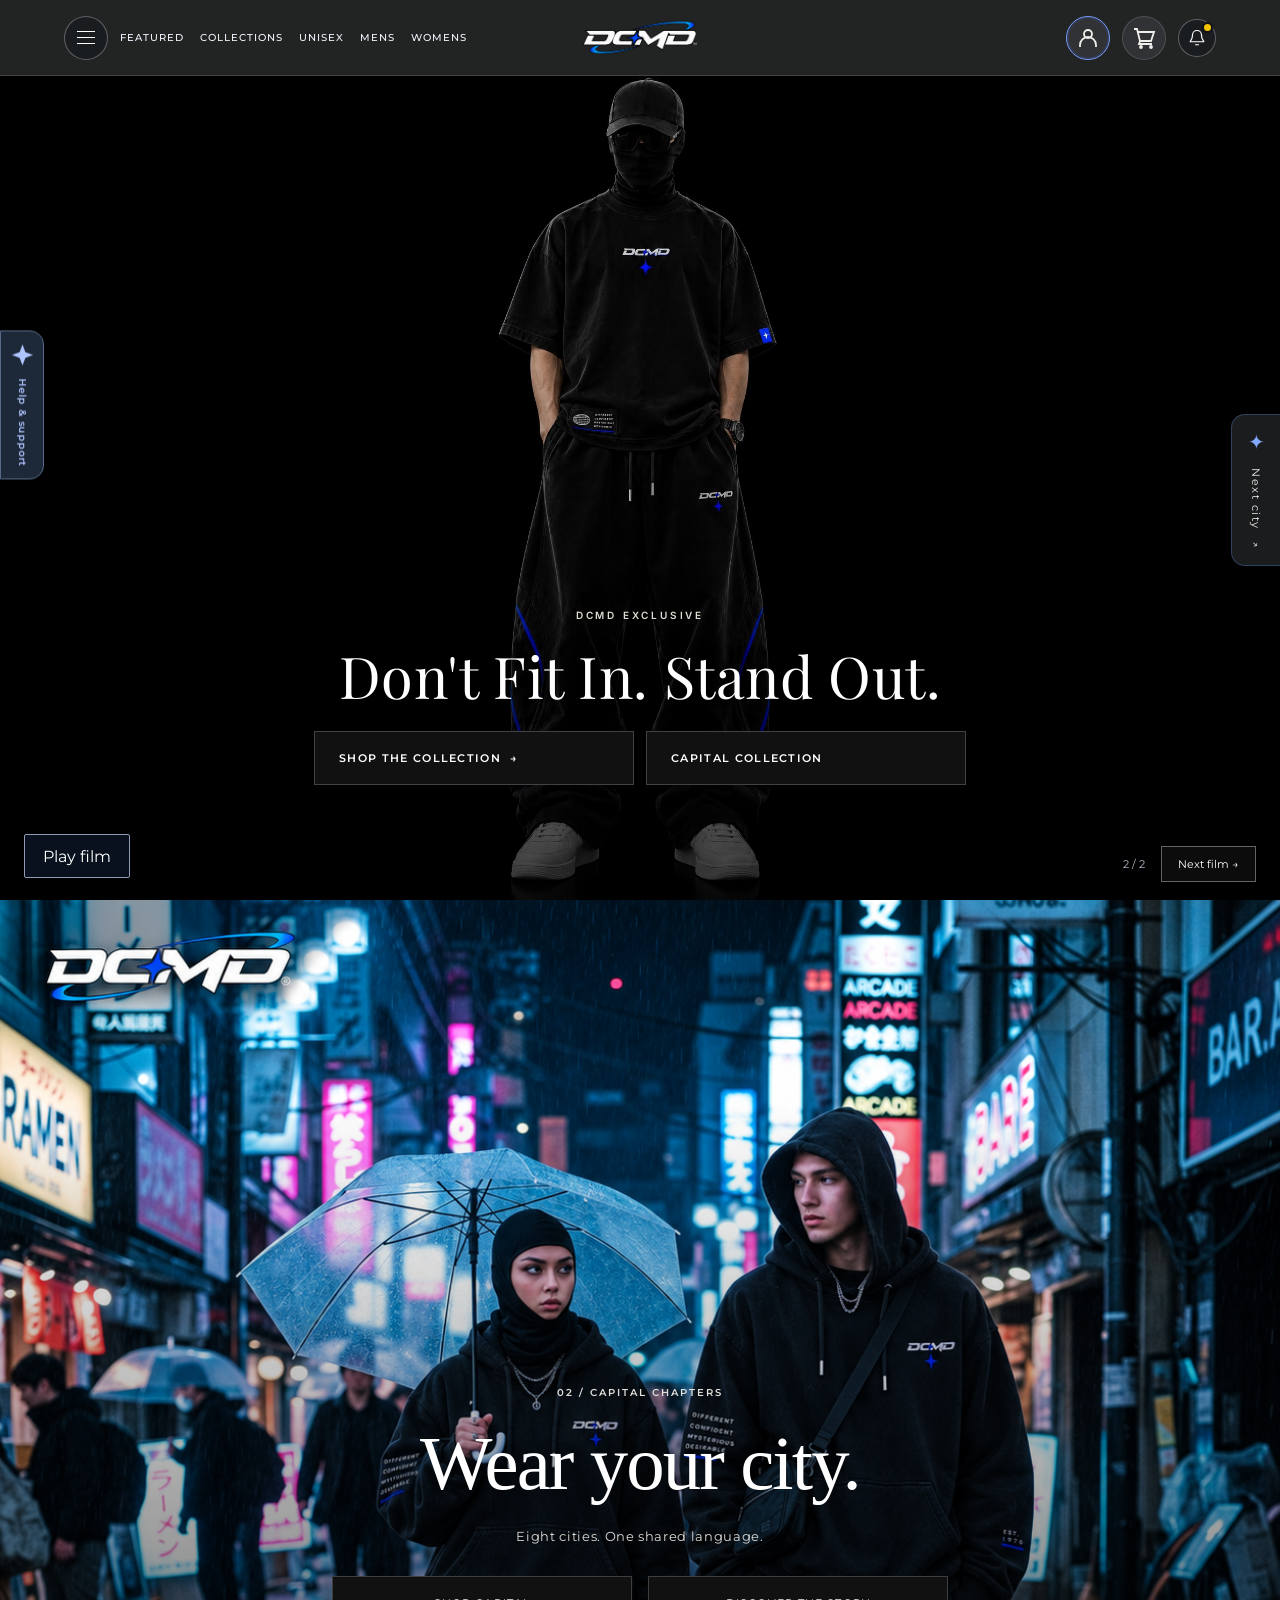
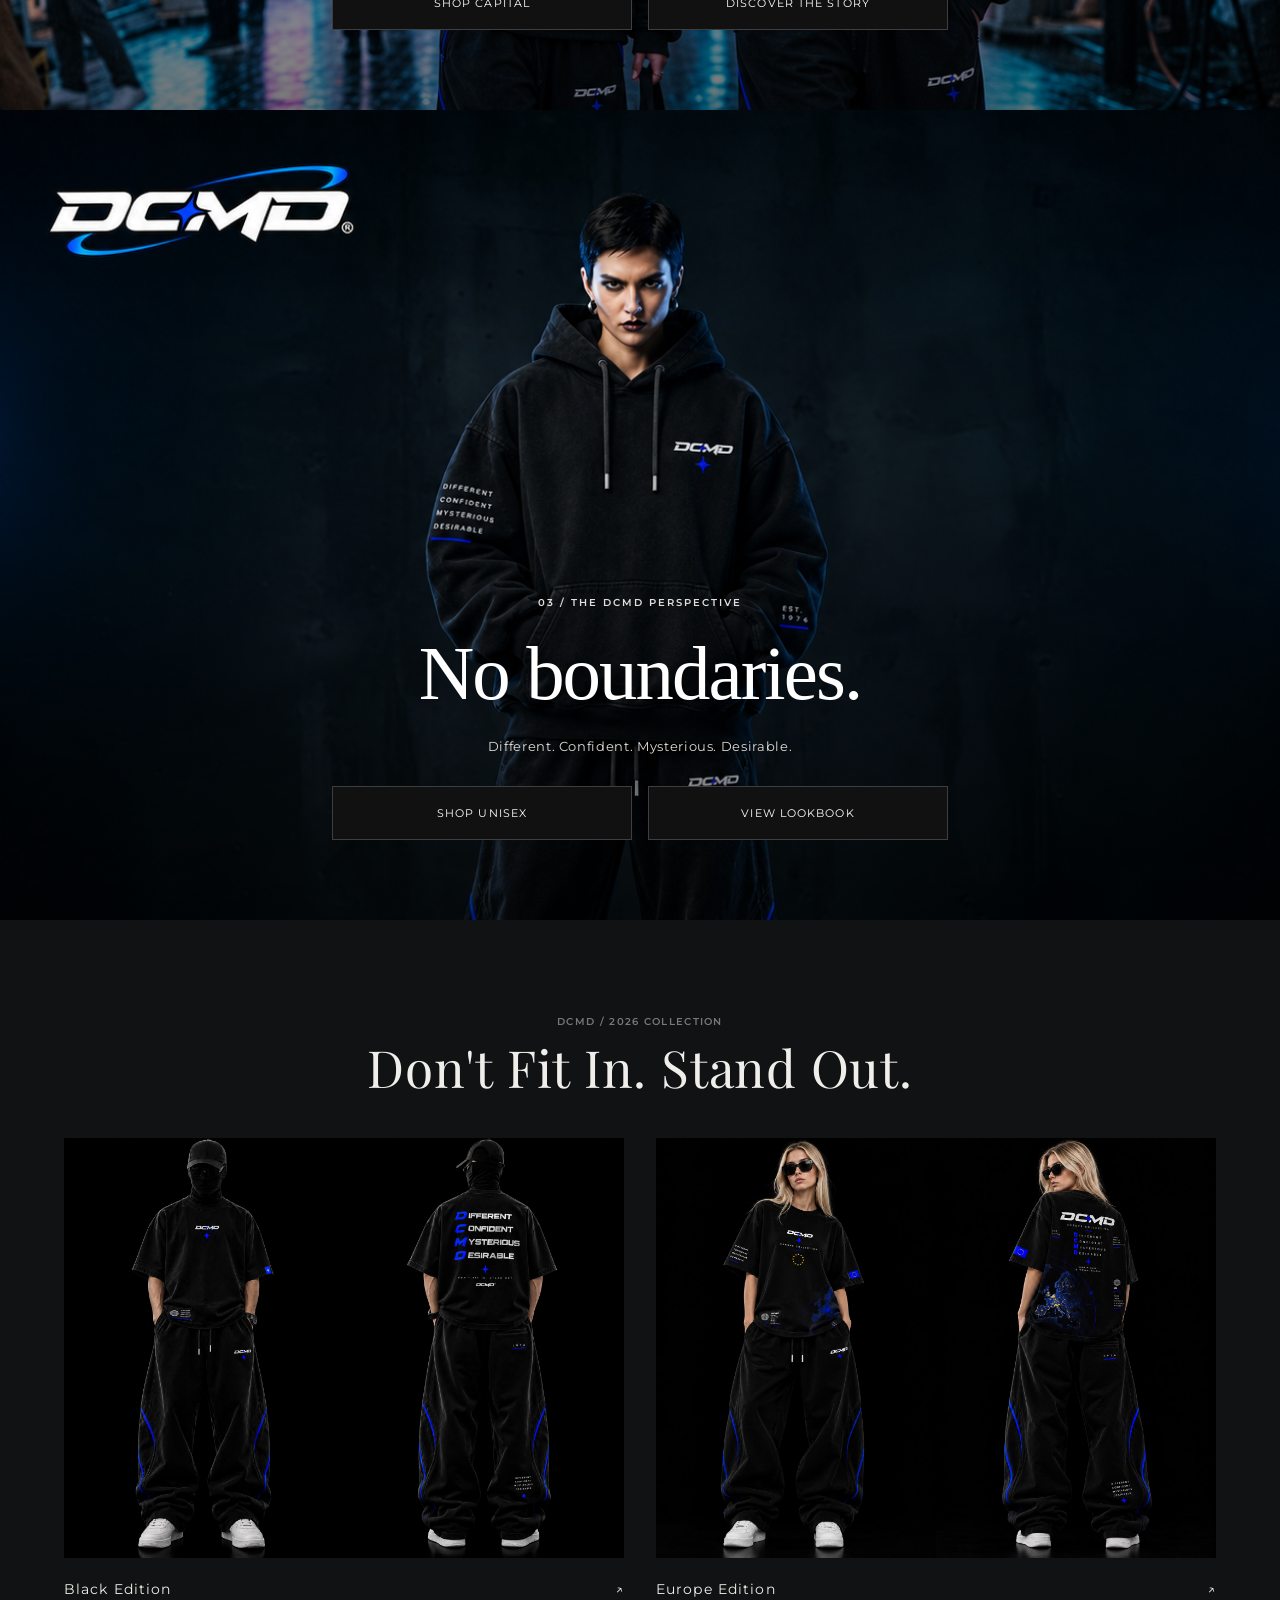
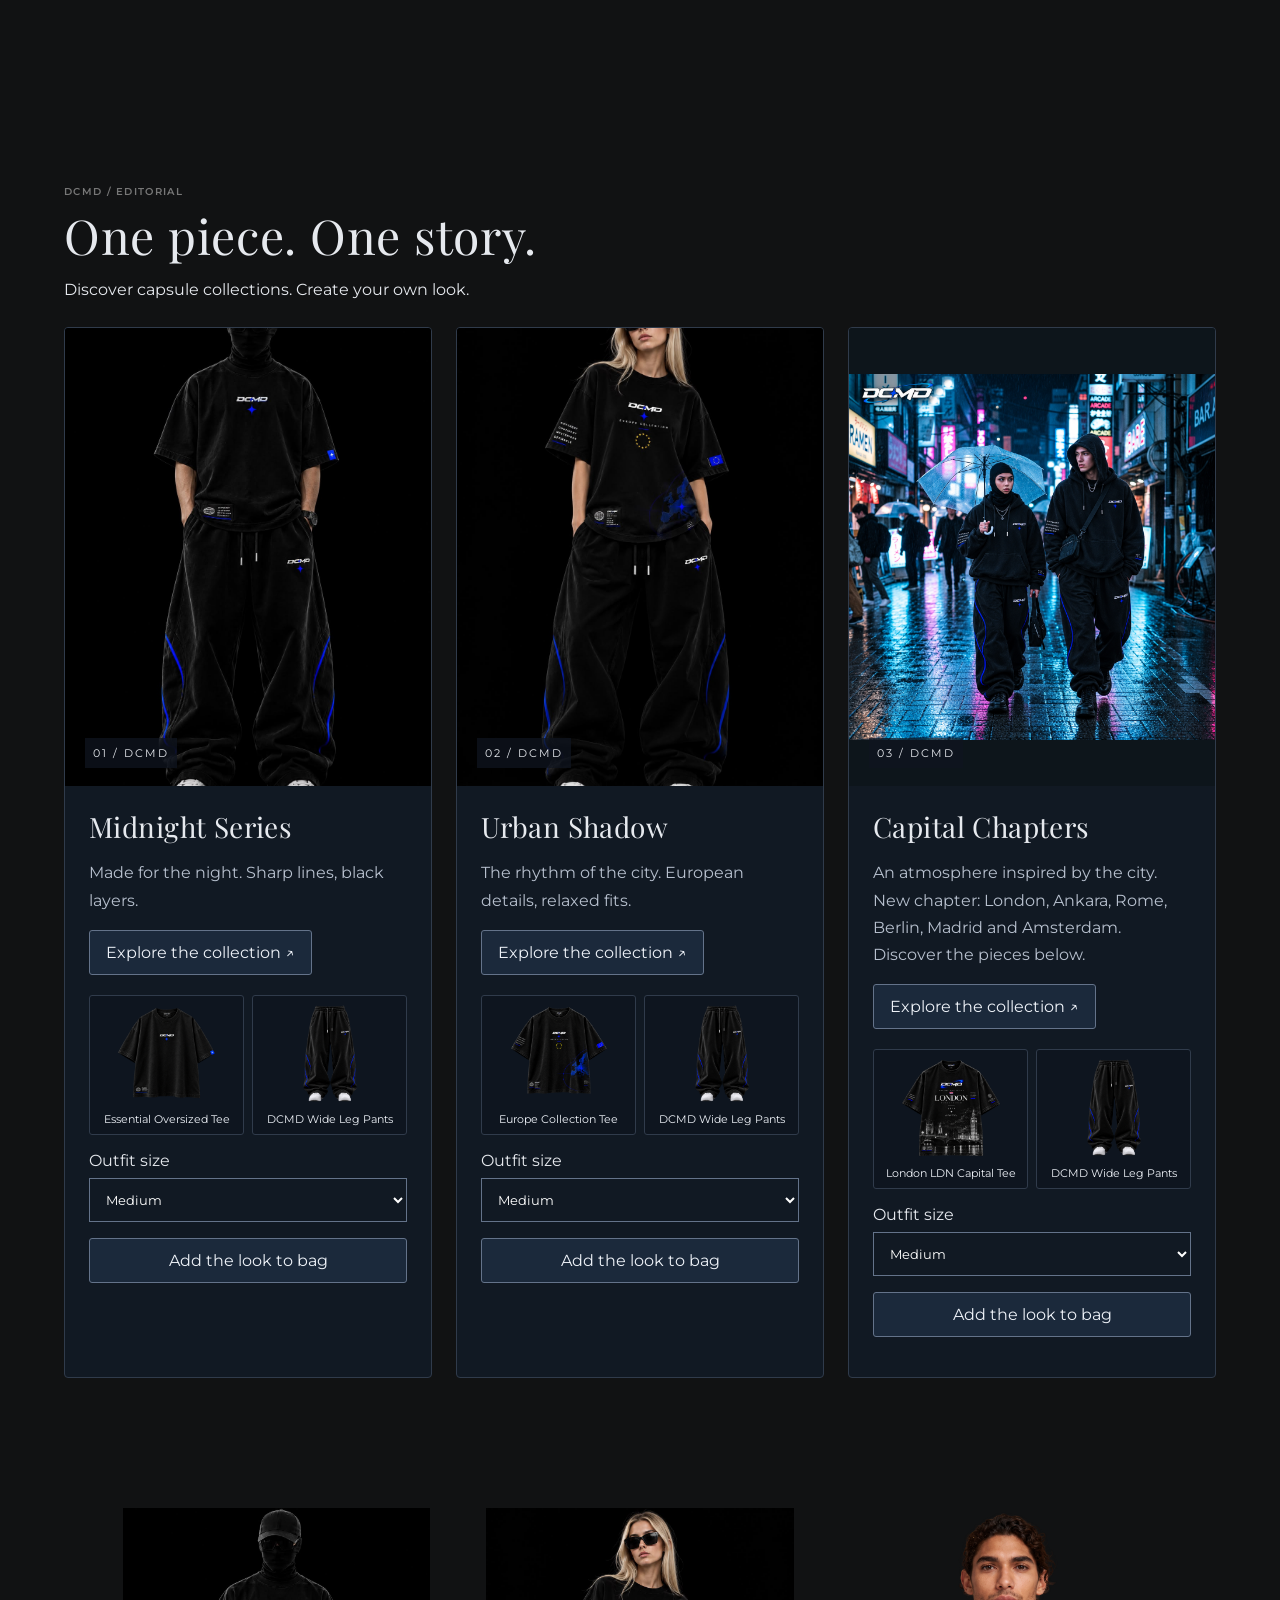
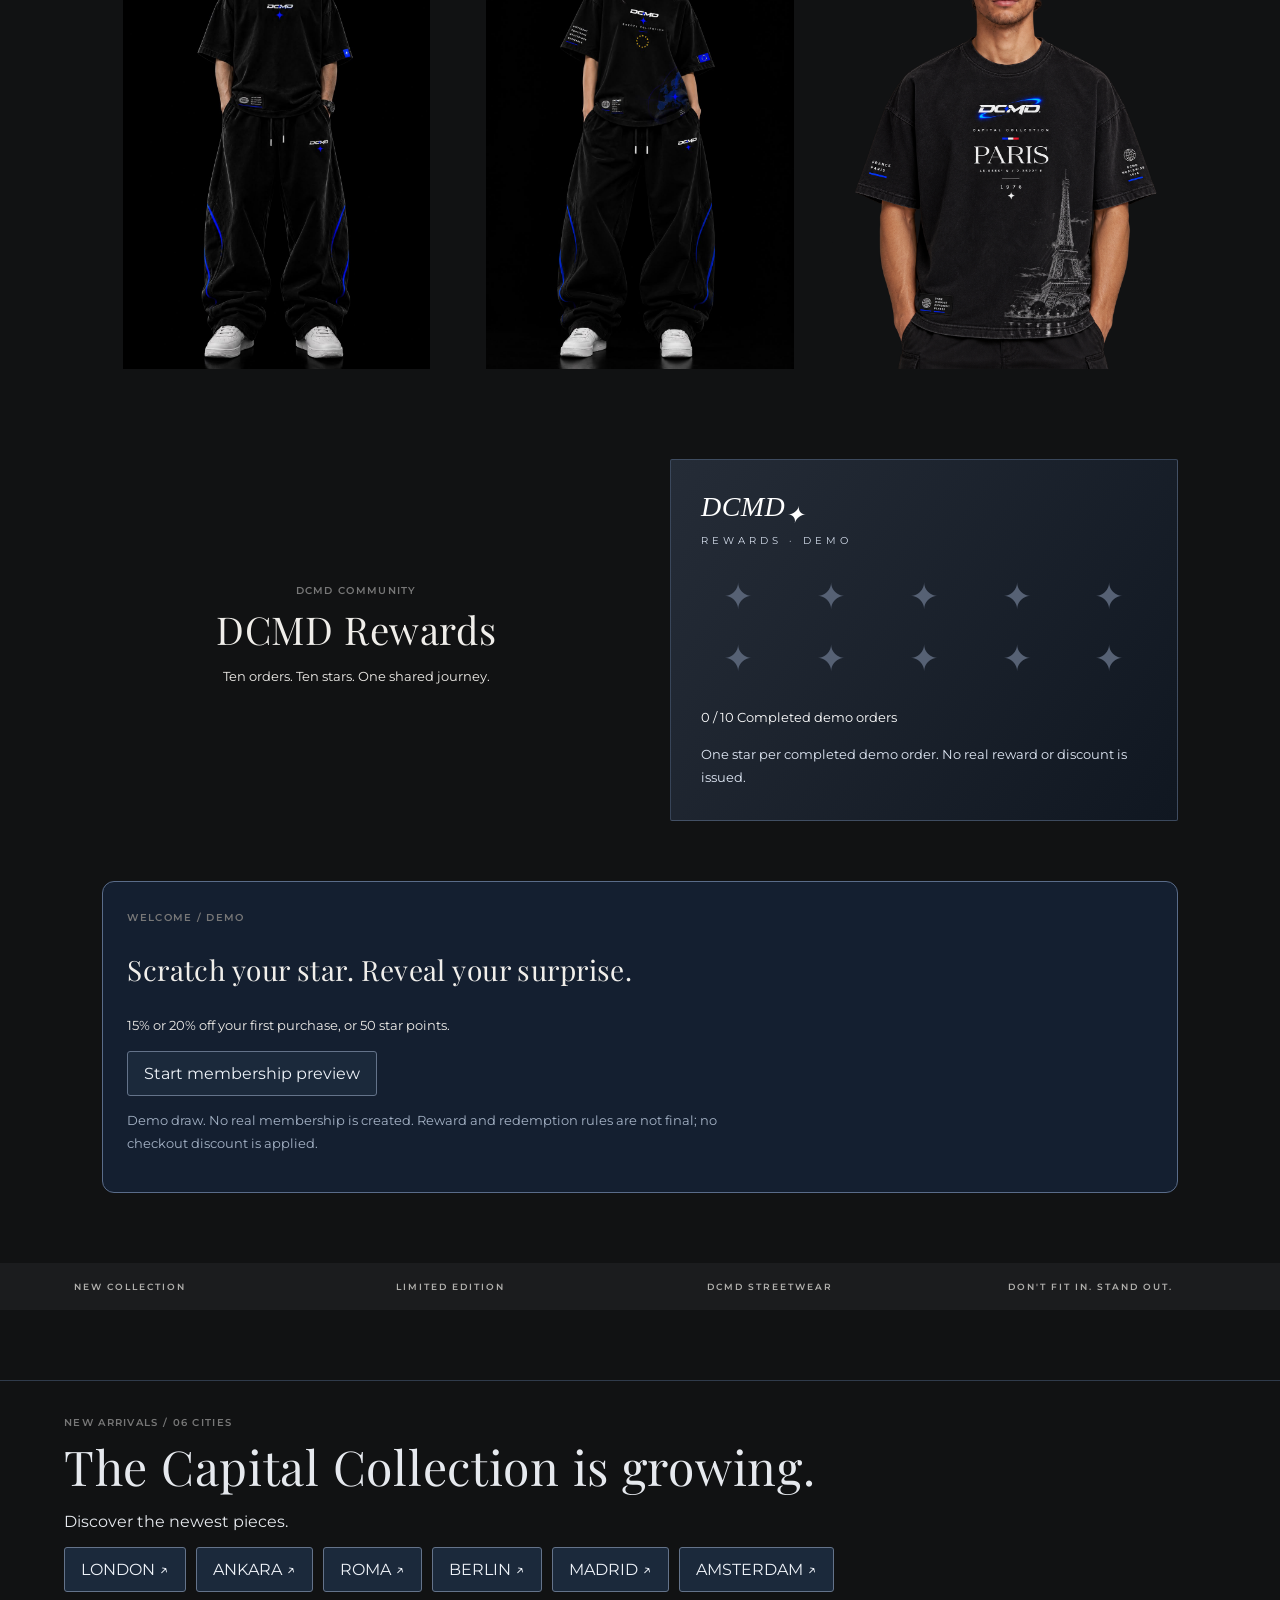
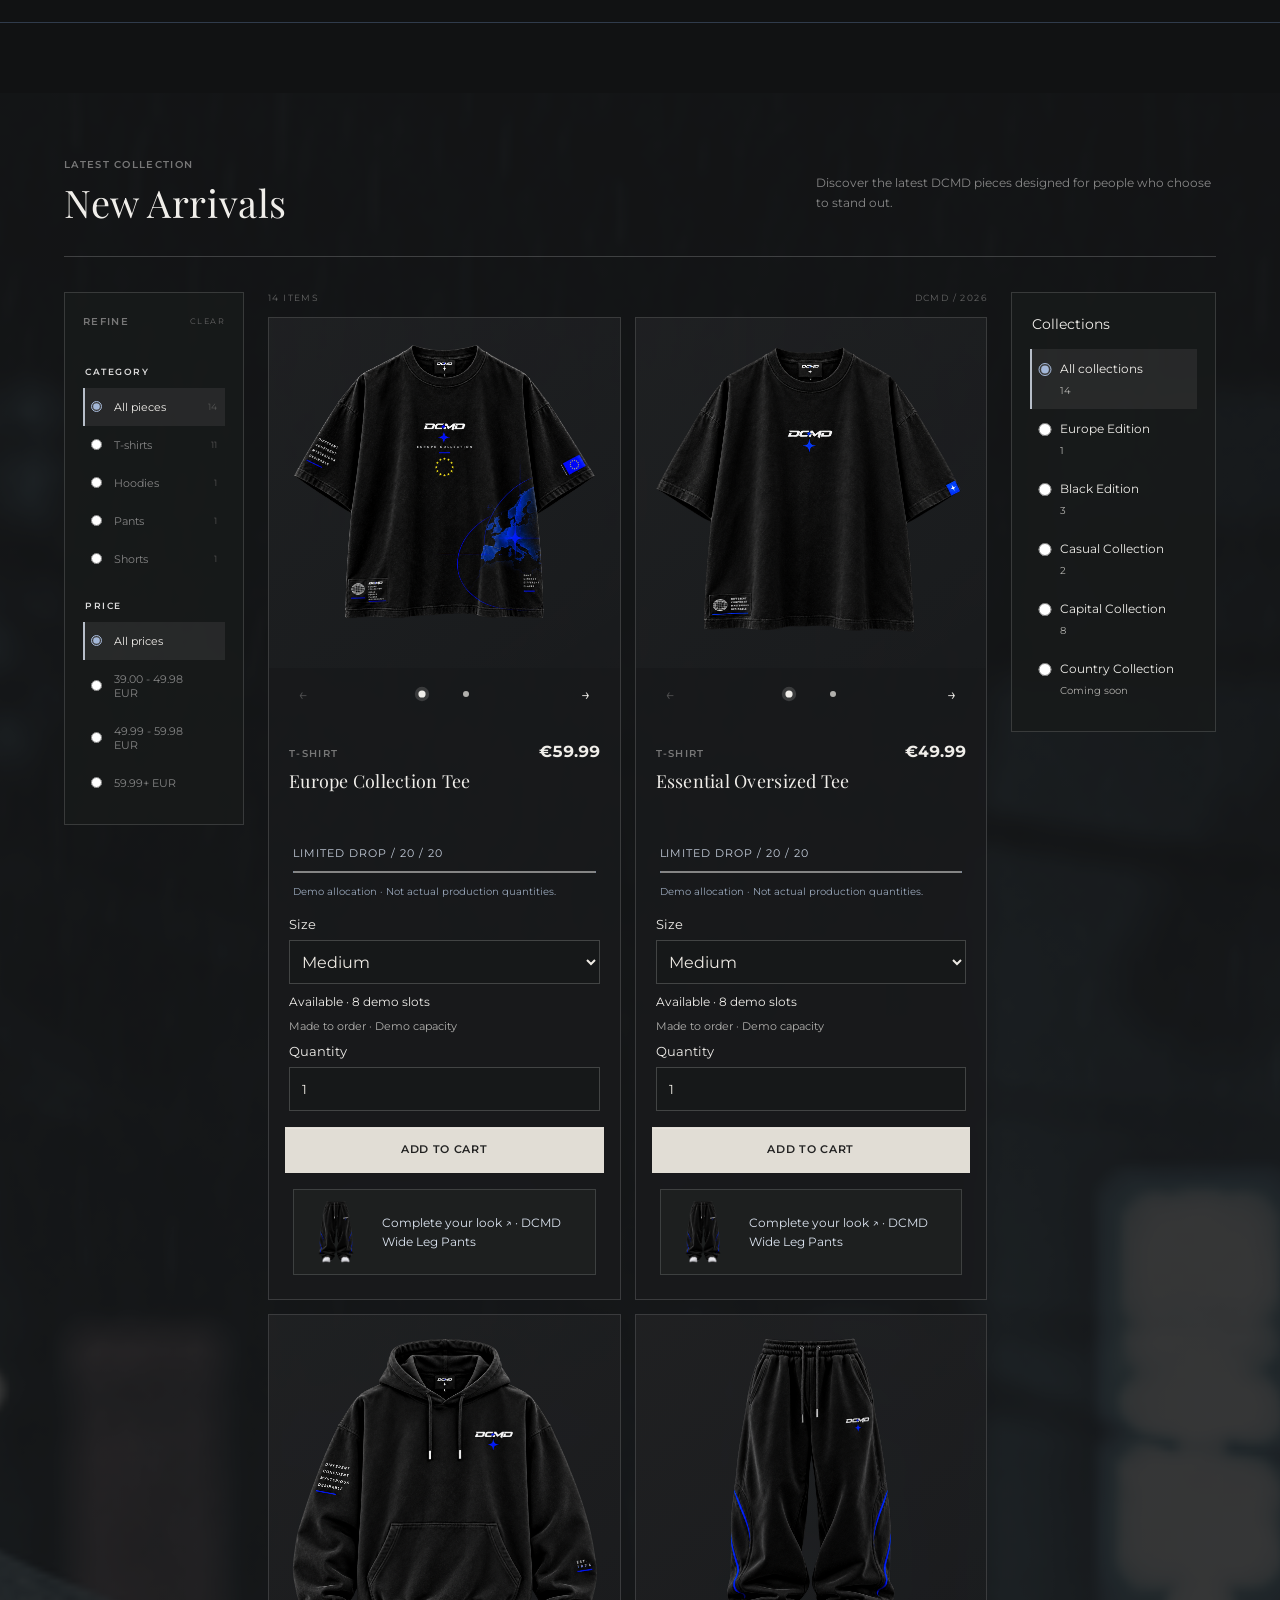
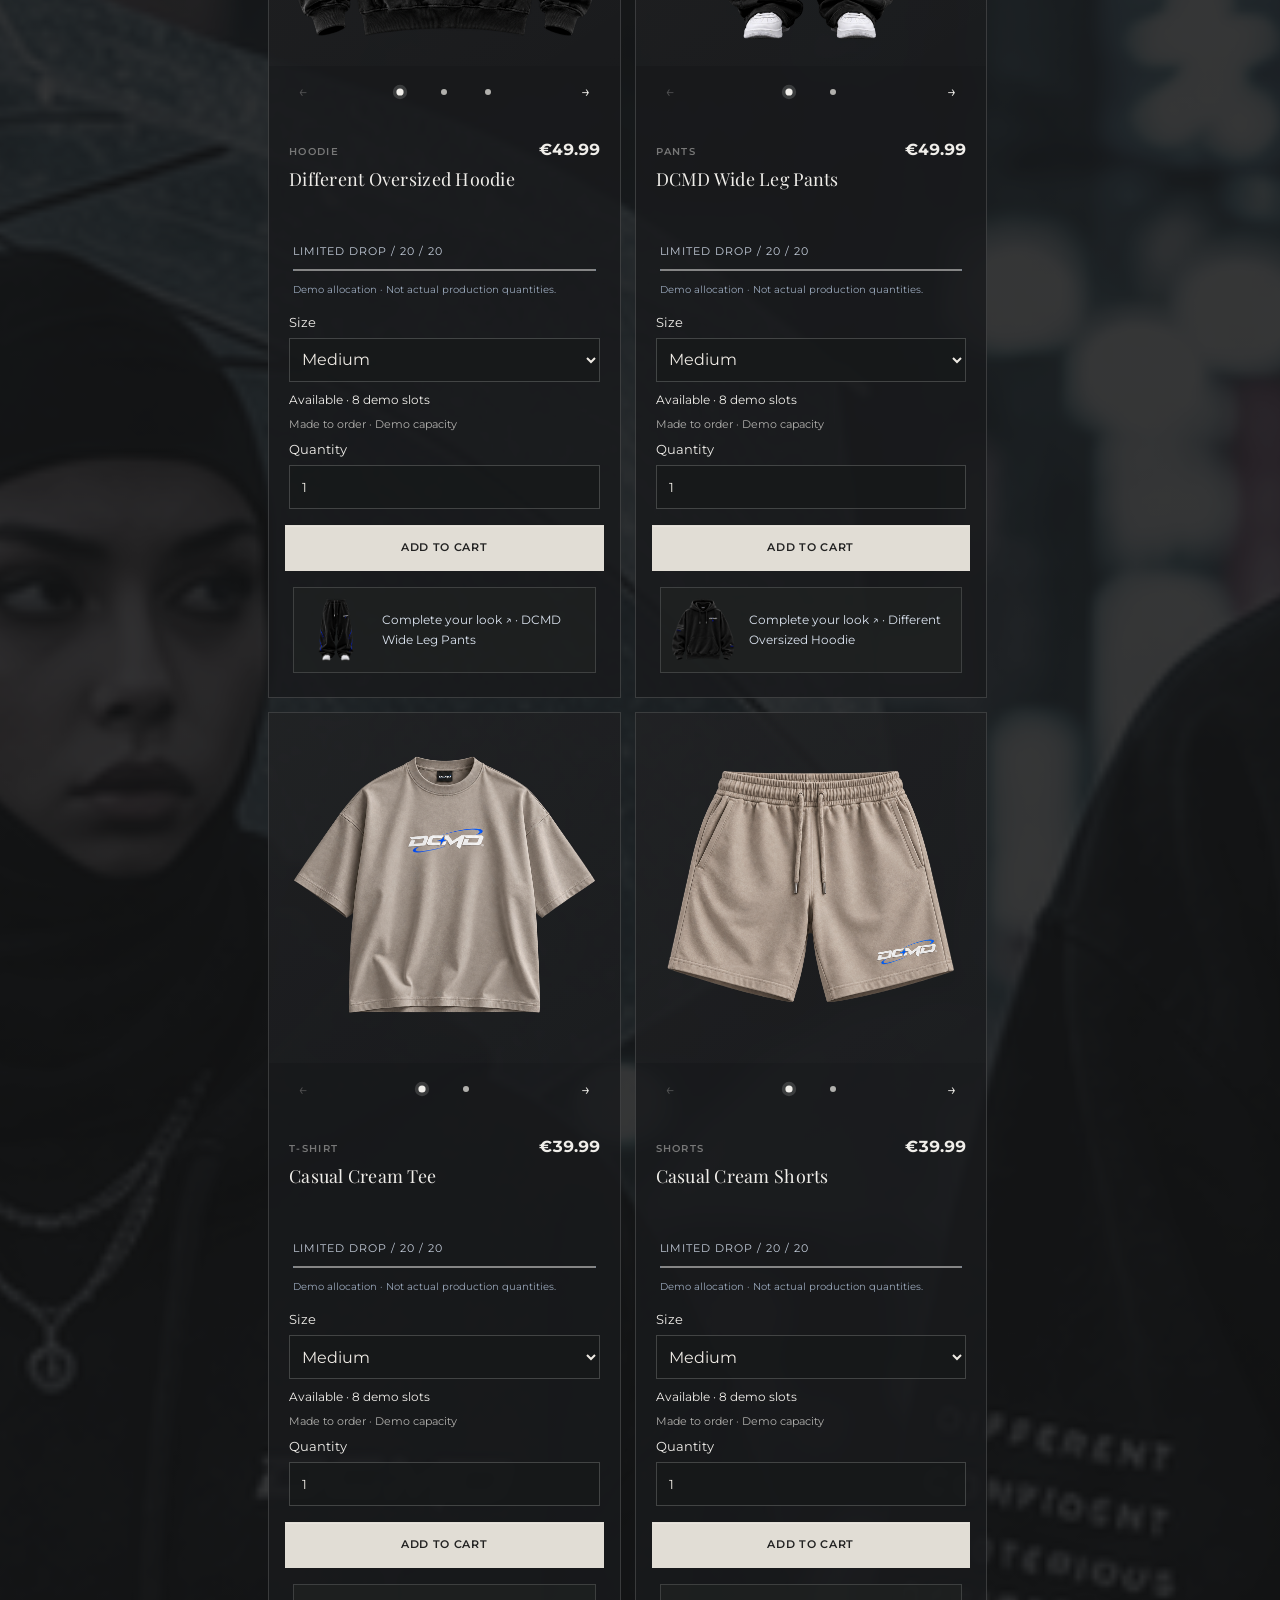
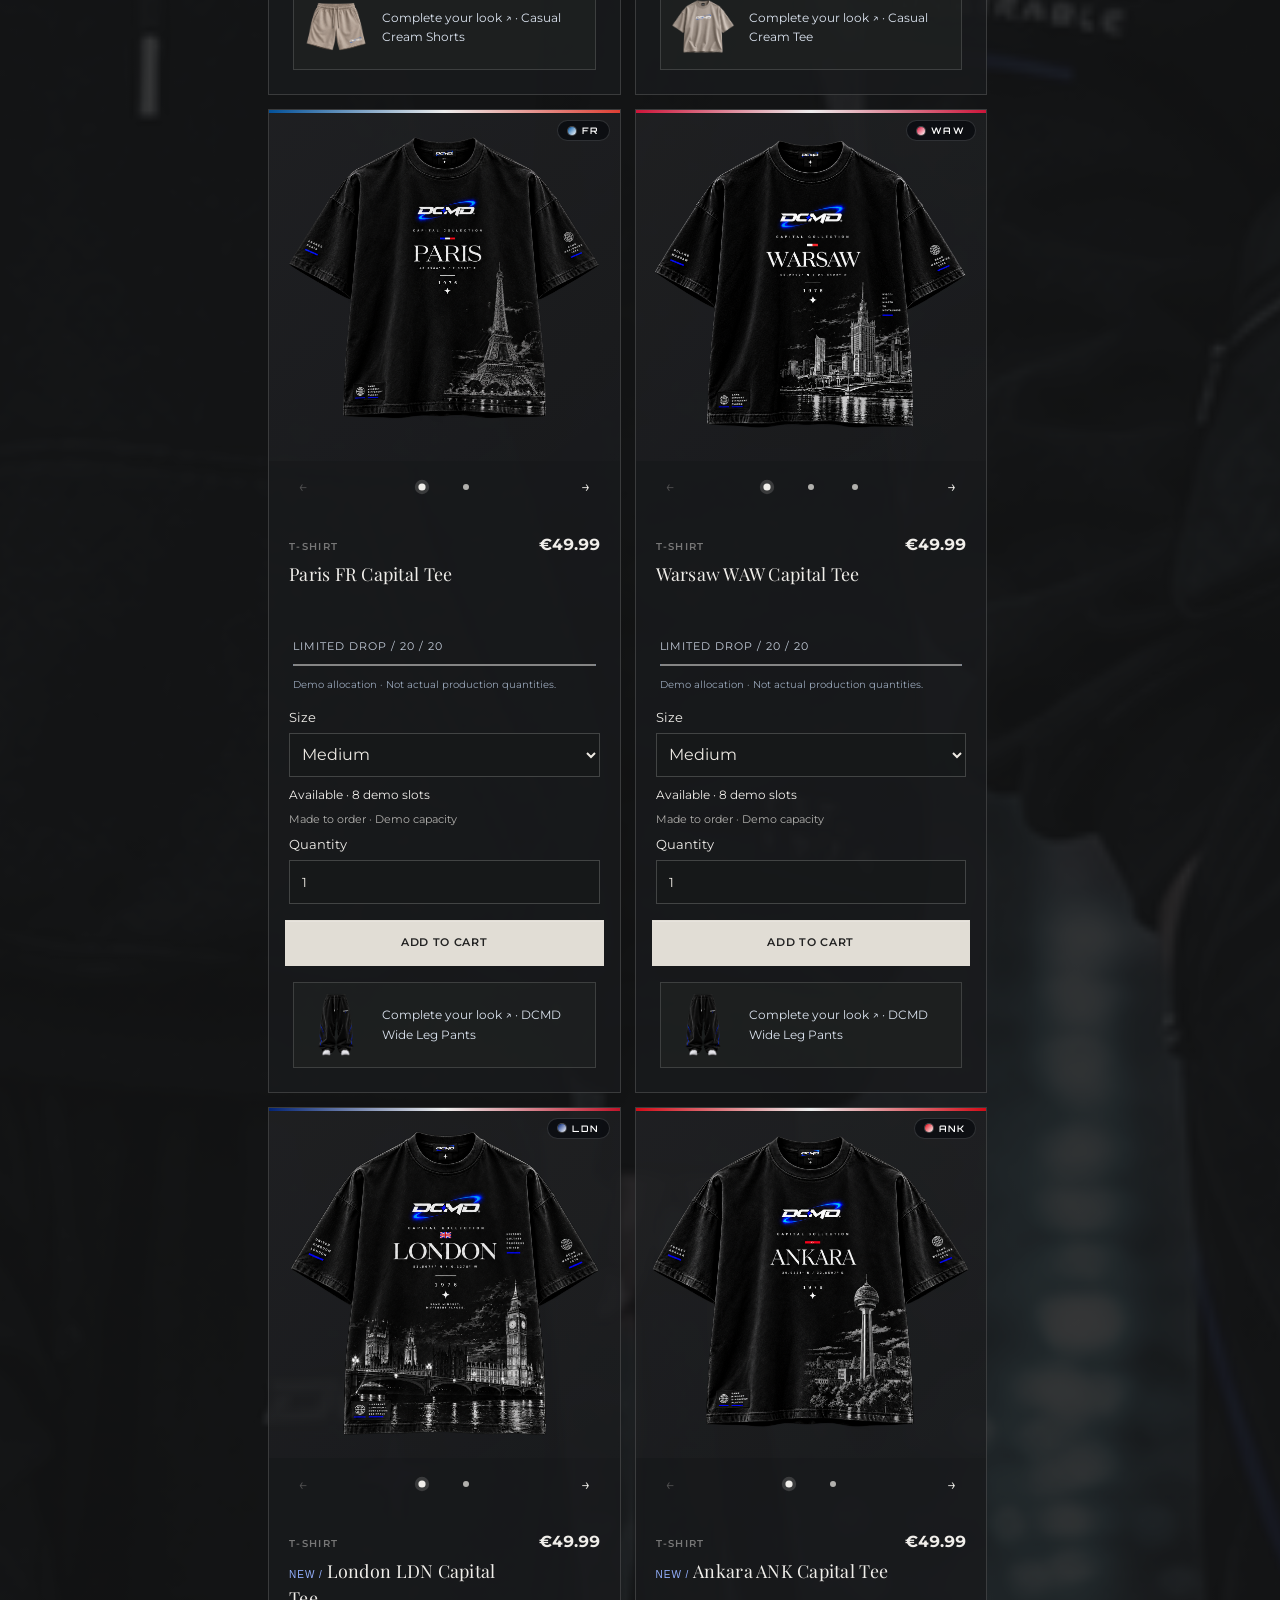
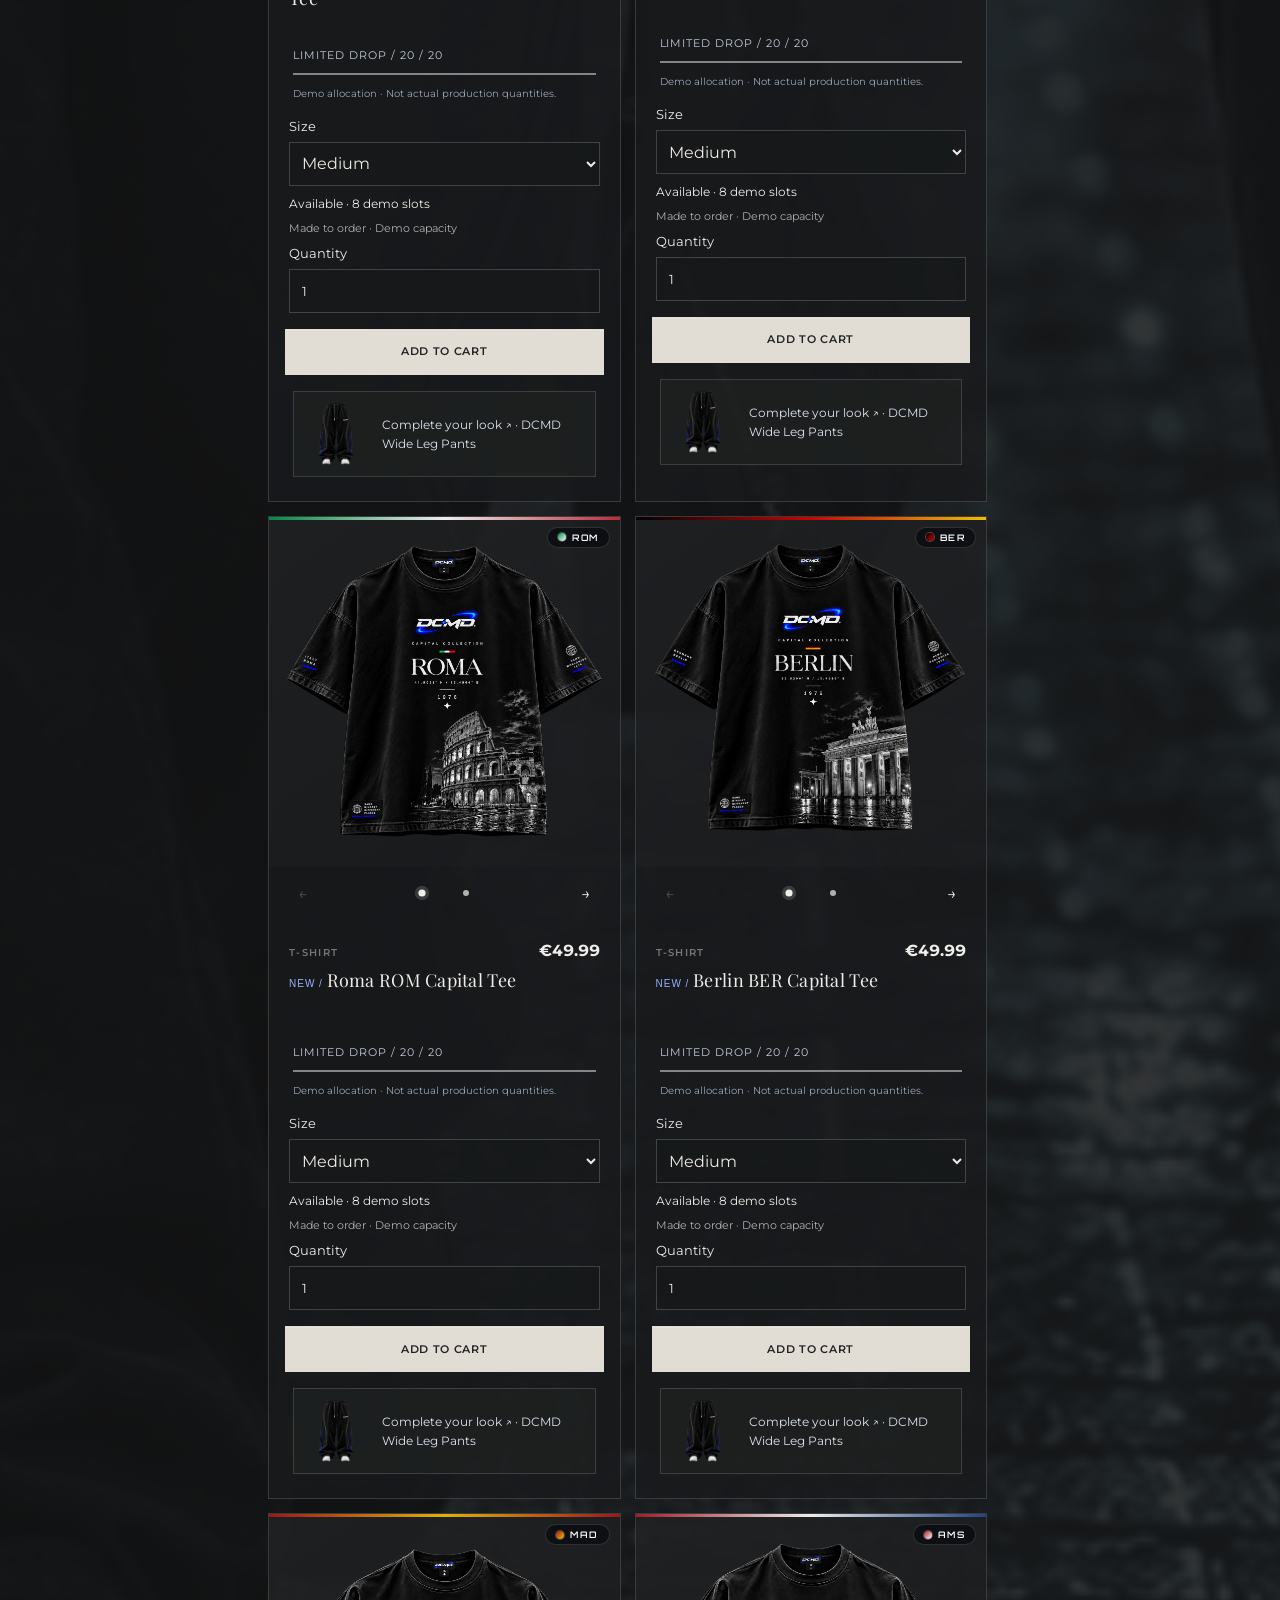
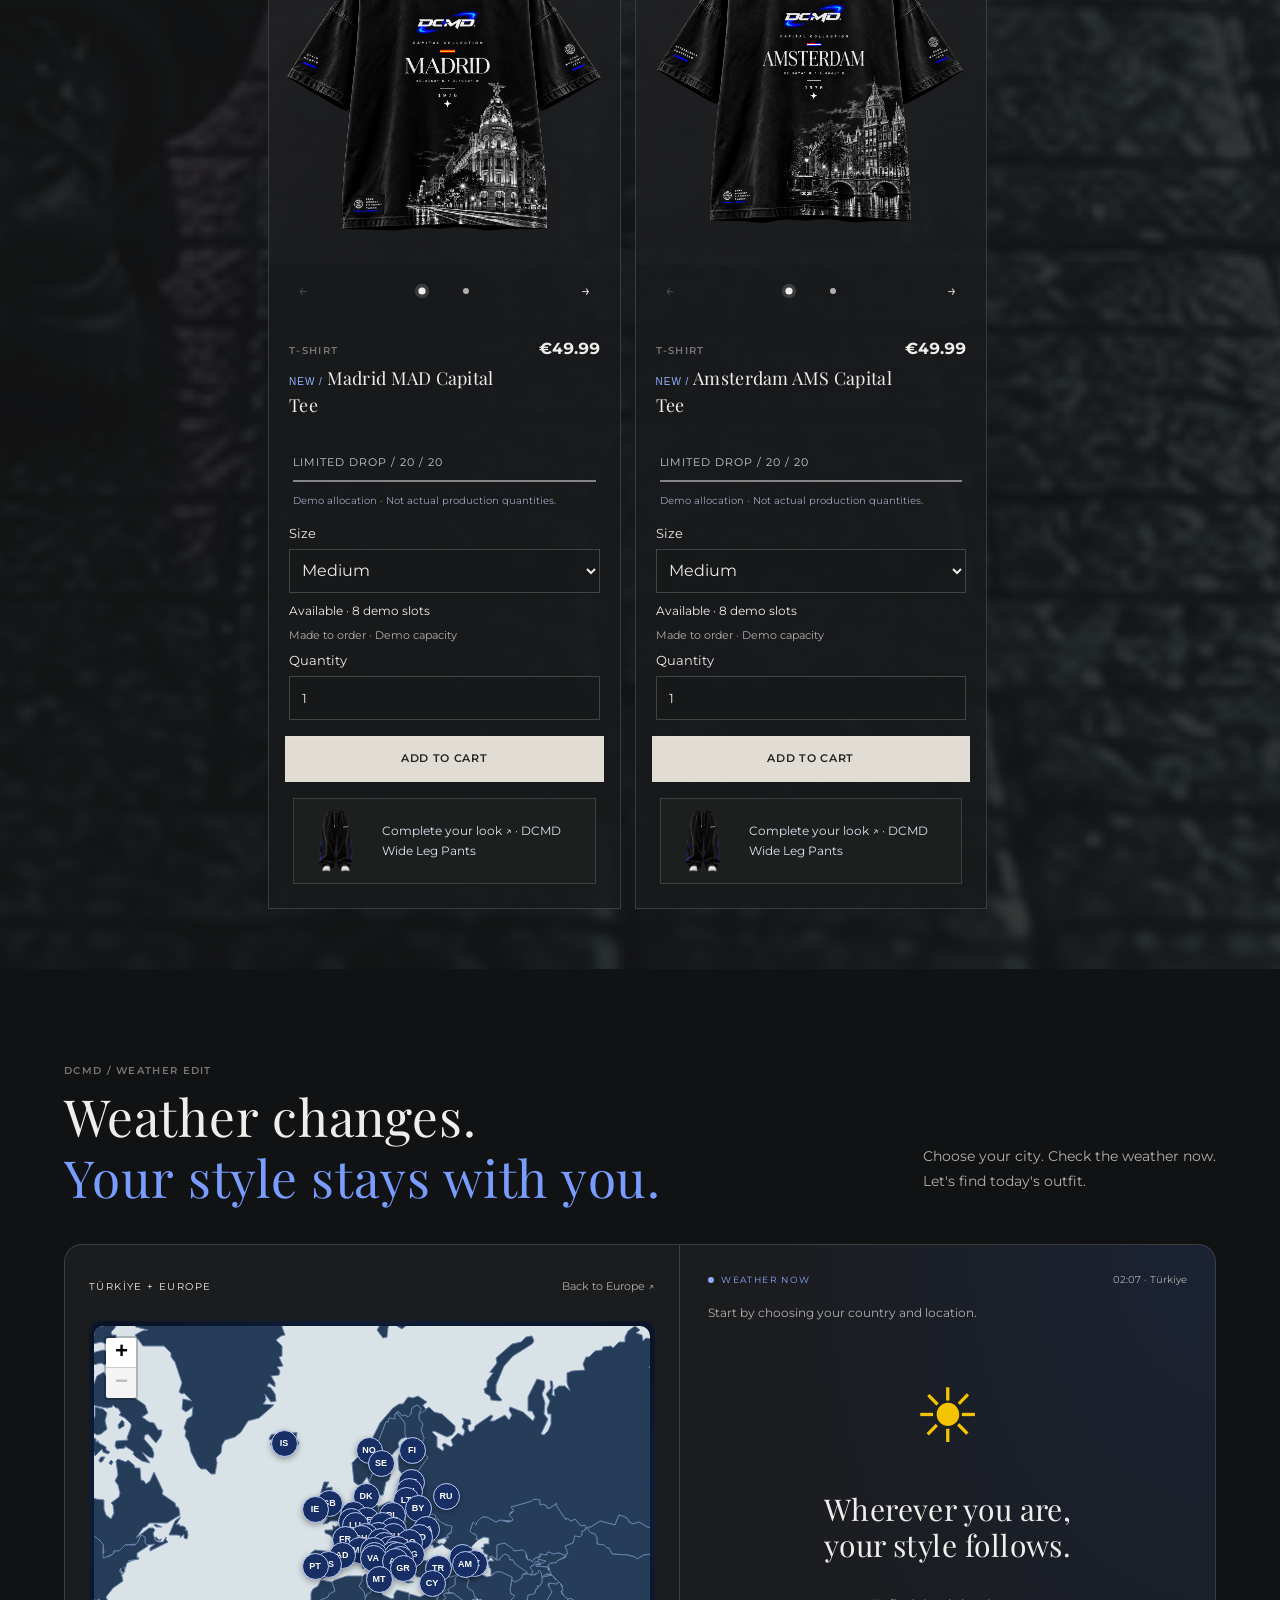
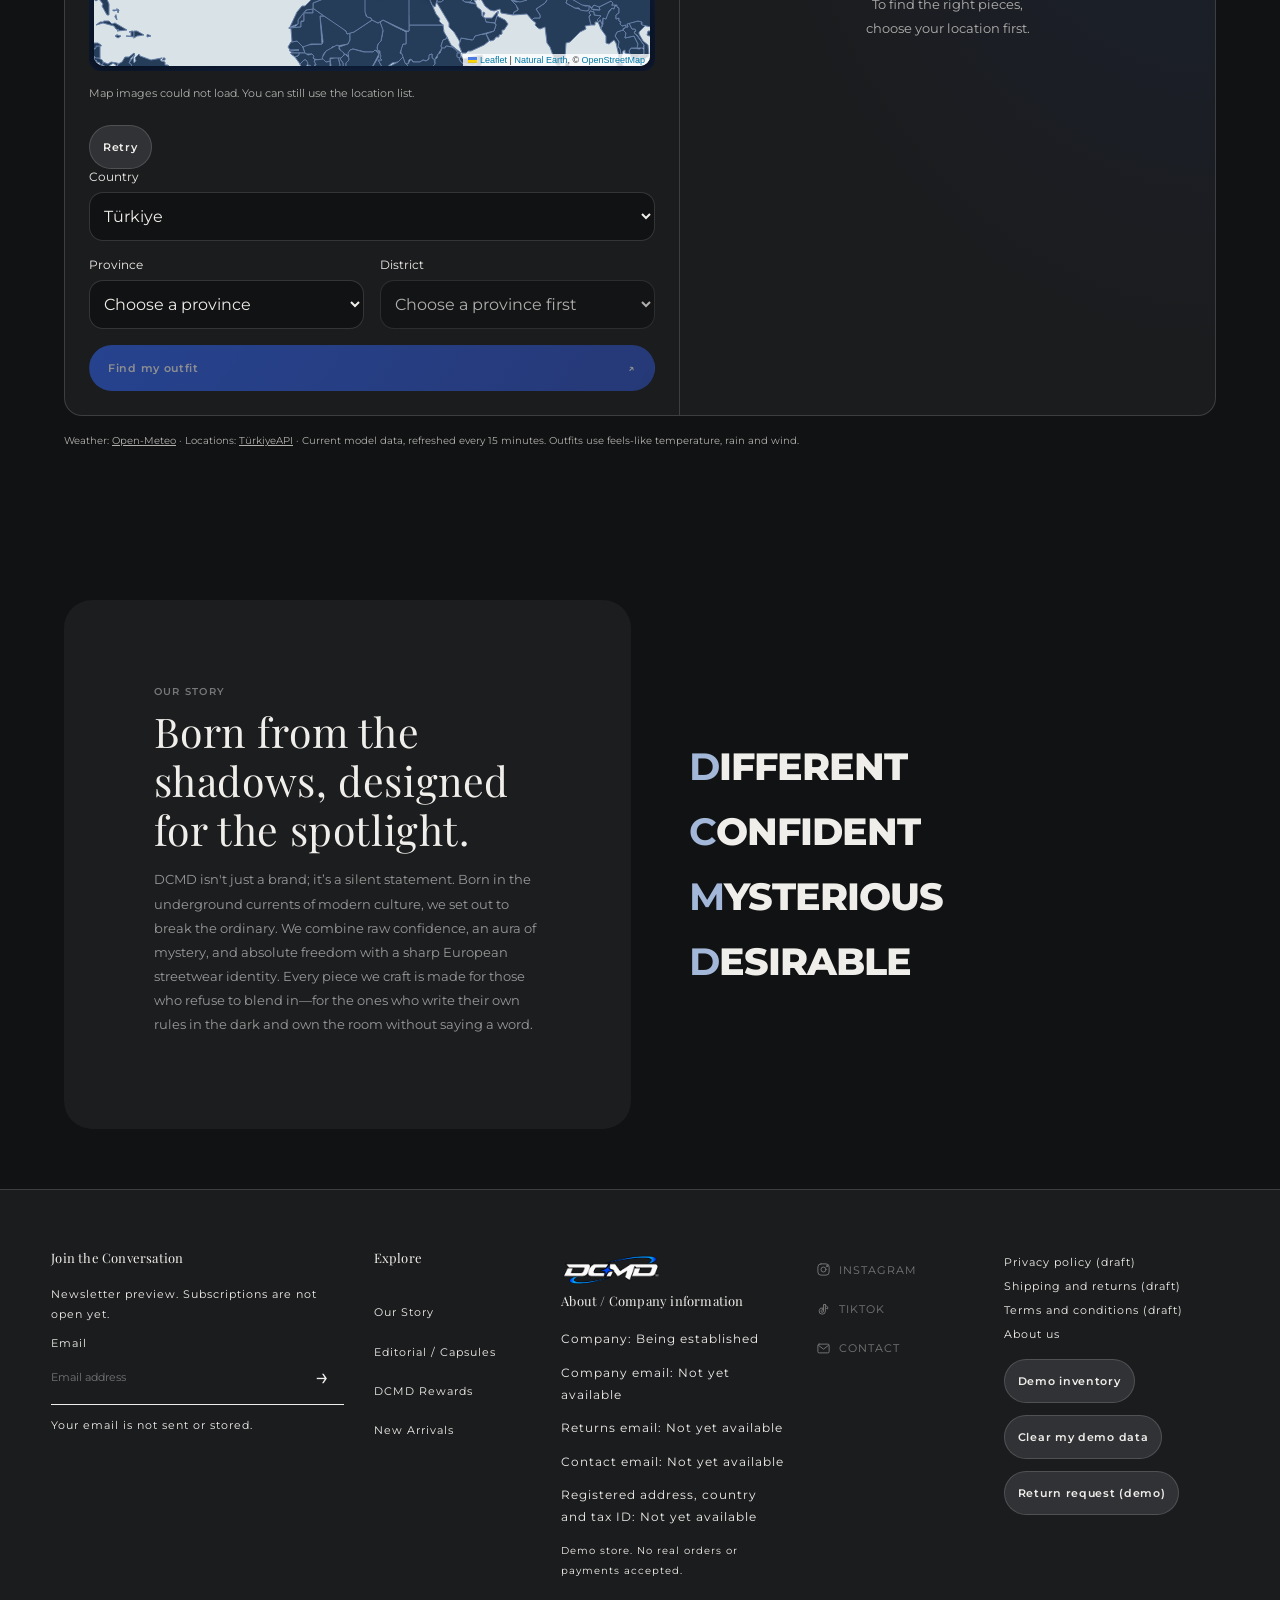
==== commit 57d8a20c: "Localize store and policies, brand editorial photos and fix mobile presentation" ====
--- a/index.html
+++ b/index.html
@@ -15,7 +15,7 @@
   <link rel="stylesheet" href="dcmd-system.css?v=3">
   <link rel="stylesheet" href="dcmd-editorial.css?v=compact-models-5">
   <link rel="stylesheet" href="dcmd-reference.css?v=editorial-4">
-  <link rel="stylesheet" href="dcmd-boutique.css?v=editorial-2">
+  <link rel="stylesheet" href="dcmd-boutique.css?v=mobile-locale-3">
 </head>
 <body>
   <div class="site-stars site-stars-one" aria-hidden="true"></div>
@@ -144,11 +144,11 @@
   </header>
 
   <section class="home-scene scene-capital" aria-labelledby="capitalSceneTitle">
-    <img src="images/theme-lifestyle.png" alt="DCMD streetwear — city at night" loading="lazy">
+    <img src="images/theme-lifestyle-dcmd.png" alt="DCMD streetwear — city at night" loading="lazy">
     <div class="scene-copy"><span class="eyebrow">02 / CAPITAL CHAPTERS</span><h2 id="capitalSceneTitle">Wear your city.</h2><p>Eight cities. One shared language.</p><div><a href="#products" data-collection-link="capital">SHOP CAPITAL</a><a href="#capsules">DISCOVER THE STORY</a></div></div>
   </section>
   <section class="home-scene scene-unisex" aria-labelledby="unisexSceneTitle">
-    <img src="images/theme-hero.png" alt="DCMD editorial atmosphere — dark layered streetwear" loading="lazy">
+    <img src="images/theme-hero-dcmd.png" alt="DCMD editorial atmosphere — dark layered streetwear" loading="lazy">
     <div class="scene-copy"><span class="eyebrow">03 / THE DCMD PERSPECTIVE</span><h2 id="unisexSceneTitle">No boundaries.</h2><p>Different. Confident. Mysterious. Desirable.</p><div><a href="#products" data-collection-link="all">SHOP UNISEX</a><a href="#campaignLooks">VIEW LOOKBOOK</a></div></div>
   </section>
 
@@ -608,7 +608,7 @@
     </div>
   </section>
 
-  <button id="pollOpen" class="poll-tab" type="button" aria-haspopup="dialog" aria-controls="capitalVote" aria-expanded="false" lang="tr"><span class="poll-tab-star" aria-hidden="true">✦</span><span>Sıradaki şehir</span><span aria-hidden="true">↗</span></button>
+  <button id="pollOpen" class="poll-tab" type="button" aria-label="Sıradaki şehir" aria-haspopup="dialog" aria-controls="capitalVote" aria-expanded="false" lang="tr"><span class="poll-tab-star" aria-hidden="true">✦</span><span>Sıradaki şehir</span><span aria-hidden="true">↗</span></button>
   <dialog id="capitalVote" class="capital-poll poll-dialog" aria-labelledby="pollTitle" lang="tr">
     <div class="poll-topline"><span class="eyebrow">DCMD / COMMUNITY EDIT</span><button id="pollClose" type="button" aria-label="Anketi kapat">×</button></div>
     <div class="poll-intro"><span class="poll-orbit" aria-hidden="true">✦</span><span class="eyebrow">CAPITAL COLLECTION — NEXT CHAPTER</span><h2 id="pollTitle">Bir şehir.<br>Senin izin.</h2><p>Sıradaki tasarıma yön ver.<br>Hangi başkenti üzerinde taşımak istersin?</p></div>
@@ -777,13 +777,12 @@
     class="feedback-button"
     id="feedbackButton"
     type="button"
-    aria-label="Send feedback or a complaint to DCMD support"
+    aria-label="Help &amp; support" aria-controls="feedbackModal" aria-haspopup="dialog" title="Help &amp; support"
   >
     <svg viewBox="0 0 24 24" aria-hidden="true">
-      <path d="M4 5h16v11H8l-4 3V5Z"></path>
-      <path d="M8 9h8M8 12h5"></path>
+      <path d="M12 1 15 9 23 12 15 15 12 23 9 15 1 12 9 9Z"></path>
     </svg>
-    <span>FEEDBACK &amp; COMPLAINTS</span>
+    <span>Help &amp; support</span>
   </button>
 
   <div class="feedback-modal" id="feedbackModal" aria-hidden="true">
@@ -866,7 +865,8 @@
     </div>
   </dialog>
 
-  <script src="languages.js?v=capital-7"></script>
+  <script src="languages-extra.js?v=1"></script>
+  <script src="languages.js?v=locale-8"></script>
   <script src="commerce.js?v=boutique-6"></script>
   <script src="campaign-playlist.js?v=1"></script>
   <script src="script.js?v=boutique-8"></script>
@@ -876,7 +876,7 @@
   <script src="weather.js?v=recovery-2"></script>
   <script src="dcmd-enhance.js?v=capital-4"></script>
   <script src="dcmd-reference.js?v=editorial-3"></script>
-  <script src="dcmd-boutique.js?v=1"></script>
+  <script src="dcmd-boutique.js?v=locale-2"></script>
 
 </body>
 </html>
--- a/dcmd-boutique.css
+++ b/dcmd-boutique.css
@@ -1,5 +1,10 @@
 .boutique-editorial,.new-chapters{max-width:1440px;margin:70px auto;padding:0 5%;color:#e6e9ee}.boutique-editorial header{max-width:620px;margin-bottom:28px}.boutique-editorial h2,.new-chapters h2{font-family:Georgia,serif;font-size:clamp(28px,4vw,48px);font-weight:400}.capsule-grid{display:grid;grid-template-columns:repeat(3,minmax(0,1fr));gap:24px}.capsule-card{overflow:hidden;background:#111923;border:1px solid #303b4b;border-radius:4px}.capsule-photo{position:relative;aspect-ratio:4/5;overflow:hidden}.capsule-photo>img{width:100%;height:100%;object-fit:cover}.capsule-photo>span{position:absolute;bottom:18px;left:20px;background:#10151fbd;padding:8px;font-size:11px;letter-spacing:.18em}.capsule-copy{padding:24px}.capsule-copy h3{font:28px Georgia,serif;margin:0 0 12px}.capsule-copy p{color:#b7c0ce;line-height:1.7}.capsule-copy button,.new-chapters button,.reward-register,.scratch-reveal{padding:12px 16px;border:1px solid #64738a;background:#1b293b;color:#eef2f8;border-radius:3px;cursor:pointer}.capsule-copy label{display:grid;gap:8px;margin:16px 0}.capsule-copy select{width:100%;padding:12px;background:#111923;color:#fff;border:1px solid #64738a}.look-add{width:100%}.look-pieces{display:flex;gap:8px;margin-top:20px}.capsule-copy .look-piece{width:50%;padding:8px;background:#0e151f;border-color:#303b4b}.look-piece img{display:block;width:100%;height:100px;object-fit:contain}.look-piece span{display:block;font-size:11px;margin-top:8px}.new-chapters{border-block:1px solid #303b4b;padding-block:30px}.new-chapters>div{display:flex;flex-wrap:wrap;gap:10px}.limited-drop{margin:18px 24px;color:#c3ccd9;font-size:11px;letter-spacing:.09em}.limited-drop progress{display:block;width:100%;height:4px;margin:10px 0;accent-color:#8b9fbd}.limited-drop small{letter-spacing:0;font-size:10px;color:#99a7ba}.complete-look{display:flex;align-items:center;gap:14px;margin:0 24px 24px;padding:10px;border:1px solid #354259;background:#121d2e;color:#dce4f0;text-align:left;cursor:pointer}.complete-look img{width:64px;height:64px;object-fit:contain;flex:none}.complete-look span{font-size:12px;line-height:1.6}.product-card[data-new-arrival=true] .product-info h3:before{content:'NEW / ';font:10px sans-serif;letter-spacing:.1em;color:#94b1ff}.welcome-reward{padding:24px;border:1px solid #5a6c89;background:#141f30;width:100%;grid-column:1/-1;border-radius:12px}.welcome-reward h3{font:28px Georgia,serif}.scratch-area{position:relative;width:min(320px,100%);height:180px;margin:20px 0;background:#101724;border:1px solid #566883;border-radius:8px;overflow:hidden}.scratch-area canvas{position:absolute;inset:0;width:100%;height:100%;touch-action:none;cursor:crosshair}.scratch-result{display:grid;place-items:center;height:100%;padding:28px;text-align:center;font-weight:700;font-size:24px;color:#e8d9b7;box-sizing:border-box}.reward-disclaimer{font-size:12px;line-height:1.7;color:#a5b3c6;max-width:650px}.gift-fields input[type=checkbox]{width:auto}.gift-fields label.gift-choice{display:flex;align-items:center;gap:12px}.campaign-sequence{display:flex;align-items:center;justify-content:center;gap:16px;padding:12px;color:#b7c0ce}.campaign-sequence button{border:1px solid #64738a;color:inherit;background:#121a28;padding:10px 16px;cursor:pointer}.order-thumb{width:64px;height:64px;object-fit:contain;flex:none}.cart-row{grid-template-columns:64px minmax(0,1fr) auto!important}.cart-row button{grid-column:2/-1}.checkout-item{align-items:center;gap:12px}.checkout-item span{flex:1;min-width:0}
 .cart-row{display:grid;align-items:center}
+body #feedbackButton.feedback-button{left:0;right:auto;top:45%;bottom:auto;transform:translateY(-50%);width:44px;min-height:128px;padding:12px 7px;display:flex;flex-direction:column;gap:12px;border-radius:0 14px 14px 0;background:#202c3eea;border:1px solid #576b88;color:#afc5ff;z-index:25;box-shadow:0 6px 20px #0003}
+body #feedbackButton.feedback-button:hover{transform:translateY(-50%);background:#2b3b54}
+body #feedbackButton.feedback-button svg{width:23px;height:23px;fill:currentColor;stroke:none;flex-shrink:0}
+body #feedbackButton.feedback-button span{display:block;writing-mode:vertical-rl;font-size:10px;letter-spacing:.08em;max-height:180px}
+@media(max-width:600px){body #feedbackButton.feedback-button{width:34px;min-height:52px;padding:12px 5px;top:40%}body #feedbackButton.feedback-button span{display:none}body #feedbackButton.feedback-button svg{width:22px;height:22px}}
 /* Editorial storefront: three full-width chapters and a quiet photographic shop. */
 :root,html[data-theme="dark"]{--bg:#111213;--panel:#1b1c1e;--surface:#1c1d1f;--control:#303235;--line:#ffffff26;--muted:#b1b0ad;--blue:#a3b7d8;--text:#f0eeea}
 html[data-theme="light"]{--bg:#e7e4de;--panel:#eeeae3;--surface:#f0ece5;--control:#d7d2c9;--line:#39363136;--muted:#615d57;--text:#262522}
@@ -30,7 +35,8 @@
 .home-scene{position:relative;isolation:isolate;min-height:90svh;display:grid;align-items:end;overflow:hidden;background:#151515!important;margin:0;padding:0}
 .home-scene>img{position:absolute;inset:0;width:100%;height:100%;object-fit:cover;z-index:-2}
 .home-scene::after{content:'';position:absolute;inset:0;background:linear-gradient(180deg,#0000 25%,#0008);z-index:-1}
-.scene-capital>img{object-position:center 45%}.scene-unisex>img{object-position:center 10%;object-fit:cover;background:#030303}
+.scene-capital>img{object-position:center top}.scene-unisex>img{object-position:center top;object-fit:cover;background:#030303}
+.capsule-photo>img[src*="theme-"]{object-fit:contain;background:#0d151b}
 .scene-copy{padding:80px 5vw;text-align:center;color:#fff;width:100%;box-sizing:border-box}
 .scene-copy .eyebrow{color:#e2dfda;letter-spacing:.2em}
 body .scene-copy h2{font:400 clamp(42px,6vw,90px) Georgia,serif;letter-spacing:-.025em;margin:20px 0}
@@ -39,7 +45,7 @@
 .scene-copy a{display:grid;place-items:center;width:min(300px,42vw);min-height:54px;background:#111;border:1px solid #ffffff30;color:#fff;font-size:11px;letter-spacing:.1em;padding:12px}
 .scene-copy a:hover{background:#eeece7;color:#181818}
 body #products{position:relative;isolation:isolate;background:#151617;padding-block:60px;scroll-margin-top:85px}
-#products::before{content:'';position:absolute;inset:0;z-index:-1;background:linear-gradient(#12141680,#12141680),url('images/theme-lifestyle.png') center/cover fixed;opacity:.28;pointer-events:none;filter:grayscale(.75)}
+#products::before{content:'';position:absolute;inset:0;z-index:-1;background:linear-gradient(#12141680,#12141680),url('images/theme-lifestyle-dcmd.png') center/cover fixed;opacity:.28;pointer-events:none;filter:grayscale(.75)}
 body #products .section-head{border-bottom:1px solid #ffffff30;padding-bottom:30px}
 body #products .product-card{background:#191b1dd9;border:1px solid #ffffff26;border-radius:0;box-shadow:none}
 body #products .product-info,body #products .gallery-controls{background:transparent}
@@ -57,3 +63,28 @@
 @media(max-width:1100px){body .megamenu-dropdown-content{display:grid;grid-template-columns:1fr 1.4fr;max-height:calc(100dvh - 76px);padding:28px 5vw;gap:20px}body .megamenu-visuals{width:100%;grid-template-columns:1fr}body .megamenu-visuals .visual-card:nth-child(2){display:none}body .megamenu-links{min-width:0}body .hero.hero--luxury{margin-top:76px}}
 @media(max-width:600px){body .megamenu-dropdown-content{grid-template-columns:1fr 1fr;gap:14px;padding:40px 16px 24px}body .megamenu-links h2{font-size:22px}.menu-coming{padding:12px;aspect-ratio:auto;min-height:170px}.menu-coming .eyebrow{font-size:8px}.megamenu-links .menu-release{font-size:24px}body .megamenu-links a{font-size:10px}body .megamenu-links p{font-size:11px}body .megamenu-visuals:has(.menu-coming){grid-template-columns:1fr}body .megamenu-visuals:has(.menu-coming) .visual-card:nth-child(2){display:flex}.home-scene{min-height:78svh}.scene-copy{padding:50px 18px}.scene-copy>div{gap:10px}.scene-copy a{font-size:9px;min-height:48px}#products::before{background-attachment:scroll;background-size:auto 850px;background-repeat:repeat-y}body #products{padding-block:36px}body .hero--luxury .hero-copy{padding-bottom:125px}body .hero .campaign-sequence{right:14px;bottom:20px;gap:8px}}
 @media(max-width:900px){.capsule-grid{grid-template-columns:1fr}.capsule-card{display:grid;grid-template-columns:1fr 1fr}.capsule-photo{height:100%;aspect-ratio:auto;min-height:400px}}@media(max-width:560px){.capsule-card{display:block}.capsule-photo{aspect-ratio:4/5;min-height:0}.boutique-editorial,.new-chapters{margin-block:40px}.capsule-copy{padding:18px}.checkout-item{flex-wrap:wrap}.order-thumb{width:48px;height:48px}.cart-row{grid-template-columns:48px minmax(0,1fr) auto!important}}
+
+@media(max-width:700px){
+ body #pollOpen.poll-tab{width:34px;min-height:52px;box-sizing:border-box;top:58%;bottom:auto;padding:12px 5px;writing-mode:horizontal-tb;justify-content:center}
+ body #pollOpen.poll-tab span:not(.poll-tab-star){display:none}
+ body .home-scene{display:flex;flex-direction:column;min-height:0;overflow:hidden}
+ body .home-scene>img{position:relative;inset:auto;display:block;width:100%;height:auto;aspect-ratio:1;object-fit:contain;object-position:center;z-index:0}
+ body .home-scene::after{display:none}
+ body .home-scene .scene-copy{padding:28px 24px 36px;background:#111719;position:relative;z-index:1}
+ body .home-scene .scene-copy h2{font-size:38px;margin:14px 0}
+ body .home-scene .scene-copy p{line-height:1.65;margin:12px 0 24px}
+ body .home-scene .scene-copy>div{flex-wrap:wrap}
+ body .home-scene .scene-copy a{width:auto;flex:1;min-width:120px;box-sizing:border-box}
+ body .capsule-photo{aspect-ratio:1;min-height:0;height:auto}
+ body .capsule-photo>img{object-fit:contain;object-position:center}
+ body .campaign-photos{grid-template-columns:1fr}
+ body .campaign-photos img{width:100%;height:auto;object-fit:contain}
+ body .reference-lookbook{grid-template-columns:1fr}
+ body .reference-lookbook .lookbook-tile img{height:auto;max-height:none;aspect-ratio:2/3;object-fit:contain}
+ body .hero.hero--luxury{min-height:0;height:auto;display:flex;flex-direction:column;padding:0}
+ body .hero--luxury .hero-media{position:relative;inset:auto;width:100%;height:auto;aspect-ratio:9/16}
+ body .hero--luxury .hero-media video{object-fit:contain}
+ body .hero--luxury .hero-media::after{display:none}
+ body .hero--luxury .hero-copy{position:relative;padding:26px 24px 90px;box-sizing:border-box}
+ body .hero--luxury h1{font-size:30px}
+}
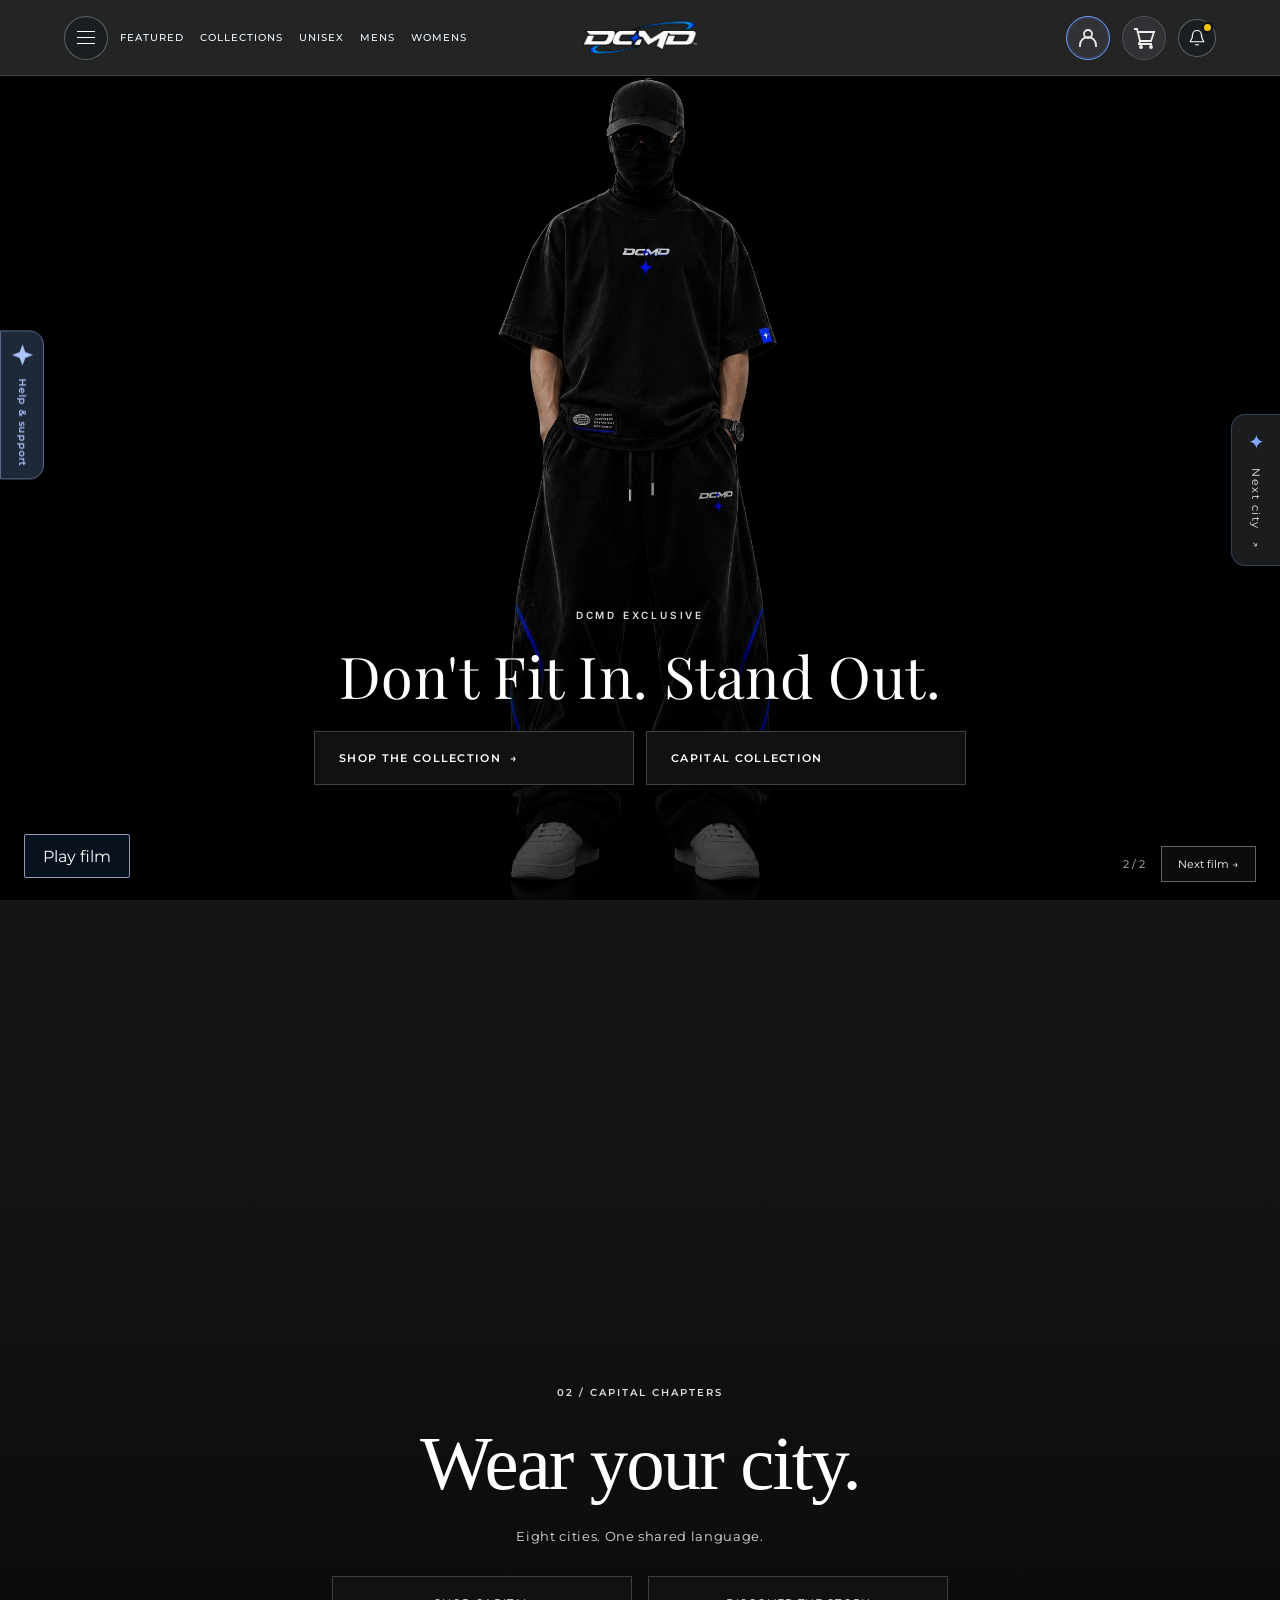
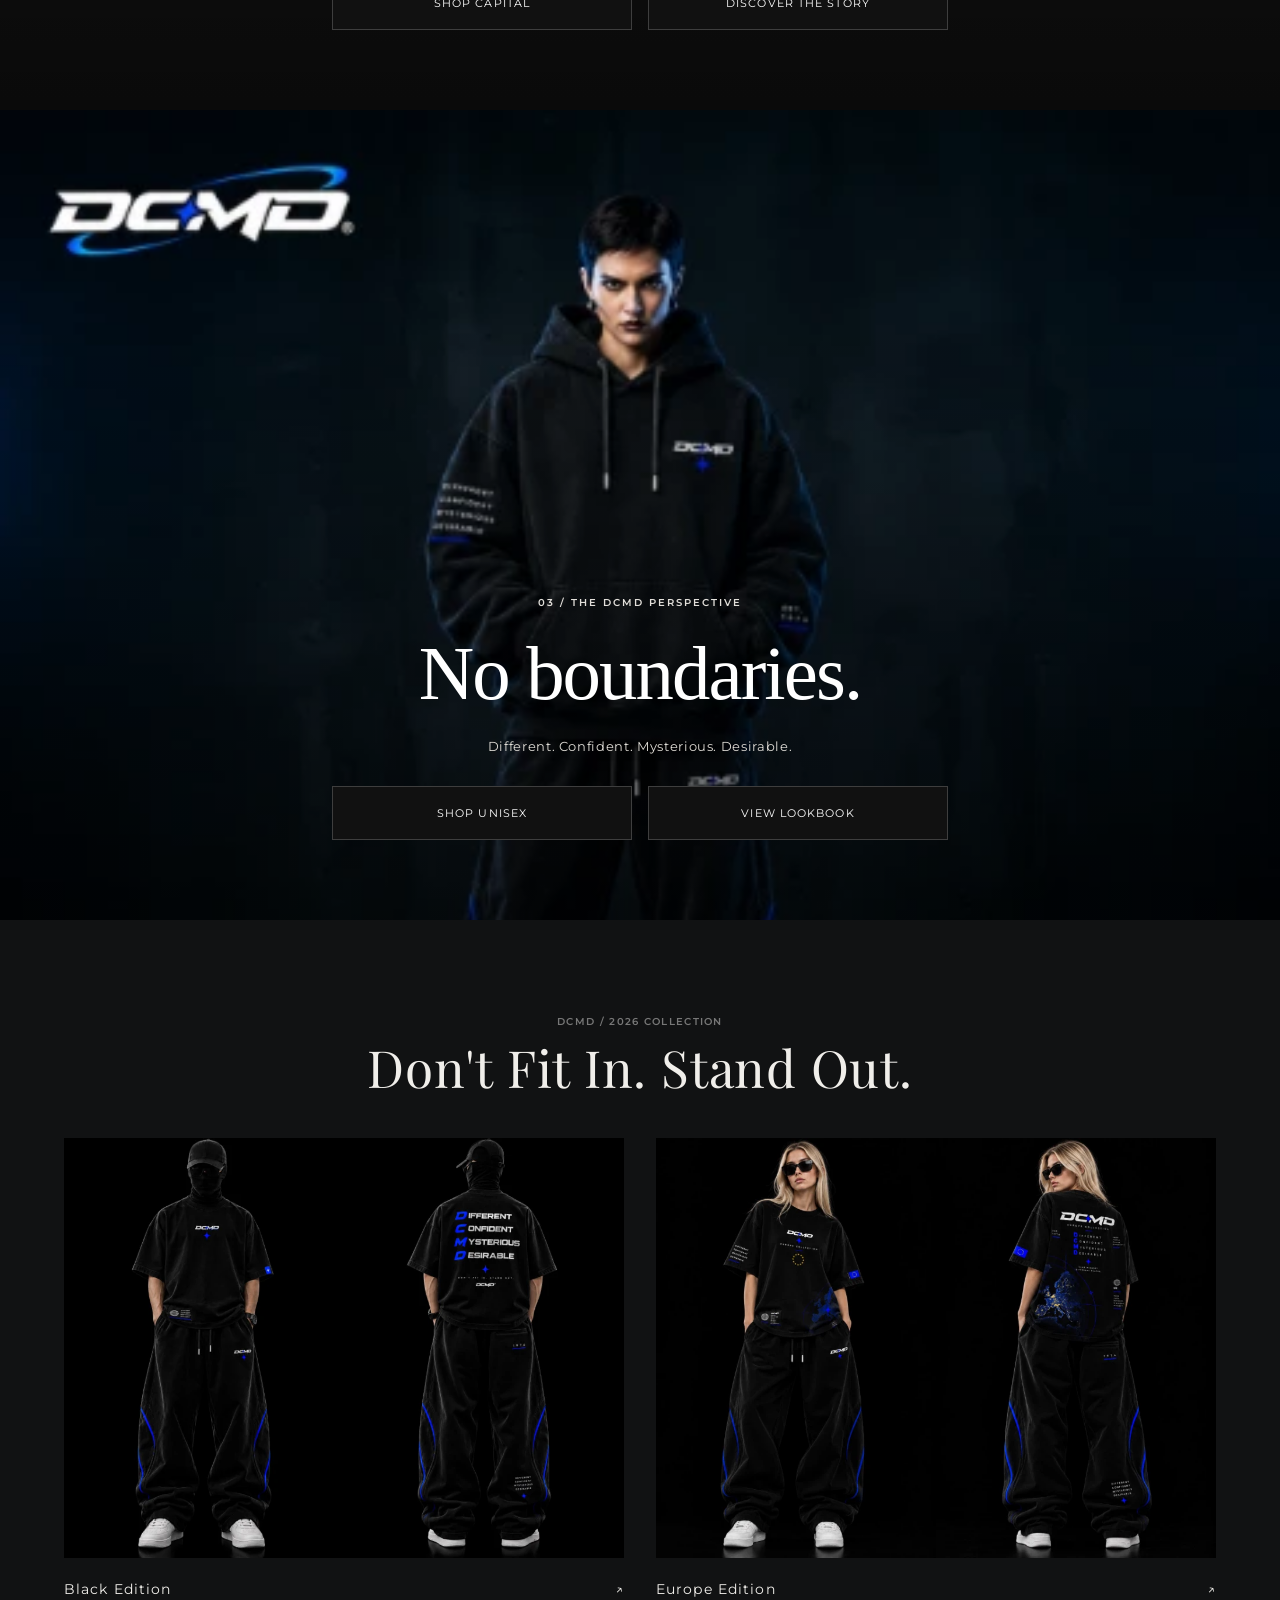
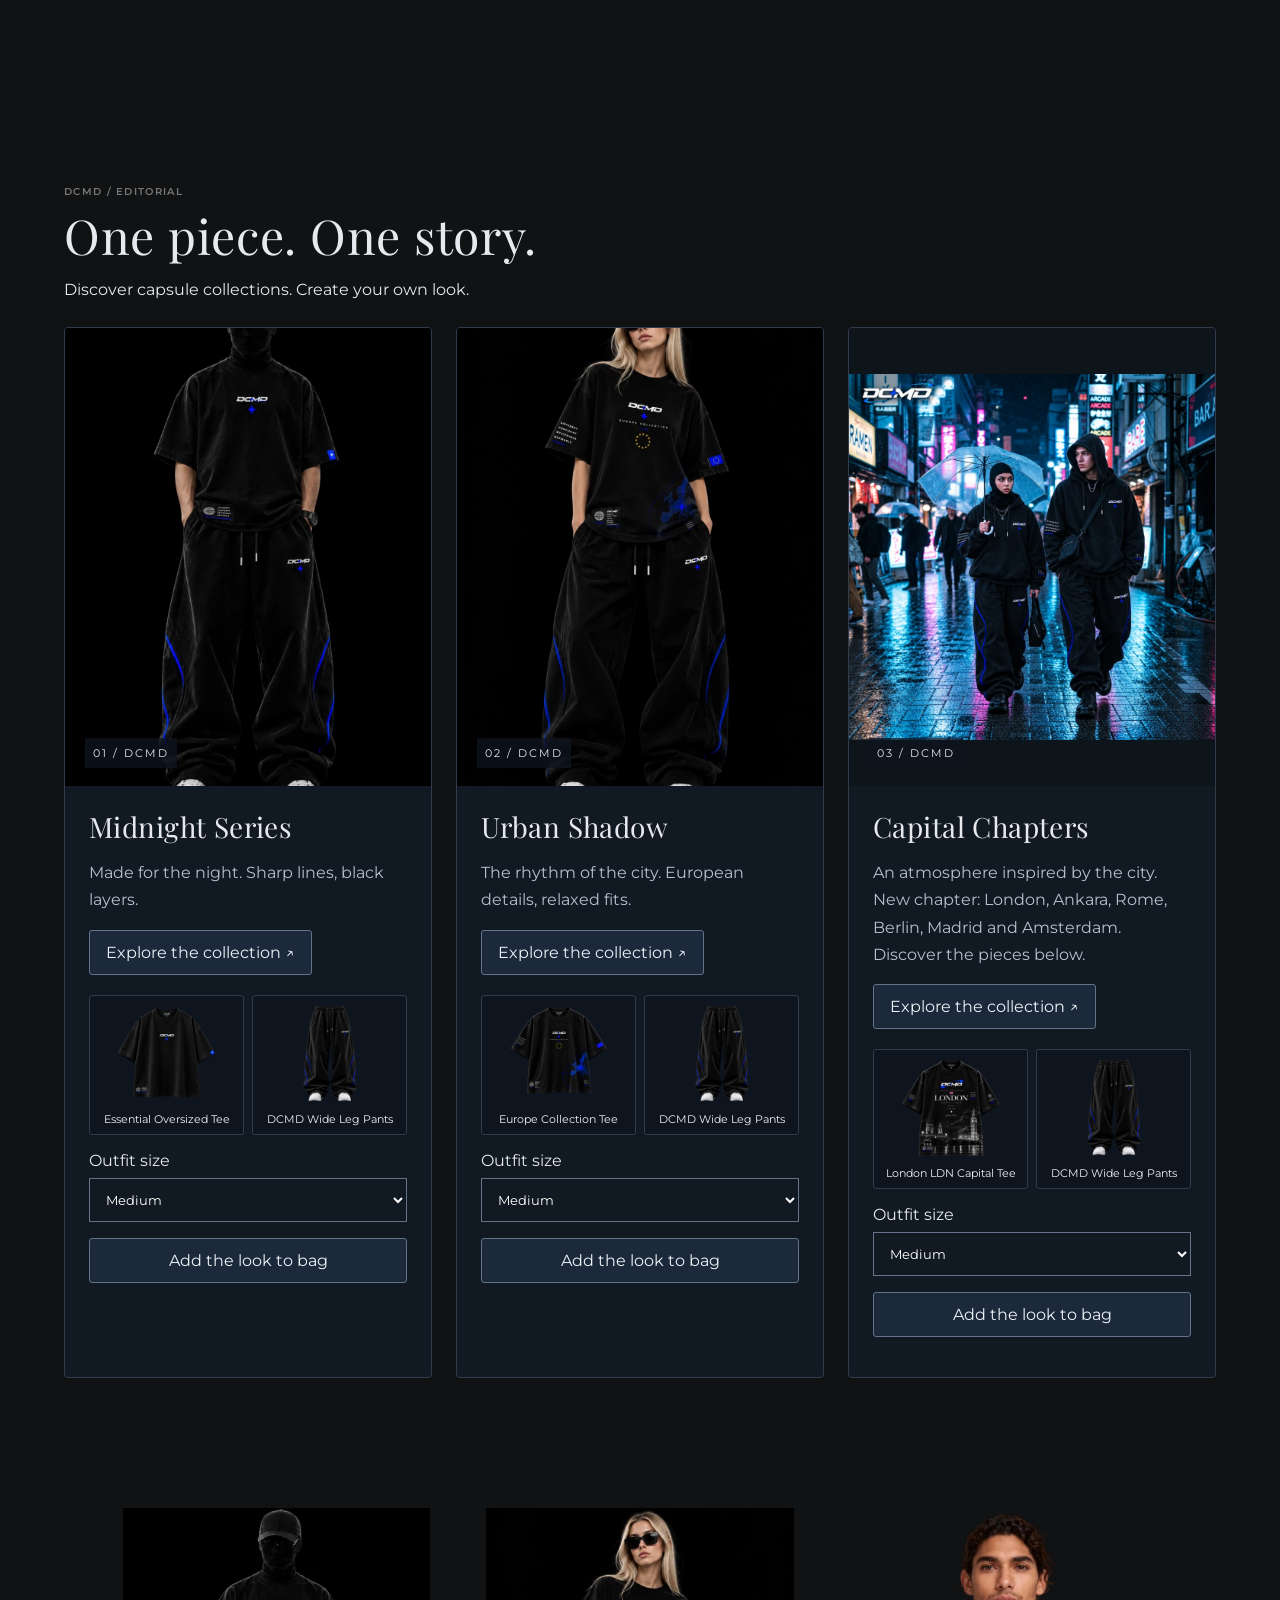
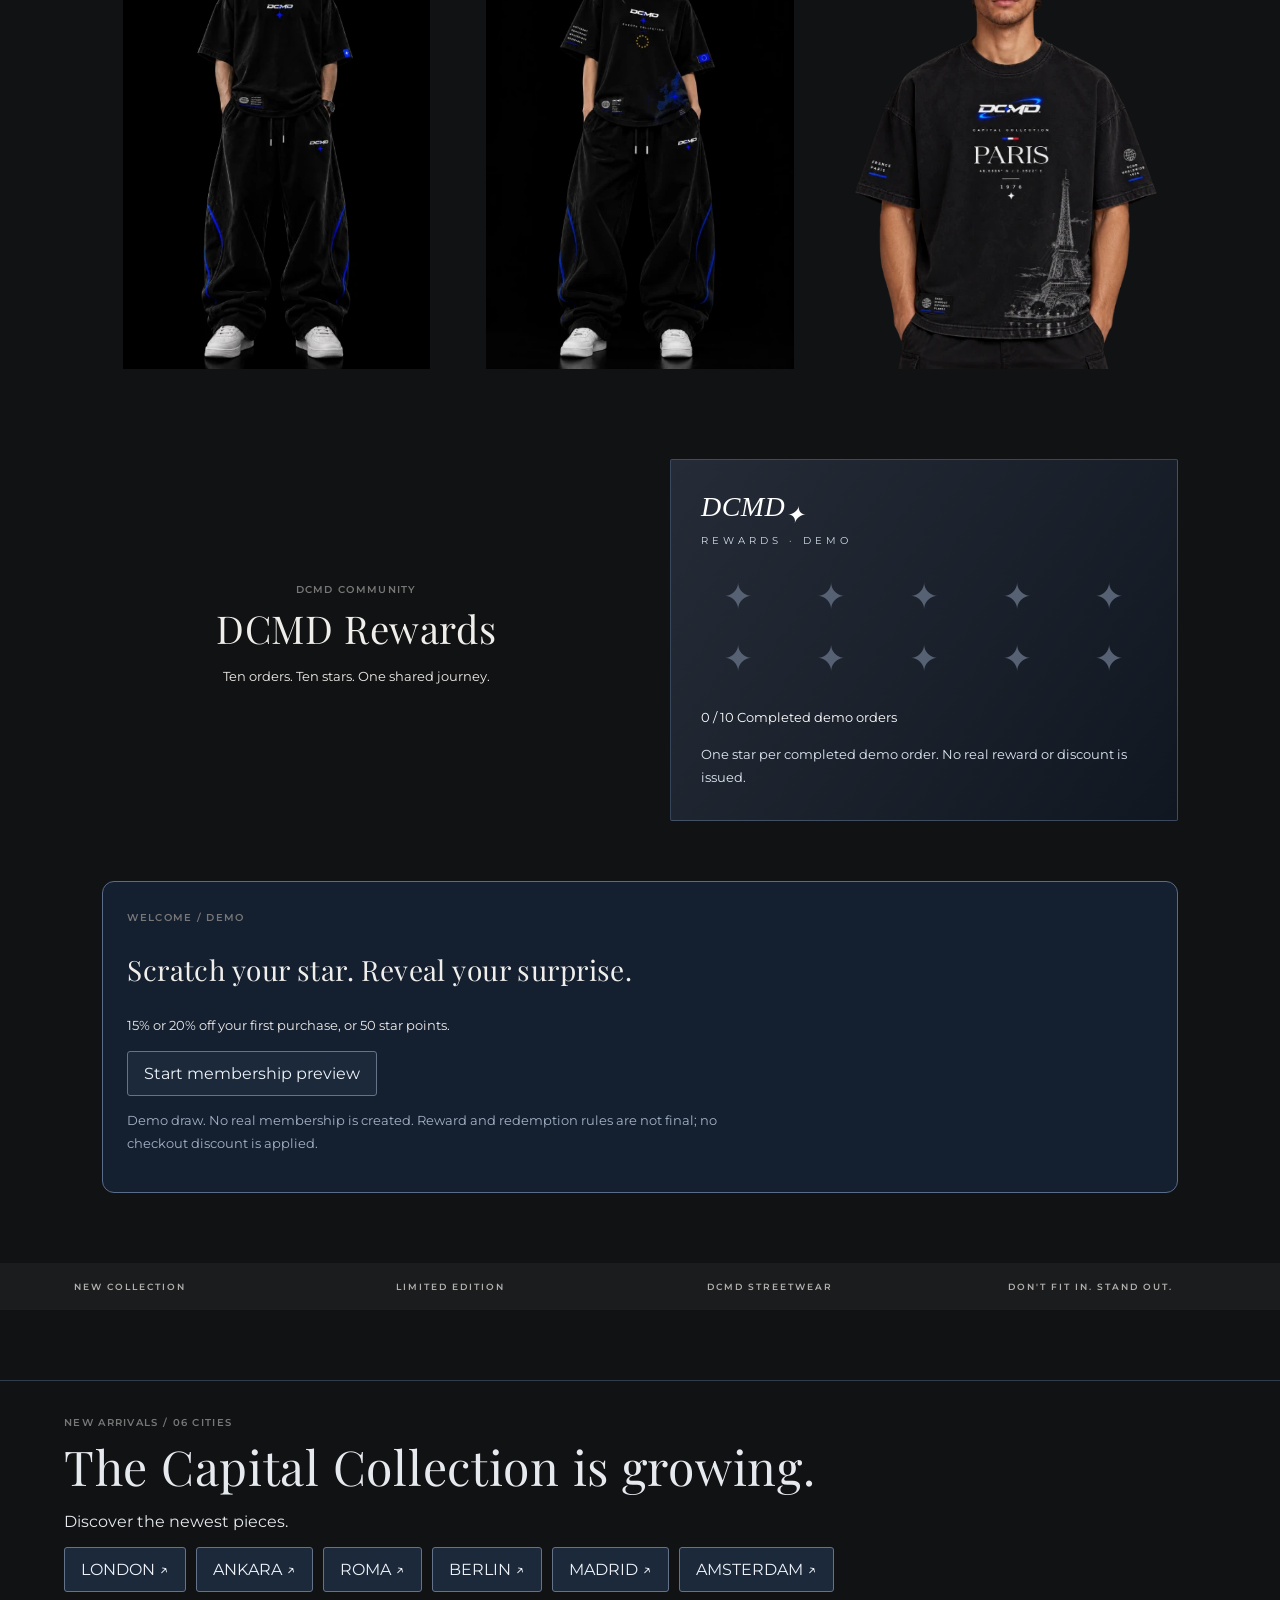
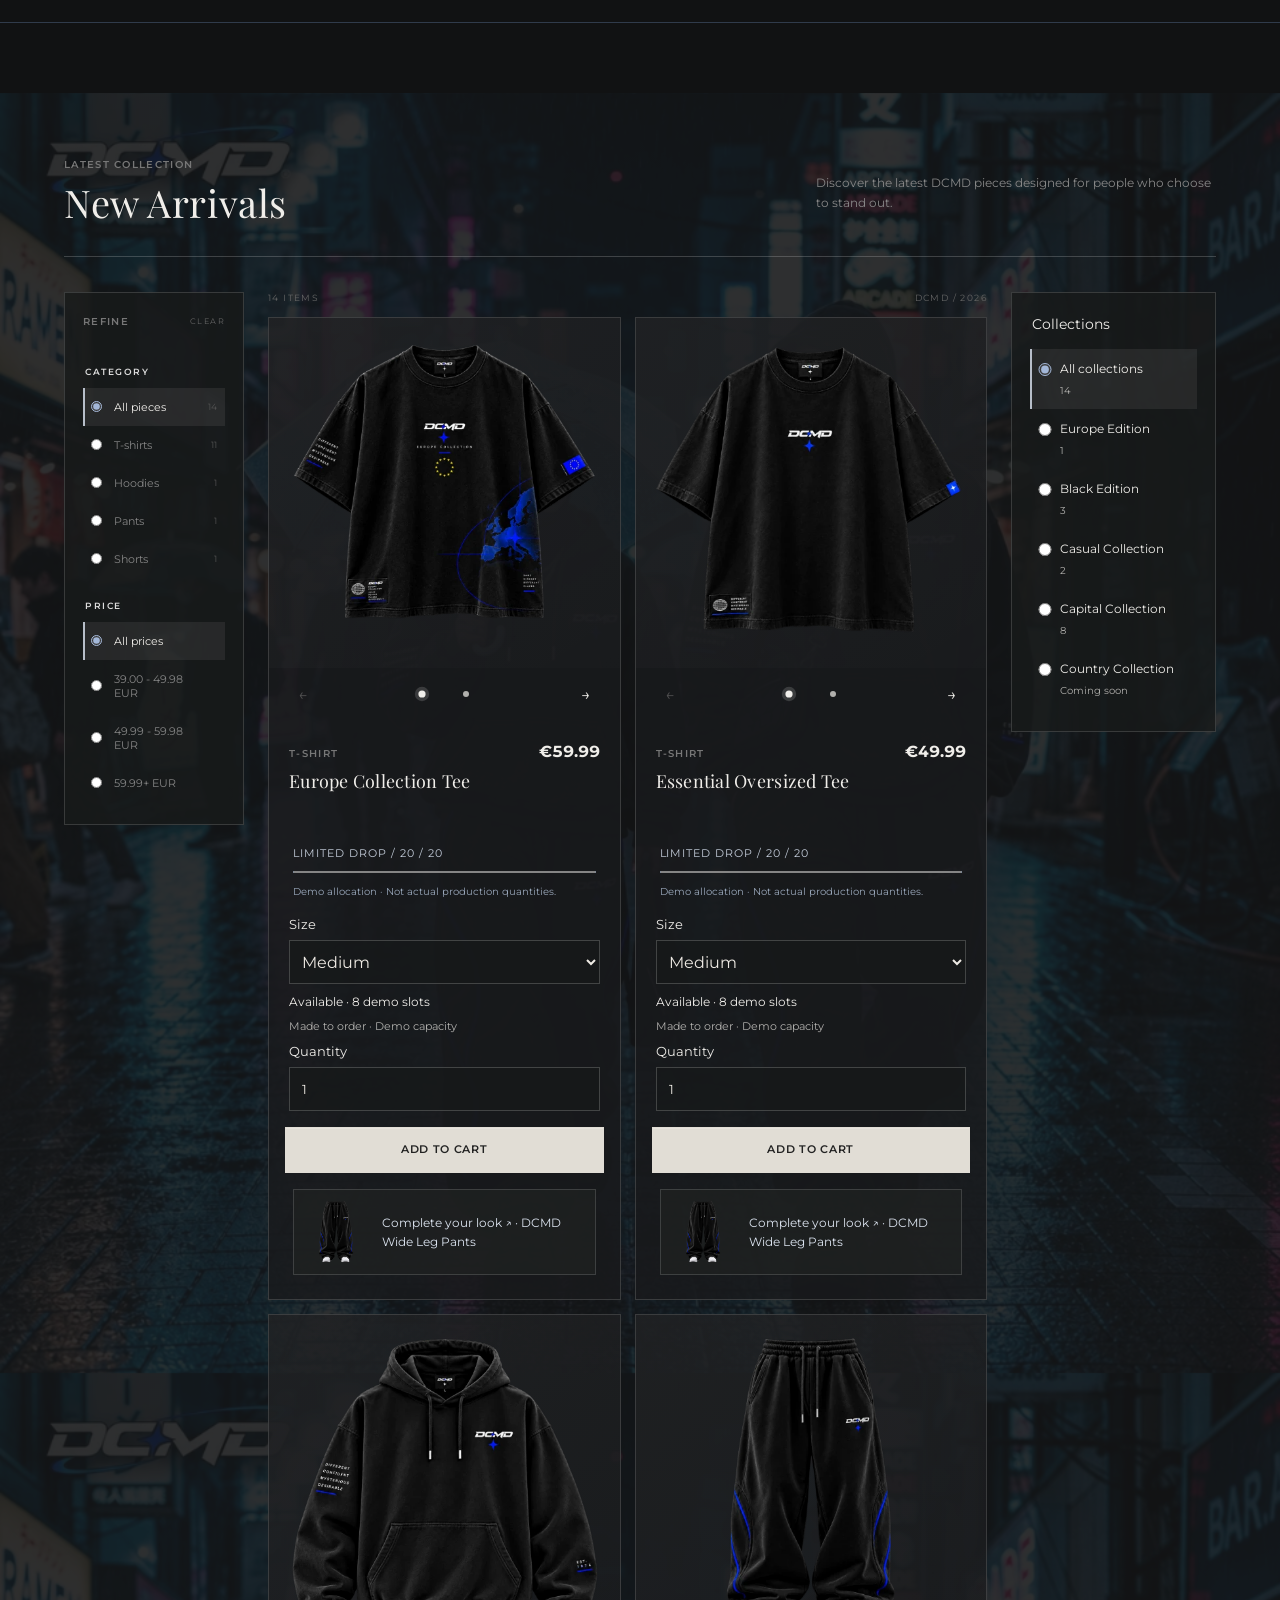
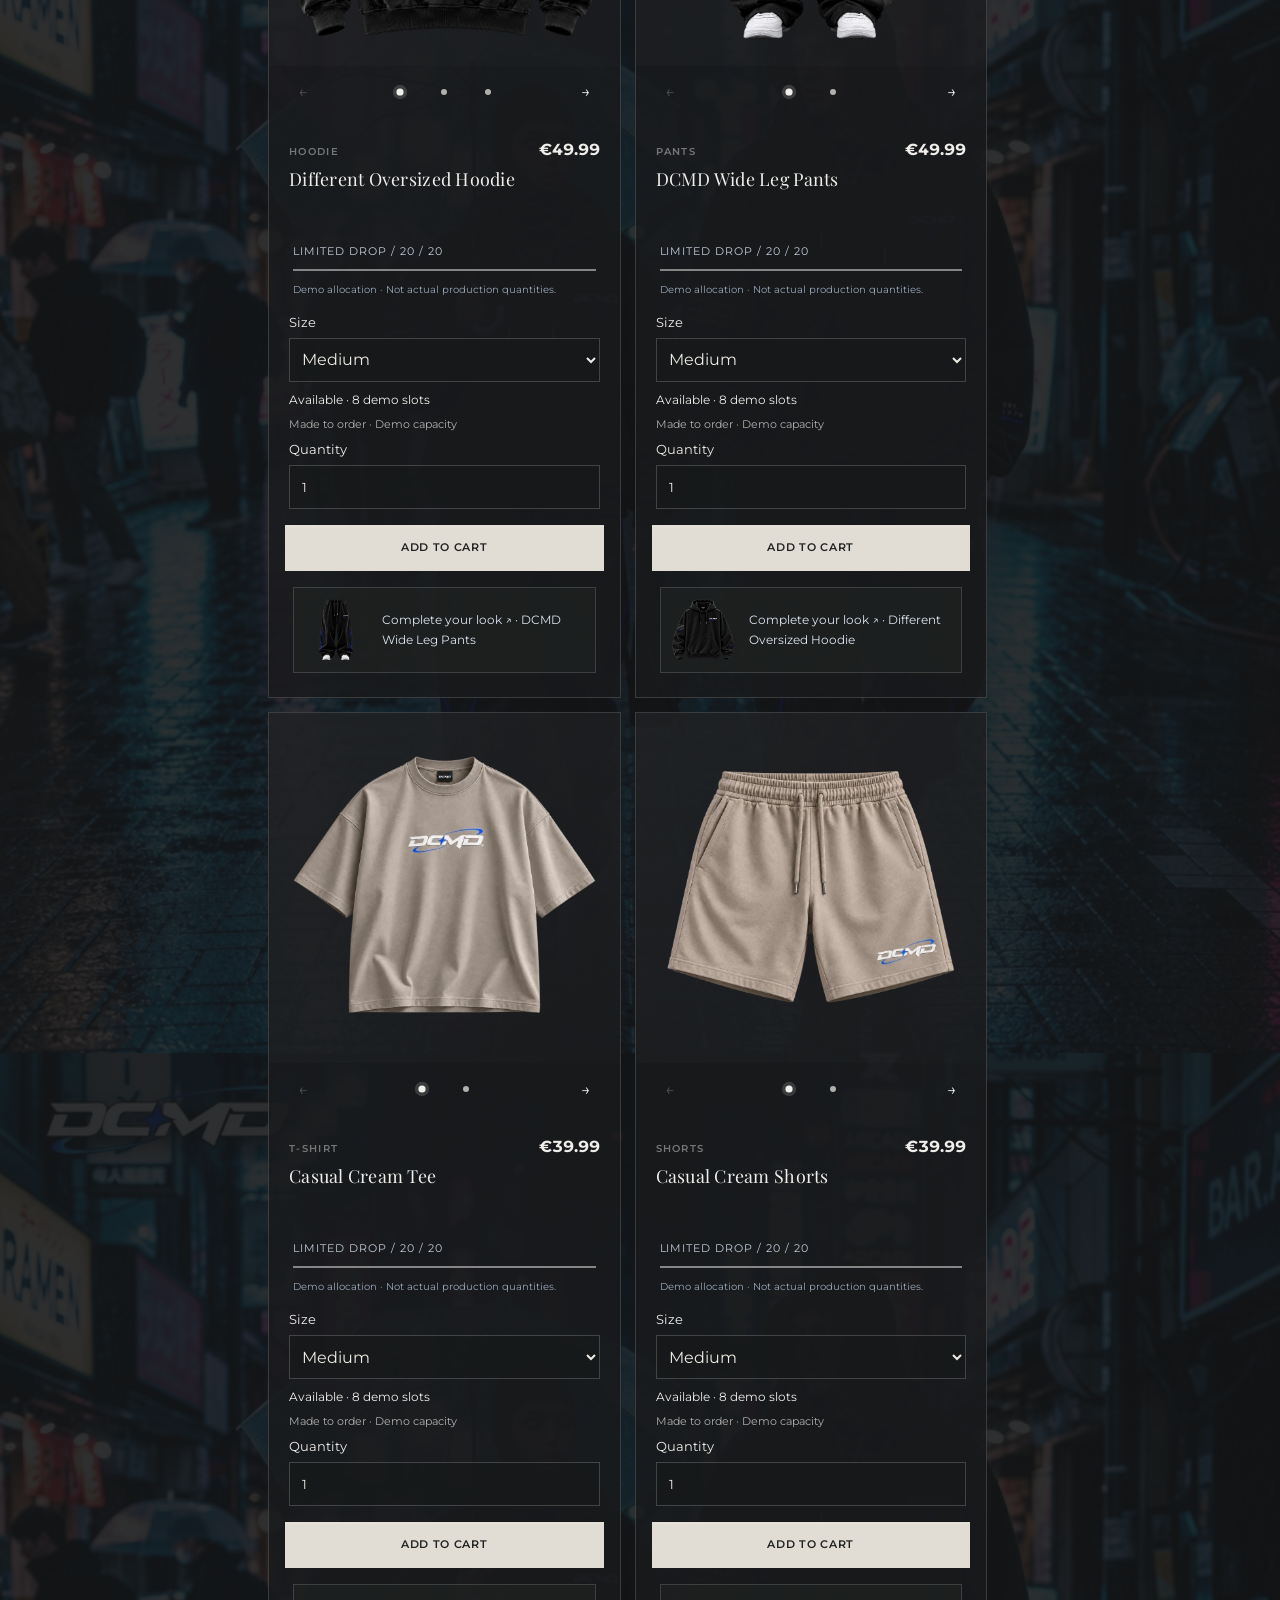
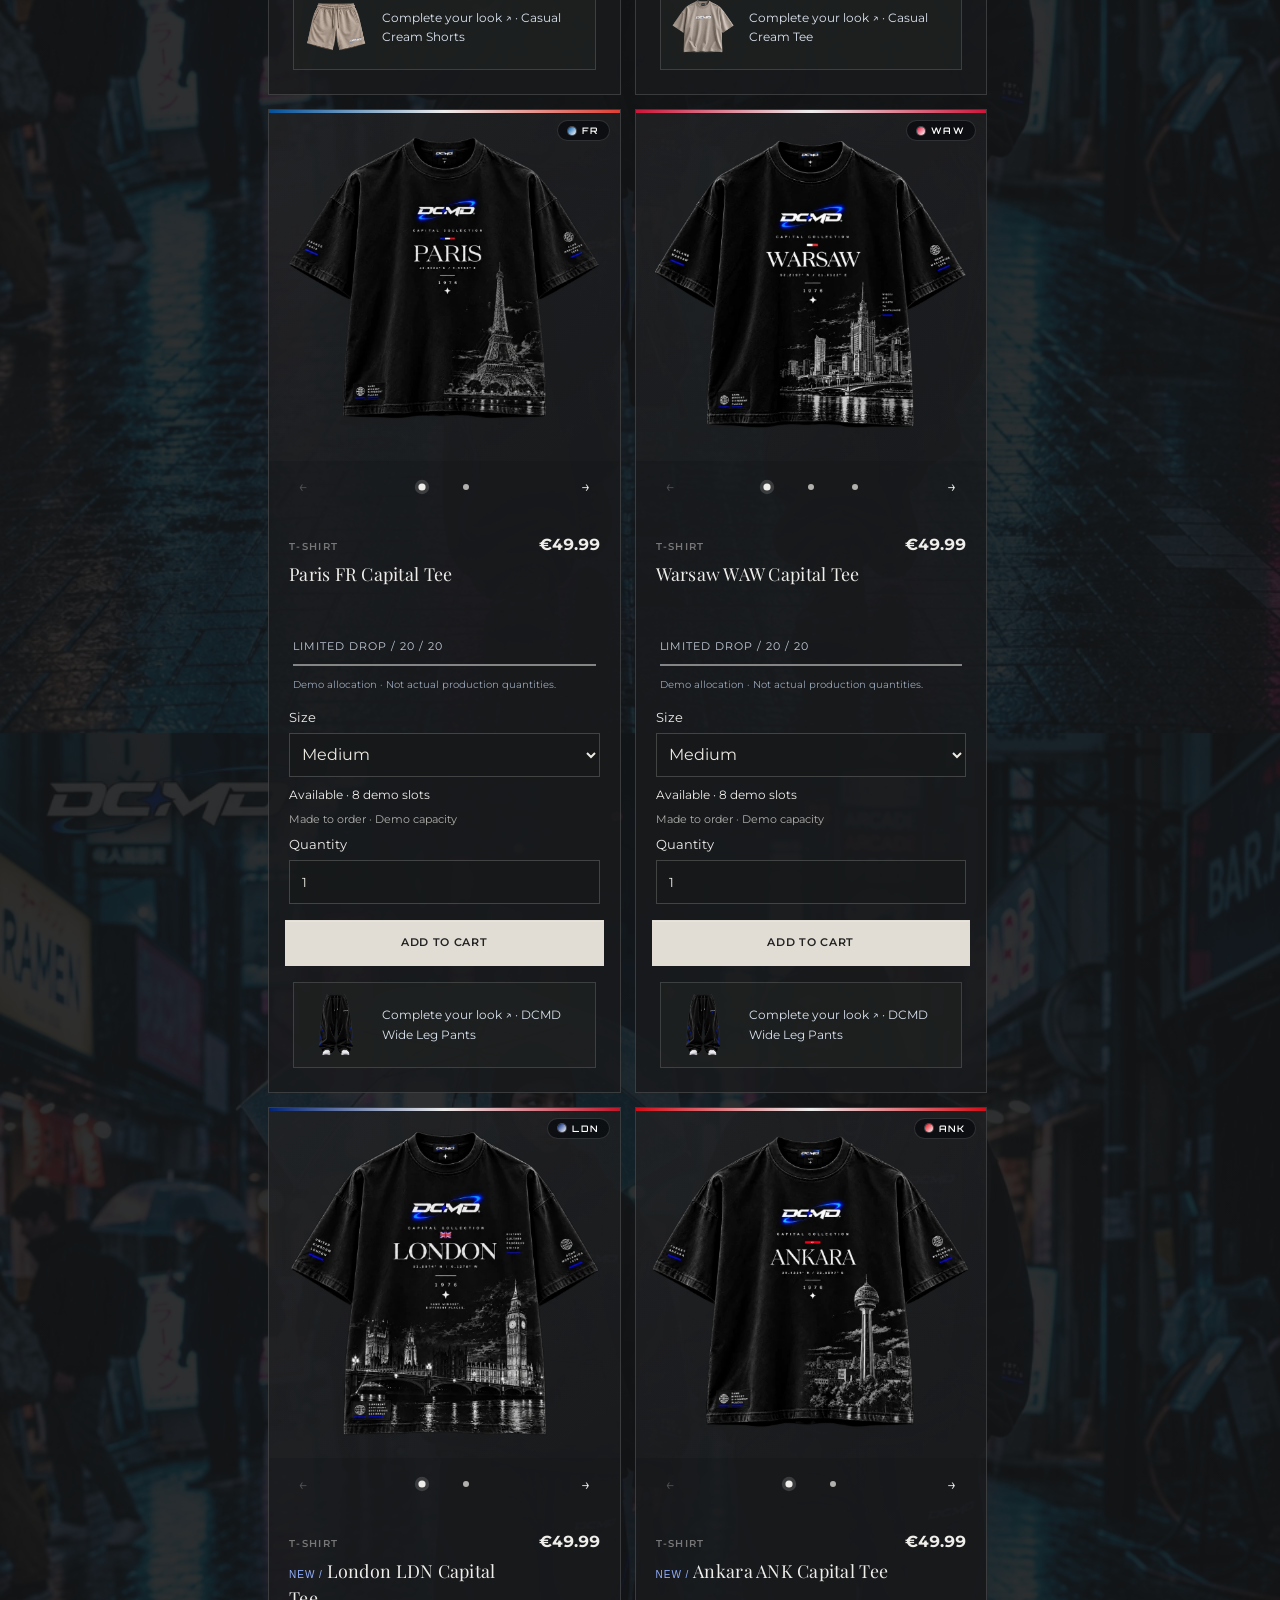
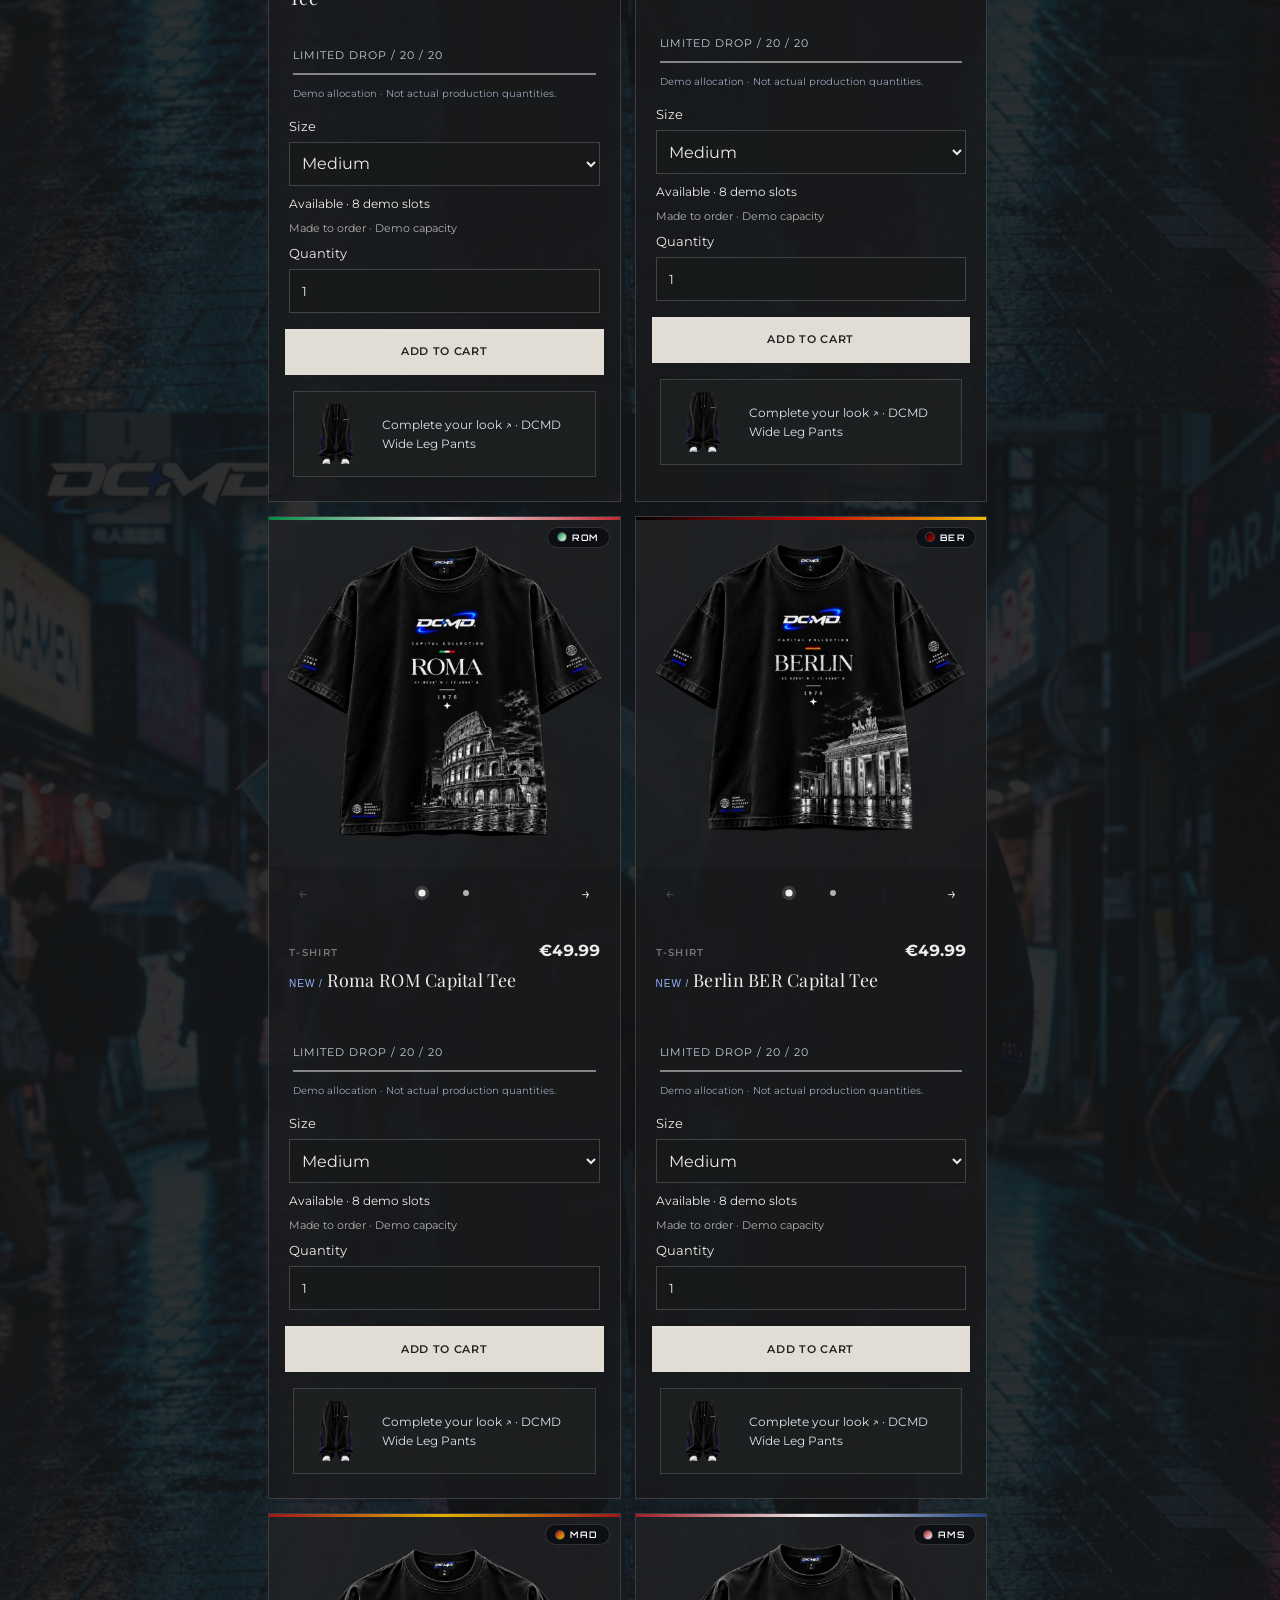
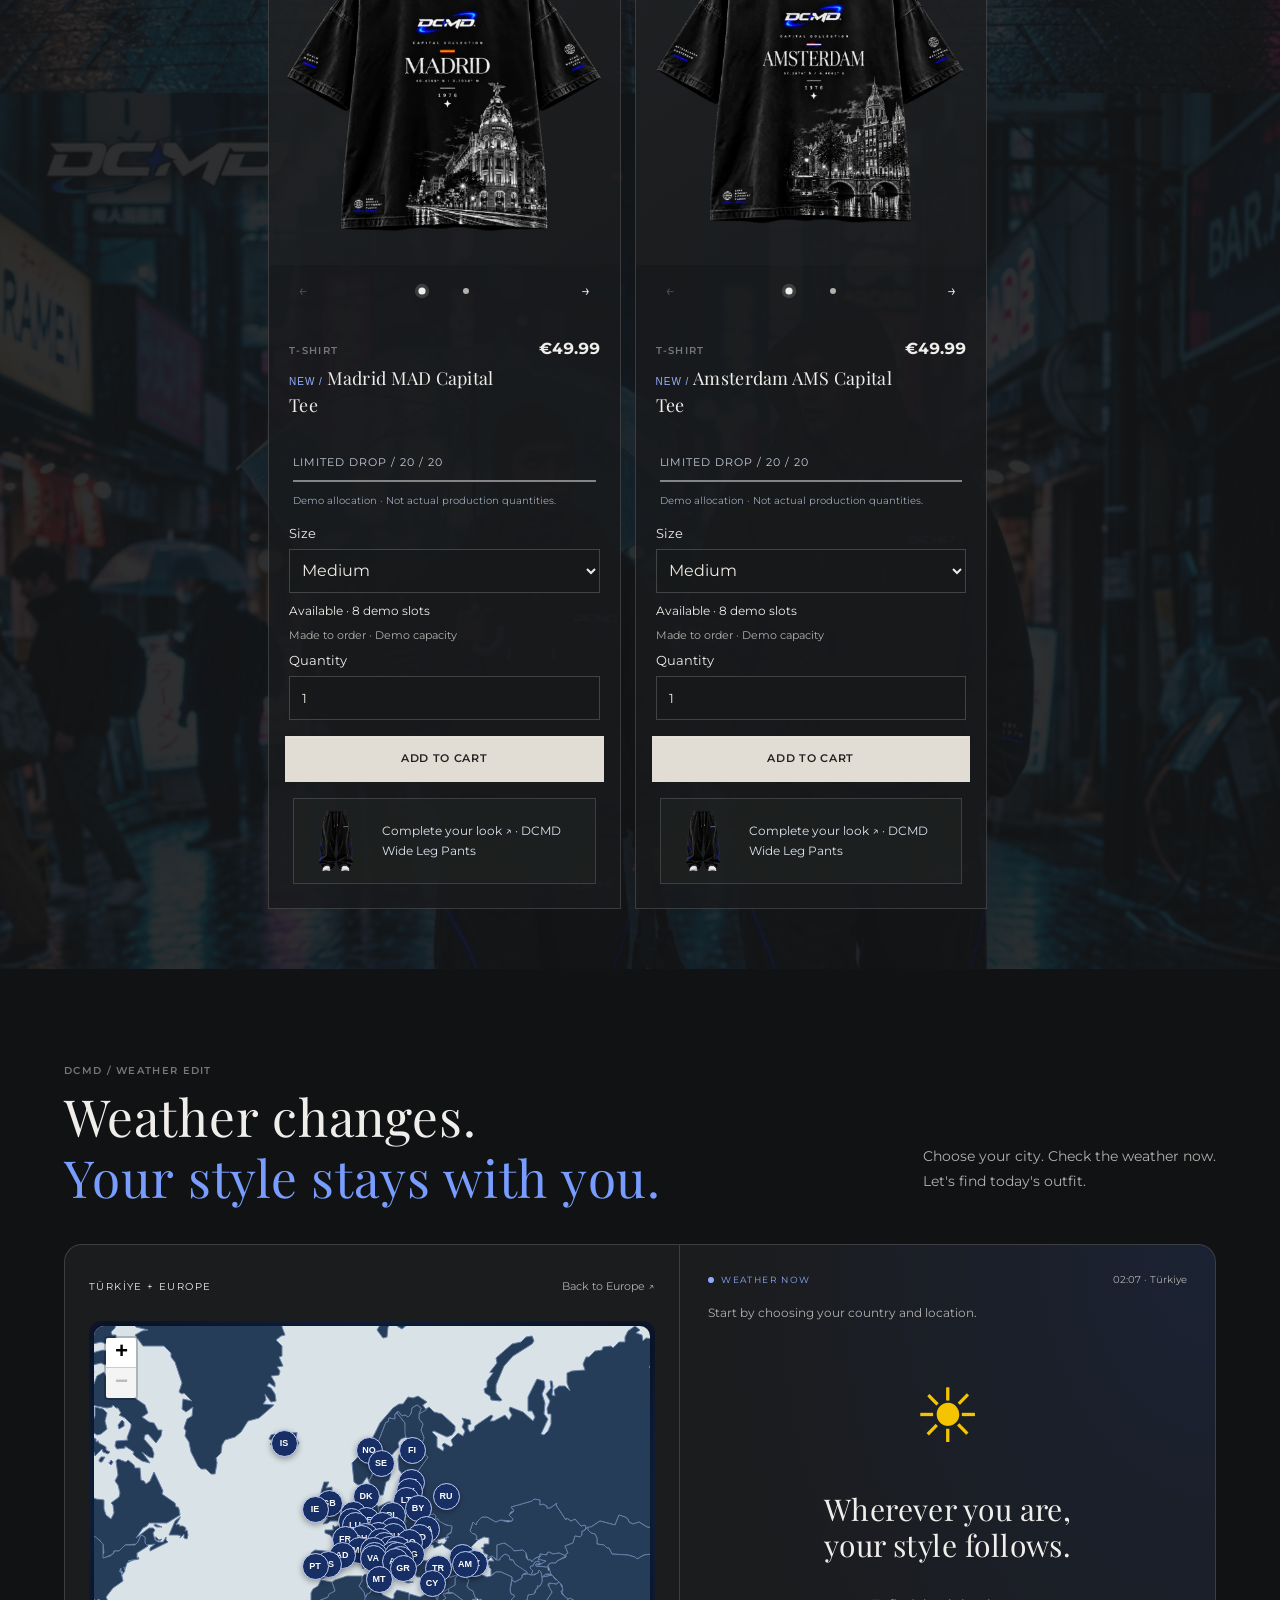
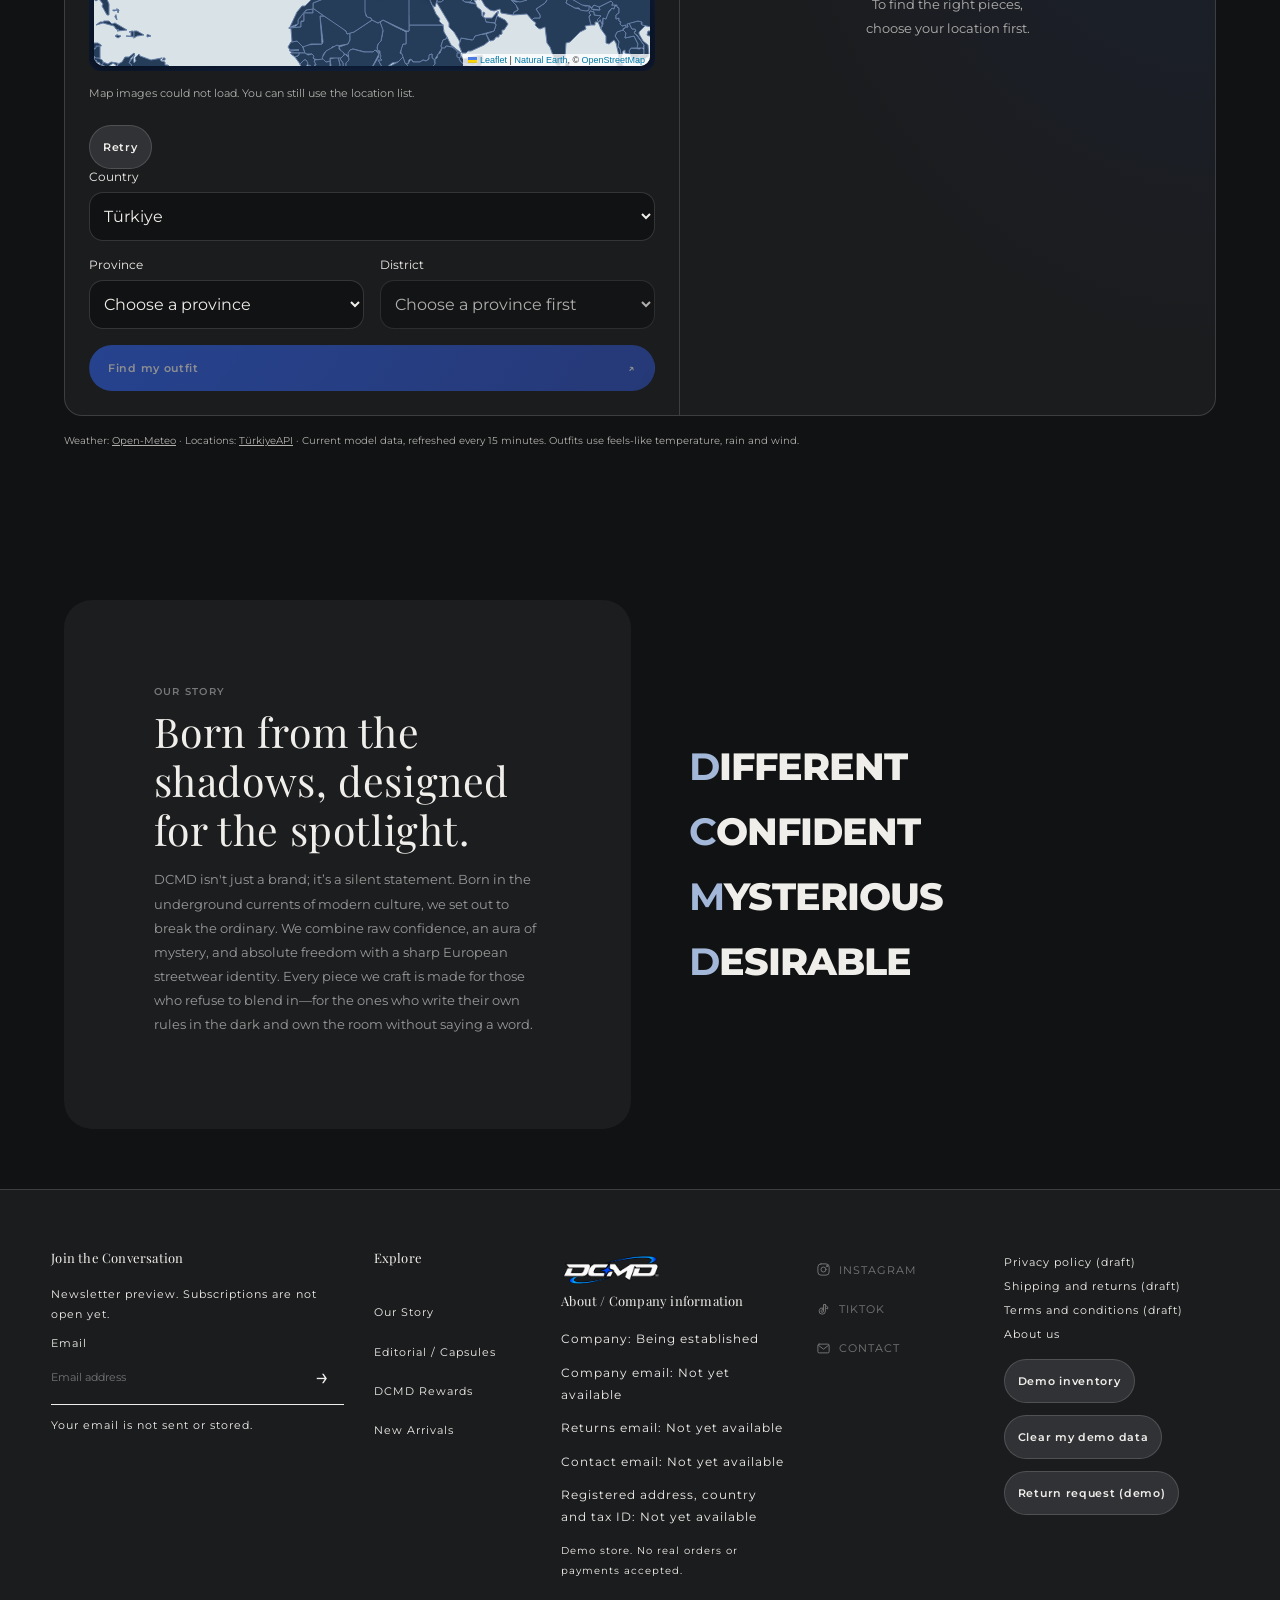
==== commit 09a70598: "Reduce image transfer and repeated translation work for smoother browsing" ====
--- a/index.html
+++ b/index.html
@@ -15,7 +15,7 @@
   <link rel="stylesheet" href="dcmd-system.css?v=3">
   <link rel="stylesheet" href="dcmd-editorial.css?v=compact-models-5">
   <link rel="stylesheet" href="dcmd-reference.css?v=editorial-4">
-  <link rel="stylesheet" href="dcmd-boutique.css?v=mobile-locale-3">
+  <link rel="stylesheet" href="dcmd-boutique.css?v=performance-4">
 </head>
 <body>
   <div class="site-stars site-stars-one" aria-hidden="true"></div>
@@ -52,8 +52,8 @@
       <p>Unisex pieces. One shared collection.</p>
     </div>
     <div class="megamenu-visuals">
-      <a class="visual-card" href="#products" data-collection-link="europe"><img src="images/campaign-europe-front.jpeg" alt="Europe Edition" loading="lazy"><span>Europe Edition</span></a>
-      <a class="visual-card" href="#products" data-collection-link="black"><img src="images/campaign-black-front.jpeg" alt="Black Edition" loading="lazy"><span>Black Edition</span></a>
+      <a class="visual-card" href="#products" data-collection-link="europe"><img src="images/campaign-europe-front.jpeg" alt="Europe Edition" loading="lazy" srcset="images/campaign-europe-front-480.webp 480w, images/campaign-europe-front-960.webp 960w" sizes="(max-width: 600px) 100vw, (max-width: 1100px) 45vw, 34vw" decoding="async"><span>Europe Edition</span></a>
+      <a class="visual-card" href="#products" data-collection-link="black"><img src="images/campaign-black-front.jpeg" alt="Black Edition" loading="lazy" srcset="images/campaign-black-front-480.webp 480w, images/campaign-black-front-960.webp 960w" sizes="(max-width: 600px) 100vw, (max-width: 1100px) 45vw, 34vw" decoding="async"><span>Black Edition</span></a>
     </div>
     <button id="megaClose" class="icon" type="button" aria-label="Close menu">×</button>
   </div>
@@ -80,7 +80,7 @@
       <a href="#products" data-collection-link="casual">Casual Collection <span aria-hidden="true">&#8599;</span></a>
       <a href="#products" data-collection-link="capital">Capital Collection <span aria-hidden="true">&#8599;</span></a>
       <div class="menu-secondary"><a href="#capsules">Editorial / Capsules</a><a href="#rewards">DCMD Rewards</a><a href="#weather-style">Havaya G&#246;re Giyin</a><a href="#story">Our Story</a><a href="#contact">Contact</a></div>
-      <div class="mobile-menu-visuals"><a href="#products" data-collection-link="europe"><img src="images/campaign-europe-front.jpeg" alt="Europe Edition" loading="lazy"></a><a href="#products" data-collection-link="black"><img src="images/campaign-black-front.jpeg" alt="Black Edition" loading="lazy"></a></div>
+      <div class="mobile-menu-visuals"><a href="#products" data-collection-link="europe"><img src="images/campaign-europe-front.jpeg" alt="Europe Edition" loading="lazy" srcset="images/campaign-europe-front-480.webp 480w, images/campaign-europe-front-960.webp 960w" sizes="(max-width: 600px) 100vw, (max-width: 1100px) 45vw, 34vw" decoding="async"></a><a href="#products" data-collection-link="black"><img src="images/campaign-black-front.jpeg" alt="Black Edition" loading="lazy" srcset="images/campaign-black-front-480.webp 480w, images/campaign-black-front-960.webp 960w" sizes="(max-width: 600px) 100vw, (max-width: 1100px) 45vw, 34vw" decoding="async"></a></div>
     </div>
     <div class="menu-language"><p class="eyebrow">Language</p>
     <div class="language-switcher" role="group" aria-label="Language">
@@ -144,11 +144,11 @@
   </header>
 
   <section class="home-scene scene-capital" aria-labelledby="capitalSceneTitle">
-    <img src="images/theme-lifestyle-dcmd.png" alt="DCMD streetwear — city at night" loading="lazy">
+    <img src="images/theme-lifestyle-dcmd.png" alt="DCMD streetwear — city at night" loading="lazy" srcset="images/theme-lifestyle-dcmd-480.webp 480w, images/theme-lifestyle-dcmd-960.webp 960w" sizes="(max-width: 600px) 100vw, (max-width: 1100px) 45vw, 34vw" decoding="async">
     <div class="scene-copy"><span class="eyebrow">02 / CAPITAL CHAPTERS</span><h2 id="capitalSceneTitle">Wear your city.</h2><p>Eight cities. One shared language.</p><div><a href="#products" data-collection-link="capital">SHOP CAPITAL</a><a href="#capsules">DISCOVER THE STORY</a></div></div>
   </section>
   <section class="home-scene scene-unisex" aria-labelledby="unisexSceneTitle">
-    <img src="images/theme-hero-dcmd.png" alt="DCMD editorial atmosphere — dark layered streetwear" loading="lazy">
+    <img src="images/theme-hero-dcmd.png" alt="DCMD editorial atmosphere — dark layered streetwear" loading="lazy" srcset="images/theme-hero-dcmd-480.webp 480w, images/theme-hero-dcmd-960.webp 960w" sizes="(max-width: 600px) 100vw, (max-width: 1100px) 45vw, 34vw" decoding="async">
     <div class="scene-copy"><span class="eyebrow">03 / THE DCMD PERSPECTIVE</span><h2 id="unisexSceneTitle">No boundaries.</h2><p>Different. Confident. Mysterious. Desirable.</p><div><a href="#products" data-collection-link="all">SHOP UNISEX</a><a href="#campaignLooks">VIEW LOOKBOOK</a></div></div>
   </section>
 
@@ -157,15 +157,15 @@
     <div class="campaign-pairs">
       <article class="campaign-pair">
         <div class="campaign-photos">
-          <img src="images/campaign-black-front.jpeg" width="1024" height="1536" loading="lazy" alt="DCMD Black Edition — front">
-          <img src="images/campaign-black-back.jpeg" width="1024" height="1536" loading="lazy" alt="DCMD Black Edition — back">
+          <img src="images/campaign-black-front.jpeg" width="1024" height="1536" loading="lazy" alt="DCMD Black Edition — front" srcset="images/campaign-black-front-480.webp 480w, images/campaign-black-front-960.webp 960w" sizes="(max-width: 600px) 100vw, (max-width: 1100px) 45vw, 34vw" decoding="async">
+          <img src="images/campaign-black-back.jpeg" width="1024" height="1536" loading="lazy" alt="DCMD Black Edition — back" srcset="images/campaign-black-back-480.webp 480w, images/campaign-black-back-960.webp 960w" sizes="(max-width: 600px) 100vw, (max-width: 1100px) 45vw, 34vw" decoding="async">
         </div>
         <a href="#products" data-collection-link="black">Black Edition <span aria-hidden="true">↗</span></a>
       </article>
       <article class="campaign-pair">
         <div class="campaign-photos">
-          <img src="images/campaign-europe-front.jpeg" width="1024" height="1536" loading="lazy" alt="DCMD Europe Edition — front">
-          <img src="images/campaign-europe-back.jpeg" width="1024" height="1536" loading="lazy" alt="DCMD Europe Edition — back">
+          <img src="images/campaign-europe-front.jpeg" width="1024" height="1536" loading="lazy" alt="DCMD Europe Edition — front" srcset="images/campaign-europe-front-480.webp 480w, images/campaign-europe-front-960.webp 960w" sizes="(max-width: 600px) 100vw, (max-width: 1100px) 45vw, 34vw" decoding="async">
+          <img src="images/campaign-europe-back.jpeg" width="1024" height="1536" loading="lazy" alt="DCMD Europe Edition — back" srcset="images/campaign-europe-back-480.webp 480w, images/campaign-europe-back-960.webp 960w" sizes="(max-width: 600px) 100vw, (max-width: 1100px) 45vw, 34vw" decoding="async">
         </div>
         <a href="#products" data-collection-link="europe">Europe Edition <span aria-hidden="true">↗</span></a>
       </article>
@@ -173,9 +173,9 @@
   </section>
 
   <section class="reference-lookbook" aria-label="View lookbook">
-    <a class="lookbook-tile" href="#products" data-collection-link="black"><img src="images/campaign-black-front.jpeg" alt="Black Edition" loading="lazy"><span><b>01</b><small>View look</small></span></a>
-    <a class="lookbook-tile" href="#products" data-collection-link="europe"><img src="images/campaign-europe-front.jpeg" alt="Europe Edition" loading="lazy"><span><b>02</b><small>View look</small></span></a>
-    <a class="lookbook-tile" href="#products" data-collection-link="capital"><img src="images/model-paris-cutout.png" alt="Capital Collection" loading="lazy"><span><b>03</b><small>View look</small></span></a>
+    <a class="lookbook-tile" href="#products" data-collection-link="black"><img src="images/campaign-black-front.jpeg" alt="Black Edition" loading="lazy" srcset="images/campaign-black-front-480.webp 480w, images/campaign-black-front-960.webp 960w" sizes="(max-width: 600px) 100vw, (max-width: 1100px) 45vw, 34vw" decoding="async"><span><b>01</b><small>View look</small></span></a>
+    <a class="lookbook-tile" href="#products" data-collection-link="europe"><img src="images/campaign-europe-front.jpeg" alt="Europe Edition" loading="lazy" srcset="images/campaign-europe-front-480.webp 480w, images/campaign-europe-front-960.webp 960w" sizes="(max-width: 600px) 100vw, (max-width: 1100px) 45vw, 34vw" decoding="async"><span><b>02</b><small>View look</small></span></a>
+    <a class="lookbook-tile" href="#products" data-collection-link="capital"><img src="images/model-paris-cutout.png" alt="Capital Collection" loading="lazy" srcset="images/model-paris-cutout-480.webp 480w, images/model-paris-cutout-960.webp 960w" sizes="(max-width: 600px) 100vw, (max-width: 1100px) 45vw, 34vw" decoding="async"><span><b>03</b><small>View look</small></span></a>
   </section>
   <section id="rewards" class="rewards-section" aria-labelledby="rewardsTitle">
     <div><span class="eyebrow">DCMD COMMUNITY</span><h2 id="rewardsTitle">DCMD Rewards</h2><p>Ten orders. Ten stars. One shared journey.</p></div>
@@ -297,8 +297,8 @@
       <article class="product-card" data-collection="europe" data-category="tshirt" data-price="59.99" data-name="Europe Collection Tee">
         <div class="product-gallery" role="group" aria-label="DCMD Europe Collection T-shirt">
           <div class="product-img" tabindex="0" aria-label="Product photos">
-            <img src="images/europe-tshirt-front-cutout.png" alt="DCMD Europe Collection T-shirt - front" draggable="false">
-            <img src="images/europe-tshirt-back-cutout.png?v=poll-1" alt="DCMD Europe Collection T-shirt - back" loading="lazy" draggable="false">
+            <img src="images/europe-tshirt-front-cutout.png" alt="DCMD Europe Collection T-shirt - front" draggable="false" srcset="images/europe-tshirt-front-cutout-480.webp 480w, images/europe-tshirt-front-cutout-960.webp 960w" sizes="(max-width: 600px) 100vw, (max-width: 1100px) 45vw, 34vw" decoding="async">
+            <img src="images/europe-tshirt-back-cutout.png?v=poll-1" alt="DCMD Europe Collection T-shirt - back" loading="lazy" draggable="false" srcset="images/europe-tshirt-back-cutout-480.webp 480w, images/europe-tshirt-back-cutout-960.webp 960w" sizes="(max-width: 600px) 100vw, (max-width: 1100px) 45vw, 34vw" decoding="async">
           </div>
           <div class="gallery-controls"><button type="button" class="gallery-prev" aria-label="Previous photo">&#8592;</button><div class="gallery-dots"><button type="button" aria-label="Front" aria-pressed="true" data-slide="0"></button><button type="button" aria-label="Back" aria-pressed="false" data-slide="1"></button></div><button type="button" class="gallery-next" aria-label="Next photo">&#8594;</button></div>
         </div>
@@ -321,8 +321,8 @@
       <article class="product-card" data-collection="black" data-category="tshirt" data-price="49.99" data-name="Essential Oversized Tee">
         <div class="product-gallery" role="group" aria-label="DCMD Essential Collection T-shirt">
           <div class="product-img" tabindex="0" aria-label="Product photos">
-            <img src="images/essential-tshirt-front-cutout.png" alt="DCMD Essential Collection T-shirt - front" draggable="false">
-            <img src="images/essential-tshirt-back-cutout.png?v=poll-1" alt="DCMD Essential Collection T-shirt - back" loading="lazy" draggable="false">
+            <img src="images/essential-tshirt-front-cutout.png" alt="DCMD Essential Collection T-shirt - front" draggable="false" srcset="images/essential-tshirt-front-cutout-480.webp 480w, images/essential-tshirt-front-cutout-960.webp 960w" sizes="(max-width: 600px) 100vw, (max-width: 1100px) 45vw, 34vw" decoding="async">
+            <img src="images/essential-tshirt-back-cutout.png?v=poll-1" alt="DCMD Essential Collection T-shirt - back" loading="lazy" draggable="false" srcset="images/essential-tshirt-back-cutout-480.webp 480w, images/essential-tshirt-back-cutout-960.webp 960w" sizes="(max-width: 600px) 100vw, (max-width: 1100px) 45vw, 34vw" decoding="async">
           </div>
           <div class="gallery-controls"><button type="button" class="gallery-prev" aria-label="Previous photo">&#8592;</button><div class="gallery-dots"><button type="button" aria-label="Front" aria-pressed="true" data-slide="0"></button><button type="button" aria-label="Back" aria-pressed="false" data-slide="1"></button></div><button type="button" class="gallery-next" aria-label="Next photo">&#8594;</button></div>
         </div>
@@ -345,9 +345,9 @@
       <article class="product-card" data-collection="black" data-category="hoodie" data-price="49.99" data-name="Different Oversized Hoodie">
         <div class="product-gallery" role="group" aria-label="DCMD Black Hoodie">
           <div class="product-img" tabindex="0" aria-label="Product photos">
-            <img src="images/hoodie-front-cutout.png" alt="DCMD Black Hoodie - front" draggable="false">
-            <img src="images/hoodie-back-cutout.png?v=poll-1" alt="DCMD Black Hoodie - back" loading="lazy" draggable="false">
-            <img src="images/model-black-hoodie-front-cutout.png" alt="DCMD Black Hoodie worn by a male campaign model" loading="lazy" draggable="false">
+            <img src="images/hoodie-front-cutout.png" alt="DCMD Black Hoodie - front" draggable="false" srcset="images/hoodie-front-cutout-480.webp 480w, images/hoodie-front-cutout-960.webp 960w" sizes="(max-width: 600px) 100vw, (max-width: 1100px) 45vw, 34vw" decoding="async">
+            <img src="images/hoodie-back-cutout.png?v=poll-1" alt="DCMD Black Hoodie - back" loading="lazy" draggable="false" srcset="images/hoodie-back-cutout-480.webp 480w, images/hoodie-back-cutout-960.webp 960w" sizes="(max-width: 600px) 100vw, (max-width: 1100px) 45vw, 34vw" decoding="async">
+            <img src="images/model-black-hoodie-front-cutout.png" alt="DCMD Black Hoodie worn by a male campaign model" loading="lazy" draggable="false" srcset="images/model-black-hoodie-front-cutout-480.webp 480w, images/model-black-hoodie-front-cutout-960.webp 960w" sizes="(max-width: 600px) 100vw, (max-width: 1100px) 45vw, 34vw" decoding="async">
           </div>
           <div class="gallery-controls"><button type="button" class="gallery-prev" aria-label="Previous photo">&#8592;</button><div class="gallery-dots"><button type="button" aria-label="Front" aria-pressed="true" data-slide="0"></button><button type="button" aria-label="Back" aria-pressed="false" data-slide="1"></button><button type="button" aria-label="On model" aria-pressed="false" data-slide="2"></button></div><button type="button" class="gallery-next" aria-label="Next photo">&#8594;</button></div>
         </div>
@@ -370,8 +370,8 @@
       <article class="product-card" data-collection="black" data-category="pants" data-price="49.99" data-name="DCMD Wide Leg Pants">
         <div class="product-gallery" role="group" aria-label="DCMD Black Pants">
           <div class="product-img" tabindex="0" aria-label="Product photos">
-            <img src="images/pants-front-cutout.png" alt="DCMD Black Pants - front" draggable="false">
-            <img src="images/pants-back-cutout.png?v=poll-1" alt="DCMD Black Pants - back" loading="lazy" draggable="false">
+            <img src="images/pants-front-cutout.png" alt="DCMD Black Pants - front" draggable="false" srcset="images/pants-front-cutout-480.webp 480w, images/pants-front-cutout-960.webp 960w" sizes="(max-width: 600px) 100vw, (max-width: 1100px) 45vw, 34vw" decoding="async">
+            <img src="images/pants-back-cutout.png?v=poll-1" alt="DCMD Black Pants - back" loading="lazy" draggable="false" srcset="images/pants-back-cutout-480.webp 480w, images/pants-back-cutout-960.webp 960w" sizes="(max-width: 600px) 100vw, (max-width: 1100px) 45vw, 34vw" decoding="async">
           </div>
           <div class="gallery-controls"><button type="button" class="gallery-prev" aria-label="Previous photo">&#8592;</button><div class="gallery-dots"><button type="button" aria-label="Front" aria-pressed="true" data-slide="0"></button><button type="button" aria-label="Back" aria-pressed="false" data-slide="1"></button></div><button type="button" class="gallery-next" aria-label="Next photo">&#8594;</button></div>
         </div>
@@ -393,8 +393,8 @@
 <article class="product-card" data-collection="casual" data-category="tshirt" data-price="39.99" data-name="Casual Cream Tee">
         <div class="product-gallery" role="group" aria-label="Casual Cream Tee">
           <div class="product-img" tabindex="0" aria-label="Product photos">
-            <img src="images/casual-tee-front-cutout.png" alt="Casual Cream Tee - front" draggable="false">
-            <img src="images/casual-tee-back-cutout.png?v=poll-1" alt="Casual Cream Tee - back" loading="lazy" draggable="false">
+            <img src="images/casual-tee-front-cutout.png" alt="Casual Cream Tee - front" draggable="false" srcset="images/casual-tee-front-cutout-480.webp 480w, images/casual-tee-front-cutout-960.webp 960w" sizes="(max-width: 600px) 100vw, (max-width: 1100px) 45vw, 34vw" decoding="async">
+            <img src="images/casual-tee-back-cutout.png?v=poll-1" alt="Casual Cream Tee - back" loading="lazy" draggable="false" srcset="images/casual-tee-back-cutout-480.webp 480w, images/casual-tee-back-cutout-960.webp 960w" sizes="(max-width: 600px) 100vw, (max-width: 1100px) 45vw, 34vw" decoding="async">
           </div>
           <div class="gallery-controls"><button type="button" class="gallery-prev" aria-label="Previous photo">&#8592;</button><div class="gallery-dots"><button type="button" aria-label="Front" aria-pressed="true" data-slide="0"></button><button type="button" aria-label="Back" aria-pressed="false" data-slide="1"></button></div><button type="button" class="gallery-next" aria-label="Next photo">&#8594;</button></div>
         </div>
@@ -415,8 +415,8 @@
 <article class="product-card" data-collection="casual" data-category="shorts" data-price="39.99" data-name="Casual Cream Shorts">
         <div class="product-gallery" role="group" aria-label="Casual Cream Shorts">
           <div class="product-img" tabindex="0" aria-label="Product photos">
-            <img src="images/casual-shorts-front-cutout.png" alt="Casual Cream Shorts - front" draggable="false">
-            <img src="images/casual-shorts-back-cutout.png?v=poll-1" alt="Casual Cream Shorts - back" loading="lazy" draggable="false">
+            <img src="images/casual-shorts-front-cutout.png" alt="Casual Cream Shorts - front" draggable="false" srcset="images/casual-shorts-front-cutout-480.webp 480w, images/casual-shorts-front-cutout-960.webp 960w" sizes="(max-width: 600px) 100vw, (max-width: 1100px) 45vw, 34vw" decoding="async">
+            <img src="images/casual-shorts-back-cutout.png?v=poll-1" alt="Casual Cream Shorts - back" loading="lazy" draggable="false" srcset="images/casual-shorts-back-cutout-480.webp 480w, images/casual-shorts-back-cutout-960.webp 960w" sizes="(max-width: 600px) 100vw, (max-width: 1100px) 45vw, 34vw" decoding="async">
           </div>
           <div class="gallery-controls"><button type="button" class="gallery-prev" aria-label="Previous photo">&#8592;</button><div class="gallery-dots"><button type="button" aria-label="Front" aria-pressed="true" data-slide="0"></button><button type="button" aria-label="Back" aria-pressed="false" data-slide="1"></button></div><button type="button" class="gallery-next" aria-label="Next photo">&#8594;</button></div>
         </div>
@@ -437,8 +437,8 @@
 <article class="product-card" data-collection="capital" data-country="fr" data-category="tshirt" data-price="49.99" data-name="Paris FR Capital Tee">
         <div class="product-gallery" role="group" aria-label="Paris FR Capital Tee">
           <div class="product-img" tabindex="0" aria-label="Product photos">
-            <img src="images/capital-paris-front-cutout.png" alt="Paris FR Capital Tee - front" draggable="false">
-            <img src="images/capital-paris-back-cutout.png?v=poll-1" alt="Paris FR Capital Tee - back" loading="lazy" draggable="false">
+            <img src="images/capital-paris-front-cutout.png" alt="Paris FR Capital Tee - front" draggable="false" srcset="images/capital-paris-front-cutout-480.webp 480w, images/capital-paris-front-cutout-960.webp 960w" sizes="(max-width: 600px) 100vw, (max-width: 1100px) 45vw, 34vw" decoding="async">
+            <img src="images/capital-paris-back-cutout.png?v=poll-1" alt="Paris FR Capital Tee - back" loading="lazy" draggable="false" srcset="images/capital-paris-back-cutout-480.webp 480w, images/capital-paris-back-cutout-960.webp 960w" sizes="(max-width: 600px) 100vw, (max-width: 1100px) 45vw, 34vw" decoding="async">
           </div>
           <div class="gallery-controls"><button type="button" class="gallery-prev" aria-label="Previous photo">&#8592;</button><div class="gallery-dots"><button type="button" aria-label="Front" aria-pressed="true" data-slide="0"></button><button type="button" aria-label="Back" aria-pressed="false" data-slide="1"></button></div><button type="button" class="gallery-next" aria-label="Next photo">&#8594;</button></div>
         </div>
@@ -459,9 +459,9 @@
 <article class="product-card" data-collection="capital" data-country="pl" data-category="tshirt" data-price="49.99" data-name="Warsaw WAW Capital Tee">
         <div class="product-gallery" role="group" aria-label="Warsaw WAW Capital Tee">
           <div class="product-img" tabindex="0" aria-label="Product photos">
-            <img src="images/capital-warsaw-front-cutout.png" alt="Warsaw WAW Capital Tee - front" draggable="false">
-            <img src="images/capital-warsaw-back-cutout.png?v=poll-1" alt="Warsaw WAW Capital Tee - back" loading="lazy" draggable="false">
-            <img src="images/model-warsaw-front-back-cutout.png" alt="Warsaw Capital Collection T-shirt shown on female campaign models, front and back" loading="lazy" draggable="false">
+            <img src="images/capital-warsaw-front-cutout.png" alt="Warsaw WAW Capital Tee - front" draggable="false" srcset="images/capital-warsaw-front-cutout-480.webp 480w, images/capital-warsaw-front-cutout-960.webp 960w" sizes="(max-width: 600px) 100vw, (max-width: 1100px) 45vw, 34vw" decoding="async">
+            <img src="images/capital-warsaw-back-cutout.png?v=poll-1" alt="Warsaw WAW Capital Tee - back" loading="lazy" draggable="false" srcset="images/capital-warsaw-back-cutout-480.webp 480w, images/capital-warsaw-back-cutout-960.webp 960w" sizes="(max-width: 600px) 100vw, (max-width: 1100px) 45vw, 34vw" decoding="async">
+            <img src="images/model-warsaw-front-back-cutout.png" alt="Warsaw Capital Collection T-shirt shown on female campaign models, front and back" loading="lazy" draggable="false" srcset="images/model-warsaw-front-back-cutout-480.webp 480w, images/model-warsaw-front-back-cutout-960.webp 960w" sizes="(max-width: 600px) 100vw, (max-width: 1100px) 45vw, 34vw" decoding="async">
           </div>
           <div class="gallery-controls"><button type="button" class="gallery-prev" aria-label="Previous photo">&#8592;</button><div class="gallery-dots"><button type="button" aria-label="Front" aria-pressed="true" data-slide="0"></button><button type="button" aria-label="Back" aria-pressed="false" data-slide="1"></button><button type="button" aria-label="On models" aria-pressed="false" data-slide="2"></button></div><button type="button" class="gallery-next" aria-label="Next photo">&#8594;</button></div>
         </div>
@@ -482,8 +482,8 @@
       <article class="product-card" data-collection="capital" data-country="gb" data-city="LDN" data-category="tshirt" data-price="49.99" data-name="London LDN Capital Tee">
         <div class="product-gallery" role="group" aria-label="London LDN Capital Tee">
           <div class="product-img" tabindex="0" aria-label="Product photos">
-            <img src="images/capital-london-front-cutout.png" alt="London LDN Capital Tee - front" loading="lazy" draggable="false">
-            <img src="images/capital-london-back-cutout.png" alt="London LDN Capital Tee - back" loading="lazy" draggable="false">
+            <img src="images/capital-london-front-cutout.png" alt="London LDN Capital Tee - front" loading="lazy" draggable="false" srcset="images/capital-london-front-cutout-480.webp 480w, images/capital-london-front-cutout-960.webp 960w" sizes="(max-width: 600px) 100vw, (max-width: 1100px) 45vw, 34vw" decoding="async">
+            <img src="images/capital-london-back-cutout.png" alt="London LDN Capital Tee - back" loading="lazy" draggable="false" srcset="images/capital-london-back-cutout-480.webp 480w, images/capital-london-back-cutout-960.webp 960w" sizes="(max-width: 600px) 100vw, (max-width: 1100px) 45vw, 34vw" decoding="async">
           </div>
           <div class="gallery-controls"><button type="button" class="gallery-prev" aria-label="Previous photo">&#8592;</button><div class="gallery-dots"><button type="button" aria-label="Front" aria-pressed="true" data-slide="0"></button><button type="button" aria-label="Back" aria-pressed="false" data-slide="1"></button></div><button type="button" class="gallery-next" aria-label="Next photo">&#8594;</button></div>
         </div>
@@ -493,8 +493,8 @@
       <article class="product-card" data-collection="capital" data-country="tr" data-city="ANK" data-category="tshirt" data-price="49.99" data-name="Ankara ANK Capital Tee">
         <div class="product-gallery" role="group" aria-label="Ankara ANK Capital Tee">
           <div class="product-img" tabindex="0" aria-label="Product photos">
-            <img src="images/capital-ankara-front-cutout.png" alt="Ankara ANK Capital Tee - front" loading="lazy" draggable="false">
-            <img src="images/capital-ankara-back-cutout.png" alt="Ankara ANK Capital Tee - back" loading="lazy" draggable="false">
+            <img src="images/capital-ankara-front-cutout.png" alt="Ankara ANK Capital Tee - front" loading="lazy" draggable="false" srcset="images/capital-ankara-front-cutout-480.webp 480w, images/capital-ankara-front-cutout-960.webp 960w" sizes="(max-width: 600px) 100vw, (max-width: 1100px) 45vw, 34vw" decoding="async">
+            <img src="images/capital-ankara-back-cutout.png" alt="Ankara ANK Capital Tee - back" loading="lazy" draggable="false" srcset="images/capital-ankara-back-cutout-480.webp 480w, images/capital-ankara-back-cutout-960.webp 960w" sizes="(max-width: 600px) 100vw, (max-width: 1100px) 45vw, 34vw" decoding="async">
           </div>
           <div class="gallery-controls"><button type="button" class="gallery-prev" aria-label="Previous photo">&#8592;</button><div class="gallery-dots"><button type="button" aria-label="Front" aria-pressed="true" data-slide="0"></button><button type="button" aria-label="Back" aria-pressed="false" data-slide="1"></button></div><button type="button" class="gallery-next" aria-label="Next photo">&#8594;</button></div>
         </div>
@@ -504,8 +504,8 @@
       <article class="product-card" data-collection="capital" data-country="it" data-city="ROM" data-category="tshirt" data-price="49.99" data-name="Roma ROM Capital Tee">
         <div class="product-gallery" role="group" aria-label="Roma ROM Capital Tee">
           <div class="product-img" tabindex="0" aria-label="Product photos">
-            <img src="images/capital-roma-front-cutout.png" alt="Roma ROM Capital Tee - front" loading="lazy" draggable="false">
-            <img src="images/capital-roma-back-cutout.png" alt="Roma ROM Capital Tee - back" loading="lazy" draggable="false">
+            <img src="images/capital-roma-front-cutout.png" alt="Roma ROM Capital Tee - front" loading="lazy" draggable="false" srcset="images/capital-roma-front-cutout-480.webp 480w, images/capital-roma-front-cutout-960.webp 960w" sizes="(max-width: 600px) 100vw, (max-width: 1100px) 45vw, 34vw" decoding="async">
+            <img src="images/capital-roma-back-cutout.png" alt="Roma ROM Capital Tee - back" loading="lazy" draggable="false" srcset="images/capital-roma-back-cutout-480.webp 480w, images/capital-roma-back-cutout-960.webp 960w" sizes="(max-width: 600px) 100vw, (max-width: 1100px) 45vw, 34vw" decoding="async">
           </div>
           <div class="gallery-controls"><button type="button" class="gallery-prev" aria-label="Previous photo">&#8592;</button><div class="gallery-dots"><button type="button" aria-label="Front" aria-pressed="true" data-slide="0"></button><button type="button" aria-label="Back" aria-pressed="false" data-slide="1"></button></div><button type="button" class="gallery-next" aria-label="Next photo">&#8594;</button></div>
         </div>
@@ -515,8 +515,8 @@
       <article class="product-card" data-collection="capital" data-country="de" data-city="BER" data-category="tshirt" data-price="49.99" data-name="Berlin BER Capital Tee">
         <div class="product-gallery" role="group" aria-label="Berlin BER Capital Tee">
           <div class="product-img" tabindex="0" aria-label="Product photos">
-            <img src="images/capital-berlin-front-cutout.png" alt="Berlin BER Capital Tee - front" loading="lazy" draggable="false">
-            <img src="images/capital-berlin-back-cutout.png" alt="Berlin BER Capital Tee - back" loading="lazy" draggable="false">
+            <img src="images/capital-berlin-front-cutout.png" alt="Berlin BER Capital Tee - front" loading="lazy" draggable="false" srcset="images/capital-berlin-front-cutout-480.webp 480w, images/capital-berlin-front-cutout-960.webp 960w" sizes="(max-width: 600px) 100vw, (max-width: 1100px) 45vw, 34vw" decoding="async">
+            <img src="images/capital-berlin-back-cutout.png" alt="Berlin BER Capital Tee - back" loading="lazy" draggable="false" srcset="images/capital-berlin-back-cutout-480.webp 480w, images/capital-berlin-back-cutout-960.webp 960w" sizes="(max-width: 600px) 100vw, (max-width: 1100px) 45vw, 34vw" decoding="async">
           </div>
           <div class="gallery-controls"><button type="button" class="gallery-prev" aria-label="Previous photo">&#8592;</button><div class="gallery-dots"><button type="button" aria-label="Front" aria-pressed="true" data-slide="0"></button><button type="button" aria-label="Back" aria-pressed="false" data-slide="1"></button></div><button type="button" class="gallery-next" aria-label="Next photo">&#8594;</button></div>
         </div>
@@ -526,8 +526,8 @@
       <article class="product-card" data-collection="capital" data-country="es" data-city="MAD" data-category="tshirt" data-price="49.99" data-name="Madrid MAD Capital Tee">
         <div class="product-gallery" role="group" aria-label="Madrid MAD Capital Tee">
           <div class="product-img" tabindex="0" aria-label="Product photos">
-            <img src="images/capital-madrid-front-cutout.png" alt="Madrid MAD Capital Tee - front" loading="lazy" draggable="false">
-            <img src="images/capital-madrid-back-cutout.png" alt="Madrid MAD Capital Tee - back" loading="lazy" draggable="false">
+            <img src="images/capital-madrid-front-cutout.png" alt="Madrid MAD Capital Tee - front" loading="lazy" draggable="false" srcset="images/capital-madrid-front-cutout-480.webp 480w, images/capital-madrid-front-cutout-960.webp 960w" sizes="(max-width: 600px) 100vw, (max-width: 1100px) 45vw, 34vw" decoding="async">
+            <img src="images/capital-madrid-back-cutout.png" alt="Madrid MAD Capital Tee - back" loading="lazy" draggable="false" srcset="images/capital-madrid-back-cutout-480.webp 480w, images/capital-madrid-back-cutout-960.webp 960w" sizes="(max-width: 600px) 100vw, (max-width: 1100px) 45vw, 34vw" decoding="async">
           </div>
           <div class="gallery-controls"><button type="button" class="gallery-prev" aria-label="Previous photo">&#8592;</button><div class="gallery-dots"><button type="button" aria-label="Front" aria-pressed="true" data-slide="0"></button><button type="button" aria-label="Back" aria-pressed="false" data-slide="1"></button></div><button type="button" class="gallery-next" aria-label="Next photo">&#8594;</button></div>
         </div>
@@ -537,8 +537,8 @@
       <article class="product-card" data-collection="capital" data-country="nl" data-city="AMS" data-category="tshirt" data-price="49.99" data-name="Amsterdam AMS Capital Tee">
         <div class="product-gallery" role="group" aria-label="Amsterdam AMS Capital Tee">
           <div class="product-img" tabindex="0" aria-label="Product photos">
-            <img src="images/capital-amsterdam-front-cutout.png" alt="Amsterdam AMS Capital Tee - front" loading="lazy" draggable="false">
-            <img src="images/capital-amsterdam-back-cutout.png" alt="Amsterdam AMS Capital Tee - back" loading="lazy" draggable="false">
+            <img src="images/capital-amsterdam-front-cutout.png" alt="Amsterdam AMS Capital Tee - front" loading="lazy" draggable="false" srcset="images/capital-amsterdam-front-cutout-480.webp 480w, images/capital-amsterdam-front-cutout-960.webp 960w" sizes="(max-width: 600px) 100vw, (max-width: 1100px) 45vw, 34vw" decoding="async">
+            <img src="images/capital-amsterdam-back-cutout.png" alt="Amsterdam AMS Capital Tee - back" loading="lazy" draggable="false" srcset="images/capital-amsterdam-back-cutout-480.webp 480w, images/capital-amsterdam-back-cutout-960.webp 960w" sizes="(max-width: 600px) 100vw, (max-width: 1100px) 45vw, 34vw" decoding="async">
           </div>
           <div class="gallery-controls"><button type="button" class="gallery-prev" aria-label="Previous photo">&#8592;</button><div class="gallery-dots"><button type="button" aria-label="Front" aria-pressed="true" data-slide="0"></button><button type="button" aria-label="Back" aria-pressed="false" data-slide="1"></button></div><button type="button" class="gallery-next" aria-label="Next photo">&#8594;</button></div>
         </div>
@@ -866,17 +866,17 @@
   </dialog>
 
   <script src="languages-extra.js?v=1"></script>
-  <script src="languages.js?v=locale-8"></script>
+  <script src="languages.js?v=performance-9"></script>
   <script src="commerce.js?v=boutique-6"></script>
   <script src="campaign-playlist.js?v=1"></script>
-  <script src="script.js?v=boutique-8"></script>
+  <script src="script.js?v=performance-9"></script>
   <script src="vendor/leaflet.js"></script>
   <script src="data/locations.js?v=1"></script>
   <script src="weather-direct.js?v=1"></script>
   <script src="weather.js?v=recovery-2"></script>
   <script src="dcmd-enhance.js?v=capital-4"></script>
-  <script src="dcmd-reference.js?v=editorial-3"></script>
-  <script src="dcmd-boutique.js?v=locale-2"></script>
+  <script src="dcmd-reference.js?v=performance-4"></script>
+  <script src="dcmd-boutique.js?v=performance-3"></script>
 
 </body>
 </html>
--- a/dcmd-boutique.css
+++ b/dcmd-boutique.css
@@ -8,7 +8,7 @@
 /* Editorial storefront: three full-width chapters and a quiet photographic shop. */
 :root,html[data-theme="dark"]{--bg:#111213;--panel:#1b1c1e;--surface:#1c1d1f;--control:#303235;--line:#ffffff26;--muted:#b1b0ad;--blue:#a3b7d8;--text:#f0eeea}
 html[data-theme="light"]{--bg:#e7e4de;--panel:#eeeae3;--surface:#f0ece5;--control:#d7d2c9;--line:#39363136;--muted:#615d57;--text:#262522}
-body .site-nav{background:#242525f5;border-bottom:1px solid #ffffff24;backdrop-filter:blur(14px)}
+body .site-nav{background:#242525fa;border-bottom:1px solid #ffffff24;backdrop-filter:none}
 .reference-nav{gap:16px}.reference-nav a,.reference-nav button{font-size:10px;letter-spacing:1px}
 body .megamenu-dropdown-content{z-index:35;background:#e9e6e0;color:#242321;border:0;border-bottom:1px solid #bab7b0;box-shadow:0 15px 30px #0003;gap:5vw;padding:36px 5vw;align-items:start}
 body .megamenu-links{flex:1;gap:15px;min-width:240px}
@@ -45,7 +45,7 @@
 .scene-copy a{display:grid;place-items:center;width:min(300px,42vw);min-height:54px;background:#111;border:1px solid #ffffff30;color:#fff;font-size:11px;letter-spacing:.1em;padding:12px}
 .scene-copy a:hover{background:#eeece7;color:#181818}
 body #products{position:relative;isolation:isolate;background:#151617;padding-block:60px;scroll-margin-top:85px}
-#products::before{content:'';position:absolute;inset:0;z-index:-1;background:linear-gradient(#12141680,#12141680),url('images/theme-lifestyle-dcmd.png') center/cover fixed;opacity:.28;pointer-events:none;filter:grayscale(.75)}
+#products::before{content:'';position:absolute;inset:0;z-index:-1;background:linear-gradient(#12141680,#12141680),url('images/theme-lifestyle-dcmd-960.webp') center top/100% auto repeat-y;opacity:.22;pointer-events:none}
 body #products .section-head{border-bottom:1px solid #ffffff30;padding-bottom:30px}
 body #products .product-card{background:#191b1dd9;border:1px solid #ffffff26;border-radius:0;box-shadow:none}
 body #products .product-info,body #products .gallery-controls{background:transparent}
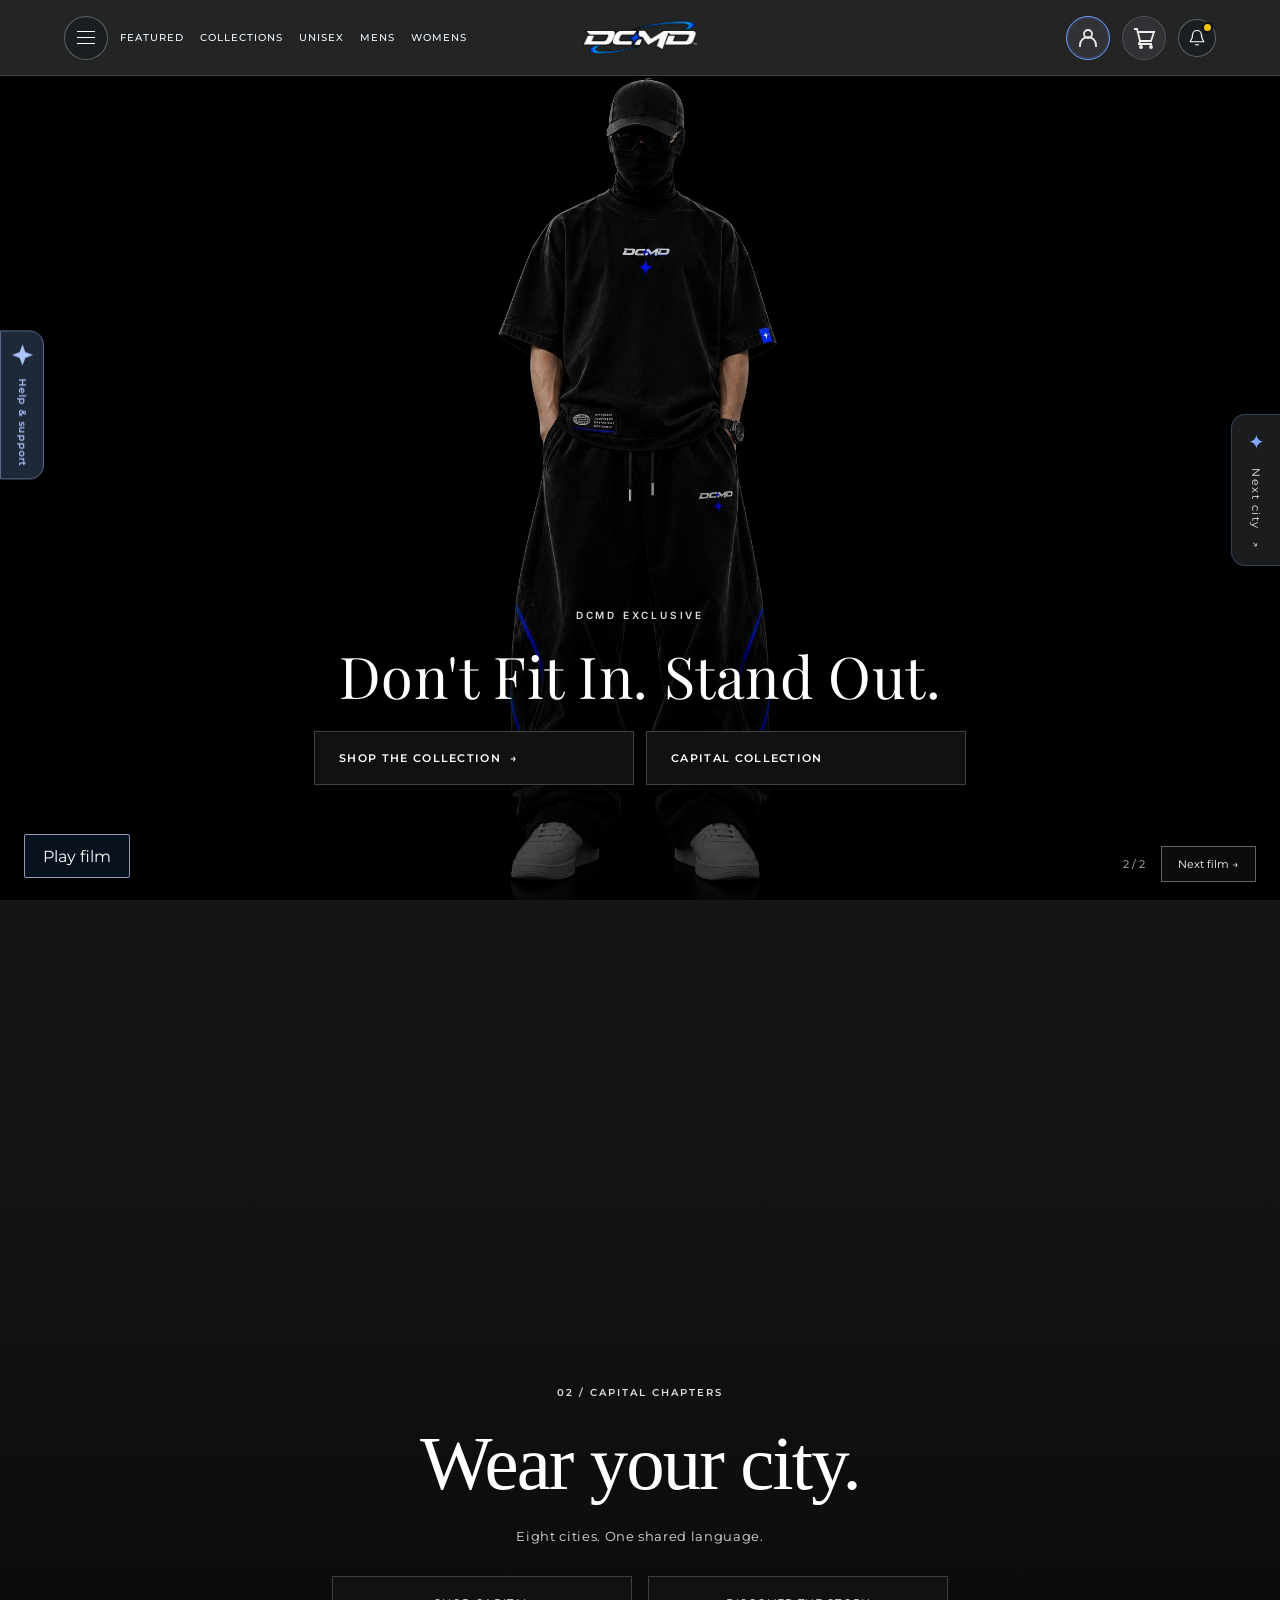
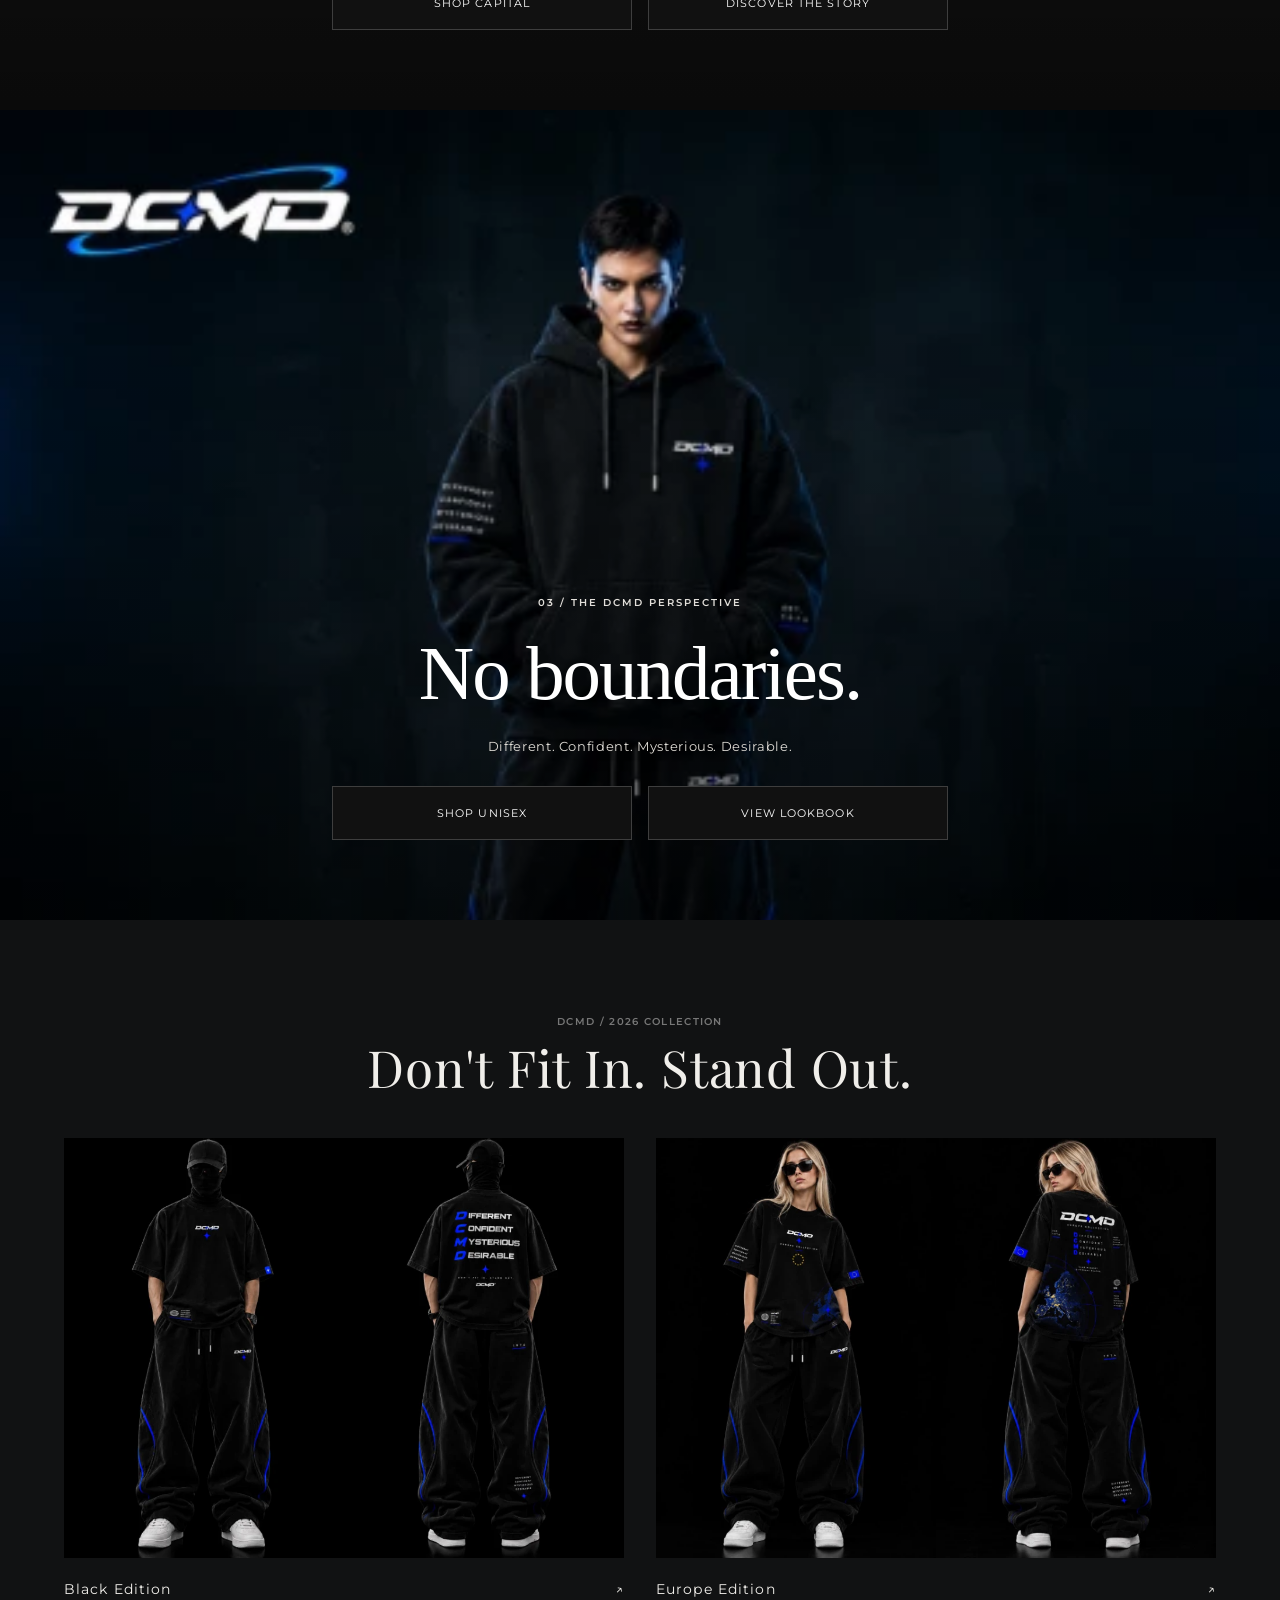
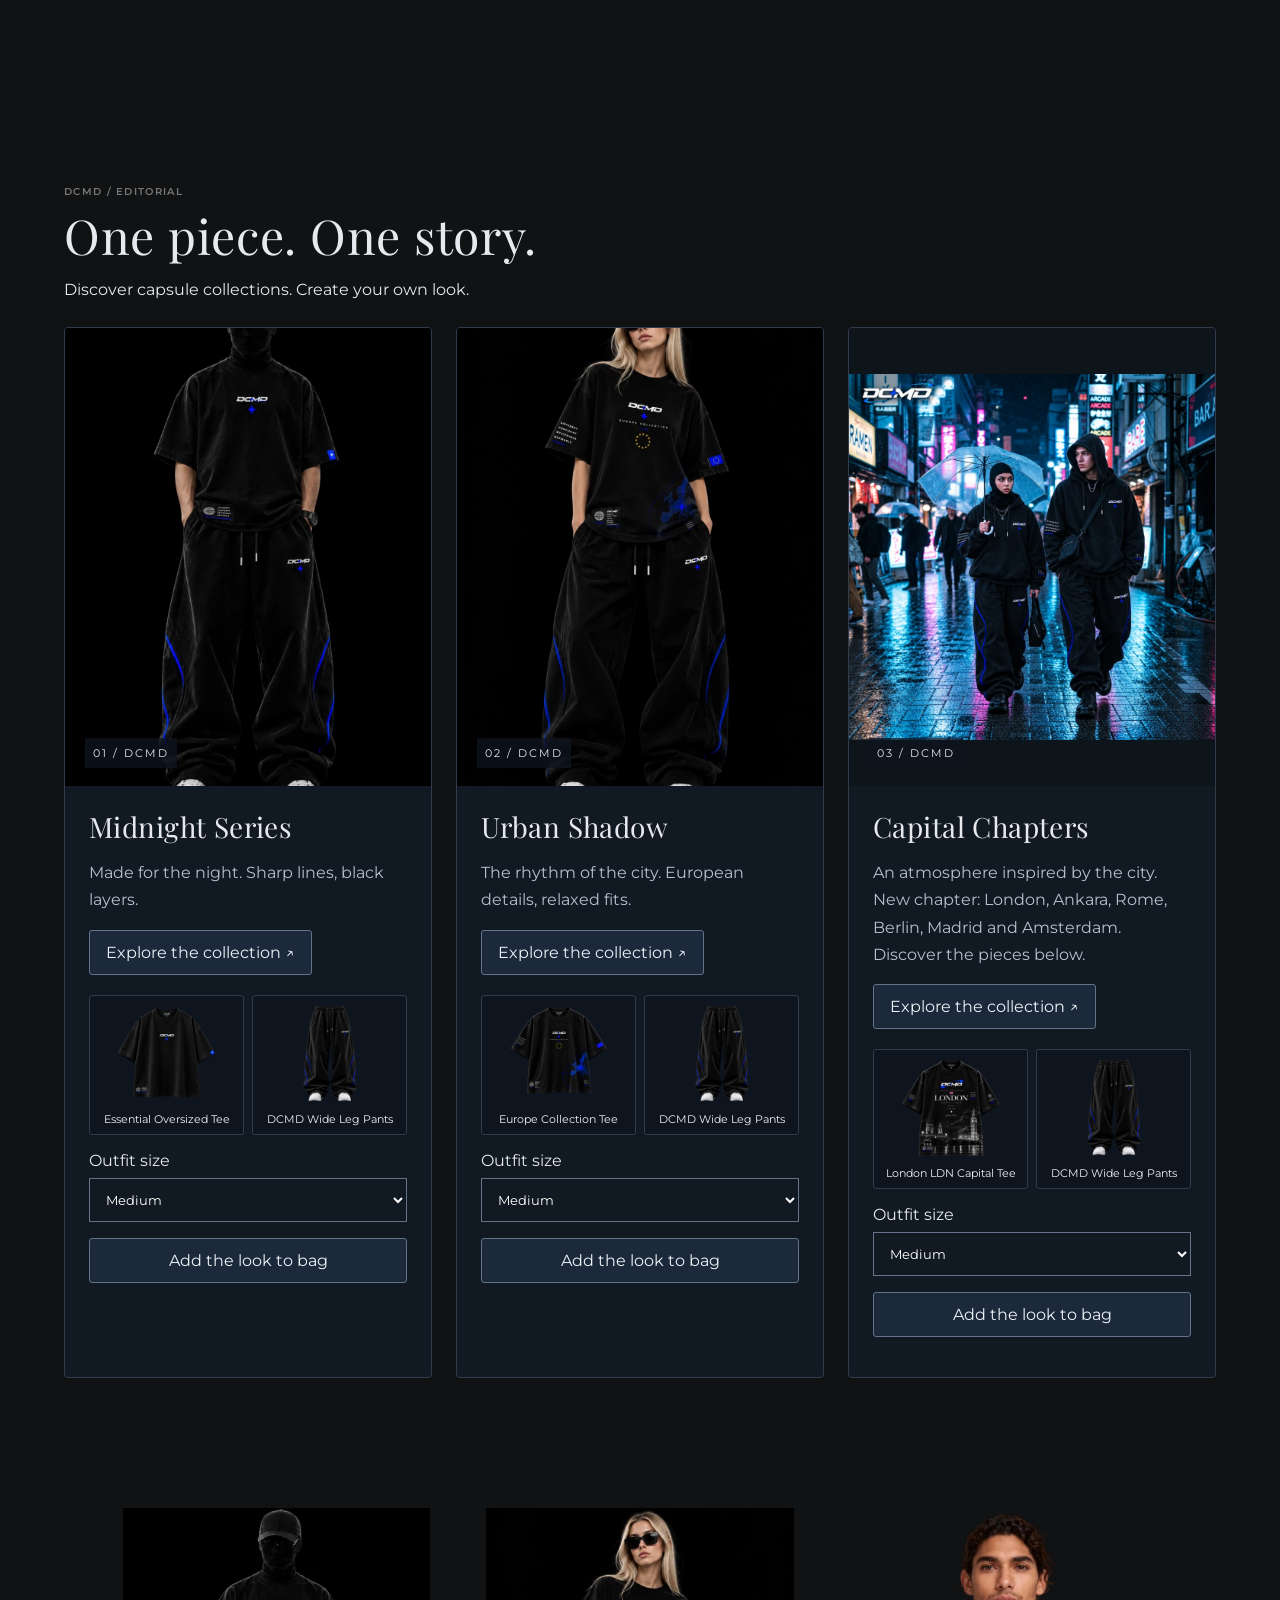
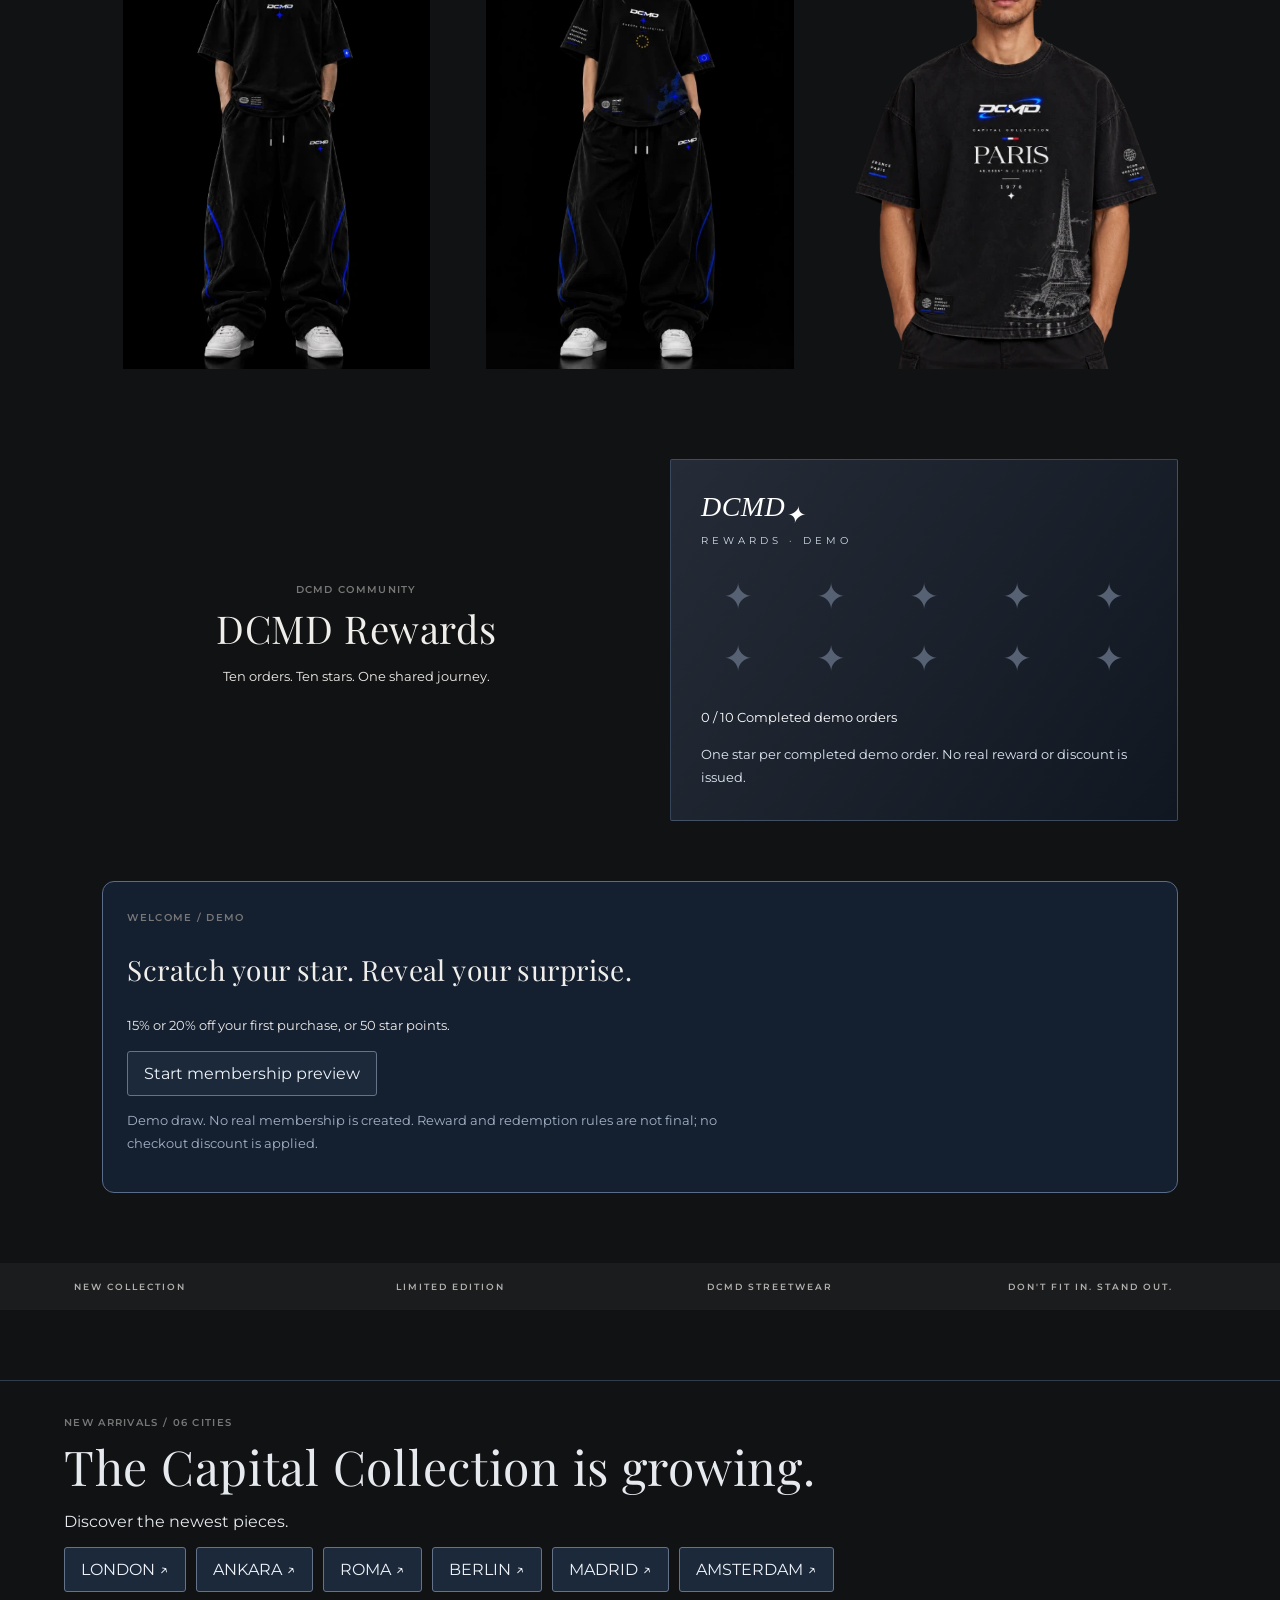
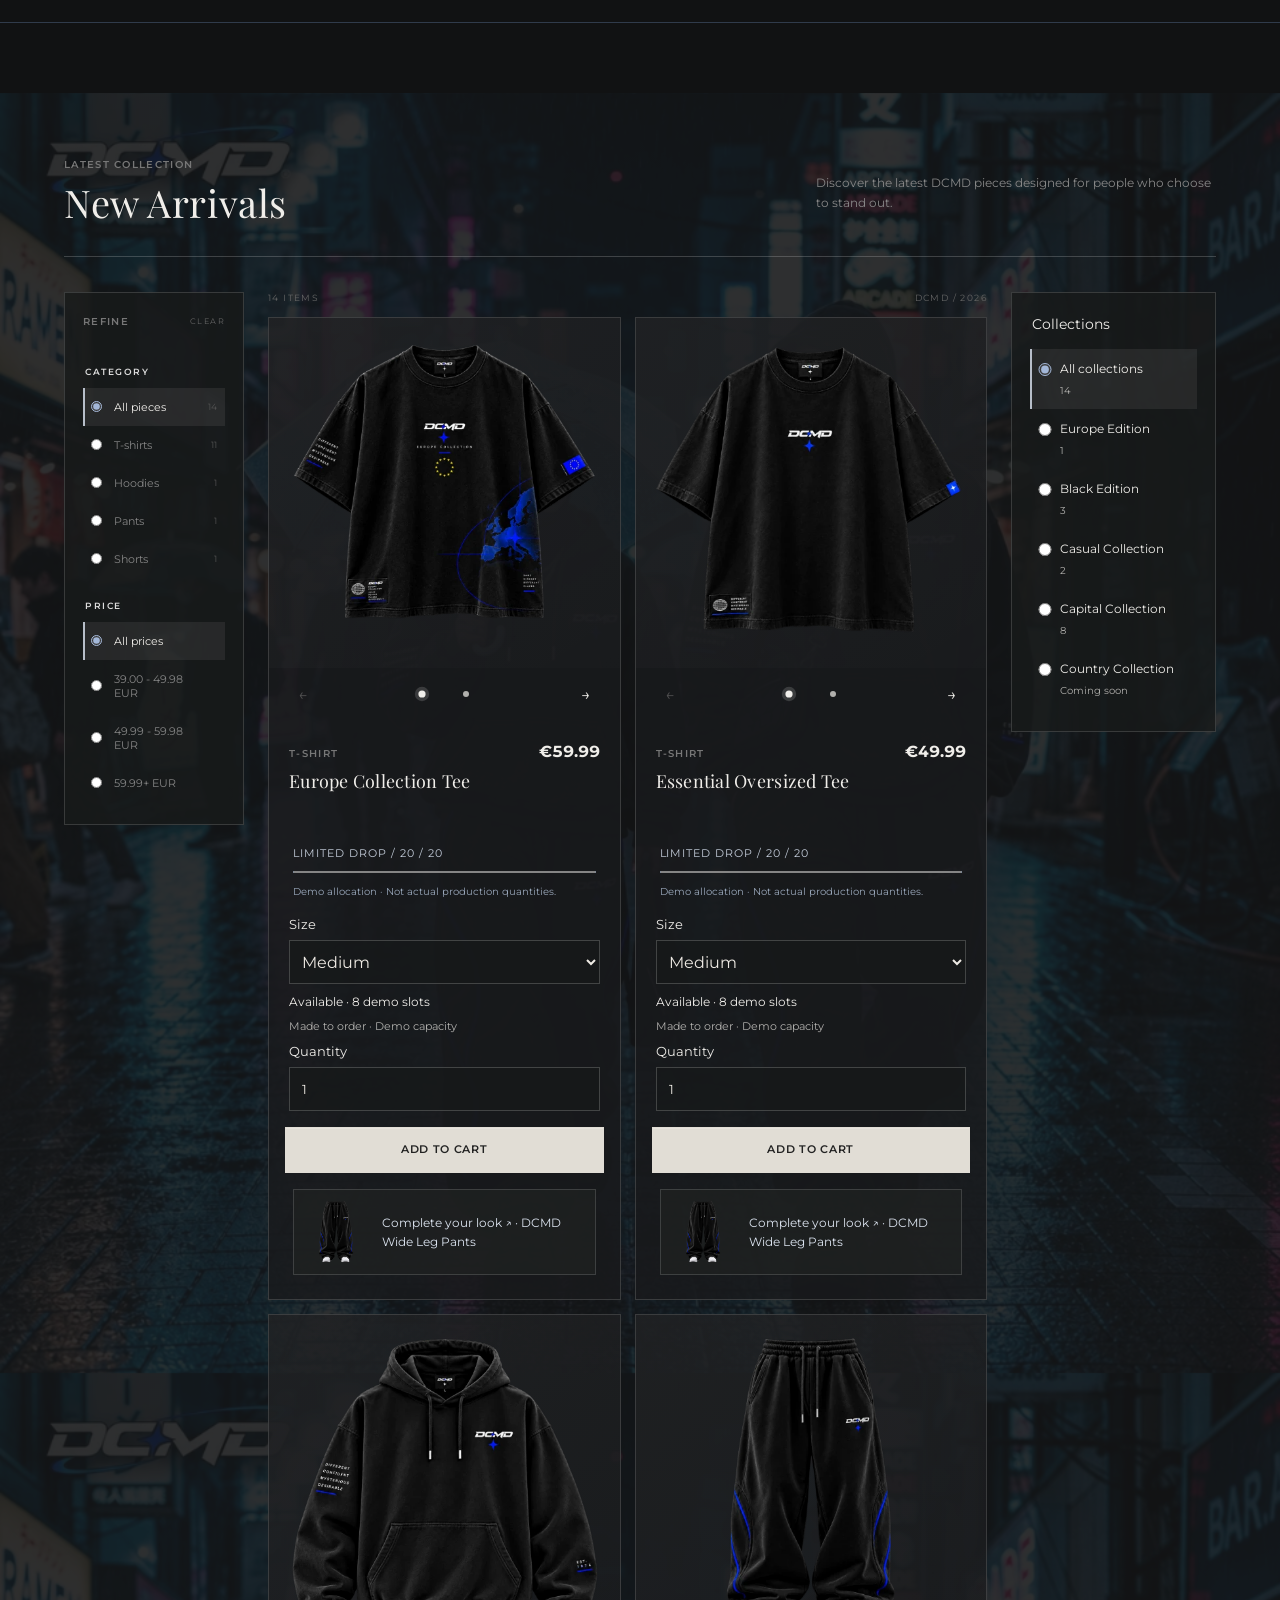
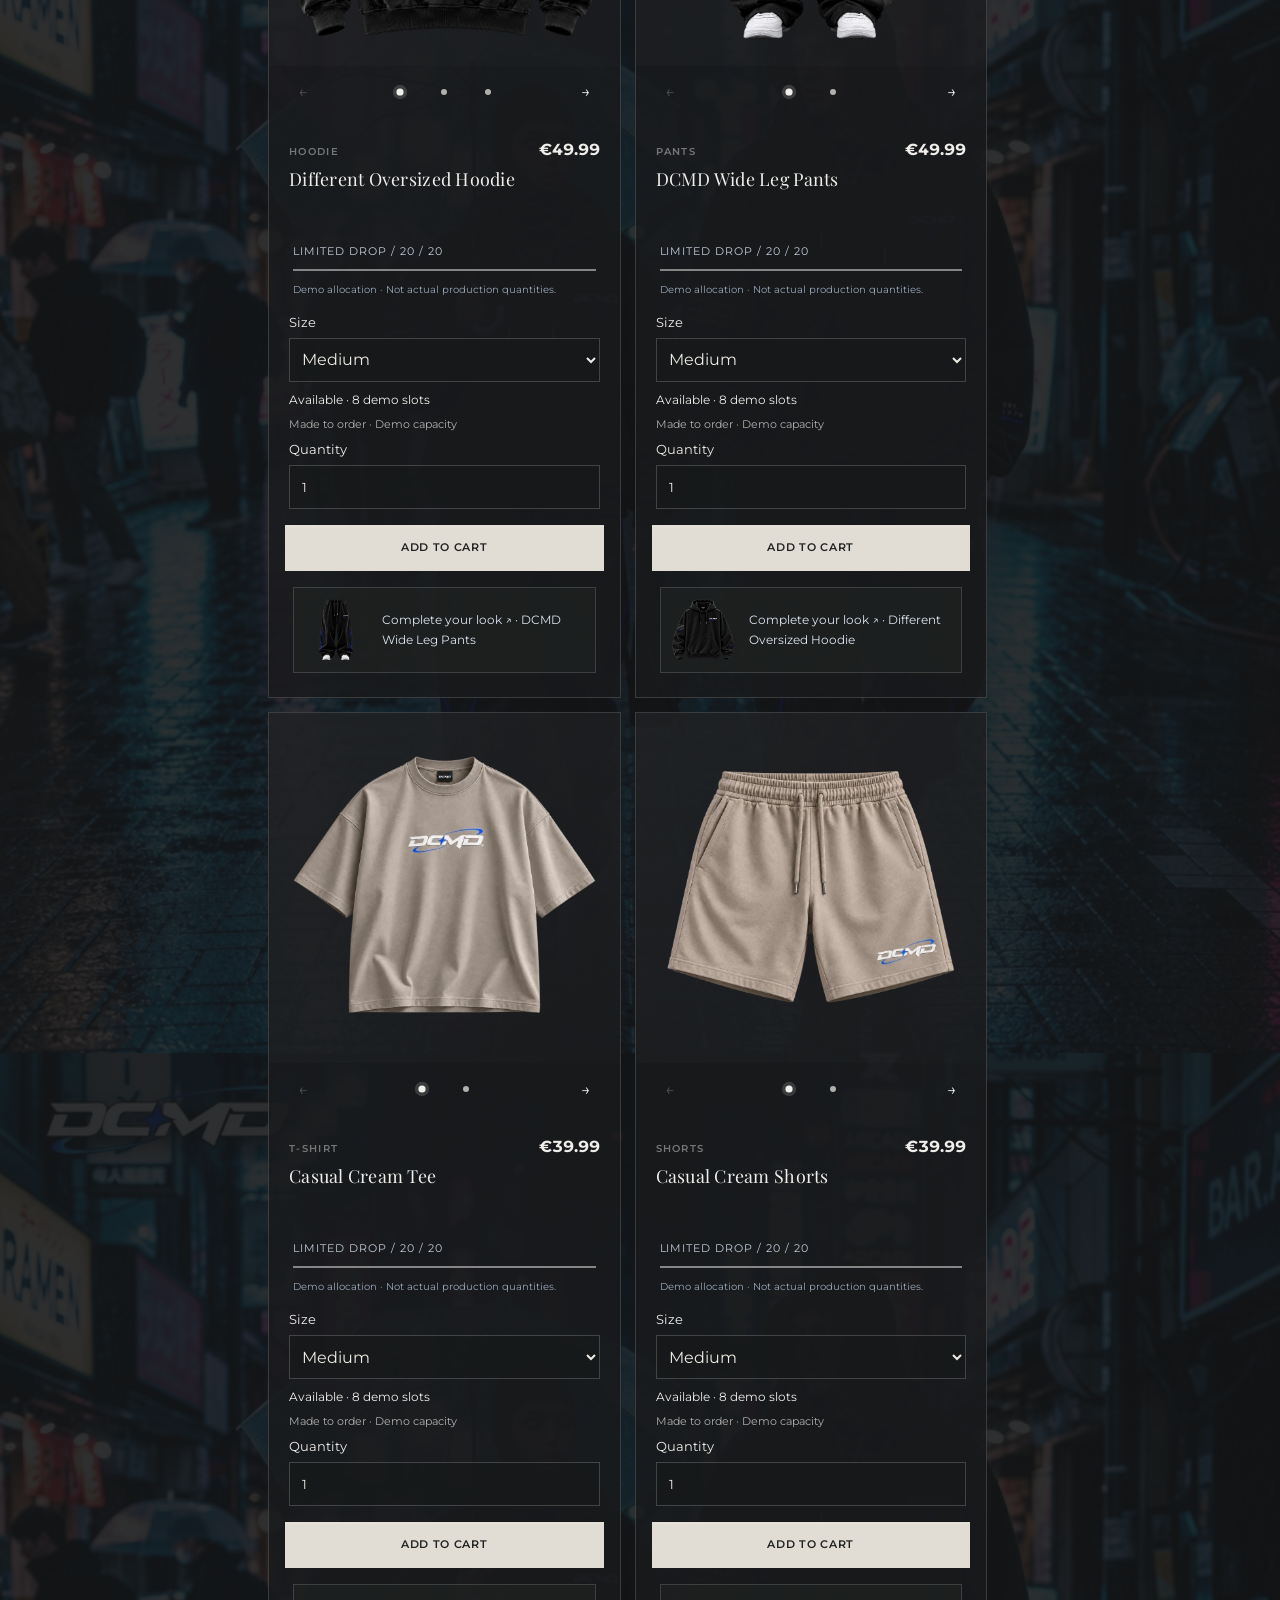
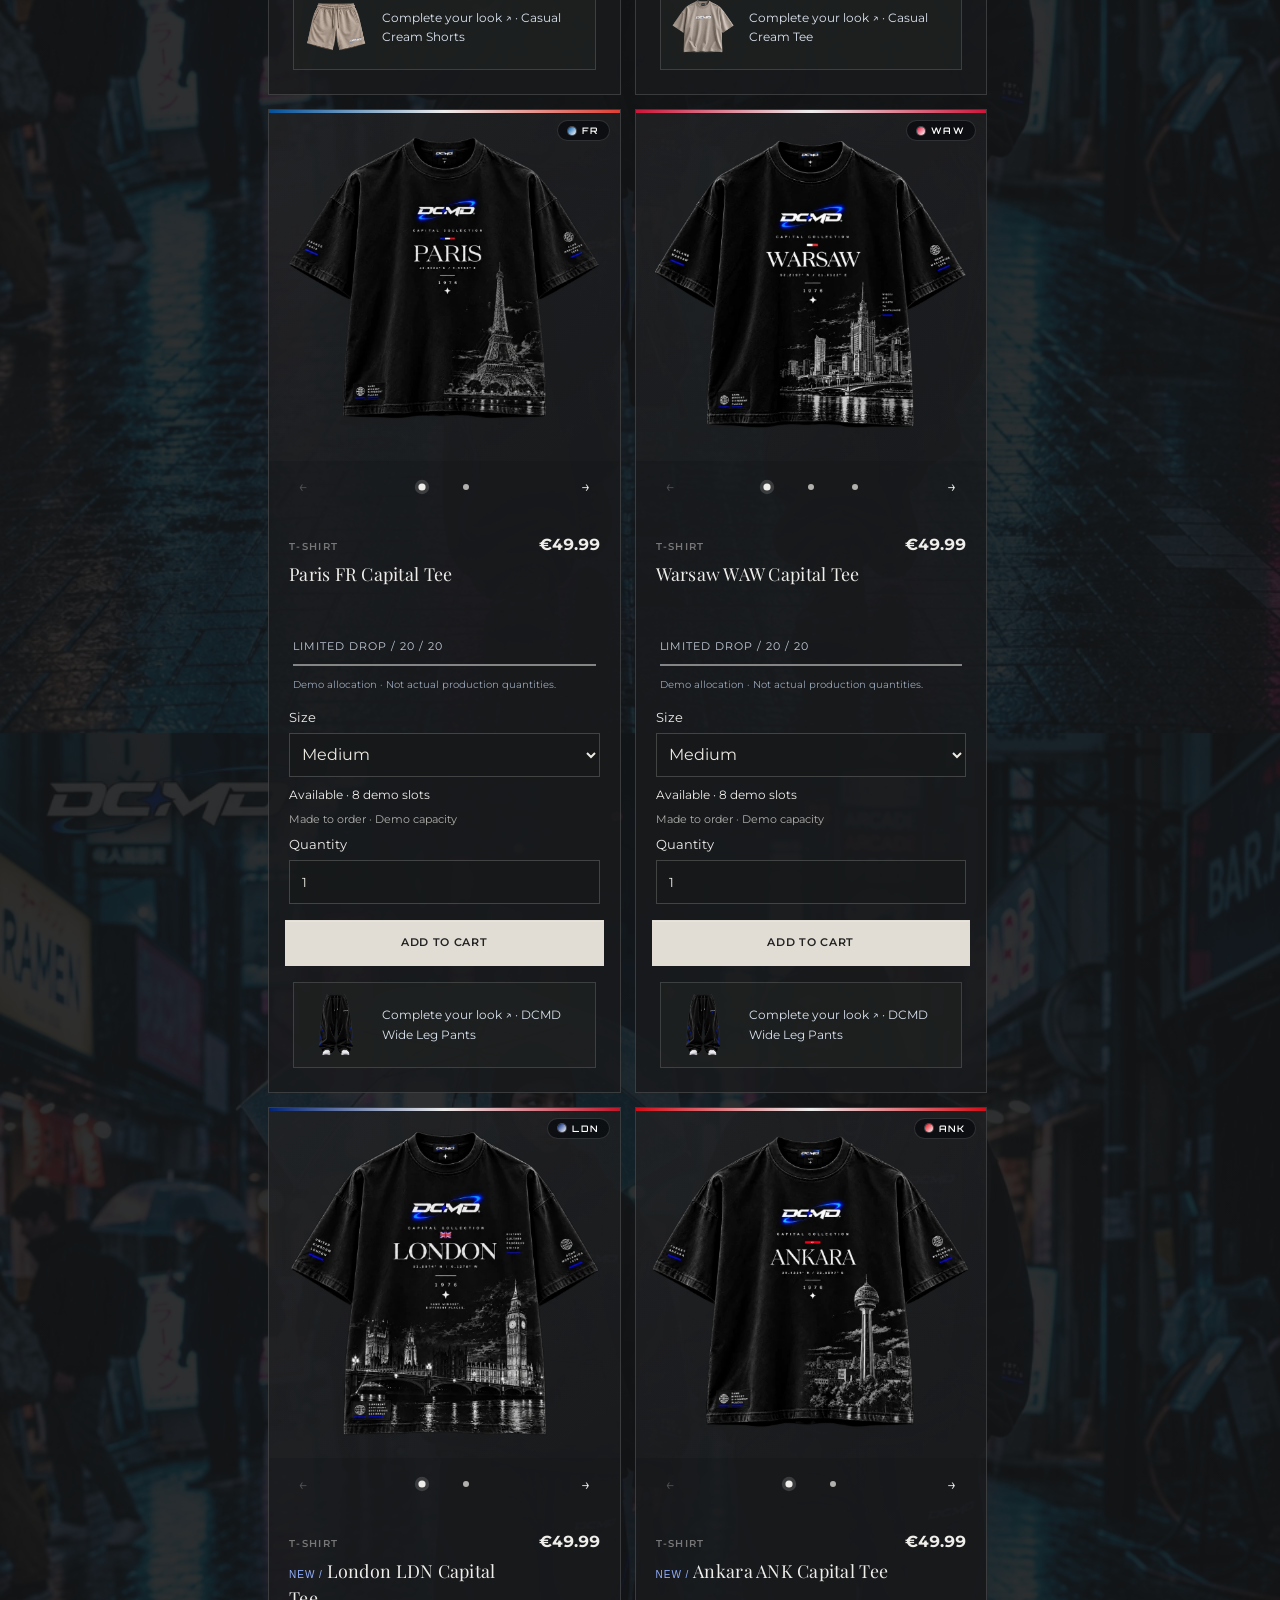
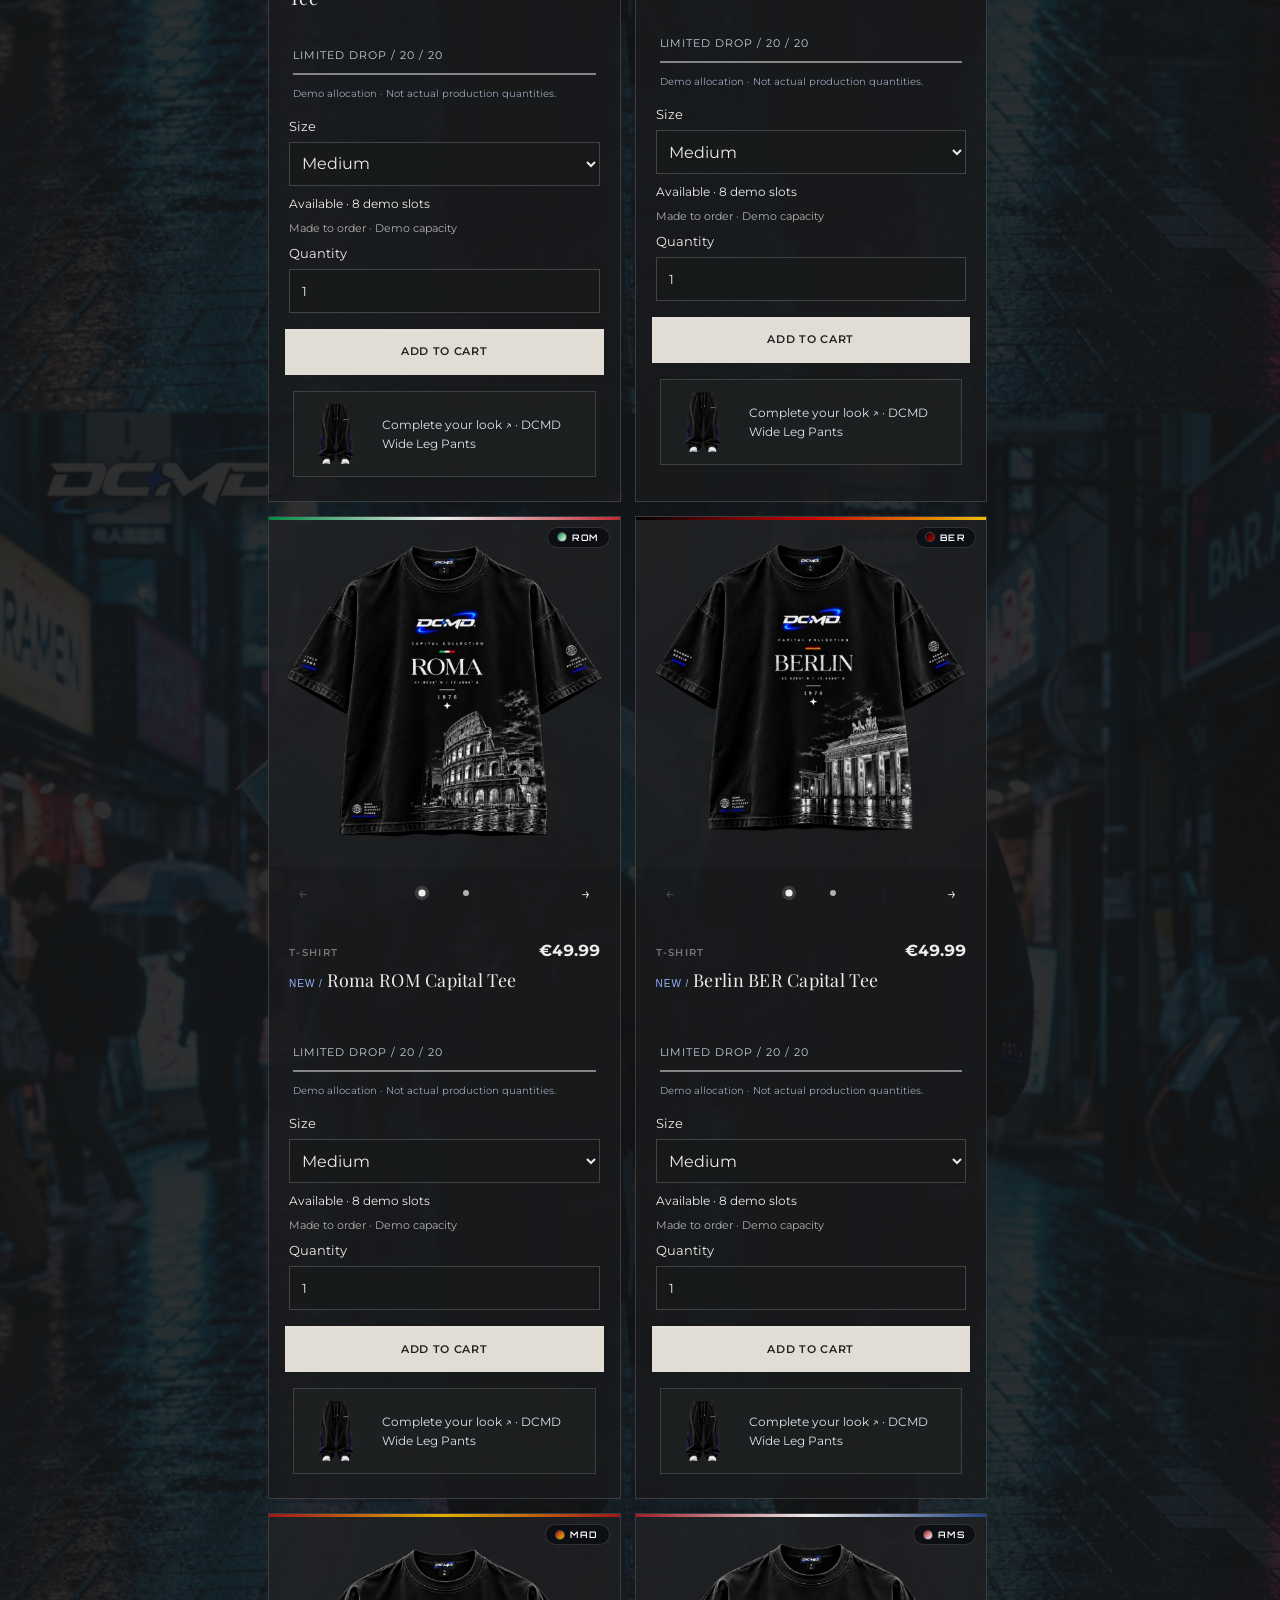
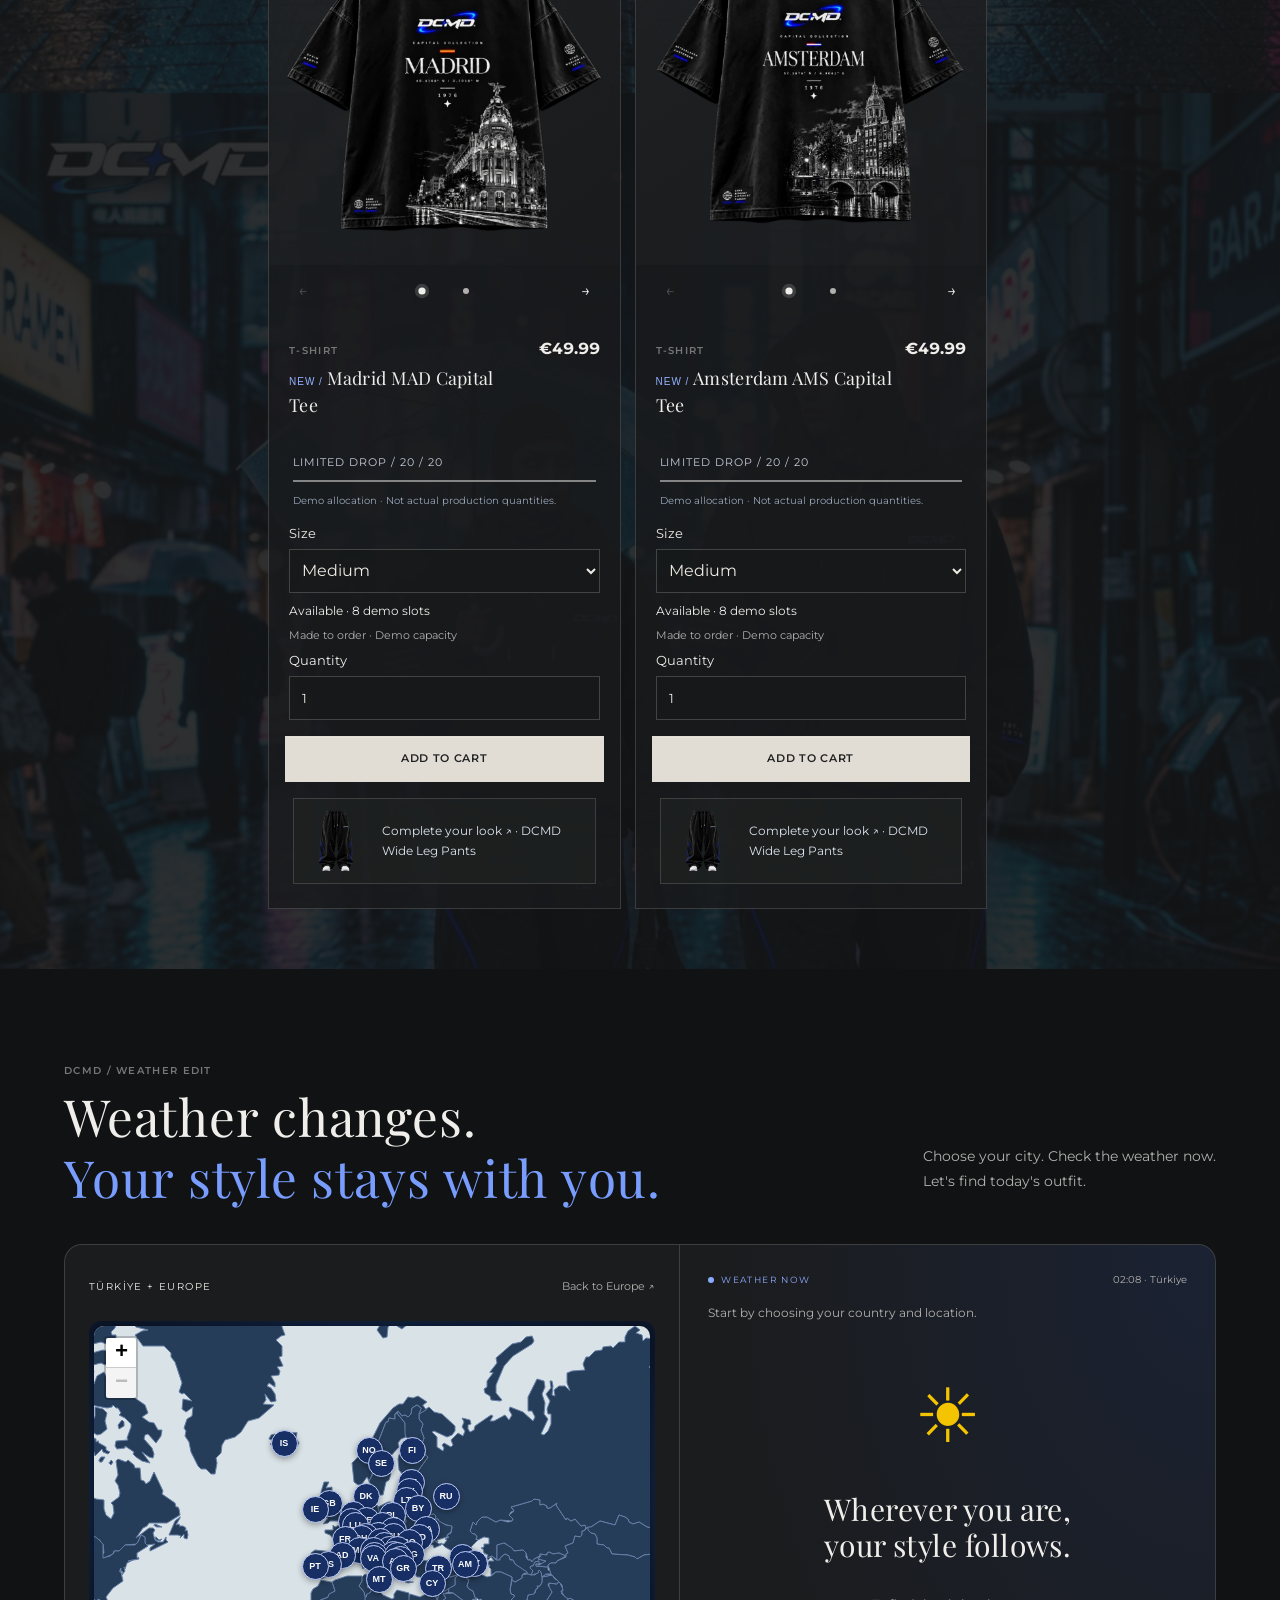
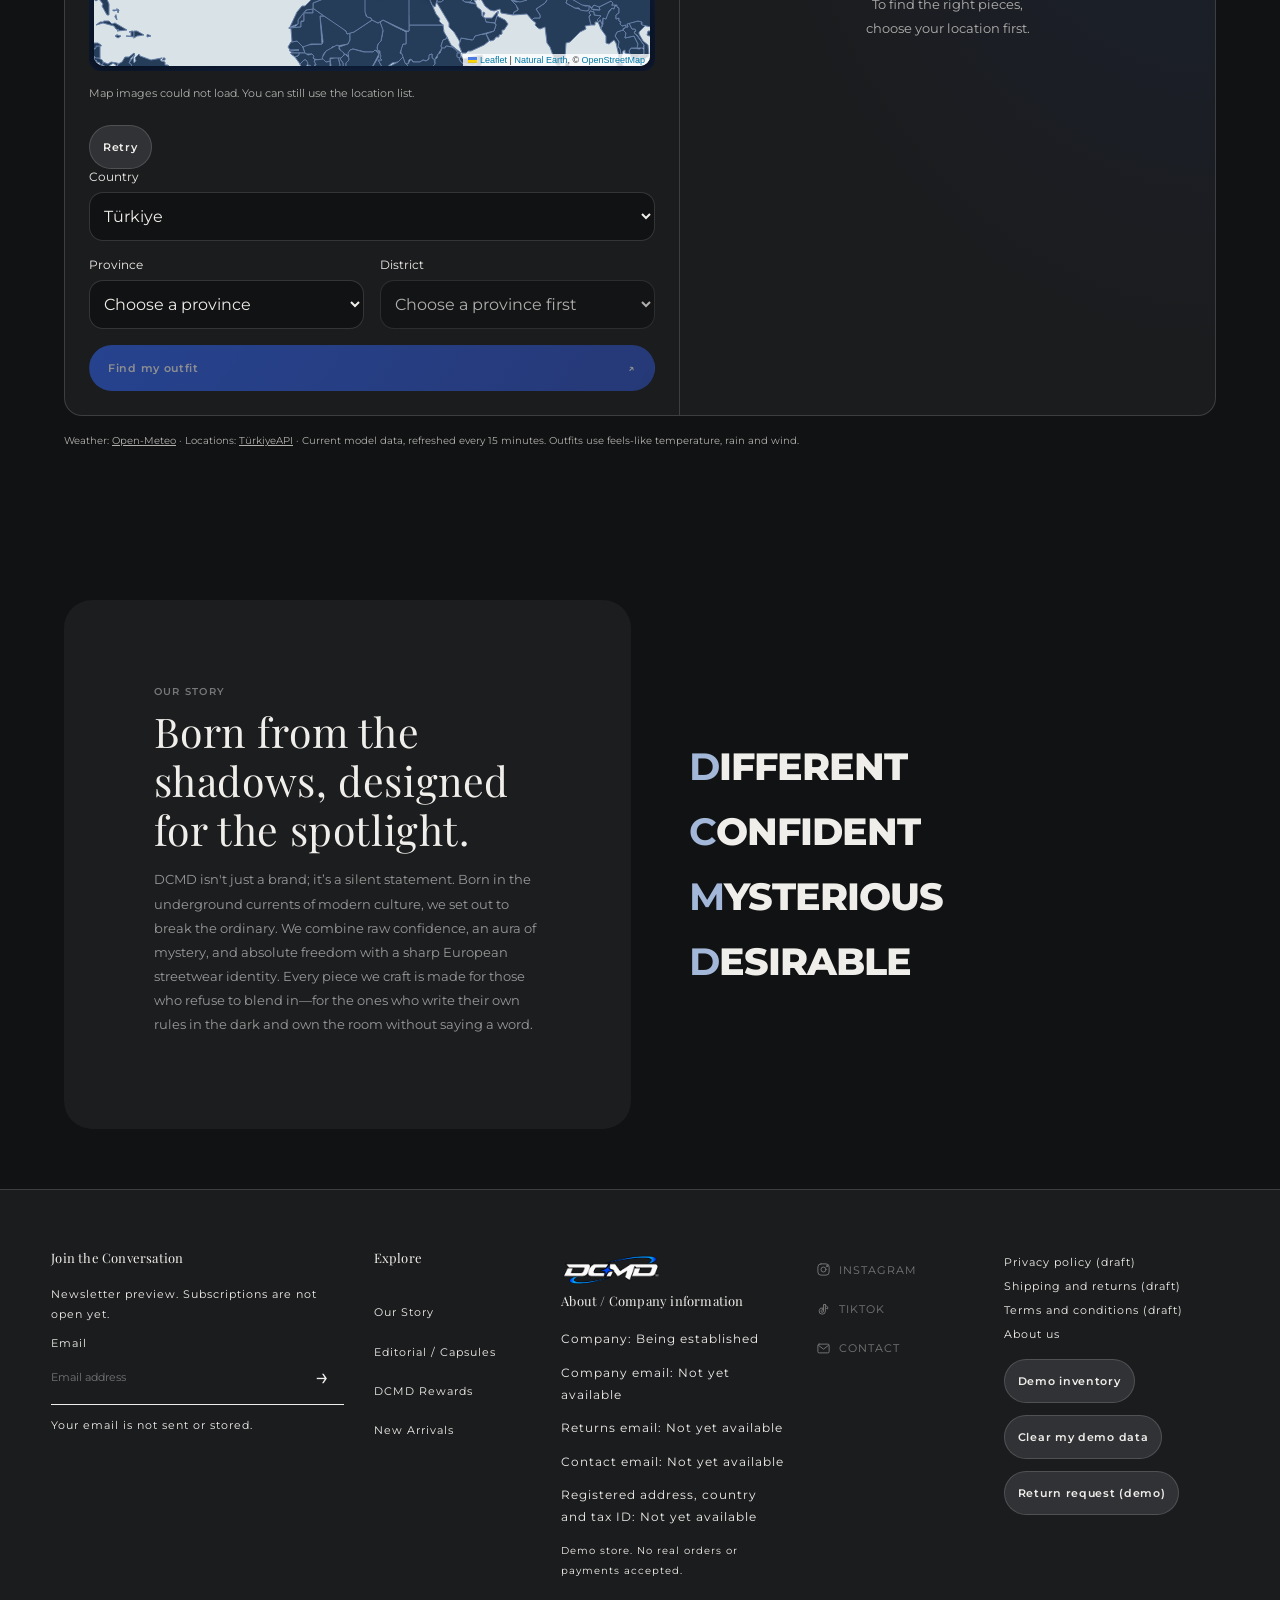
==== commit 75b77c58: "Fit mobile campaign imagery within portrait and landscape screens" ====
--- a/index.html
+++ b/index.html
@@ -15,7 +15,7 @@
   <link rel="stylesheet" href="dcmd-system.css?v=3">
   <link rel="stylesheet" href="dcmd-editorial.css?v=compact-models-5">
   <link rel="stylesheet" href="dcmd-reference.css?v=editorial-4">
-  <link rel="stylesheet" href="dcmd-boutique.css?v=performance-4">
+  <link rel="stylesheet" href="dcmd-boutique.css?v=mobile-frame-5">
 </head>
 <body>
   <div class="site-stars site-stars-one" aria-hidden="true"></div>
--- a/dcmd-boutique.css
+++ b/dcmd-boutique.css
@@ -64,25 +64,25 @@
 @media(max-width:600px){body .megamenu-dropdown-content{grid-template-columns:1fr 1fr;gap:14px;padding:40px 16px 24px}body .megamenu-links h2{font-size:22px}.menu-coming{padding:12px;aspect-ratio:auto;min-height:170px}.menu-coming .eyebrow{font-size:8px}.megamenu-links .menu-release{font-size:24px}body .megamenu-links a{font-size:10px}body .megamenu-links p{font-size:11px}body .megamenu-visuals:has(.menu-coming){grid-template-columns:1fr}body .megamenu-visuals:has(.menu-coming) .visual-card:nth-child(2){display:flex}.home-scene{min-height:78svh}.scene-copy{padding:50px 18px}.scene-copy>div{gap:10px}.scene-copy a{font-size:9px;min-height:48px}#products::before{background-attachment:scroll;background-size:auto 850px;background-repeat:repeat-y}body #products{padding-block:36px}body .hero--luxury .hero-copy{padding-bottom:125px}body .hero .campaign-sequence{right:14px;bottom:20px;gap:8px}}
 @media(max-width:900px){.capsule-grid{grid-template-columns:1fr}.capsule-card{display:grid;grid-template-columns:1fr 1fr}.capsule-photo{height:100%;aspect-ratio:auto;min-height:400px}}@media(max-width:560px){.capsule-card{display:block}.capsule-photo{aspect-ratio:4/5;min-height:0}.boutique-editorial,.new-chapters{margin-block:40px}.capsule-copy{padding:18px}.checkout-item{flex-wrap:wrap}.order-thumb{width:48px;height:48px}.cart-row{grid-template-columns:48px minmax(0,1fr) auto!important}}
 
-@media(max-width:700px){
+@media(max-width:1100px){
  body #pollOpen.poll-tab{width:34px;min-height:52px;box-sizing:border-box;top:58%;bottom:auto;padding:12px 5px;writing-mode:horizontal-tb;justify-content:center}
  body #pollOpen.poll-tab span:not(.poll-tab-star){display:none}
  body .home-scene{display:flex;flex-direction:column;min-height:0;overflow:hidden}
- body .home-scene>img{position:relative;inset:auto;display:block;width:100%;height:auto;aspect-ratio:1;object-fit:contain;object-position:center;z-index:0}
+ body .home-scene>img{position:relative;inset:auto;display:block;width:100%;height:auto;max-height:calc(100svh - 96px);aspect-ratio:1;object-fit:contain;object-position:center;z-index:0}
  body .home-scene::after{display:none}
  body .home-scene .scene-copy{padding:28px 24px 36px;background:#111719;position:relative;z-index:1}
  body .home-scene .scene-copy h2{font-size:38px;margin:14px 0}
  body .home-scene .scene-copy p{line-height:1.65;margin:12px 0 24px}
  body .home-scene .scene-copy>div{flex-wrap:wrap}
  body .home-scene .scene-copy a{width:auto;flex:1;min-width:120px;box-sizing:border-box}
- body .capsule-photo{aspect-ratio:1;min-height:0;height:auto}
+ body .capsule-photo{aspect-ratio:1;min-height:0;height:auto;max-height:calc(100svh - 96px)}
  body .capsule-photo>img{object-fit:contain;object-position:center}
  body .campaign-photos{grid-template-columns:1fr}
- body .campaign-photos img{width:100%;height:auto;object-fit:contain}
+ body .campaign-photos img{width:100%;height:auto;max-height:calc(100svh - 96px);object-fit:contain}
  body .reference-lookbook{grid-template-columns:1fr}
- body .reference-lookbook .lookbook-tile img{height:auto;max-height:none;aspect-ratio:2/3;object-fit:contain}
+ body .reference-lookbook .lookbook-tile img{height:auto;max-height:calc(100svh - 96px);aspect-ratio:2/3;object-fit:contain}
  body .hero.hero--luxury{min-height:0;height:auto;display:flex;flex-direction:column;padding:0}
- body .hero--luxury .hero-media{position:relative;inset:auto;width:100%;height:auto;aspect-ratio:9/16}
+ body .hero--luxury .hero-media{position:relative;inset:auto;width:100%;height:min(177.778vw,calc(100svh - 96px));aspect-ratio:auto;flex:none}
  body .hero--luxury .hero-media video{object-fit:contain}
  body .hero--luxury .hero-media::after{display:none}
  body .hero--luxury .hero-copy{position:relative;padding:26px 24px 90px;box-sizing:border-box}
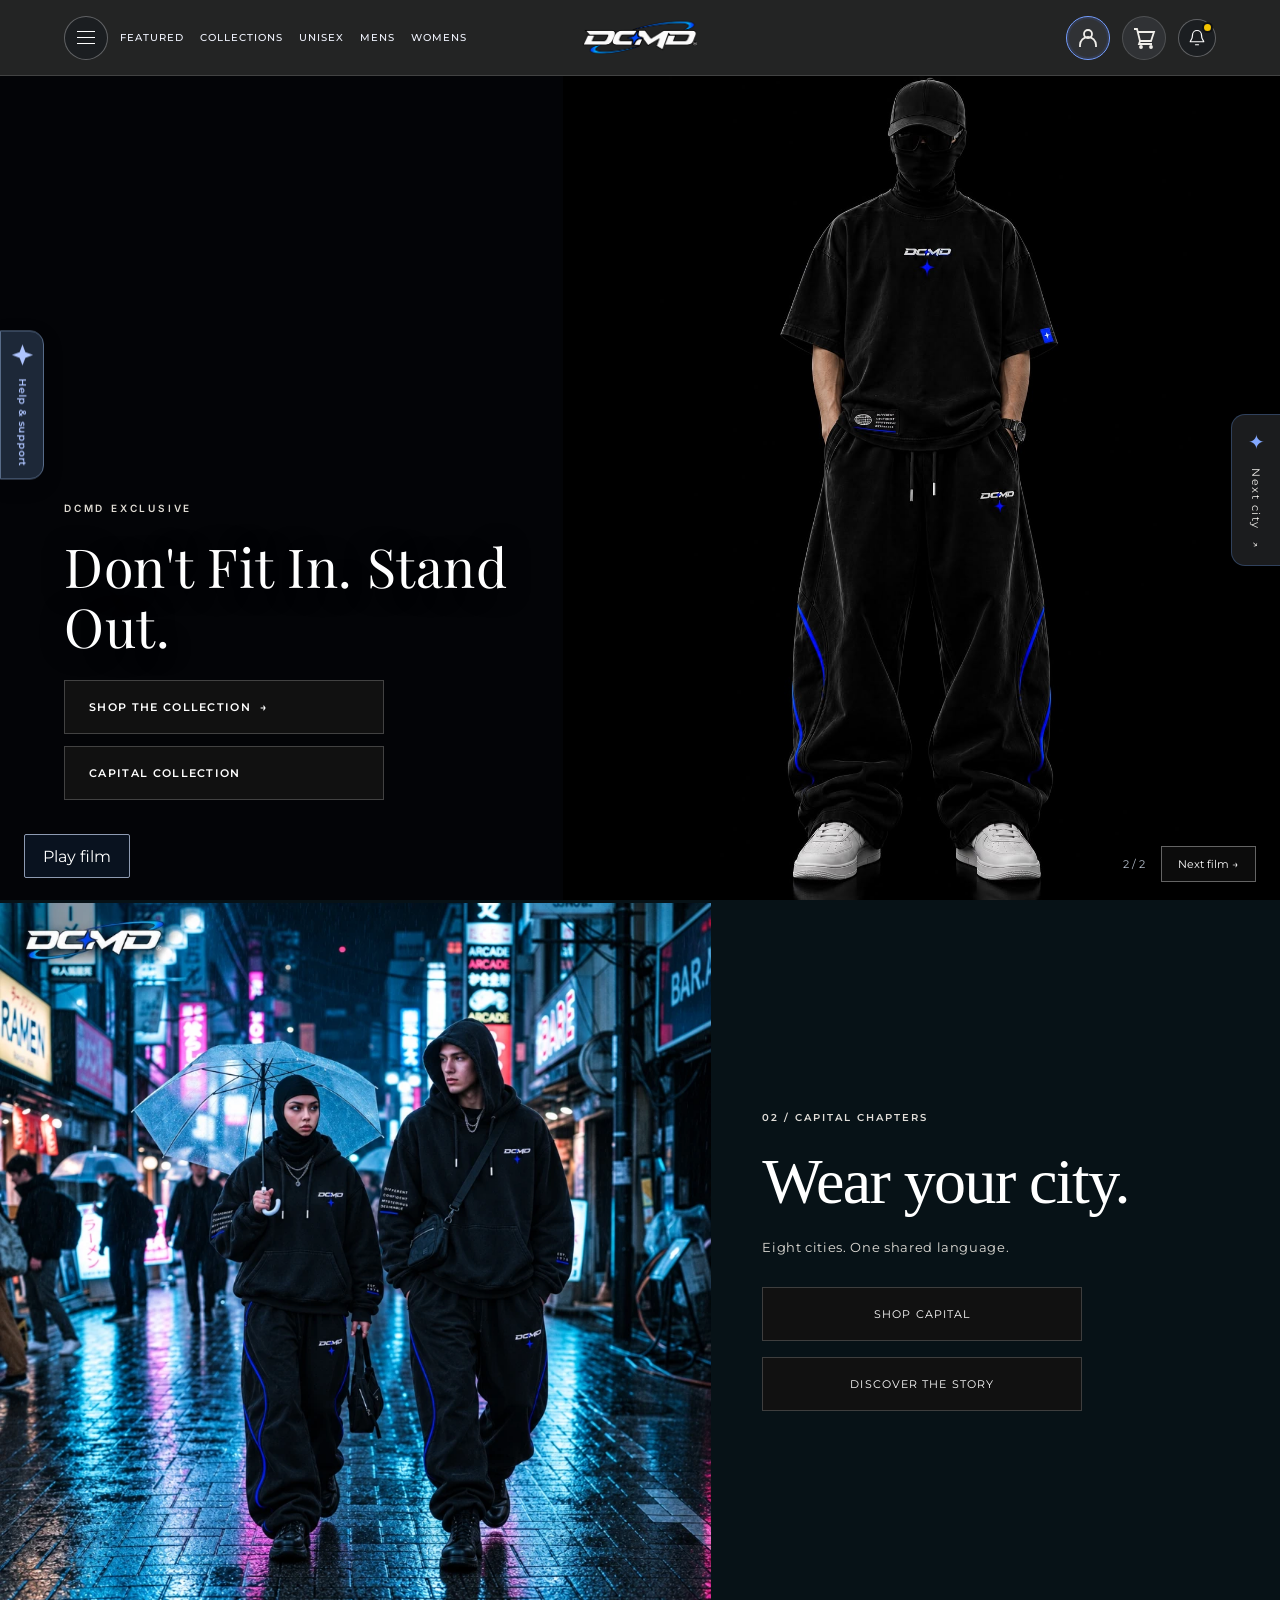
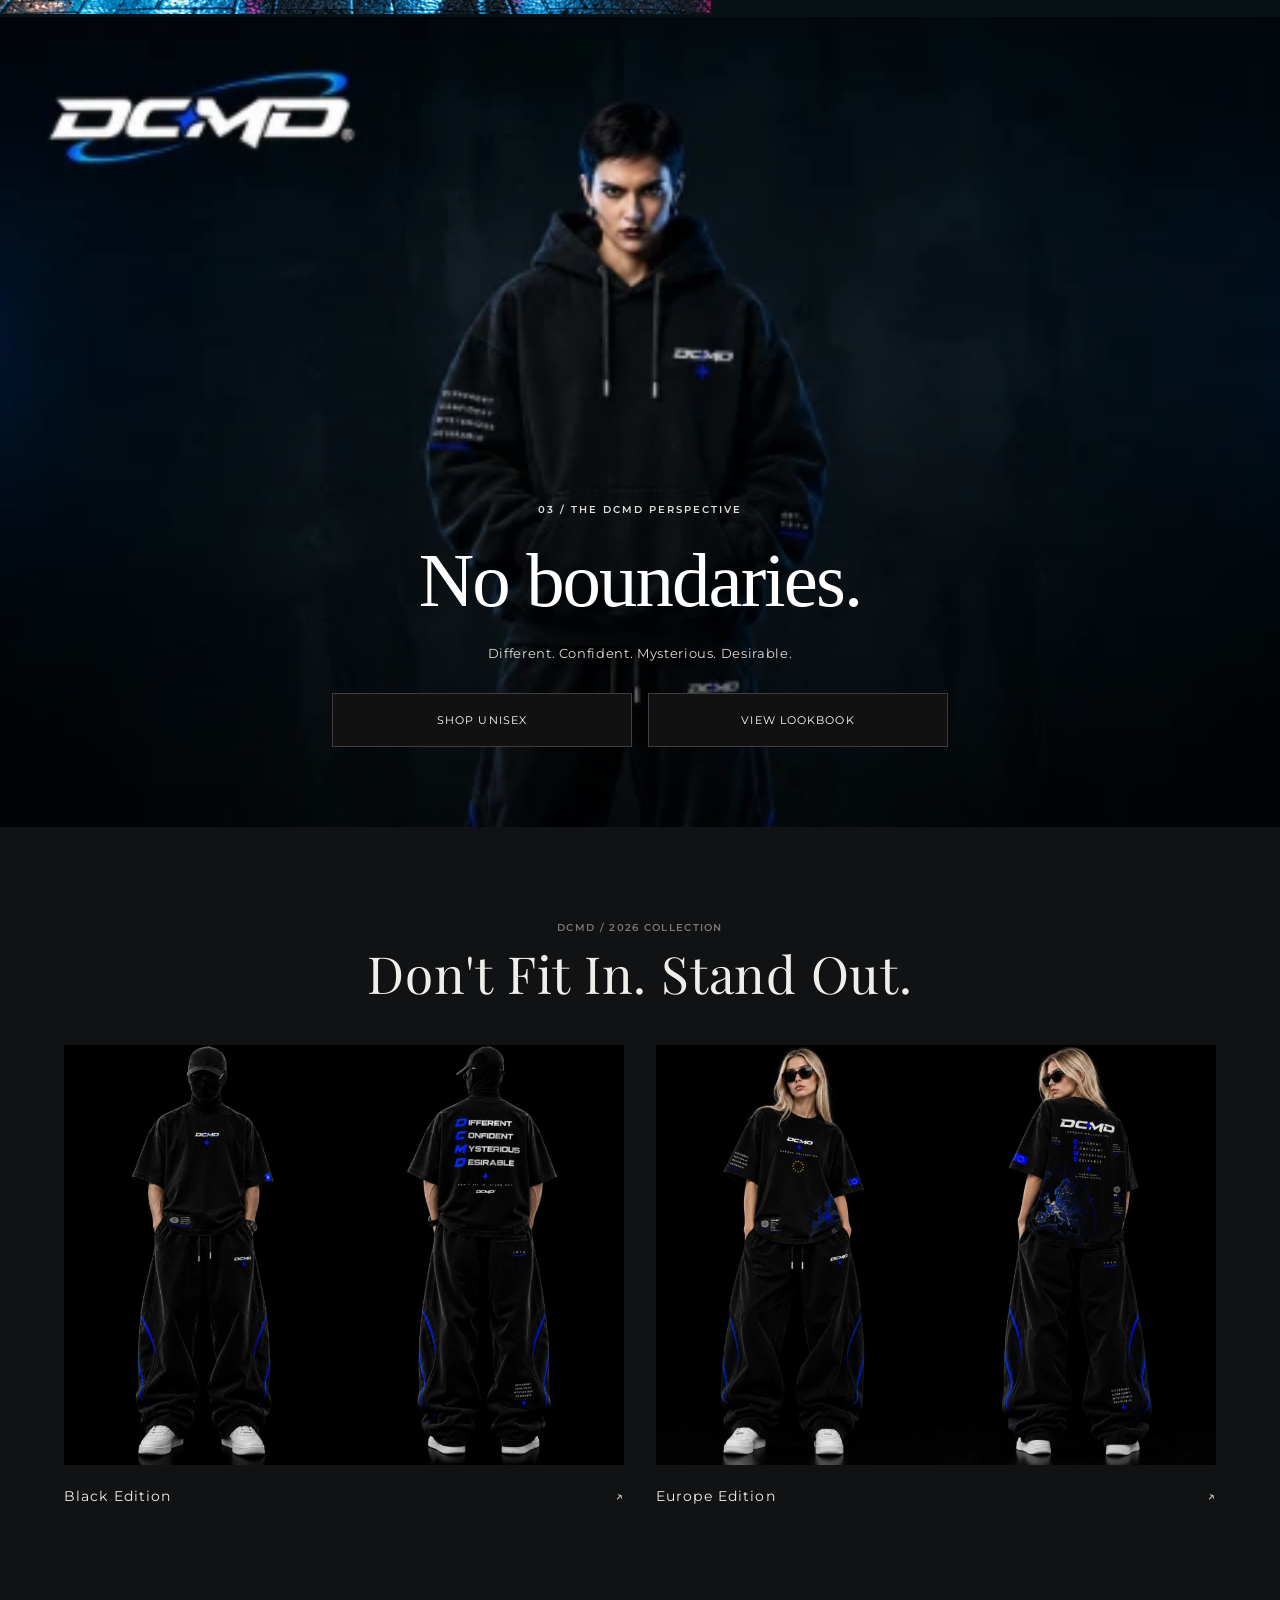
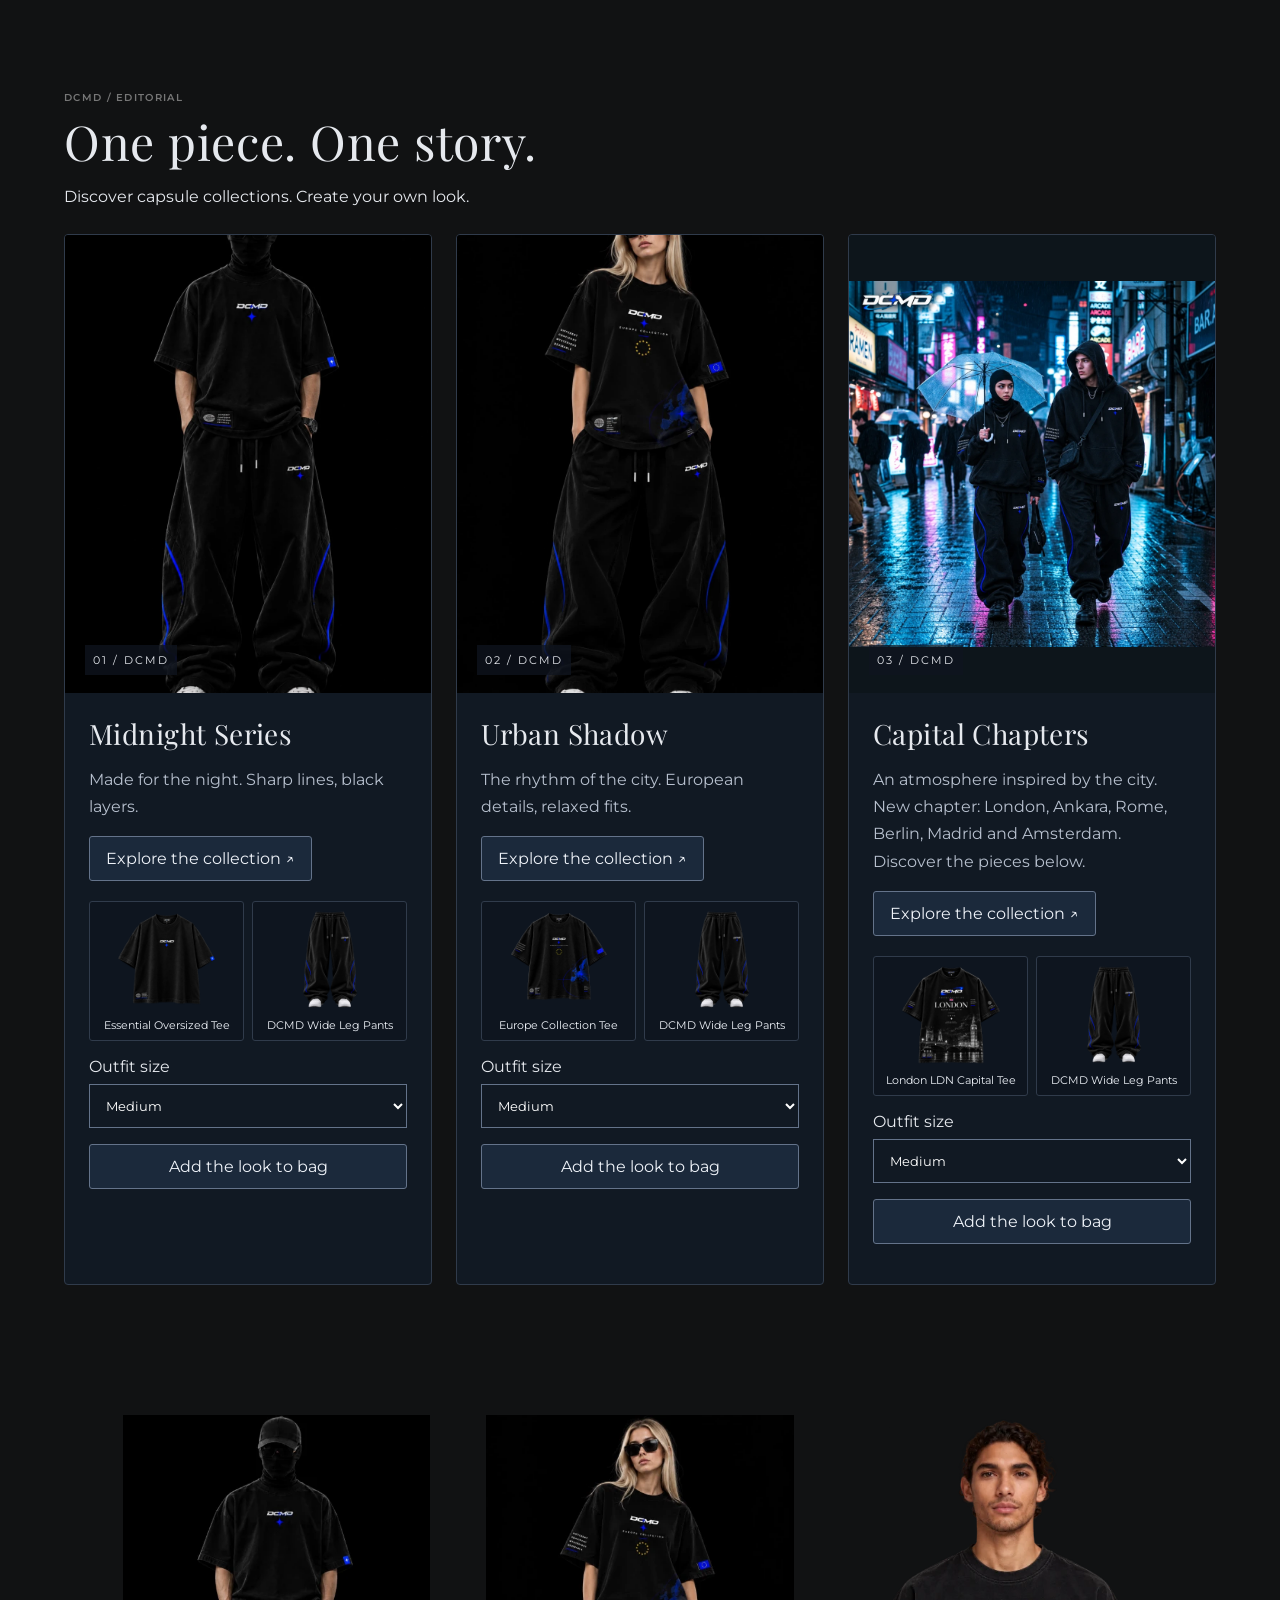
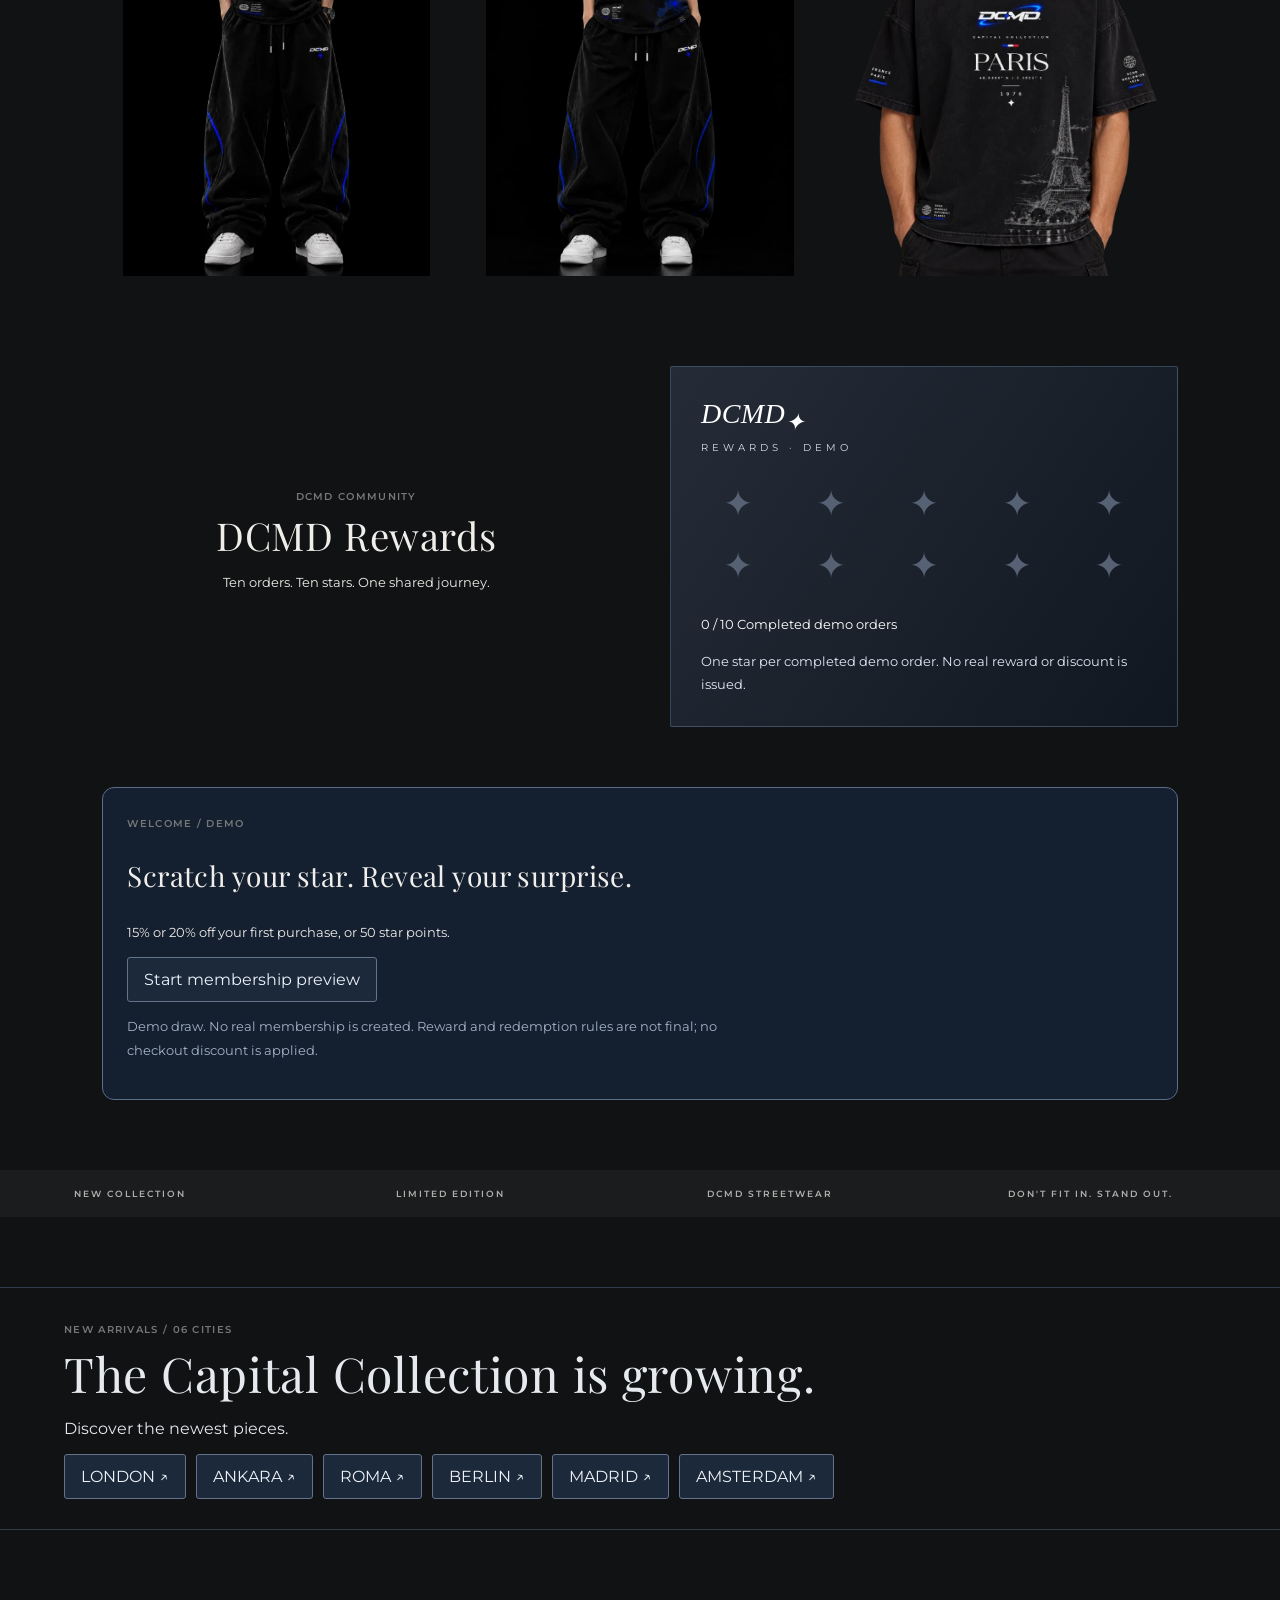
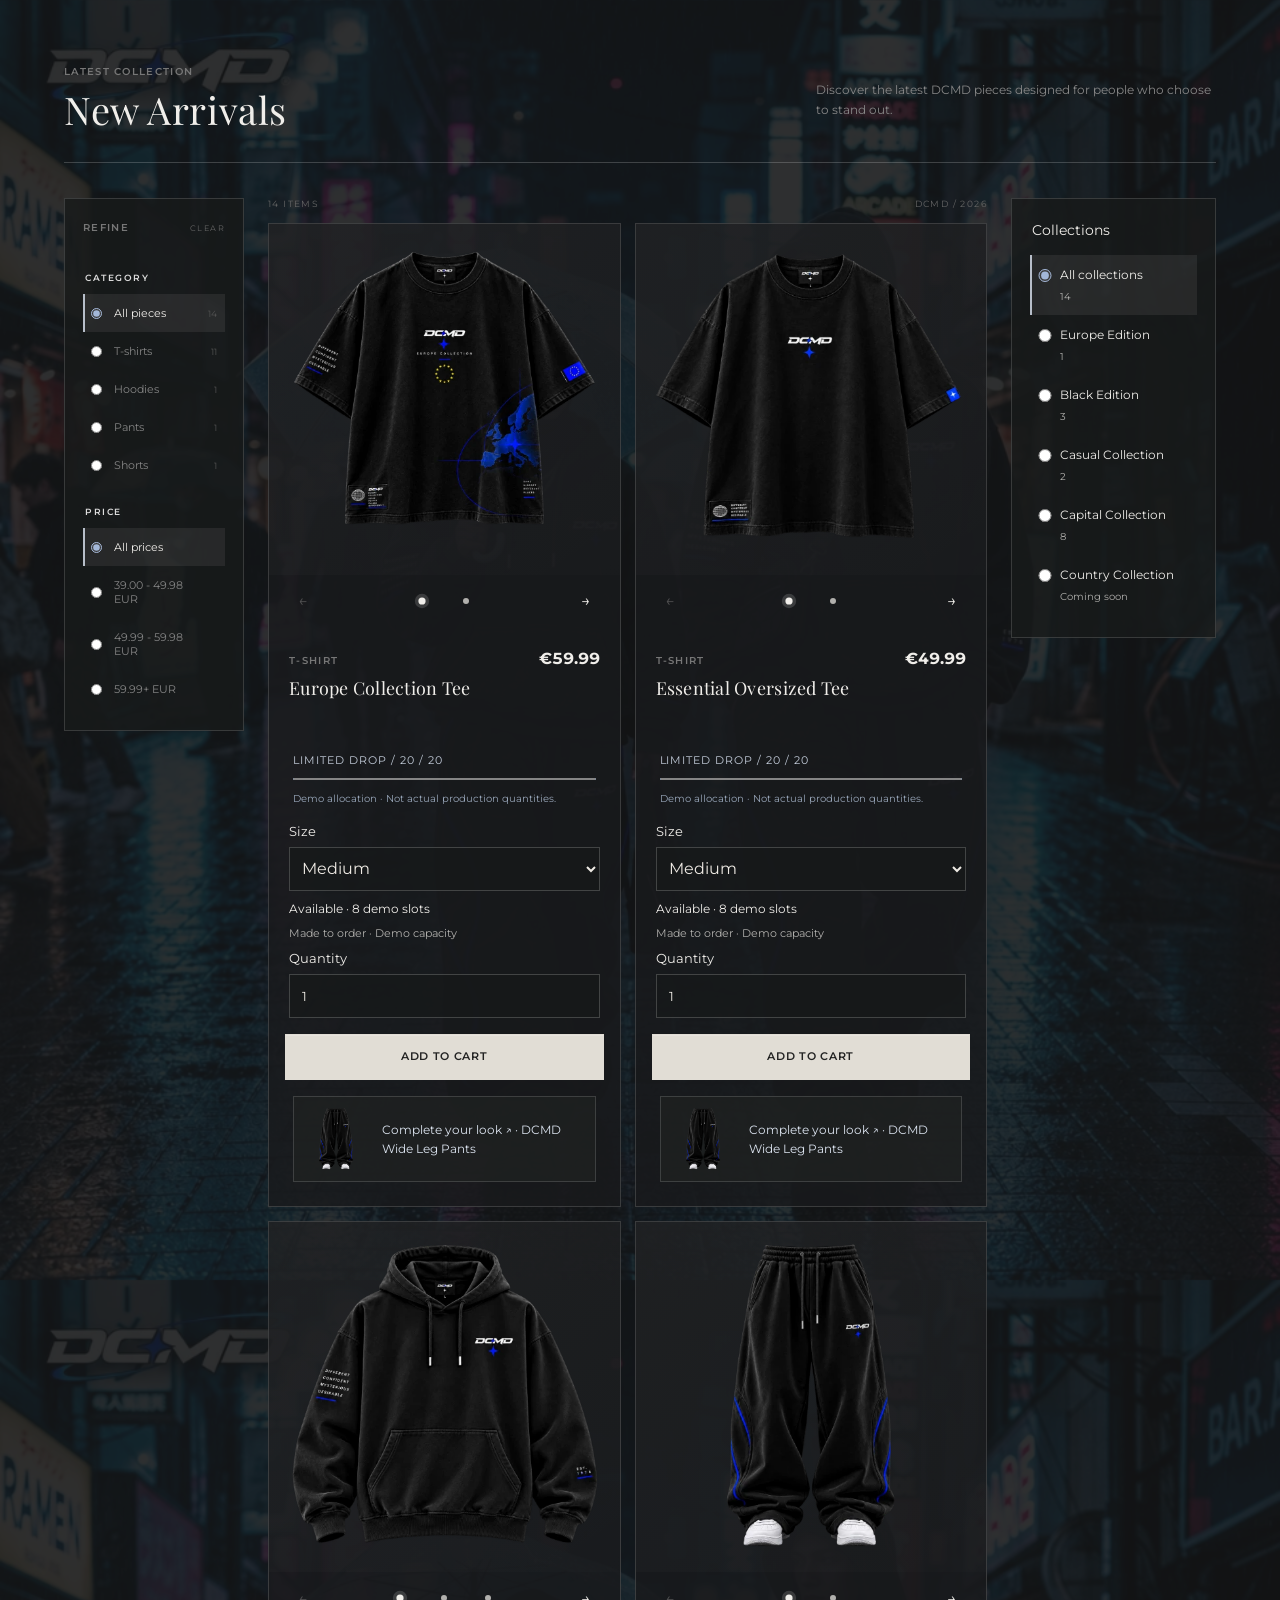
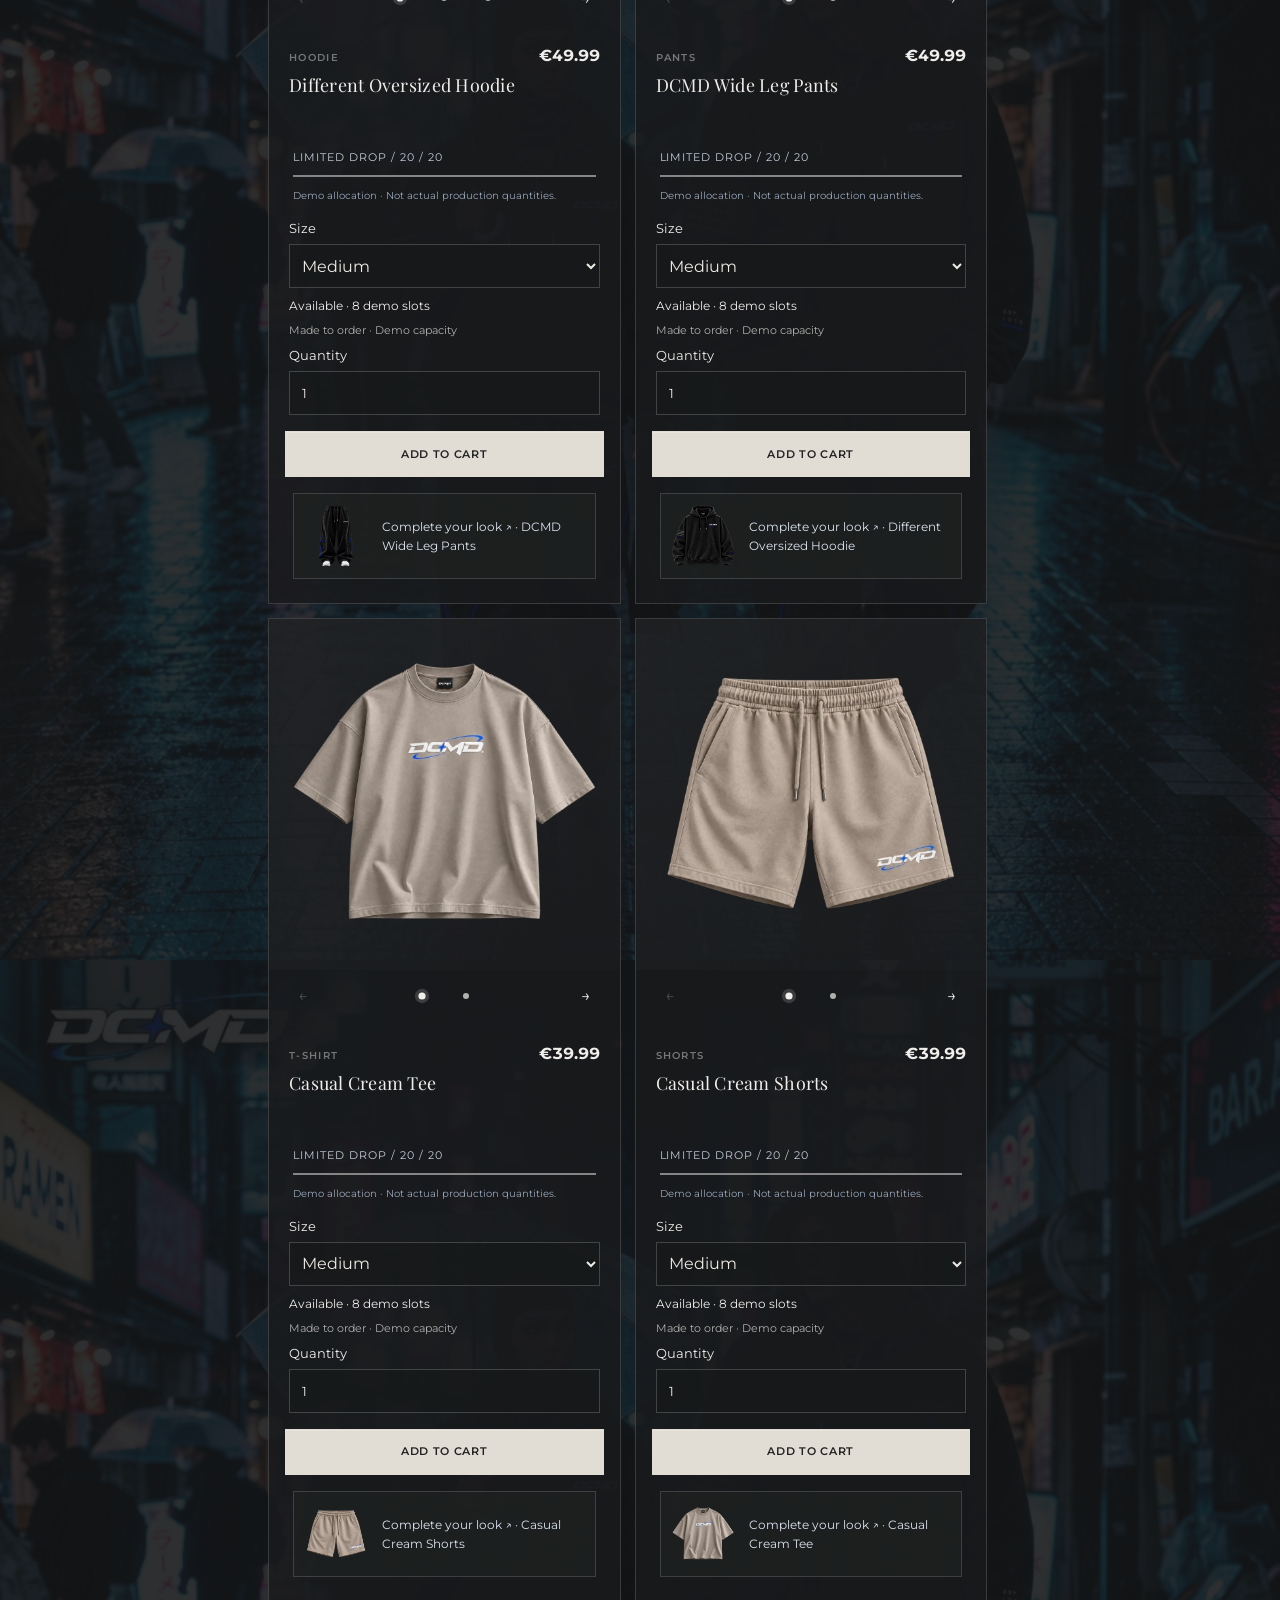
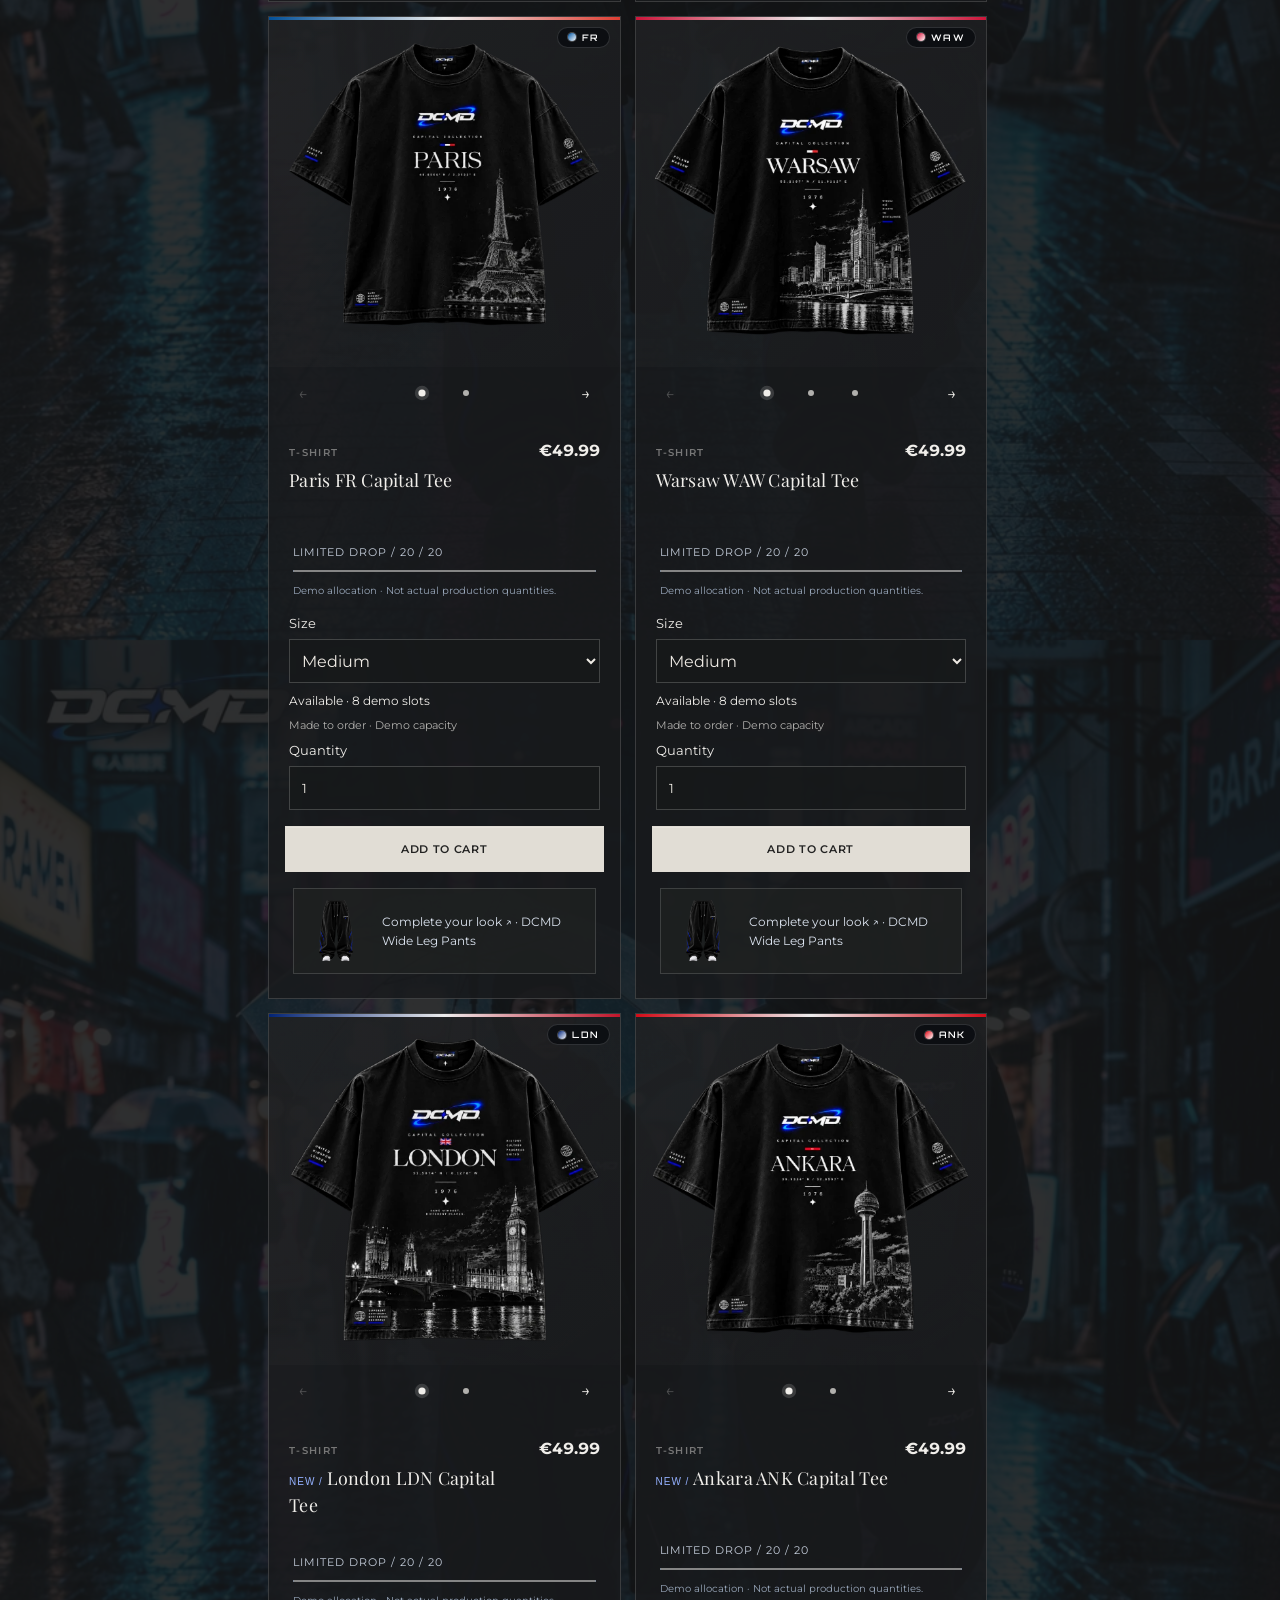
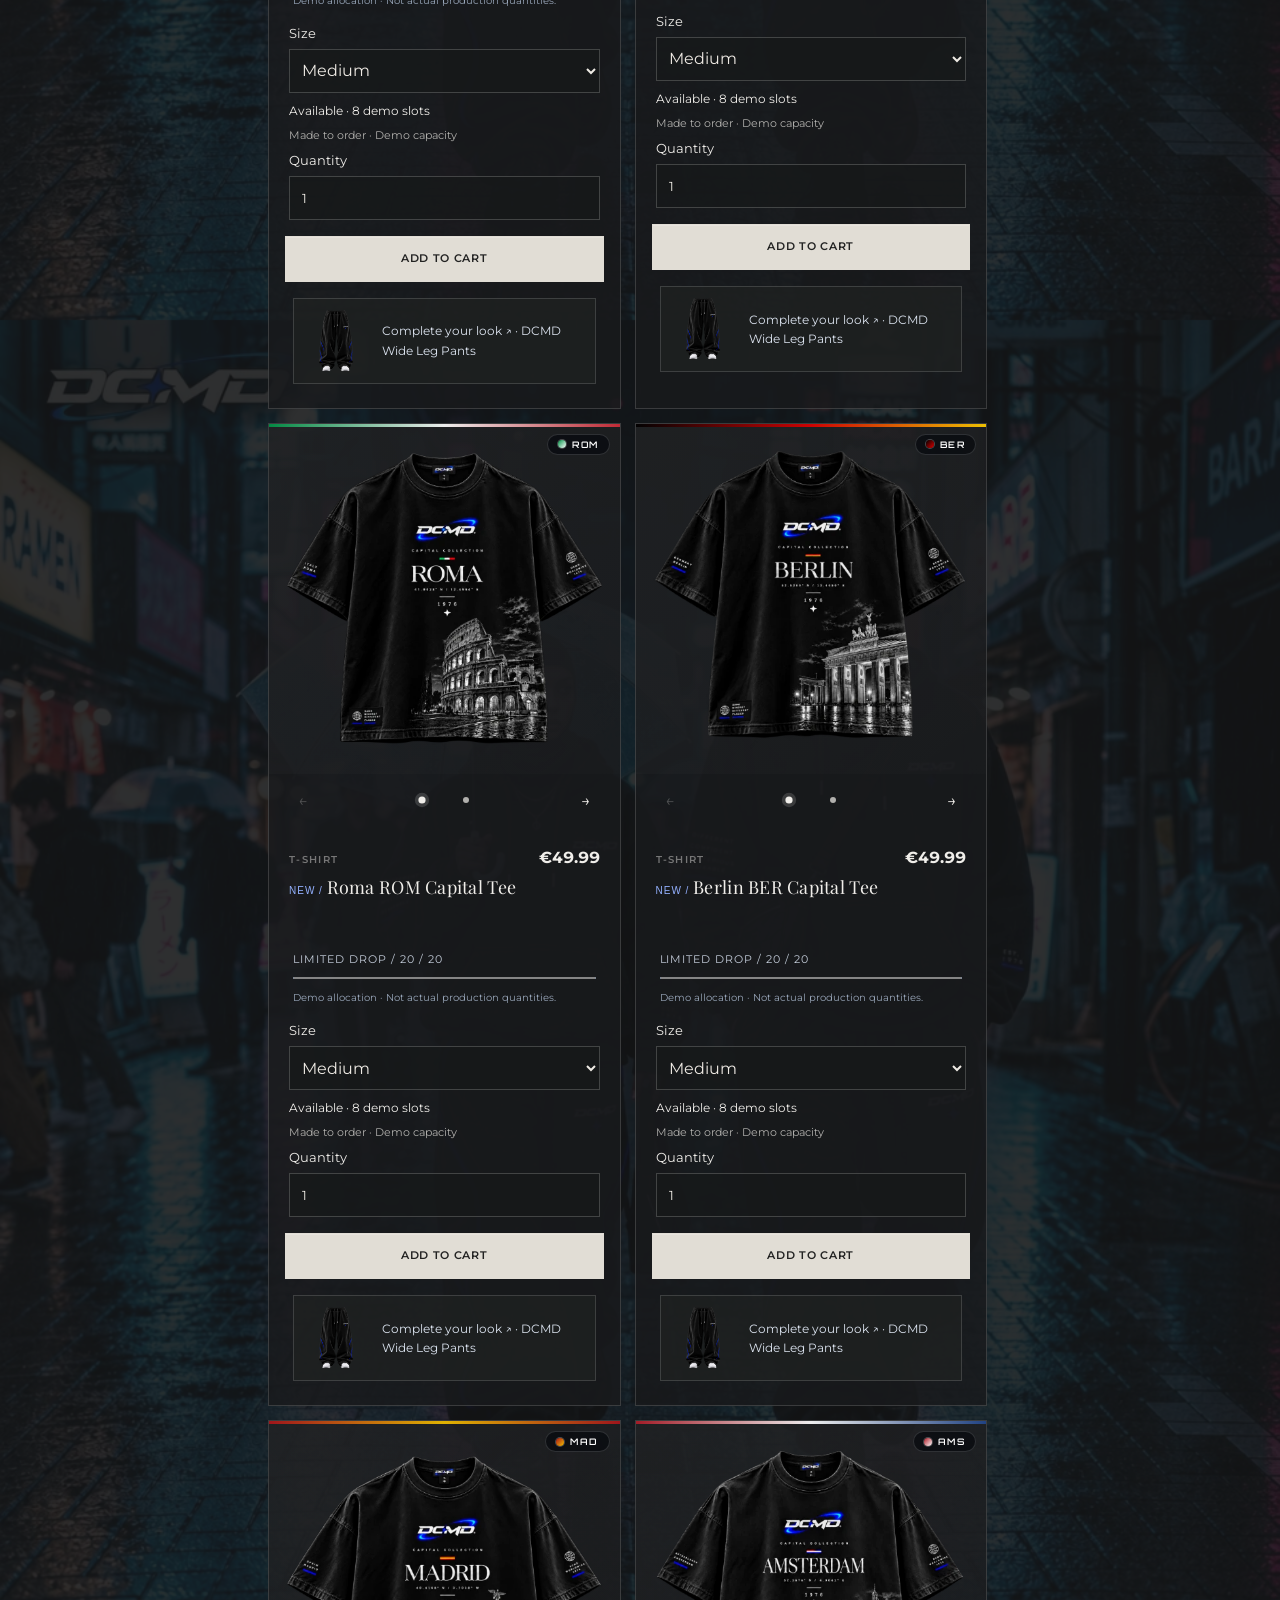
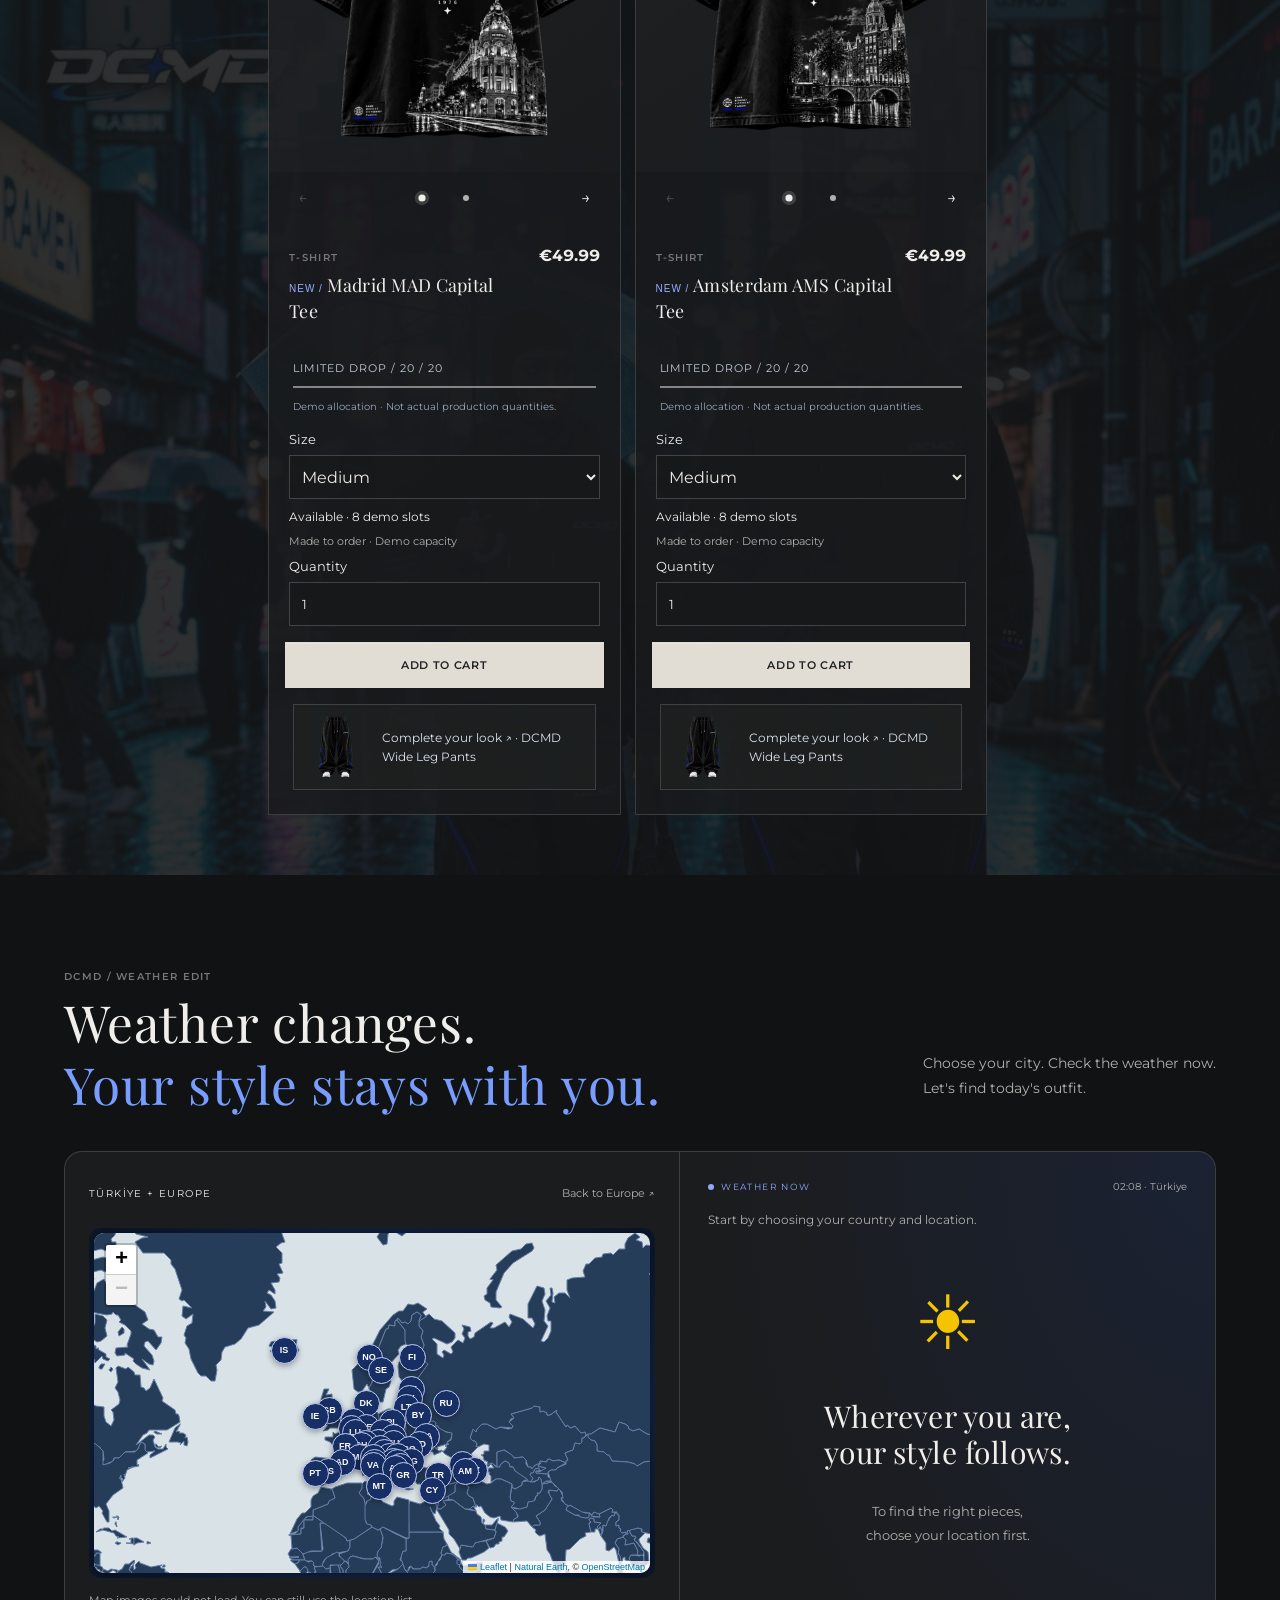
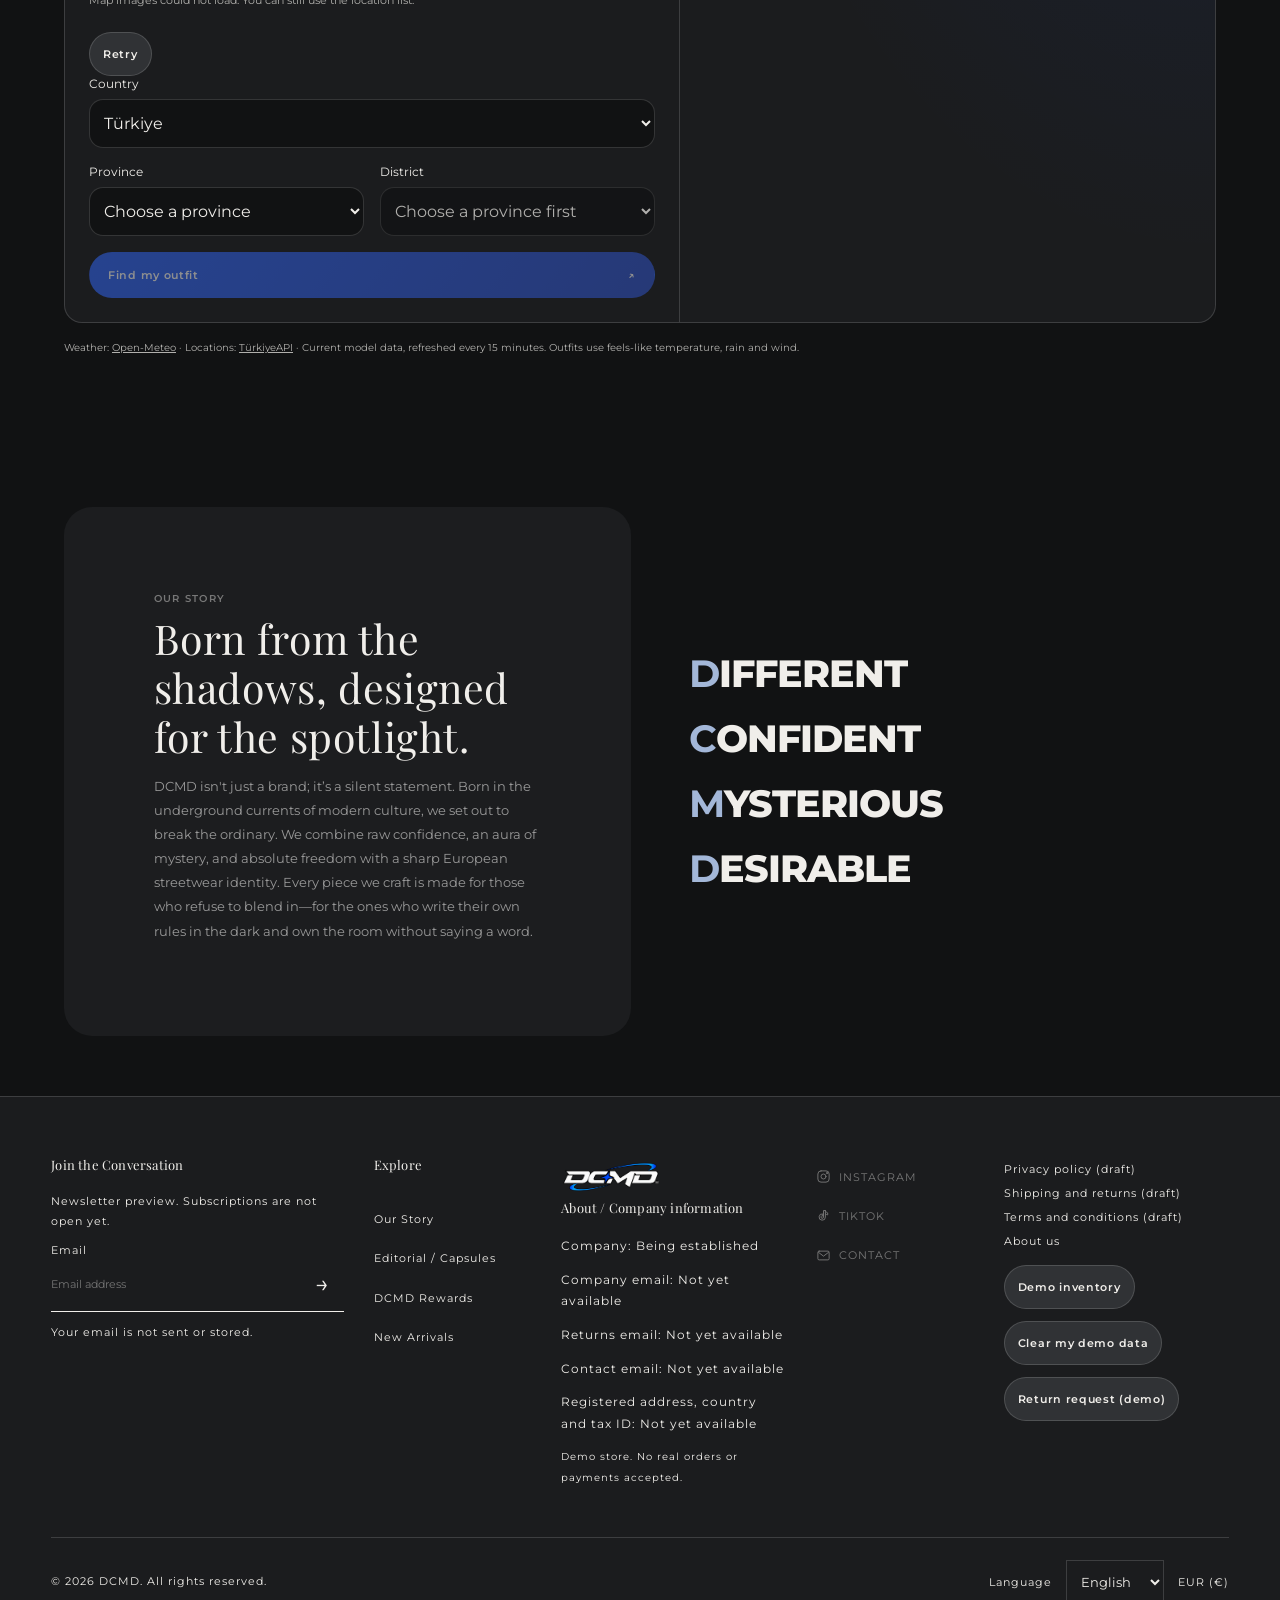
==== commit d9f51d0e: "Reframe desktop campaign and show complete streetwear outfits" ====
--- a/index.html
+++ b/index.html
@@ -15,7 +15,7 @@
   <link rel="stylesheet" href="dcmd-system.css?v=3">
   <link rel="stylesheet" href="dcmd-editorial.css?v=compact-models-5">
   <link rel="stylesheet" href="dcmd-reference.css?v=editorial-4">
-  <link rel="stylesheet" href="dcmd-boutique.css?v=mobile-frame-5">
+  <link rel="stylesheet" href="dcmd-boutique.css?v=desktop-frame-6">
 </head>
 <body>
   <div class="site-stars site-stars-one" aria-hidden="true"></div>
--- a/dcmd-boutique.css
+++ b/dcmd-boutique.css
@@ -44,6 +44,23 @@
 .scene-copy>div{display:flex;justify-content:center;gap:16px}
 .scene-copy a{display:grid;place-items:center;width:min(300px,42vw);min-height:54px;background:#111;border:1px solid #ffffff30;color:#fff;font-size:11px;letter-spacing:.1em;padding:12px}
 .scene-copy a:hover{background:#eeece7;color:#181818}
+@media(min-width:1101px){
+ body .hero.hero--luxury{height:calc(100svh - 76px);min-height:600px;overflow:hidden}
+ body .hero--luxury .hero-media{inset:0 0 0 44%;width:56%}
+ body .hero--luxury .hero-media video{object-fit:contain;object-position:center}
+ body .hero--luxury .hero-media::after{display:none}
+ body .hero--luxury .hero-copy{width:46%;justify-self:start;padding:40px 5vw 100px;text-align:left}
+ body .hero--luxury h1{text-align:left;font-size:clamp(38px,4.2vw,70px)}
+ body .hero--luxury .hero-cta-row{flex-wrap:wrap;justify-content:flex-start}
+ body .hero--luxury .hero-cta-row a{width:100%;max-width:320px;box-sizing:border-box}
+ body .scene-capital{grid-template-columns:minmax(0,1.25fr) minmax(0,1fr);align-items:center;min-height:0;background:#071217!important}
+ body .scene-capital>img{position:relative;inset:auto;width:100%;height:min(56vw,calc(100svh - 76px));object-fit:contain;object-position:center;z-index:0}
+ body .scene-capital::after{display:none}
+ body .scene-capital .scene-copy{padding:48px 4vw;text-align:left}
+ body .scene-capital .scene-copy h2{font-size:clamp(42px,5vw,76px)}
+ body .scene-capital .scene-copy>div{flex-wrap:wrap;justify-content:flex-start}
+ body .scene-capital .scene-copy a{width:100%;max-width:320px;box-sizing:border-box}
+}
 body #products{position:relative;isolation:isolate;background:#151617;padding-block:60px;scroll-margin-top:85px}
 #products::before{content:'';position:absolute;inset:0;z-index:-1;background:linear-gradient(#12141680,#12141680),url('images/theme-lifestyle-dcmd-960.webp') center top/100% auto repeat-y;opacity:.22;pointer-events:none}
 body #products .section-head{border-bottom:1px solid #ffffff30;padding-bottom:30px}
